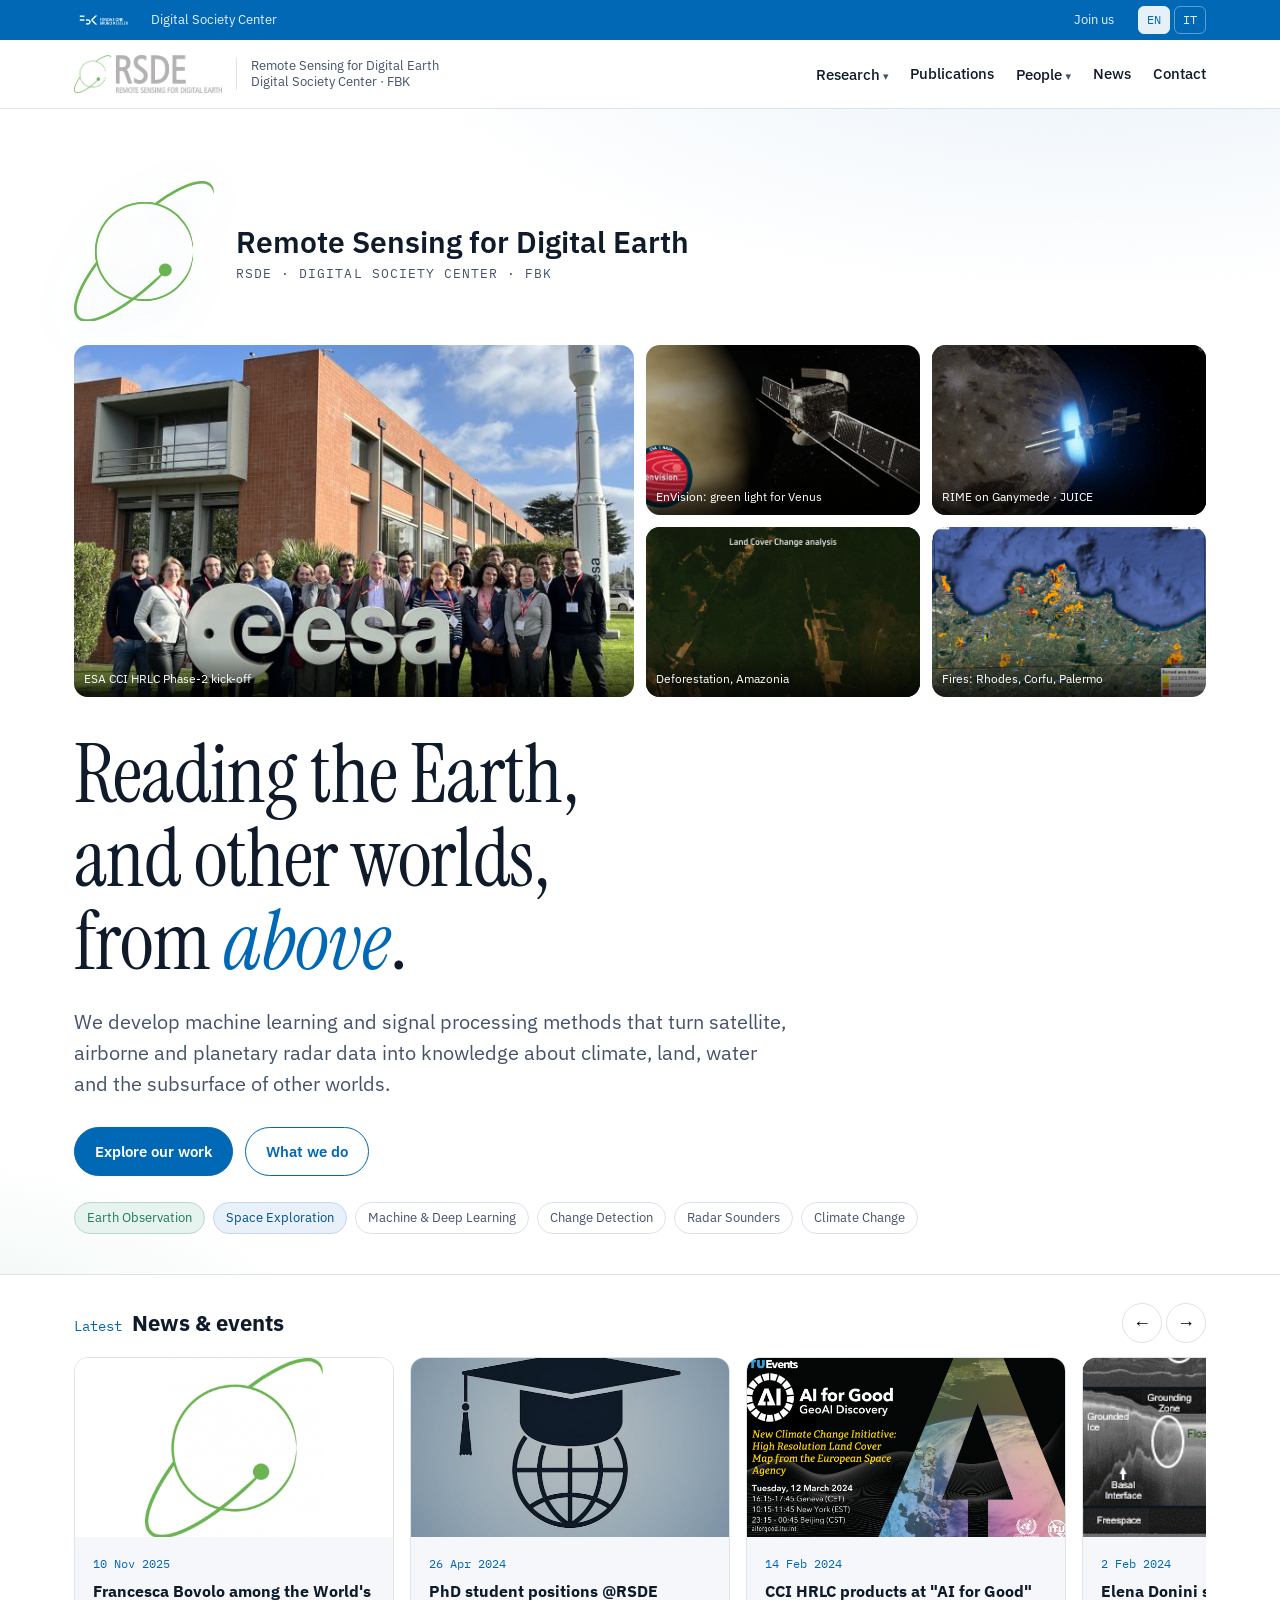
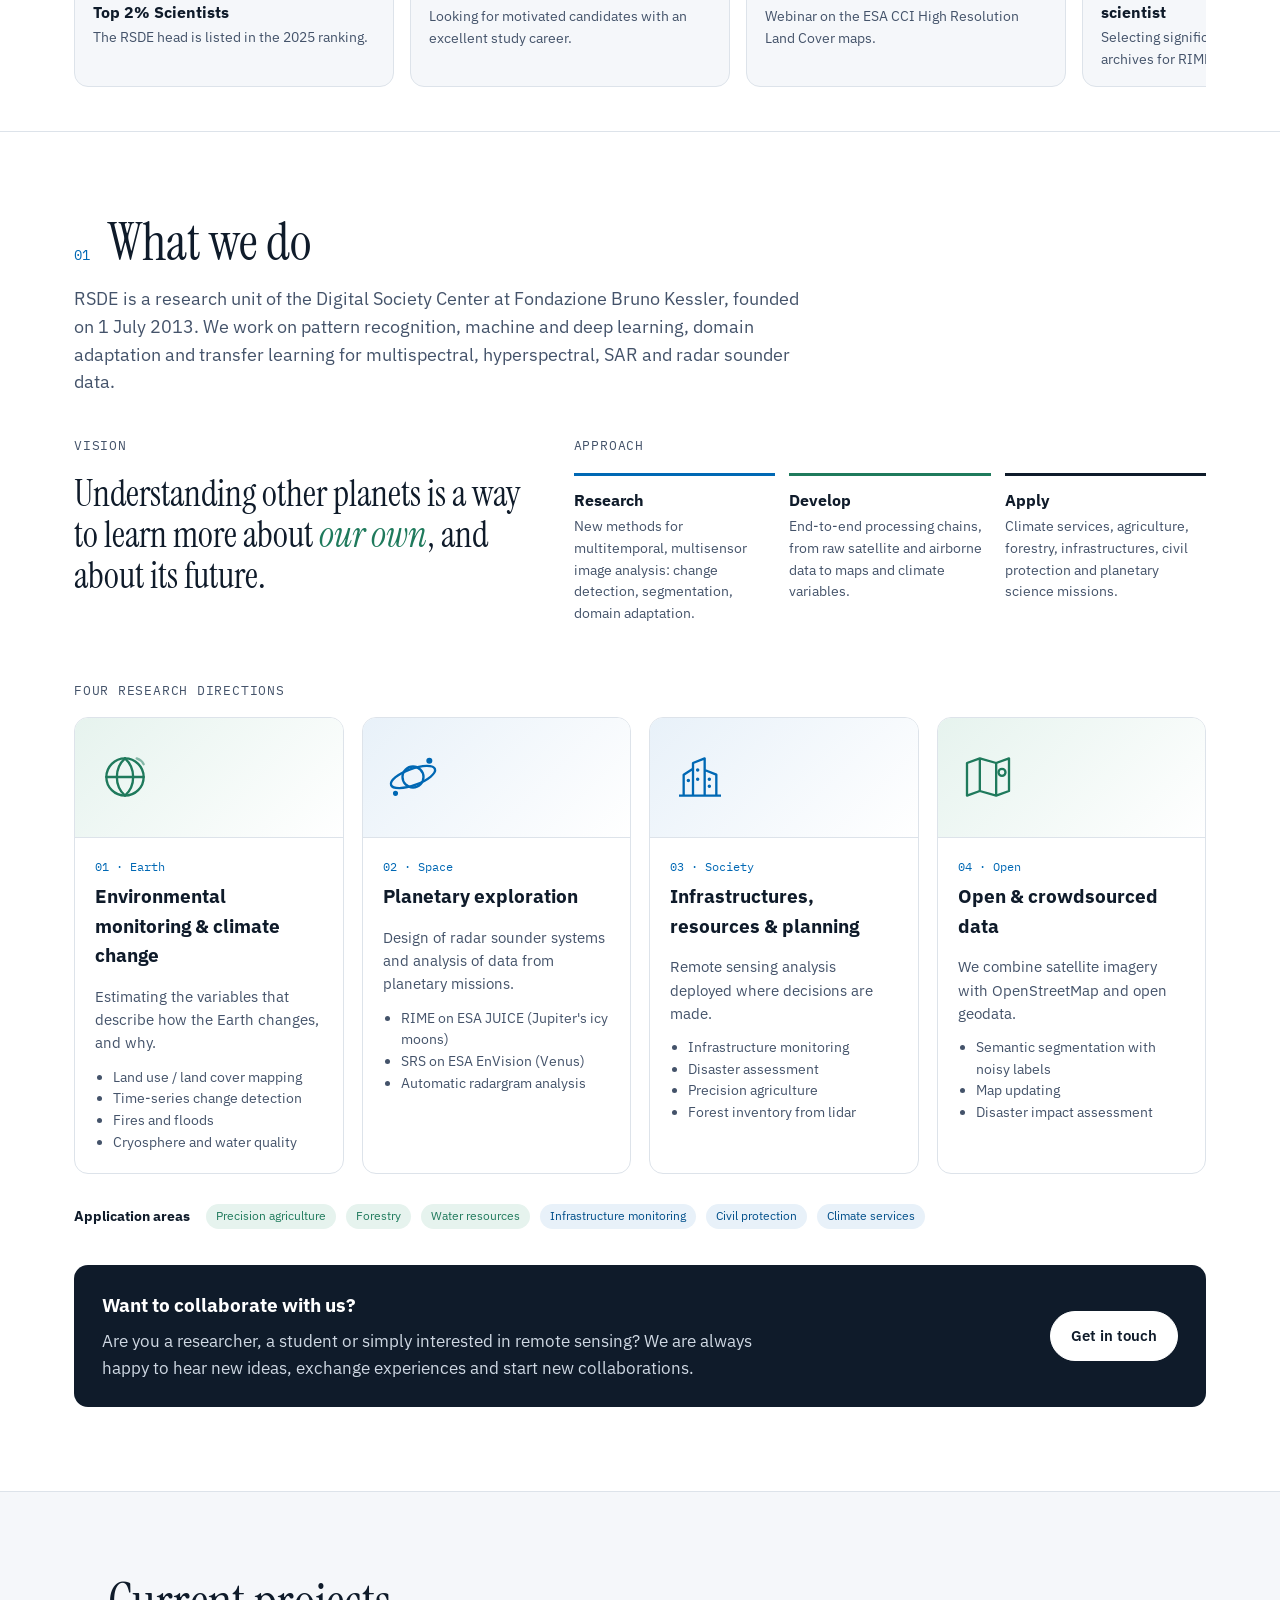
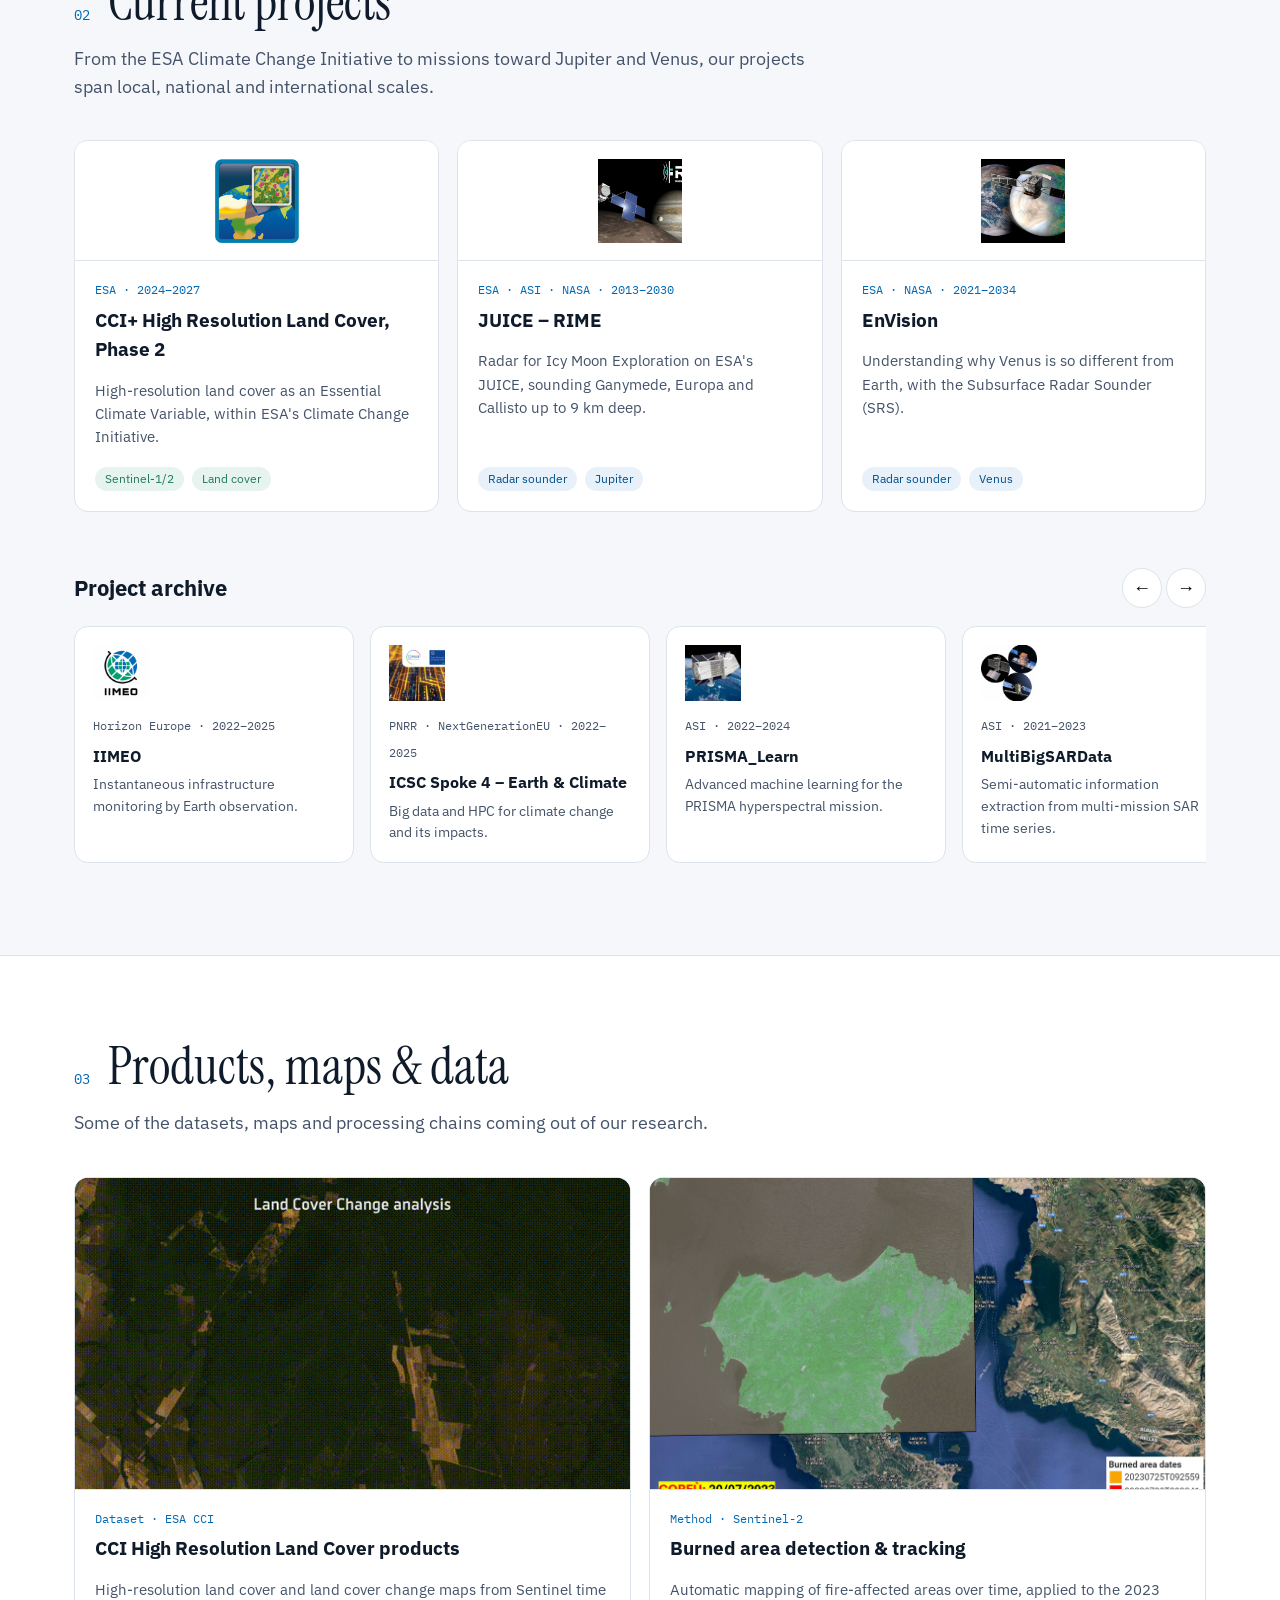
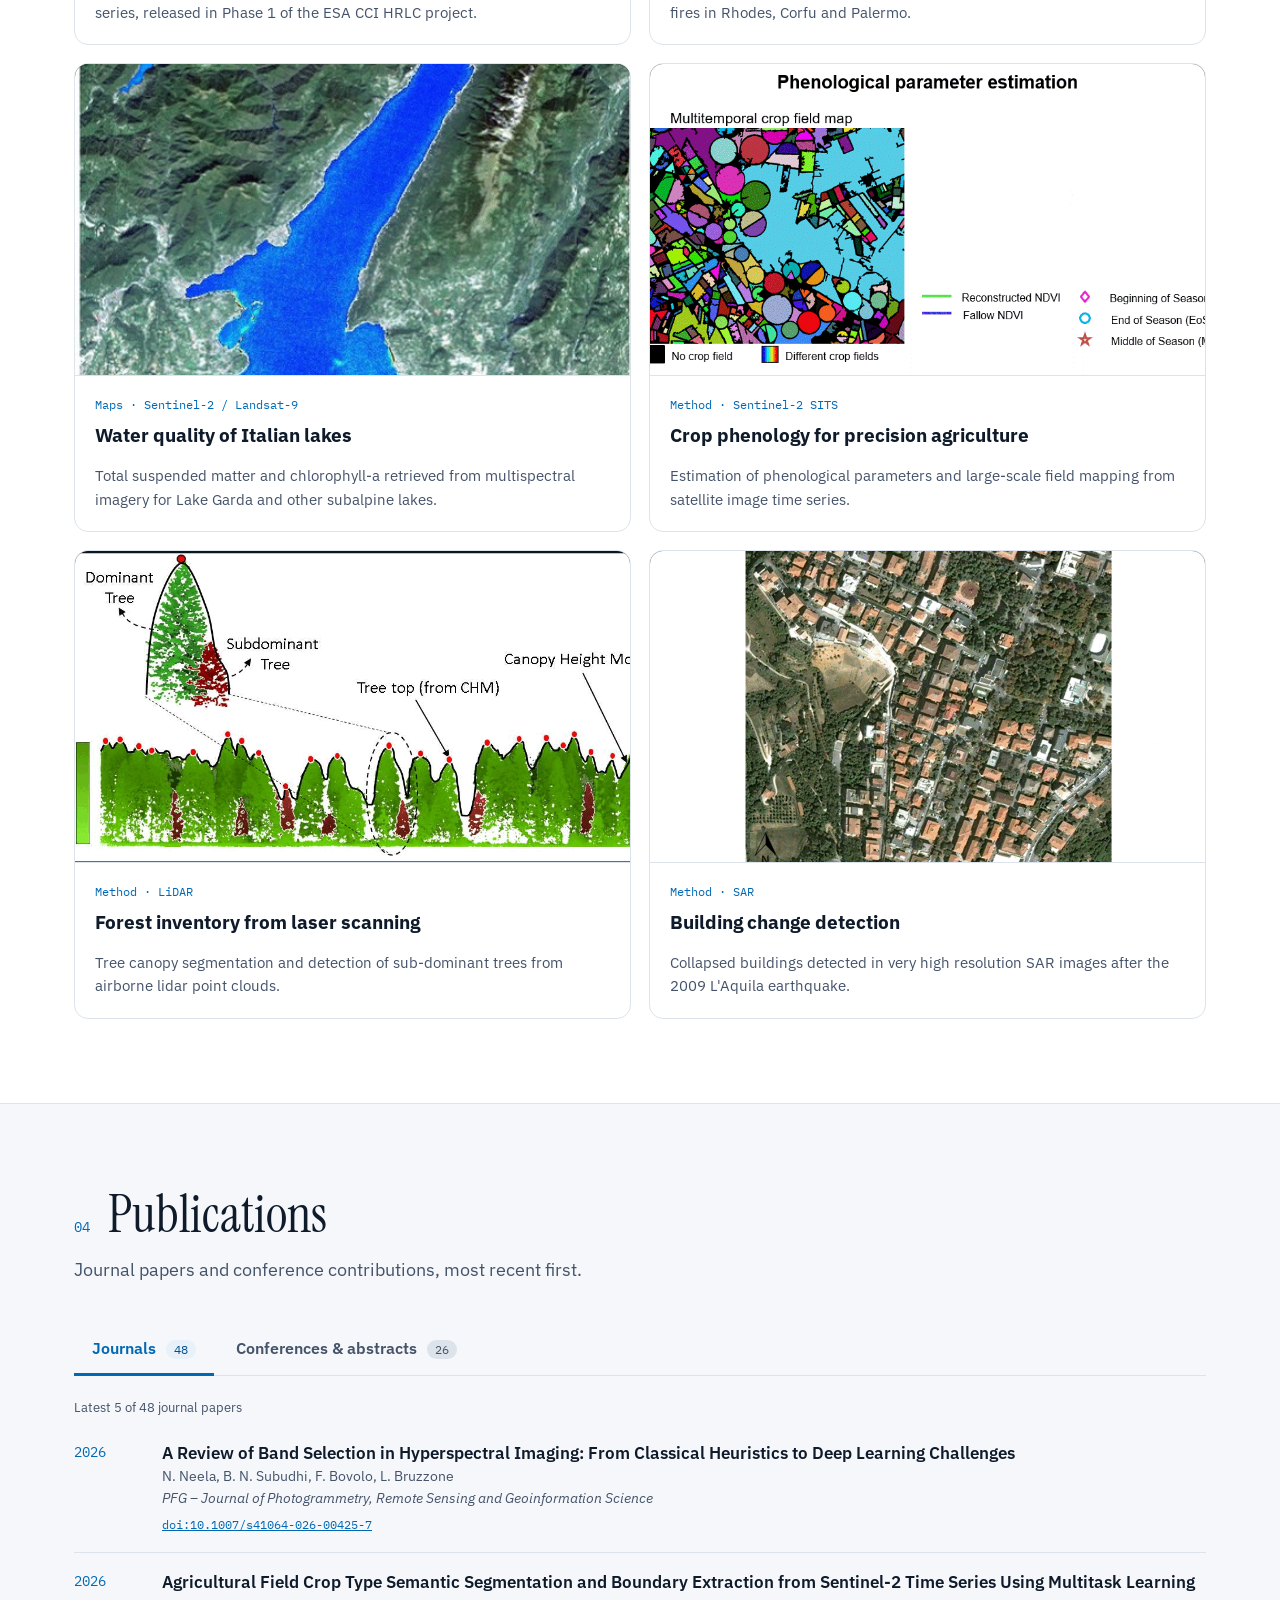
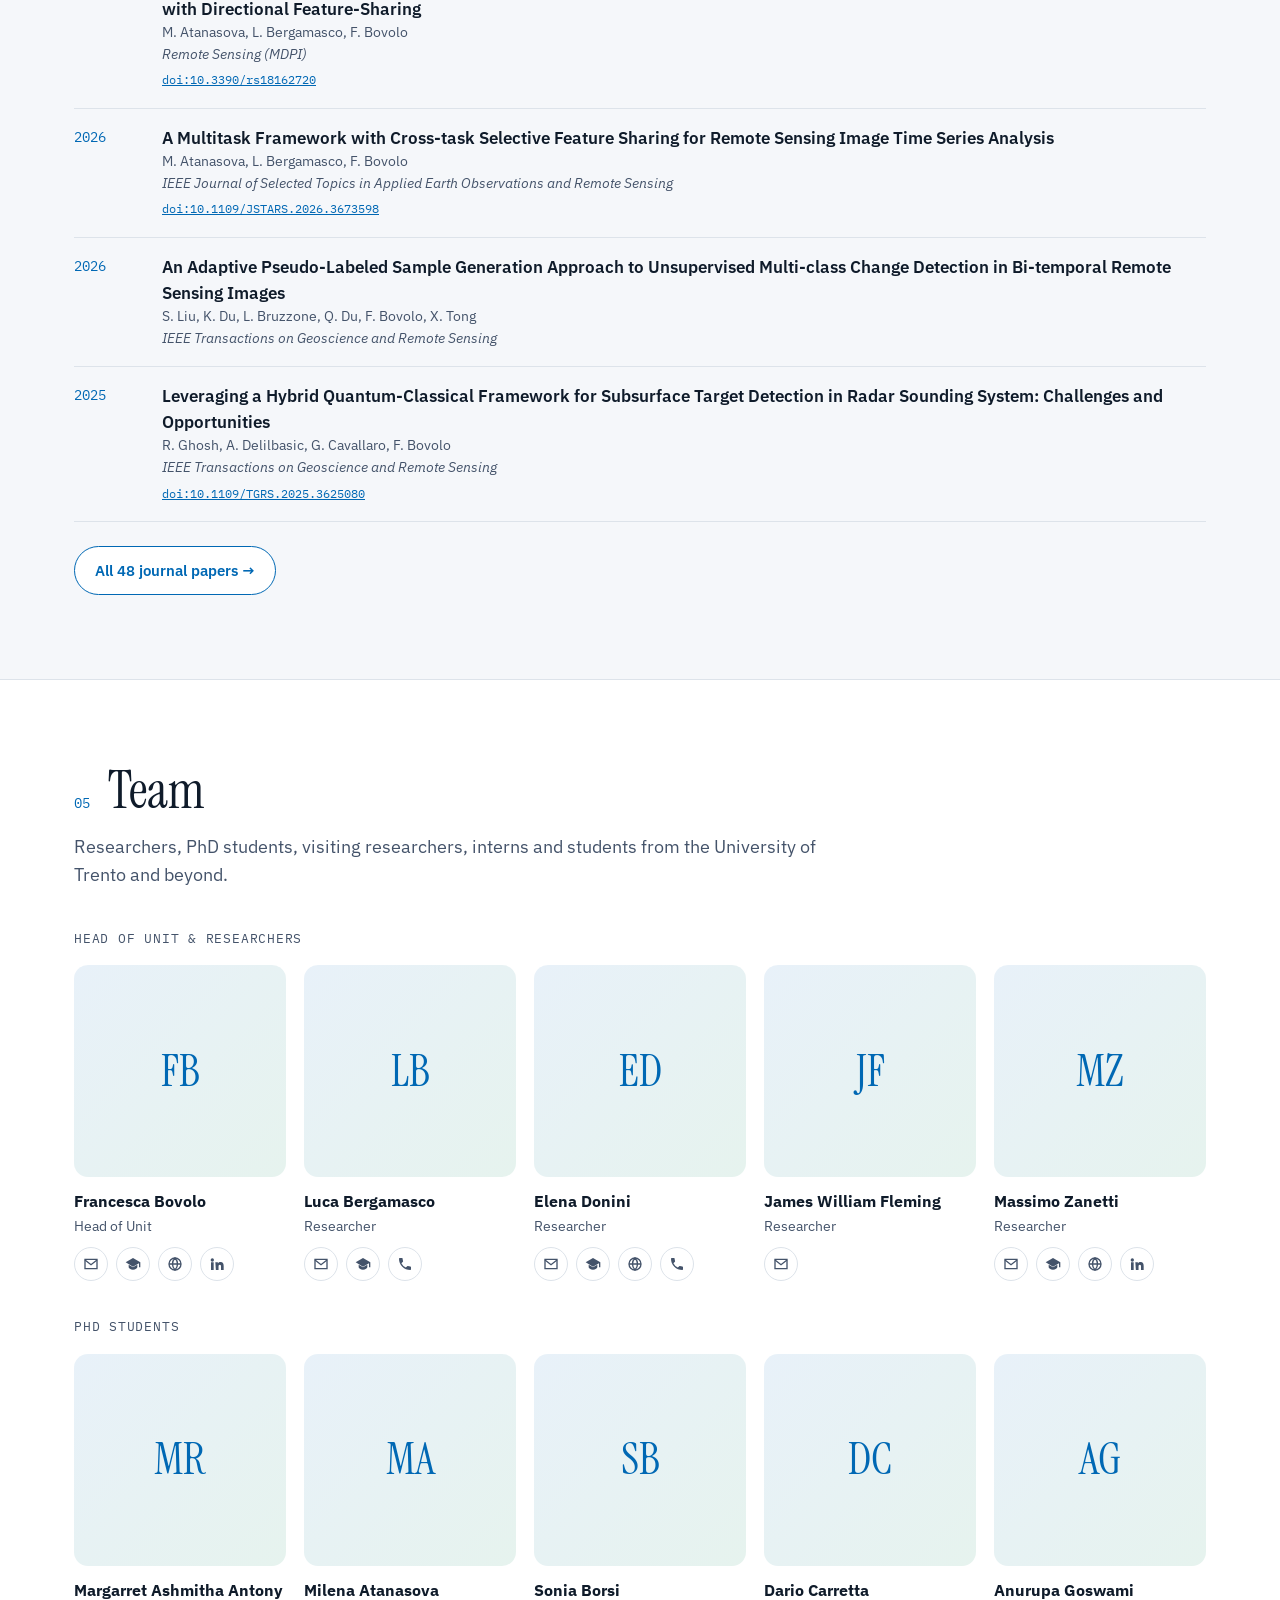
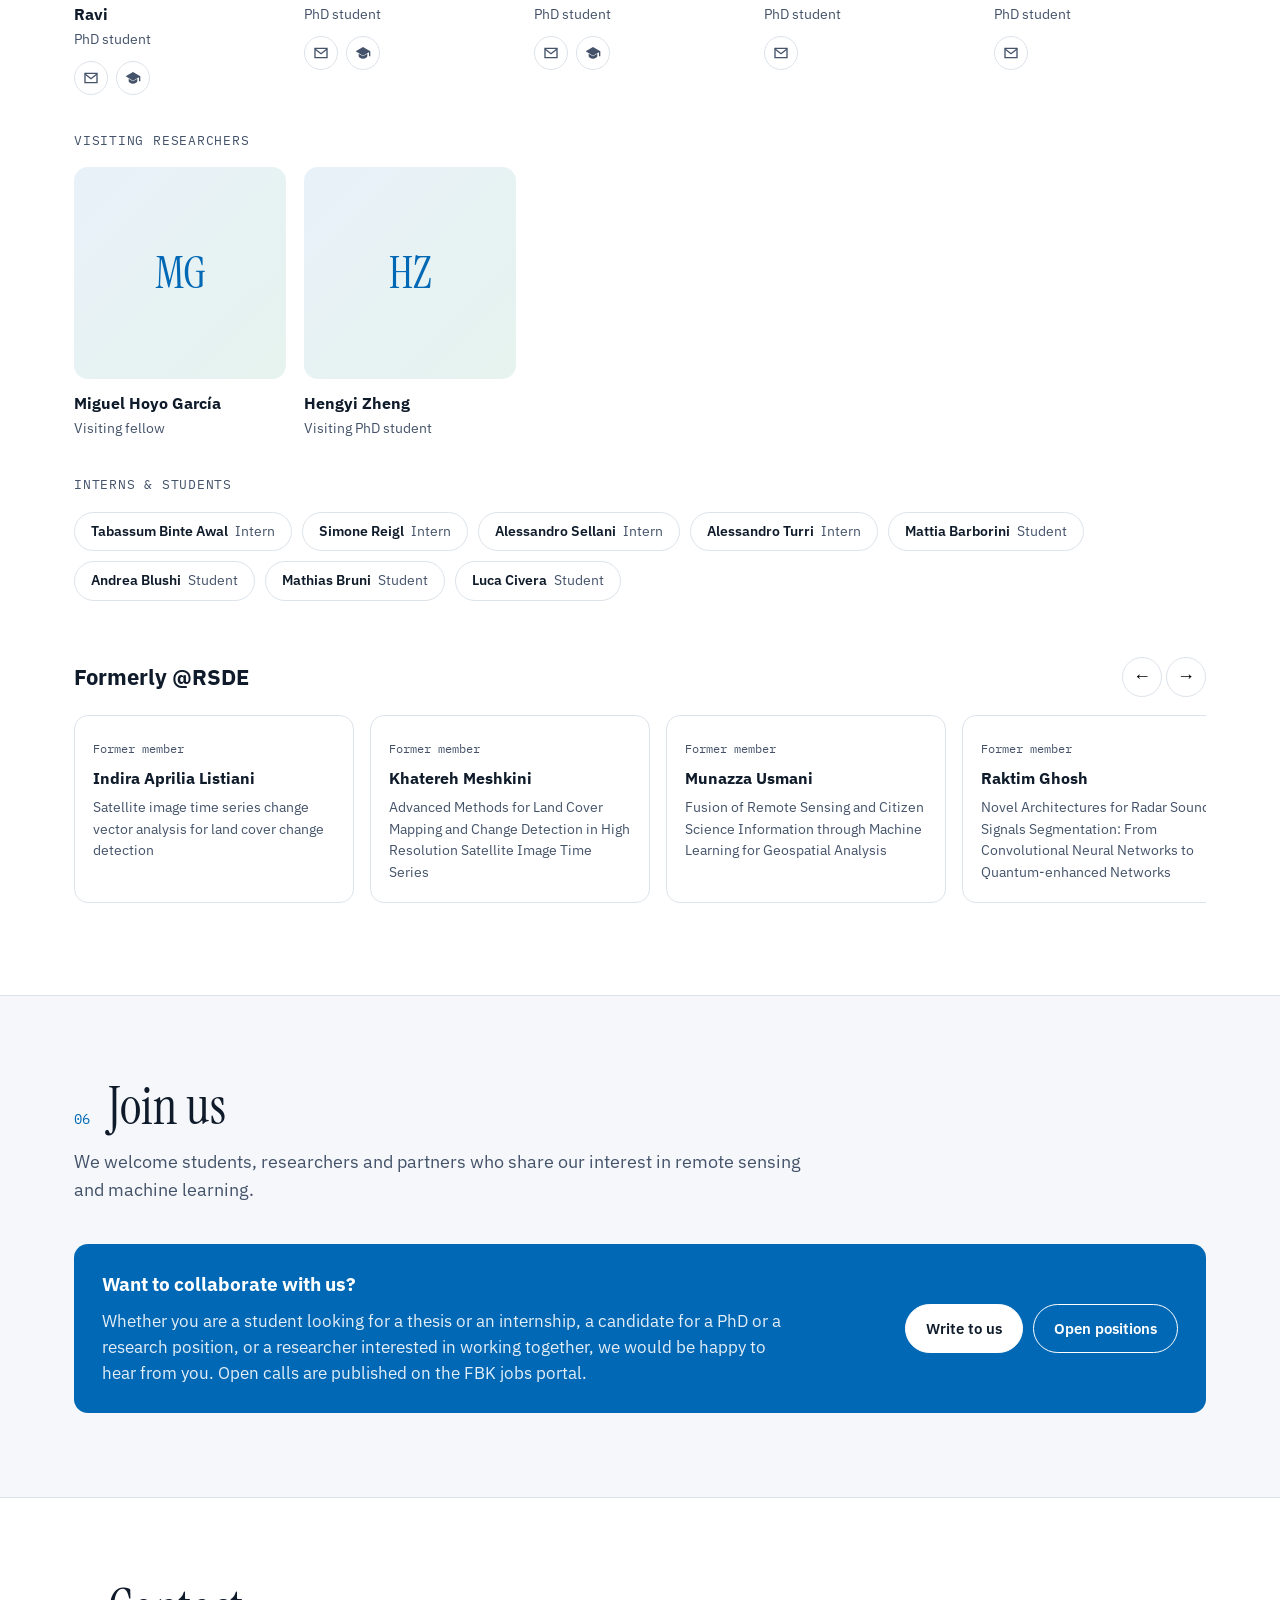
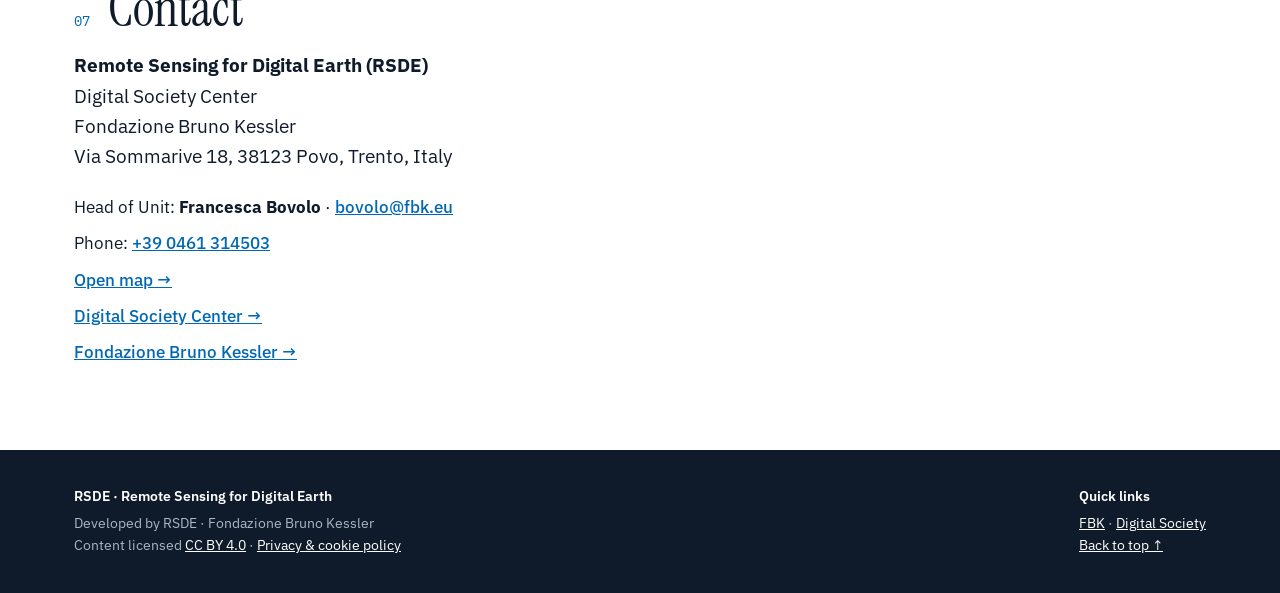
==== index.html @ e1bbc658 "agg" ====
<!DOCTYPE html>
<html lang="en">
<head>
<meta charset="utf-8">
<meta name="viewport" content="width=device-width, initial-scale=1">
<title>RSDE · Remote Sensing for Digital Earth · FBK</title>
<meta name="description" content="Remote Sensing for Digital Earth (RSDE) is a research unit of the Digital Society Center at Fondazione Bruno Kessler. We develop methods to analyse remote sensing data for Earth observation and planetary exploration.">
<meta name="theme-color" content="#0068b4">
<link rel="icon" href="img/cropped-RSDE_Planet_colour_transparent-270x270.png">
<link rel="preconnect" href="https://fonts.googleapis.com">
<link rel="preconnect" href="https://fonts.gstatic.com" crossorigin>
<link href="https://fonts.googleapis.com/css2?family=IBM+Plex+Mono:wght@400;500&family=IBM+Plex+Sans:wght@400;500;600&family=Instrument+Serif:ital@0;1&display=swap" rel="stylesheet">
<script>
/* Images are served from ./img/ ; if a file is missing, fall back to the original URL */
window.addEventListener('error',function(e){var t=e.target;
  if(t&&t.tagName==='IMG'&&t.dataset.fallback&&!t.dataset.tried){t.dataset.tried='1';t.src=t.dataset.fallback;}},true);
</script>
<link rel="stylesheet" href="style.css">
</head>
<body id="top">

<div class="topbar">
  <div class="wrap">
    <a href="https://www.fbk.eu/" title="Fondazione Bruno Kessler"><img src="img/fbk-logo-white.png" data-fallback="https://most.fbk.eu/assets/images/logos/FBK_Logo_Horizontal_white.png" alt="Fondazione Bruno Kessler"></a>
    <a class="hide-s" href="https://digis.fbk.eu/">Digital Society Center</a>
    <div class="right">
      <a class="hide-s" href="#join">Join us</a>
      <div class="lang"><a class="on" href="/">EN</a><a href="/it/">IT</a></div>
    </div>
  </div>
</div>

<header class="site">
  <div class="wrap">
    <a class="brand" href="#top" title="RSDE home">
      <img src="img/RSDE__Digital-Society_colour.png" data-fallback="https://rsde.fbk.eu/wp-content/uploads/2022/10/RSDE__Digital-Society_colour.png" alt="RSDE · Digital Society · FBK">
      <span>Remote Sensing for Digital Earth<br>Digital Society Center · FBK</span>
    </a>
    <button class="burger" aria-label="Menu" onclick="document.querySelector('nav.main').classList.toggle('open')">☰</button>
    <nav class="main" onclick="if(event.target.tagName==='A')this.classList.remove('open')">
      <div class="dd"><a href="#approach">Research</a>
        <div class="menu"><a href="#approach">What we do</a><a href="#projects">Projects</a><a href="#work">Products & data</a></div>
      </div>
      <a href="publications.html">Publications</a>
      <div class="dd"><a href="#team">People</a>
        <div class="menu"><a href="#team">Team</a><a href="#former">Alumni</a><a href="#join">Join us</a></div>
      </div>
      <a href="#latest">News</a>
      <a href="#contact">Contact</a>
    </nav>
  </div>
</header>

<!-- HERO -->
<div class="hero">
  <div class="wrap">
    <div class="hero-id">
      <img src="img/cropped-RSDE_Planet_colour_transparent-270x270.png" data-fallback="https://rsde.fbk.eu/wp-content/uploads/2024/01/cropped-RSDE_Planet_colour_transparent-270x270.png" alt="RSDE logo">
      <div class="nm"><b>Remote Sensing for Digital Earth</b>RSDE · Digital Society Center · FBK</div>
    </div>
    <div class="showcase">
      <figure class="big"><img loading="lazy" src="img/MicrosoftTeams-image-46-627x376.jpg" data-fallback="https://rsde.fbk.eu/wp-content/uploads/2024/01/MicrosoftTeams-image-46-627x376.jpg" alt="CCI HRLC Phase-2 kick-off"><figcaption>ESA CCI HRLC Phase-2 kick-off</figcaption></figure>
      <figure><img loading="lazy" src="img/IMG_4627-627x375.png" data-fallback="https://rsde.fbk.eu/wp-content/uploads/2024/01/IMG_4627-627x375.png" alt="EnVision adoption"><figcaption>EnVision: green light for Venus</figcaption></figure>
      <figure><img loading="lazy" src="img/RIME2023_scene002logounitn_cut.gif" data-fallback="https://rsde.fbk.eu/wp-content/uploads/2024/03/RIME2023_scene002logounitn_cut.gif" alt="RIME on Ganymede"><figcaption>RIME on Ganymede · JUICE</figcaption></figure>
      <figure><img loading="lazy" src="img/scene3_amazon_cd_deforestation_v9_0001-1500-ezgif.com-speed.gif" data-fallback="https://rsde.fbk.eu/wp-content/uploads/2024/03/scene3_amazon_cd_deforestation_v9_0001-1500-ezgif.com-speed.gif" alt="Deforestation in Amazonia"><figcaption>Deforestation, Amazonia</figcaption></figure>
      <figure><img loading="lazy" src="img/palermo_BA-627x376.png" data-fallback="https://rsde.fbk.eu/wp-content/uploads/2023/08/palermo_BA-627x376.png" alt="Burned area Palermo"><figcaption>Fires: Rhodes, Corfu, Palermo</figcaption></figure>
    </div>

    <h1>Reading the Earth, and other worlds, from <em>above</em>.</h1>
    <p class="lead">We develop machine learning and signal processing methods that turn satellite, airborne and planetary radar data into knowledge about climate, land, water and the subsurface of other worlds.</p>
    <div class="btns">
      <a class="btn primary" href="#work">Explore our work</a>
      <a class="btn ghost" href="#approach">What we do</a>
    </div>
    <div class="tags">
      <span class="tag eo">Earth Observation</span>
      <span class="tag se">Space Exploration</span>
      <span class="tag">Machine & Deep Learning</span>
      <span class="tag">Change Detection</span>
      <span class="tag">Radar Sounders</span>
      <span class="tag">Climate Change</span>
    </div>
  </div>
</div>

<!-- LATEST NEWS (carousel, as in most.fbk.eu) -->
<div class="latest" id="latest">
  <div class="wrap">
    <div class="sub">
      <h3><span class="mono" style="color:var(--blue);font-size:14px;font-weight:400">Latest</span>&nbsp; News & events</h3>
      <div class="arrows"><button aria-label="Previous" data-rail="newsrail" data-dir="-1">←</button> <button aria-label="Next" data-rail="newsrail" data-dir="1">→</button></div>
    </div>
    <div class="rail" id="newsrail">
      <a class="news-item" href="https://magazine.fbk.eu/en/news/fbk-in-the-worlds-top-2-scientists-2025/"><div class="nthumb"><img loading="lazy" src="img/cropped-RSDE_Planet_colour_transparent-270x270.png" data-fallback="https://rsde.fbk.eu/wp-content/uploads/2024/01/cropped-RSDE_Planet_colour_transparent-270x270.png" alt="" style="object-fit:contain;background:#fff"></div><span class="date">10 Nov 2025</span><h4>Francesca Bovolo among the World's Top 2% Scientists</h4><p>The RSDE head is listed in the 2025 ranking.</p></a>
      <a class="news-item" href="https://rsde.fbk.eu/phd-student-positions-rsde-2024/"><div class="nthumb"><img loading="lazy" src="img/graduation-cap-and-globe-icon-vector-5293774-627x376.jpg" data-fallback="https://rsde.fbk.eu/wp-content/uploads/2023/05/graduation-cap-and-globe-icon-vector-5293774-627x376.jpg" alt=""></div><span class="date">26 Apr 2024</span><h4>PhD student positions @RSDE</h4><p>Looking for motivated candidates with an excellent study career.</p></a>
      <a class="news-item" href="https://rsde.fbk.eu/esa-cci-hrlc-webinar-aiforgood/"><div class="nthumb"><img loading="lazy" src="img/03-12-GEO-AI-627x376.png" data-fallback="https://rsde.fbk.eu/wp-content/uploads/2024/02/03-12-GEO-AI-627x376.png" alt=""></div><span class="date">14 Feb 2024</span><h4>CCI HRLC products at "AI for Good"</h4><p>Webinar on the ESA CCI High Resolution Land Cover maps.</p></a>
      <a class="news-item" href="https://magazine.fbk.eu/en/news/elena-donini-selected-visiting-scientist-by-esa-archival-research-visitor-programme/"><div class="nthumb"><img loading="lazy" src="img/ice_layers_verticale.gif" data-fallback="https://rsde.fbk.eu/wp-content/uploads/2024/04/ice_layers_verticale.gif" alt=""></div><span class="date">2 Feb 2024</span><h4>Elena Donini selected as ESA visiting scientist</h4><p>Selecting significant radargrams in large archives for RIME and SRS.</p></a>
      <a class="news-item" href="https://rsde.fbk.eu/envision-adoption/"><div class="nthumb"><img loading="lazy" src="img/IMG_4627-627x375.png" data-fallback="https://rsde.fbk.eu/wp-content/uploads/2024/01/IMG_4627-627x375.png" alt=""></div><span class="date">26 Jan 2024</span><h4>Green light for EnVision</h4><p>ESA formally adopts the mission to Venus.</p></a>
      <a class="news-item" href="https://rsde.fbk.eu/cc-hrlc-ph2-ko/"><div class="nthumb"><img loading="lazy" src="img/MicrosoftTeams-image-46-627x376.jpg" data-fallback="https://rsde.fbk.eu/wp-content/uploads/2024/01/MicrosoftTeams-image-46-627x376.jpg" alt=""></div><span class="date">19 Jan 2024</span><h4>CCI HRLC Phase 2 kicks off</h4><p>Second phase of the ESA CCI High Resolution Land Cover project.</p></a>
      <a class="news-item" href="https://rsde.fbk.eu/rhodes-corfu-and-palermos-fires-tracking-burned-area-in-time/"><div class="nthumb"><img loading="lazy" src="img/palermo_BA-627x376.png" data-fallback="https://rsde.fbk.eu/wp-content/uploads/2023/08/palermo_BA-627x376.png" alt=""></div><span class="date">1 Aug 2023</span><h4>Rhodes, Corfu and Palermo fires</h4><p>Tracking burned area over time with Sentinel-2.</p></a>
    </div>
  </div>
</div>

<!-- 01 APPROACH -->
<section id="approach">
  <div class="wrap">
    <div class="sec-head"><span class="sec-num">01</span><h2>What we do</h2></div>
    <p class="sec-intro">RSDE is a research unit of the Digital Society Center at Fondazione Bruno Kessler, founded on 1 July 2013. We work on pattern recognition, machine and deep learning, domain adaptation and transfer learning for multispectral, hyperspectral, SAR and radar sounder data.</p>

    <div class="vision">
      <div>
        <p class="subhead">Vision</p>
        <blockquote>Understanding other planets is a way to learn more about <em>our own</em>, and about its future.</blockquote>
      </div>
      <div>
        <p class="subhead">Approach</p>
        <div class="steps">
          <div class="step"><b>Research</b><p>New methods for multitemporal, multisensor image analysis: change detection, segmentation, domain adaptation.</p></div>
          <div class="step"><b>Develop</b><p>End-to-end processing chains, from raw satellite and airborne data to maps and climate variables.</p></div>
          <div class="step"><b>Apply</b><p>Climate services, agriculture, forestry, infrastructures, civil protection and planetary science missions.</p></div>
        </div>
      </div>
    </div>

    <p class="subhead">Four research directions</p>
    <div class="grid4">
      <article class="card">
        <div class="ithumb g"><svg viewBox="0 0 48 48" fill="none" stroke="currentColor" stroke-width="2" stroke-linecap="round"><circle cx="24" cy="24" r="16"/><path d="M8 24h32M24 8c5 4.5 7 10 7 16s-2 11.5-7 16M24 8c-5 4.5-7 10-7 16s2 11.5 7 16"/><path d="M34 8c3 1 5 3 6 5" opacity=".5"/></svg></div>
        <div class="body">
          <span class="k">01 · Earth</span>
          <h3>Environmental monitoring & climate change</h3>
          <p>Estimating the variables that describe how the Earth changes, and why.</p>
          <ul><li>Land use / land cover mapping</li><li>Time-series change detection</li><li>Fires and floods</li><li>Cryosphere and water quality</li></ul>
        </div>
      </article>
      <article class="card">
        <div class="ithumb"><svg viewBox="0 0 48 48" fill="none" stroke="currentColor" stroke-width="2" stroke-linecap="round"><circle cx="24" cy="24" r="9"/><ellipse cx="24" cy="24" rx="20" ry="7" transform="rotate(-20 24 24)"/><circle cx="38" cy="10" r="1.6" fill="currentColor"/><circle cx="9" cy="38" r="1.2" fill="currentColor"/></svg></div>
        <div class="body">
          <span class="k">02 · Space</span>
          <h3>Planetary exploration</h3>
          <p>Design of radar sounder systems and analysis of data from planetary missions.</p>
          <ul><li>RIME on ESA JUICE (Jupiter's icy moons)</li><li>SRS on ESA EnVision (Venus)</li><li>Automatic radargram analysis</li></ul>
        </div>
      </article>
      <article class="card">
        <div class="ithumb"><svg viewBox="0 0 48 48" fill="none" stroke="currentColor" stroke-width="2" stroke-linejoin="round"><path d="M6 40h36"/><path d="M10 40V22l8-5v23M18 40V12l10-4v32M28 40V18l10 4v18"/><path d="M14 27h0M22 18h0M22 26h0M32 26h0M32 32h0" stroke-width="3" stroke-linecap="round"/></svg></div>
        <div class="body">
          <span class="k">03 · Society</span>
          <h3>Infrastructures, resources & planning</h3>
          <p>Remote sensing analysis deployed where decisions are made.</p>
          <ul><li>Infrastructure monitoring</li><li>Disaster assessment</li><li>Precision agriculture</li><li>Forest inventory from lidar</li></ul>
        </div>
      </article>
      <article class="card">
        <div class="ithumb g"><svg viewBox="0 0 48 48" fill="none" stroke="currentColor" stroke-width="2" stroke-linejoin="round"><path d="M6 12l11-4 14 4 11-4v28l-11 4-14-4-11 4z"/><path d="M17 8v28M31 12v28"/><circle cx="36" cy="20" r="3"/></svg></div>
        <div class="body">
          <span class="k">04 · Open</span>
          <h3>Open & crowdsourced data</h3>
          <p>We combine satellite imagery with OpenStreetMap and open geodata.</p>
          <ul><li>Semantic segmentation with noisy labels</li><li>Map updating</li><li>Disaster impact assessment</li></ul>
        </div>
      </article>
    </div>

    <div class="apps">
      <strong>Application areas</strong>
      <span class="pill g">Precision agriculture</span><span class="pill g">Forestry</span><span class="pill g">Water resources</span>
      <span class="pill">Infrastructure monitoring</span><span class="pill">Civil protection</span><span class="pill">Climate services</span>
    </div>

    <div class="callout">
      <div>
        <h3>Want to collaborate with us?</h3>
        <p>Are you a researcher, a student or simply interested in remote sensing? We are always happy to hear new ideas, exchange experiences and start new collaborations.</p>
      </div>
      <a class="btn" href="#contact">Get in touch</a>
    </div>
  </div>
</section>

<!-- 02 PROJECTS -->
<section id="projects" class="alt">
  <div class="wrap">
    <div class="sec-head"><span class="sec-num">02</span><h2>Current projects</h2></div>
    <p class="sec-intro">From the ESA Climate Change Initiative to missions toward Jupiter and Venus, our projects span local, national and international scales.</p>

    <div class="grid3">
      <a class="card" href="https://rsde.fbk.eu/cci-hrlc-ph-2/" style="text-decoration:none;color:inherit">
        <div class="proj-logo"><img loading="lazy" src="img/cci_HR_land_cover_logo-150x150.png" data-fallback="https://rsde.fbk.eu/wp-content/uploads/2018/11/cci_HR_land_cover_logo-150x150.png" alt="CCI HRLC"></div>
        <div class="body">
          <span class="k">ESA · 2024–2027</span>
          <h3>CCI+ High Resolution Land Cover, Phase 2</h3>
          <p>High-resolution land cover as an Essential Climate Variable, within ESA's Climate Change Initiative.</p>
          <div class="meta"><span class="pill g">Sentinel-1/2</span><span class="pill g">Land cover</span></div>
        </div>
      </a>
      <a class="card" href="https://rsde.fbk.eu/juice-rime/" style="text-decoration:none;color:inherit">
        <div class="proj-logo"><img loading="lazy" src="img/RIME-150x150.png" data-fallback="https://rsde.fbk.eu/wp-content/uploads/2023/03/RIME-150x150.png" alt="RIME"></div>
        <div class="body">
          <span class="k">ESA · ASI · NASA · 2013–2030</span>
          <h3>JUICE – RIME</h3>
          <p>Radar for Icy Moon Exploration on ESA's JUICE, sounding Ganymede, Europa and Callisto up to 9 km deep.</p>
          <div class="meta"><span class="pill">Radar sounder</span><span class="pill">Jupiter</span></div>
        </div>
      </a>
      <a class="card" href="https://rsde.fbk.eu/envision/" style="text-decoration:none;color:inherit">
        <div class="proj-logo"><img loading="lazy" src="img/ENVISION-150x150.png" data-fallback="https://rsde.fbk.eu/wp-content/uploads/2023/03/ENVISION-150x150.png" alt="EnVision"></div>
        <div class="body">
          <span class="k">ESA · NASA · 2021–2034</span>
          <h3>EnVision</h3>
          <p>Understanding why Venus is so different from Earth, with the Subsurface Radar Sounder (SRS).</p>
          <div class="meta"><span class="pill">Radar sounder</span><span class="pill">Venus</span></div>
        </div>
      </a>
    </div>

    <div class="sub">
      <h3>Project archive</h3>
      <div class="arrows"><button aria-label="Previous" data-rail="arch" data-dir="-1">←</button> <button aria-label="Next" data-rail="arch" data-dir="1">→</button></div>
    </div>
    <div class="rail" id="arch">
      <a class="mini" href="https://rsde.fbk.eu/iimeo/" style="text-decoration:none;color:inherit"><div class="mlogo"><img loading="lazy" src="img/IIMEO_Logo_rgb-150x150.png" data-fallback="https://rsde.fbk.eu/wp-content/uploads/2022/12/IIMEO_Logo_rgb-150x150.png" alt=""></div><span class="k">Horizon Europe · 2022–2025</span><h4>IIMEO</h4><p>Instantaneous infrastructure monitoring by Earth observation.</p></a>
      <a class="mini" href="https://rsde.fbk.eu/pnrr-spoke4/" style="text-decoration:none;color:inherit"><div class="mlogo"><img loading="lazy" src="img/pnrr-150x150.png" data-fallback="https://rsde.fbk.eu/wp-content/uploads/2023/01/pnrr-150x150.png" alt=""></div><span class="k">PNRR · NextGenerationEU · 2022–2025</span><h4>ICSC Spoke 4 – Earth & Climate</h4><p>Big data and HPC for climate change and its impacts.</p></a>
      <a class="mini" href="https://rsde.fbk.eu/prisma-learn/" style="text-decoration:none;color:inherit"><div class="mlogo"><img loading="lazy" src="img/prisma_2-300x210-1-150x150.jpg" data-fallback="https://rsde.fbk.eu/wp-content/uploads/2023/01/prisma_2-300x210-1-150x150.jpg" alt=""></div><span class="k">ASI · 2022–2024</span><h4>PRISMA_Learn</h4><p>Advanced machine learning for the PRISMA hyperspectral mission.</p></a>
      <a class="mini" href="https://rsde.fbk.eu/multibigsardata/" style="text-decoration:none;color:inherit"><div class="mlogo"><img loading="lazy" src="img/multibigsardata-150x150.png" data-fallback="https://rsde.fbk.eu/wp-content/uploads/2023/01/multibigsardata-150x150.png" alt=""></div><span class="k">ASI · 2021–2023</span><h4>MultiBigSARData</h4><p>Semi-automatic information extraction from multi-mission SAR time series.</p></a>
      <a class="mini" href="https://rsde.fbk.eu/cci-hrlc-ph-1/" style="text-decoration:none;color:inherit"><div class="mlogo"><img loading="lazy" src="img/cci_HR_land_cover_logo-150x150.png" data-fallback="https://rsde.fbk.eu/wp-content/uploads/2018/11/cci_HR_land_cover_logo-150x150.png" alt=""></div><span class="k">ESA · 2018–2021</span><h4>CCI+ HRLC Phase 1</h4><p>First phase of the High Resolution Land Cover ECV.</p></a>
      <a class="mini" href="https://rsde.fbk.eu/esa-seom-s2-4sci-mta/" style="text-decoration:none;color:inherit"><div class="mlogo"><img loading="lazy" src="img/Sentinel-2_mission_logo_pillars-1024x1024-1-150x150.jpg" data-fallback="https://rsde.fbk.eu/wp-content/uploads/2023/01/Sentinel-2_mission_logo_pillars-1024x1024-1-150x150.jpg" alt=""></div><span class="k">ESA · 2018–2020</span><h4>S2-4Sci Land & Water</h4><p>Multitemporal analysis of land and water with Sentinel-2.</p></a>
      <a class="mini" href="https://rsde.fbk.eu/stratus/" style="text-decoration:none;color:inherit"><div class="mlogo"><img loading="lazy" src="img/stratuslogo-150x118.jpeg" data-fallback="https://rsde.fbk.eu/wp-content/uploads/2023/01/stratuslogo-150x118.jpeg" alt=""></div><span class="k">ASI · 2016–2018</span><h4>STRATUS</h4><p>Satellite radar sounder for Earth sub-surface sensing.</p></a>
      <a class="mini" href="https://rsde.fbk.eu/cryomon-scipro/" style="text-decoration:none;color:inherit"><div class="mlogo"><img loading="lazy" src="img/logo_euregio-150x109.png" data-fallback="https://rsde.fbk.eu/wp-content/uploads/2023/01/logo_euregio-150x109.png" alt=""></div><span class="k">Euregio · 2016–2019</span><h4>CRYOMON-SciPro</h4><p>Interregional network on cryosphere science.</p></a>
      <a class="mini" href="https://rsde.fbk.eu/itpar-ph-3/" style="text-decoration:none;color:inherit"><div class="mlogo"><img loading="lazy" src="img/ita-india-2-150x150.png" data-fallback="https://rsde.fbk.eu/wp-content/uploads/2023/01/ita-india-2-150x150.png" alt=""></div><span class="k">2015–2019</span><h4>ITPAR Phase 3</h4><p>India–Trento Program for Advanced Research: optical and SAR analysis.</p></a>
      <a class="mini" href="https://rsde.fbk.eu/ats4s/" style="text-decoration:none;color:inherit"><div class="mlogo"><img loading="lazy" src="img/25to_ts-150x150.png" data-fallback="https://rsde.fbk.eu/wp-content/uploads/2023/01/25to_ts-150x150.png" alt=""></div><span class="k">ESA · 2013–2015</span><h4>ATS4S</h4><p>Snow properties in the Alps from ASAR time series.</p></a>
    </div>
  </div>
</section>

<!-- 03 WORK -->
<section id="work">
  <div class="wrap">
    <div class="sec-head"><span class="sec-num">03</span><h2>Products, maps & data</h2></div>
    <p class="sec-intro">Some of the datasets, maps and processing chains coming out of our research.</p>
    <div class="grid2">
      <a class="card" href="https://rsde.fbk.eu/cci-hrlc-products-ph1/" style="text-decoration:none;color:inherit">
        <div class="thumb"><img loading="lazy" src="img/scene3_amazon_cd_deforestation_v9_0001-1500-ezgif.com-speed.gif" data-fallback="https://rsde.fbk.eu/wp-content/uploads/2024/03/scene3_amazon_cd_deforestation_v9_0001-1500-ezgif.com-speed.gif" alt=""></div>
        <div class="body"><span class="k">Dataset · ESA CCI</span><h3>CCI High Resolution Land Cover products</h3><p>High-resolution land cover and land cover change maps from Sentinel time series, released in Phase 1 of the ESA CCI HRLC project.</p></div>
      </a>
      <div class="card">
        <div class="thumb"><img loading="lazy" src="img/burned_area_trk.gif" data-fallback="https://rsde.fbk.eu/wp-content/uploads/2024/04/burned_area_trk.gif" alt=""></div>
        <div class="body"><span class="k">Method · Sentinel-2</span><h3>Burned area detection & tracking</h3><p>Automatic mapping of fire-affected areas over time, applied to the 2023 fires in Rhodes, Corfu and Palermo.</p></div>
      </div>
      <div class="card">
        <div class="thumb"><img loading="lazy" src="img/3lakes_TSM_only_maps.gif" data-fallback="https://rsde.fbk.eu/wp-content/uploads/2024/03/3lakes_TSM_only_maps.gif" alt=""></div>
        <div class="body"><span class="k">Maps · Sentinel-2 / Landsat-9</span><h3>Water quality of Italian lakes</h3><p>Total suspended matter and chlorophyll-a retrieved from multispectral imagery for Lake Garda and other subalpine lakes.</p></div>
      </div>
      <div class="card">
        <div class="thumb"><img loading="lazy" src="img/agricolture_crop.gif" data-fallback="https://rsde.fbk.eu/wp-content/uploads/2024/04/agricolture_crop.gif" alt=""></div>
        <div class="body"><span class="k">Method · Sentinel-2 SITS</span><h3>Crop phenology for precision agriculture</h3><p>Estimation of phenological parameters and large-scale field mapping from satellite image time series.</p></div>
      </div>
      <div class="card">
        <div class="thumb"><img loading="lazy" src="img/forestry.gif" data-fallback="https://rsde.fbk.eu/wp-content/uploads/2024/03/forestry.gif" alt=""></div>
        <div class="body"><span class="k">Method · LiDAR</span><h3>Forest inventory from laser scanning</h3><p>Tree canopy segmentation and detection of sub-dominant trees from airborne lidar point clouds.</p></div>
      </div>
      <div class="card">
        <div class="thumb"><img loading="lazy" src="img/building_CD_crop_compressed.gif" data-fallback="https://rsde.fbk.eu/wp-content/uploads/2024/04/building_CD_crop_compressed.gif" alt=""></div>
        <div class="body"><span class="k">Method · SAR</span><h3>Building change detection</h3><p>Collapsed buildings detected in very high resolution SAR images after the 2009 L'Aquila earthquake.</p></div>
      </div>
    </div>
  </div>
</section>

<!-- 04 PUBLICATIONS -->
<section id="publications" class="alt">
  <div class="wrap">
    <div class="sec-head"><span class="sec-num">04</span><h2>Publications</h2></div>
    <p class="sec-intro">Journal papers and conference contributions, most recent first.</p>
    <div class="ptabs" role="tablist">
      <button class="ptab on" role="tab" data-k="j">Journals <span id="nj"></span></button>
      <button class="ptab" role="tab" data-k="c">Conferences &amp; abstracts <span id="nc"></span></button>
    </div>
    <p class="count" id="count"></p>
    <ol class="pubs" id="pubs"></ol>
    <div style="margin-top:24px"><a class="btn ghost" id="pubtoggle" href="publications.html">All publications →</a></div>
  </div>
</section>

<!-- 05 TEAM -->
<section id="team">
  <div class="wrap">
    <div class="sec-head"><span class="sec-num">05</span><h2>Team</h2></div>
    <p class="sec-intro">Researchers, PhD students, visiting researchers, interns and students from the University of Trento and beyond.</p>
    <div id="people"></div>

    <div class="sub">
      <h3>Formerly @RSDE</h3>
      <div class="arrows"><button aria-label="Previous" data-rail="former" data-dir="-1">←</button> <button aria-label="Next" data-rail="former" data-dir="1">→</button></div>
    </div>
    <div class="rail" id="former"></div>
  </div>
</section>

<!-- 06 JOIN US (open positions / internships, as in most.fbk.eu) -->
<section id="join" class="alt">
  <div class="wrap">
    <div class="sec-head"><span class="sec-num">06</span><h2>Join us</h2></div>
    <p class="sec-intro">We welcome students, researchers and partners who share our interest in remote sensing and machine learning.</p>
    <div class="callout" style="background:var(--blue);margin-top:0">
      <div>
        <h3>Want to collaborate with us?</h3>
        <p style="color:#e3eef8">Whether you are a student looking for a thesis or an internship, a candidate for a PhD or a research position, or a researcher interested in working together, we would be happy to hear from you. Open calls are published on the FBK jobs portal.</p>
      </div>
      <div style="display:flex;gap:10px;flex-wrap:wrap">
        <a class="btn" href="mailto:bovolo@fbk.eu">Write to us</a>
        <a class="btn" href="https://jobs.fbk.eu/" style="background:transparent;color:#fff">Open positions</a>
      </div>
    </div>
  </div>
</section>

<!-- 07 CONTACT -->
<section id="contact">
  <div class="wrap">
    <div class="sec-head"><span class="sec-num">07</span><h2>Contact</h2></div>
    <div class="contact">
      <div>
        <address>
          <strong>Remote Sensing for Digital Earth (RSDE)</strong><br>
          Digital Society Center<br>
          Fondazione Bruno Kessler<br>
          Via Sommarive 18, 38123 Povo, Trento, Italy
        </address>
        <div class="links">
          <span>Head of Unit: <strong>Francesca Bovolo</strong> · <a href="mailto:bovolo@fbk.eu">bovolo@fbk.eu</a></span>
          <span>Phone: <a href="tel:+390461314503">+39 0461 314503</a></span>
          <a href="https://www.google.com/maps/d/viewer?mid=1HHlC1KAeOg2_l9m0GppSb4Nsdca0VQw">Open map →</a>
          <a href="https://digis.fbk.eu/">Digital Society Center →</a>
          <a href="https://www.fbk.eu/">Fondazione Bruno Kessler →</a>
        </div>
      </div>
    </div>
  </div>
</section>

<dialog id="profile" aria-label="Team member profile">
  <button class="pclose" aria-label="Close">×</button>
  <div class="pbody"></div>
</dialog>

<footer>
  <div class="wrap">
    <div>
      <div style="color:#fff;font-weight:600;margin-bottom:6px">RSDE · Remote Sensing for Digital Earth</div>
      Developed by RSDE · Fondazione Bruno Kessler<br>
      Content licensed <a href="https://creativecommons.org/licenses/by/4.0/">CC BY 4.0</a> · <a href="https://www.fbk.eu/en/privacy-cookies-policy/">Privacy & cookie policy</a>
    </div>
    <div>
      <div style="color:#fff;font-weight:600;margin-bottom:6px">Quick links</div>
      <a href="https://www.fbk.eu/">FBK</a> · <a href="https://digis.fbk.eu/">Digital Society</a><br>
      <a href="#top">Back to top ↑</a>
    </div>
  </div>
</footer>

<script src="publications-data.js"></script>
<script>
/* ---------- DATA: edit here ---------- */
const PEOPLE = [
  /* For each person:
     g: staff | phd | visiting | interns
     u: FBK username for the photo (optional, otherwise initials)
     bio: short biography (optional)
     links: any of { email, scholar, website, linkedin, orcid, github } (only the ones filled in are shown) */
  {n:"Francesca Bovolo", r:"Head of Unit", g:"staff", u:"bovolo",
   bio:"Francesca Bovolo received the B.S. (2001) and M.S. (summa cum laude, 2003) degrees in telecommunication engineering and the Ph.D. in Communication and Information Technologies (2006) from the University of Trento, where she was a research fellow until June 2013. Since July 2013 she has been the founder and head of the Remote Sensing for Digital Earth unit at Fondazione Bruno Kessler. Her research covers remote sensing image processing, signal processing and pattern recognition, in particular multitemporal image analysis, change detection in multispectral, hyperspectral and SAR images, time series analysis, domain adaptation, LiDAR and radar sounder systems. She is a Co-Investigator and instrument manager of the RIME radar on ESA's JUICE mission and of the Subsurface Radar Sounder on ESA's EnVision mission. She won first place in the Student Prize Paper Competition at IEEE IGARSS 2006, has been associate editor of IEEE JSTARS and of the SPIE Journal of Applied Remote Sensing, guest editor of special issues of IEEE TGRS and MDPI Remote Sensing, publication chair of IGARSS 2015 and technical chair of MultiTemp 2011, and has co-chaired the SPIE conference on Image and Signal Processing for Remote Sensing since 2014. In 2025 she was included in the World's Top 2% Scientists ranking.",
   links:{email:"bovolo@fbk.eu", phone:"+39 0461 314503", scholar:"https://scholar.google.com/citations?user=40YiUvoAAAAJ", website:"https://sites.google.com/view/francesca-bovolo", linkedin:"https://it.linkedin.com/pub/francesca-bovolo/a/928/857", researchgate:"https://www.researchgate.net/profile/Francesca_Bovolo", orcid:"0000-0003-3104-7656"}},
  {n:"Luca Bergamasco", r:"Researcher", g:"staff", u:"lbergamasco",
   bio:"Luca Bergamasco received the B.Sc. in electronics and telecommunication engineering (2016), the M.Sc. in information and communication engineering (2018) and the Ph.D. in information and communication technologies (cum laude, 2022) from the University of Trento. He is a researcher at RSDE, working on machine learning and deep learning for remote sensing: multitemporal image analysis, change detection in multispectral, hyperspectral, SAR and multimodal data, time series analysis and domain adaptation. His Master's and PhD theses were among the three best Italian theses in geoscience and remote sensing (2019 and 2023, Frank Marzano award) according to the IEEE GRSS Italy Chapter.",
   links:{email:"lbergamasco@fbk.eu", phone:"+39 0461 314554", scholar:"https://scholar.google.com/citations?user=wsMsL2YAAAAJ", orcid:"0000-0001-7815-9001"}},
  {n:"Elena Donini", r:"Researcher", g:"staff", u:"edonini",
   bio:"Elena Donini received the B.Sc. degree in Electronics and Telecommunications Engineering, the M.Sc. degree in Telecommunications Engineering (cum laude), and the Ph.D. in Information and Communication Technologies (cum laude) from the University of Trento, Italy, in 2015, 2017, and 2021, respectively. She is the recipient of the prizes for the 2022 Best Italian Ph.D. Thesis and 2018 Best Italian Master Thesis in remote sensing awarded by the Italian Chapter of the IEEE Geoscience and Remote Sensing Society. She is currently a postdoctoral researcher at the Remote Sensing Laboratory of the University of Trento and the Remote Sensing for Digital Earth Unit of the Fondazione Bruno Kessler, Trento, Italy. Her research interests are related to the automatic analysis of radar sounder data for Earth observation and planetary exploration. She is a referee for several journals, including the IEEE Transactions on Geoscience and Remote Sensing and the Astronomy & Astrophysics journals.",
   links:{email:"edonini@fbk.eu", phone:"+39 0461 314554", scholar:"https://scholar.google.com/citations?user=KHVBKA0AAAAJ", website:"https://elenadonini.github.io/", orcid:"0000-0002-6690-0250"}},
  {n:"James William Fleming", r:"Researcher", g:"staff", u:"jfleming", links:{email:"jfleming@fbk.eu"}},
  {n:"Massimo Zanetti", r:"Researcher", g:"staff", u:"mazanetti",
   bio:"Massimo Zanetti received the M.S. in Mathematics (summa cum laude) from the University of Ferrara and the Ph.D. (cum laude) in Communication and Information Technologies from the University of Trento; his thesis was awarded best thesis of the year by GTTI and by the IEEE GRSS Italy Chapter. He is a researcher at RSDE. His research covers image analysis in a wide sense: change detection in multispectral and hyperspectral images, time series analysis, variational methods for segmentation and numerical optimization, with applications such as burned area detection. He has contributed to projects with ESA and the Italian Ministry of Education.",
   links:{email:"mazanetti@fbk.eu", phone:"+39 0461 314392", scholar:"https://scholar.google.com/citations?user=Wlew9qQAAAAJ", website:"http://massimozanetti.altervista.org/", linkedin:"https://www.linkedin.com/in/massimo-zanetti-68a733165/", researchgate:"https://www.researchgate.net/profile/Massimo_Zanetti", orcid:"0000-0002-9476-388X"}},
  {n:"Margarret Ashmitha Antony Ravi", r:"PhD student", g:"phd", u:"mantonyravi",
   bio:"Margarret Ashmitha Antony Ravi received the B.E. in Geoinformatics from the College of Engineering Guindy, Anna University, India (2020), and the M.Sc. in Geoinformation Science and Earth Observation from the University of Twente (ITC), the Netherlands (2022), in a joint programme with the Indian Institute of Remote Sensing (ISRO), Dehradun. Before joining RSDE she was a research fellow at IIT Hyderabad. She is a PhD student with the Remote Sensing Laboratory of the University of Trento and RSDE, working on geospatial artificial intelligence, explainability, self-supervised learning and multispectral, multitemporal remote sensing.",
   links:{email:"mantonyravi@fbk.eu", scholar:"https://scholar.google.com/citations?user=1jmyQ-UAAAAJ"}},
  {n:"Milena Atanasova", r:"PhD student", g:"phd", u:"matanasova",
   bio:"Milena Atanasova received the Bachelor's degree in Business and Economics (cum laude) from the University of Bologna in 2020, with one year at McGill University, and the Master's degree in Data Science (cum laude) from the University of Trento in 2023. She is a PhD student working on artificial intelligence for remote sensing time series, with a focus on deep learning and multitask learning for multitemporal multispectral and hyperspectral data. She received a Best Poster Award at the IEEE GRSS IADF Summer School on Computer Vision for Earth Observation.",
   links:{email:"matanasova@fbk.eu", scholar:"https://scholar.google.com/citations?user=jfM3jKgAAAAJ"}},
  {n:"Sonia Borsi", r:"PhD student", g:"phd", u:"sborsi",
   bio:"Sonia Borsi received the Master's degree in Data Science (cum laude) from the University of Trento, including an exchange period at Virginia Tech, Blacksburg, USA. At RSDE she works on deep learning methods for the analysis of radar sounder data.",
   links:{email:"sborsi@fbk.eu", scholar:"https://scholar.google.com/citations?user=l0q-sR0AAAAJ"}},
  {n:"Dario Carretta", r:"PhD student", g:"phd", u:"dcarretta", links:{email:"dcarretta@fbk.eu"}},
  {n:"Anurupa Goswami", r:"PhD student", g:"phd", u:"agoswami",
   bio:"Anurupa Goswami received the B.Tech. in Electronics and Communication from AKTU, India (2022), and the M.Tech. in Remote Sensing and GIS, with a specialisation in satellite image analysis and photogrammetry (2024). Before joining RSDE she was a researcher at IIT Indore, working with satellite and drone LiDAR and optical data. She is a PhD student at the University of Trento in collaboration with FBK, working on land cover change analysis, semantic segmentation, machine learning and deep learning. She has authored research, review and conference papers and two patents.",
   links:{email:"agoswami@fbk.eu"}},
  {n:"Miguel Hoyo García", r:"Visiting fellow", g:"visiting", u:"mhoyogarcia",
   bio:"Miguel Hoyo García received the Bachelor's degree in Telecommunications Technologies Engineering (2014) and the Master's degree in Telecommunications Engineering (2016) from the University of Granada. He works on the analysis of radar sounder data, including weakly supervised and transfer learning for radargram segmentation and DEM generation from radargrams.",
   links:{}},
  {n:"Hengyi Zheng", r:"Visiting PhD student", g:"visiting", u:"hzheng",
   bio:"Hengyi Zheng is a PhD student in artificial intelligence at the College of Artificial Intelligence and Automation, Hohai University, Nanjing, China, and a visiting student at RSDE. His research interests include collaborative representation, graph neural networks, machine learning, deep learning and hyperspectral image classification.",
   links:{}},
  {n:"Tabassum Binte Awal", r:"Intern", g:"interns", links:{}},
  {n:"Simone Reigl", r:"Intern", g:"interns", links:{}},
  {n:"Alessandro Sellani", r:"Intern", g:"interns", links:{}},
  {n:"Alessandro Turri", r:"Intern", g:"interns", links:{}},
  {n:"Mattia Barborini", r:"Student", g:"interns", links:{}},
  {n:"Andrea Blushi", r:"Student", g:"interns", links:{}},
  {n:"Mathias Bruni", r:"Student", g:"interns", links:{}},
  {n:"Luca Civera", r:"Student", g:"interns", links:{}}
];
const FORMER = [
  {n:"Indira Aprilia Listiani", t:"Satellite image time series change vector analysis for land cover change detection"},
  {n:"Khatereh Meshkini", t:"Advanced Methods for Land Cover Mapping and Change Detection in High Resolution Satellite Image Time Series"},
  {n:"Munazza Usmani", t:"Fusion of Remote Sensing and Citizen Science Information through Machine Learning for Geospatial Analysis"},
  {n:"Raktim Ghosh", t:"Novel Architectures for Radar Sounder Signals Segmentation: From Convolutional Neural Networks to Quantum-enhanced Networks"},
  {n:"Milad Niroumand-Jadidi", t:"Water quality and parameter estimation via remote sensing"},
  {n:"Sudipan Saha, PhD", t:"Deep learning for multitemporal remote sensing image analysis"},
  {n:"Yady Tatiana Solano Correa, PhD", t:"Analysis of multitemporal multispectral satellite images"},
  {n:"Aravind Harikumar, PhD", t:"Tree species classification from LiDAR crown geometry"},
  {n:"Davide Pirrone, PhD", t:"Change detection in multi-polarization VHR SAR time series"},
  {n:"Sajid Pareeth", t:"Radar sounder toolbox"},
  {n:"Youkyung Han", t:"Registration noise and coregistration of VHR multitemporal images"}
];

/* ---------- RENDER ---------- */
const esc = s => String(s).replace(/[&<>"]/g, c => ({'&':'&amp;','<':'&lt;','>':'&gt;','"':'&quot;'}[c]));
const initials = n => { const w = n.replace(/,.*$/,'').trim().split(/\s+/); return (w[0][0] + (w.length>1 ? w[w.length-1][0] : '')).toUpperCase(); };


const ICONS = {
  email:'<svg viewBox="0 0 24 24"><path d="M3 5h18v14H3z" fill="none" stroke="currentColor" stroke-width="2"/><path d="m3 6 9 7 9-7" fill="none" stroke="currentColor" stroke-width="2"/></svg>',
  scholar:'<svg viewBox="0 0 24 24"><path d="M12 3 1 9.5l11 6.5 9-5.3V17h2V9.5z" fill="currentColor"/><path d="M5.5 13.2V17c0 1.7 2.9 3.5 6.5 3.5s6.5-1.8 6.5-3.5v-3.8L12 17z" fill="currentColor"/></svg>',
  website:'<svg viewBox="0 0 24 24"><circle cx="12" cy="12" r="9" fill="none" stroke="currentColor" stroke-width="2"/><path d="M3 12h18M12 3c2.5 2.7 3.8 5.7 3.8 9s-1.3 6.3-3.8 9c-2.5-2.7-3.8-5.7-3.8-9S9.5 5.7 12 3z" fill="none" stroke="currentColor" stroke-width="2"/></svg>',
  linkedin:'<svg viewBox="0 0 24 24"><path fill="currentColor" d="M4.98 3.5a2.5 2.5 0 1 1 0 5 2.5 2.5 0 0 1 0-5zM3 9.5h4V21H3zM9.5 9.5h3.8v1.6h.1c.5-1 1.8-2 3.8-2 4 0 4.8 2.6 4.8 6V21h-4v-5.2c0-1.2 0-2.8-1.7-2.8s-2 1.3-2 2.7V21h-4z"/></svg>',
  orcid:'<svg viewBox="0 0 24 24"><circle cx="12" cy="12" r="10" fill="currentColor"/><path fill="#fff" d="M8.2 7.2a.9.9 0 1 1 0 1.8.9.9 0 0 1 0-1.8zM7.5 10h1.4v7H7.5zM10.6 10h3c2.3 0 3.6 1.6 3.6 3.5S15.9 17 13.6 17h-3zm1.4 1.3v4.4h1.5c1.5 0 2.3-1 2.3-2.2s-.8-2.2-2.3-2.2z"/></svg>',
  researchgate:'<svg viewBox="0 0 24 24"><rect x="2" y="2" width="20" height="20" rx="4" fill="currentColor"/><text x="12" y="16.5" text-anchor="middle" font-family="Arial,sans-serif" font-size="11" font-weight="700" fill="#fff">RG</text></svg>',
  phone:'<svg viewBox="0 0 24 24"><path fill="currentColor" d="M6.6 10.8a15.1 15.1 0 0 0 6.6 6.6l2.2-2.2c.3-.3.7-.4 1-.2 1.1.4 2.3.6 3.6.6.6 0 1 .4 1 1V20c0 .6-.4 1-1 1A17 17 0 0 1 3 4c0-.6.4-1 1-1h3.5c.6 0 1 .4 1 1 0 1.3.2 2.5.6 3.6.1.3 0 .7-.2 1z"/></svg>',
  github:'<svg viewBox="0 0 24 24"><path fill="currentColor" d="M12 2a10 10 0 0 0-3.2 19.5c.5.1.7-.2.7-.5v-1.7c-2.8.6-3.4-1.3-3.4-1.3-.5-1.2-1.1-1.5-1.1-1.5-.9-.6.1-.6.1-.6 1 .1 1.5 1 1.5 1 .9 1.6 2.4 1.1 3 .9.1-.7.4-1.1.6-1.4-2.2-.3-4.6-1.1-4.6-5a3.9 3.9 0 0 1 1-2.7 3.6 3.6 0 0 1 .1-2.7s.8-.3 2.8 1a9.6 9.6 0 0 1 5 0c1.9-1.3 2.8-1 2.8-1 .5 1.4.2 2.4.1 2.7a3.9 3.9 0 0 1 1 2.7c0 3.9-2.4 4.7-4.6 5 .4.3.7.9.7 1.9V21c0 .3.2.6.7.5A10 10 0 0 0 12 2z"/></svg>'
};
const LINKS = [
  ['email','Email', v => 'mailto:'+v, v => v],
  ['phone','Phone', v => 'tel:'+v.replace(/\s/g,''), v => v],
  ['scholar','Google Scholar', v => v],
  ['website','Website', v => v],
  ['linkedin','LinkedIn', v => v],
  ['researchgate','ResearchGate', v => v],
  ['orcid','ORCID', v => 'https://orcid.org/'+v],
  ['github','GitHub', v => v]
];
/* Icons under the photo: at most 4, in this order of priority (ORCID and ResearchGate only in the profile card) */
const CARD_ICONS = ['email','scholar','website','linkedin','phone','github'];
const iconRow = p => { const l = p.links || {};
  const xs = CARD_ICONS.filter(k => l[k]).slice(0, 4).map(k => LINKS.find(x => x[0] === k));
  return xs.length ? `<div class="picons">${xs.map(([k,label,href]) =>
    `<a href="${esc(href(l[k]))}" title="${esc(label)}" aria-label="${esc(label)} – ${esc(p.n)}" ${k!=='email'&&k!=='phone'?'target="_blank" rel="noopener"':''}>${ICONS[k]}</a>`).join('')}</div>` : ''; };

const GROUPS = [["staff","Head of Unit & researchers"],["phd","PhD students"],["visiting","Visiting researchers"],["interns","Interns & students"]];
const slug = n => n.normalize('NFD').replace(/[\u0300-\u036f]/g,'').toLowerCase().replace(/[^a-z0-9]+/g,'-').replace(/^-|-$/g,'');
const photo = (p, w=400) => p.u
  ? `<img loading="lazy" src="https://my.fbk.eu/fbk-api/v2/picture/${p.u}?w=${w}&crop=1" alt="${esc(p.n)}" onerror="this.parentNode.textContent='${initials(p.n)}'">`
  : initials(p.n);
document.getElementById('people').innerHTML = GROUPS.map(([g,label]) => {
  const ps = PEOPLE.filter(p => p.g === g); if (!ps.length) return '';
  if (g === 'interns') return `<p class="subhead">${label}</p>
    <div class="chips-people">${ps.map(p => `<a class="pc" href="#person-${slug(p.n)}"><b>${esc(p.n)}</b> ${esc(p.r)}</a>`).join('')}</div>`;
  return `<p class="subhead">${label}</p>
    <div class="team">${ps.map(p => `
      <div class="person"><a class="pl" href="#person-${slug(p.n)}"><div class="ph">${photo(p)}</div><h4>${esc(p.n)}</h4><p>${esc(p.r)}</p></a>${iconRow(p)}</div>`).join('')}</div>`;
}).join('');

/* ---------- Person profile (opens on #person-<name>) ---------- */

const dlg = document.getElementById('profile');
function openPerson(){
  const m = location.hash.match(/^#person-(.+)$/);
  const p = m && PEOPLE.find(x => slug(x.n) === m[1]);
  if (!p) { if (dlg.open) dlg.close(); return; }
  const l = p.links || {};
  const links = LINKS.filter(([k]) => l[k]).map(([k,label,href,text]) =>
    `<a href="${esc(href(l[k]))}" ${k!=='email'&&k!=='phone'?'target="_blank" rel="noopener"':''}>${ICONS[k]}<span>${esc(text ? text(l[k]) : label)}</span></a>`).join('');
  dlg.querySelector('.pbody').innerHTML = `
    <div class="ptop"><div class="ph">${photo(p,600)}</div>
      <div><span class="k">${esc(GROUPS.find(g=>g[0]===p.g)[1])}</span><h3>${esc(p.n)}</h3><p class="role">${esc(p.r)}</p>
      ${links ? `<div class="plinks">${links}</div>` : ''}</div></div>
    <div class="bio">${p.bio ? esc(p.bio) : '<span class="muted">Biography coming soon.</span>'}</div>`;
  if (!dlg.open) dlg.showModal();
}
function closePerson(){ if (dlg.open) dlg.close(); if (location.hash.startsWith('#person-')) history.replaceState(null,'',location.pathname+location.search+'#team'); }
dlg.addEventListener('click', e => { if (e.target === dlg || e.target.closest('.pclose')) closePerson(); });
dlg.addEventListener('cancel', e => { e.preventDefault(); closePerson(); });
window.addEventListener('hashchange', openPerson);
openPerson();

document.getElementById('former').innerHTML = FORMER.map(p => `
  <div class="mini"><span class="k">Former member</span><h4>${esc(p.n)}</h4><p>${esc(p.t)}</p></div>`).join('');

const LISTS = {j: PUBS, c: CONFS};
let kind = 'j';
const LATEST = 5, tog = document.getElementById('pubtoggle');
document.getElementById('nj').textContent = PUBS.length;
document.getElementById('nc').textContent = CONFS.length;
document.querySelectorAll('.ptab').forEach(t => t.addEventListener('click', () => {
  kind = t.dataset.k; document.querySelectorAll('.ptab').forEach(x => x.classList.toggle('on', x === t)); renderPubs();
}));
function renderPubs(){
  const all = LISTS[kind], list = [...all].sort((a,b)=>b[3]-a[3]).slice(0, LATEST);
  const what = kind === 'j' ? 'journal papers' : 'conference papers';
  document.getElementById('count').textContent = `Latest ${list.length} of ${all.length} ${what}`;
  tog.href = 'publications.html' + (kind === 'c' ? '#conferences' : '#journals');
  tog.textContent = `All ${all.length} ${what} →`;
  document.getElementById('pubs').innerHTML = list.map(p => `
    <li><span class="y">${p[3]}</span><div>
      <div class="t">${esc(p[1])}</div>
      <div class="a">${esc(p[0])}</div>
      <div class="v">${esc(p[2])}</div>
      ${p[4] ? `<a href="https://doi.org/${esc(p[4])}">doi:${esc(p[4])}</a>` : ''}
    </div></li>`).join('');
}
renderPubs();

document.querySelectorAll('.arrows button').forEach(b => b.addEventListener('click', () => {
  const r = document.getElementById(b.dataset.rail);
  r.scrollBy({left: b.dataset.dir * 300, behavior:'smooth'});
}));
</script>
</body>
</html>
---- style.css ----
:root{
    --blue:#0068b4; --blue-d:#004f8a; --blue-l:#e8f1f9;
    --earth:#1f7a5c; --earth-l:#e6f3ee;
    --ink:#0f1b2a; --ink-2:#44536a; --line:#dde3ea; --bg:#ffffff; --bg-2:#f5f7fa;
    --r:14px; --max:1180px;
  }
  *{box-sizing:border-box}
  html{scroll-behavior:smooth}
  body{margin:0;font-family:"IBM Plex Sans",system-ui,sans-serif;color:var(--ink);background:var(--bg);line-height:1.55;font-size:17px}
  a{color:var(--blue)}
  img{max-width:100%;display:block}
  .wrap{max-width:var(--max);margin:0 auto;padding:0 24px}
  .mono{font-family:"IBM Plex Mono",monospace}
  .serif{font-family:"Instrument Serif",Georgia,serif;font-weight:400}

  /* Top bar (dual logo, as in most.fbk.eu) */
  .topbar{background:var(--blue);color:#fff;font-size:13px}
  .topbar .wrap{display:flex;align-items:center;gap:18px;height:40px}
  .topbar img{height:20px;width:auto}
  .topbar a{color:#fff;text-decoration:none;opacity:.9}
  .topbar a:hover{opacity:1;text-decoration:underline}
  .topbar .right{margin-left:auto;display:flex;gap:16px;align-items:center}
  .topbar .lang a{border-color:rgba(255,255,255,.4);color:#fff}
  .topbar .lang a.on{background:#fff;color:var(--blue);border-color:#fff}
  @media(max-width:600px){.topbar .hide-s{display:none}}

  /* Header */
  header.site{position:sticky;top:0;z-index:50;background:rgba(255,255,255,.92);backdrop-filter:blur(8px);border-bottom:1px solid var(--line)}
  header.site .wrap{display:flex;align-items:center;gap:20px;height:68px}
  .brand{display:flex;align-items:center;gap:14px;text-decoration:none;color:var(--ink)}
  .brand img{height:38px;width:auto}
  .brand span{font-size:13px;color:var(--ink-2);line-height:1.25;border-left:1px solid var(--line);padding-left:14px}
  nav.main{margin-left:auto;display:flex;gap:22px;align-items:center}
  nav.main a{color:var(--ink);text-decoration:none;font-size:15px;font-weight:500}
  nav.main a:hover{color:var(--blue)}
  .lang{display:flex;gap:4px;margin-left:8px}
  .lang a{font-family:"IBM Plex Mono",monospace;font-size:12px;padding:4px 8px;border:1px solid var(--line);border-radius:6px;text-decoration:none;color:var(--ink-2)}
  .lang a.on{background:var(--ink);color:#fff;border-color:var(--ink)}
  .burger{display:none;margin-left:auto;background:none;border:1px solid var(--line);border-radius:8px;padding:8px 10px;cursor:pointer}
  /* Dropdowns */
  .dd{position:relative}
  .dd > a::after{content:" ▾";font-size:11px;color:var(--ink-2)}
  .dd .menu{position:absolute;top:100%;left:-14px;min-width:200px;background:#fff;border:1px solid var(--line);border-radius:12px;box-shadow:0 12px 30px rgba(15,27,42,.10);padding:8px;display:none;flex-direction:column}
  .dd .menu a{padding:8px 12px;border-radius:8px;font-weight:400;font-size:14px}
  .dd .menu a:hover{background:var(--blue-l)}
  .dd:hover .menu,.dd:focus-within .menu{display:flex}
  .dd::before{content:"";position:absolute;left:0;right:0;top:100%;height:12px}
  @media(max-width:900px){
    nav.main{display:none;position:absolute;top:68px;left:0;right:0;background:#fff;flex-direction:column;align-items:flex-start;padding:18px 24px;border-bottom:1px solid var(--line);gap:10px}
    nav.main.open{display:flex}
    .burger{display:block}
    .brand span{display:none}
    .dd .menu{display:flex;position:static;border:0;box-shadow:none;padding:4px 0 0 12px;min-width:0}
    .dd > a::after{content:""}
  }

  /* Latest news strip under hero */
  .latest{padding:28px 0 36px;border-top:1px solid var(--line);background:#fff}
  .latest .sub{margin:0 0 14px}
  .latest .rail > *{flex-basis:320px}
  .news-item{display:block;text-decoration:none;color:inherit;background:var(--bg-2);border:1px solid var(--line);border-radius:var(--r);padding:0 0 16px;overflow:hidden}
  .news-item > *:not(.nthumb){margin-left:18px;margin-right:18px}
  .news-item .nthumb{aspect-ratio:16/9;background:#0b1622;margin-bottom:12px;overflow:hidden}
  .news-item .nthumb img{width:100%;height:100%;object-fit:cover}
  .mini .mlogo{height:56px;display:flex;align-items:center;margin-bottom:10px}
  .mini .mlogo img{max-height:56px;max-width:120px;width:auto;object-fit:contain}
  .news-item:hover{border-color:var(--blue)}
  .news-item .date{font-family:"IBM Plex Mono",monospace;font-size:12px;color:var(--blue)}
  .news-item h4{margin:6px 0 4px;font-size:16px;line-height:1.3}
  .news-item p{margin:0;font-size:14px;color:var(--ink-2)}

  /* Vision / approach */
  .vision{display:grid;grid-template-columns:1fr 1.4fr;gap:48px;margin-bottom:56px;align-items:start}
  @media(max-width:860px){.vision{grid-template-columns:1fr}}
  .vision blockquote{margin:0;font-family:"Instrument Serif",Georgia,serif;font-size:clamp(26px,3vw,36px);line-height:1.15}
  .vision blockquote em{color:var(--earth)}
  .steps{display:grid;grid-template-columns:repeat(3,1fr);gap:14px}
  @media(max-width:600px){.steps{grid-template-columns:1fr}}
  .step{border-top:3px solid var(--blue);padding-top:12px}
  .step:nth-child(2){border-color:var(--earth)}
  .step:nth-child(3){border-color:var(--ink)}
  .step b{display:block;font-size:16px;margin-bottom:4px}
  .step p{margin:0;font-size:14px;color:var(--ink-2)}
  .subhead{font-family:"IBM Plex Mono",monospace;font-size:13px;color:var(--ink-2);text-transform:uppercase;letter-spacing:.06em;margin:0 0 16px}

  /* Join us */
  .join{display:grid;grid-template-columns:repeat(3,1fr);gap:18px}
  @media(max-width:900px){.join{grid-template-columns:1fr}}
  .join .card .body{gap:10px}
  .join .card a.more{margin-top:auto;font-weight:600;text-decoration:none}

  /* Hero */
  .hero{padding:72px 0 40px;background:
     radial-gradient(1200px 500px at 85% -10%, var(--blue-l), transparent 60%),
     radial-gradient(800px 400px at -10% 110%, var(--earth-l), transparent 60%)}
  .hero-id{display:flex;align-items:center;gap:22px;margin-bottom:24px}
  .hero-id img{width:clamp(92px,11vw,140px);height:auto;filter:drop-shadow(0 10px 24px rgba(0,104,180,.18))}
  .hero-id .nm{font-family:"IBM Plex Mono",monospace;font-size:13px;letter-spacing:.08em;text-transform:uppercase;color:var(--ink-2);line-height:1.5}
  .hero-id .nm b{display:block;font-family:"IBM Plex Sans",sans-serif;font-size:clamp(22px,2.6vw,30px);letter-spacing:0;text-transform:none;color:var(--ink);font-weight:600}
  .hero h1{font-family:"Instrument Serif",Georgia,serif;font-weight:400;font-size:clamp(42px,6.4vw,84px);line-height:1.02;letter-spacing:-.01em;margin:0 0 22px;max-width:15ch}
  .hero h1 em{color:var(--blue)}
  .hero p.lead{font-size:20px;color:var(--ink-2);max-width:60ch;margin:0 0 28px}
  .btns{display:flex;gap:12px;flex-wrap:wrap;margin-bottom:26px}
  .btn{display:inline-block;padding:12px 20px;border-radius:999px;text-decoration:none;font-weight:600;font-size:15px;border:1.5px solid var(--blue)}
  .btn.primary{background:var(--blue);color:#fff}
  .btn.primary:hover{background:var(--blue-d)}
  .btn.ghost{color:var(--blue);background:#fff}
  .tags{display:flex;gap:8px;flex-wrap:wrap}
  .tag{font-size:13px;padding:5px 12px;border-radius:999px;background:#fff;border:1px solid var(--line);color:var(--ink-2)}
  .tag.eo{border-color:#b9d7c9;background:var(--earth-l);color:var(--earth)}
  .tag.se{border-color:#c4d8ec;background:var(--blue-l);color:var(--blue-d)}
  .showcase{display:grid;grid-template-columns:repeat(4,1fr);grid-auto-rows:170px;gap:12px;margin:0 0 36px}
  .showcase figure{margin:0;position:relative;border-radius:var(--r);overflow:hidden;background:#0b1622}
  .showcase figure.big{grid-column:span 2;grid-row:span 2}
  .showcase img{width:100%;height:100%;object-fit:cover}
  .showcase figcaption{position:absolute;left:0;right:0;bottom:0;padding:22px 10px 8px;font-size:12px;color:#fff;background:linear-gradient(transparent,rgba(0,0,0,.75))}
  @media(max-width:900px){.showcase{grid-template-columns:repeat(2,1fr);grid-auto-rows:140px}}
  @media(max-width:560px){.showcase{grid-auto-rows:110px}}

  /* Sections */
  section{padding:84px 0;border-top:1px solid var(--line)}
  section.alt{background:var(--bg-2)}
  .sec-head{display:flex;align-items:baseline;gap:18px;margin-bottom:14px}
  .sec-num{font-family:"IBM Plex Mono",monospace;font-size:14px;color:var(--blue)}
  .sec-head h2{font-family:"Instrument Serif",Georgia,serif;font-weight:400;font-size:clamp(34px,4.4vw,52px);margin:0;line-height:1.05}
  .sec-intro{color:var(--ink-2);max-width:68ch;margin:0 0 40px;font-size:18px}
  h3{font-size:19px;margin:0 0 8px}

  /* Approach */
  .grid4{display:grid;grid-template-columns:repeat(4,1fr);gap:18px}
  @media(max-width:1000px){.grid4{grid-template-columns:repeat(2,1fr)}}
  @media(max-width:600px){.grid4{grid-template-columns:1fr}}
  .card{background:#fff;border:1px solid var(--line);border-radius:var(--r);overflow:hidden;display:flex;flex-direction:column}
  .card .thumb{aspect-ratio:16/10;background:#0b1622;overflow:hidden}
  .card .thumb img{width:100%;height:100%;object-fit:cover}
  .card .body{padding:20px;display:flex;flex-direction:column;gap:6px;flex:1}
  .card .k{font-family:"IBM Plex Mono",monospace;font-size:12px;color:var(--blue)}
  .card p{margin:0;color:var(--ink-2);font-size:15px}
  .card ul{margin:6px 0 0;padding-left:18px;color:var(--ink-2);font-size:14px}
  .card .meta{margin-top:auto;padding-top:12px;font-size:13px;color:var(--ink-2);display:flex;gap:8px;flex-wrap:wrap}
  .pill{font-size:12px;padding:3px 10px;border-radius:999px;background:var(--blue-l);color:var(--blue-d)}
  .pill.g{background:var(--earth-l);color:var(--earth)}
  .apps{margin-top:30px;display:flex;gap:10px;flex-wrap:wrap;align-items:center}
  .apps strong{font-size:14px;margin-right:6px}
  .callout{margin-top:36px;padding:26px 28px;border-radius:var(--r);background:var(--ink);color:#fff;display:flex;gap:24px;align-items:center;justify-content:space-between;flex-wrap:wrap}
  .callout p{margin:0;max-width:70ch;color:#cfd8e3}
  .callout h3{color:#fff}
  .callout .btn{border-color:#fff;background:#fff;color:var(--ink)}

  /* Projects */
  .grid3{display:grid;grid-template-columns:repeat(3,1fr);gap:18px}
  @media(max-width:1000px){.grid3{grid-template-columns:repeat(2,1fr)}}
  @media(max-width:640px){.grid3{grid-template-columns:1fr}}
  .proj-logo{height:120px;display:flex;align-items:center;justify-content:center;background:#fff;border-bottom:1px solid var(--line);padding:18px}
  .proj-logo img{max-height:84px;width:auto;object-fit:contain}
  .sub{display:flex;justify-content:space-between;align-items:center;margin:56px 0 18px}
  .sub h3{font-size:22px;margin:0}
  .arrows button{width:40px;height:40px;border-radius:50%;border:1px solid var(--line);background:#fff;cursor:pointer;font-size:18px}
  .arrows button:hover{border-color:var(--blue);color:var(--blue)}
  .rail{display:flex;gap:16px;overflow-x:auto;scroll-snap-type:x mandatory;padding-bottom:8px;scrollbar-width:thin}
  .rail > *{flex:0 0 280px;scroll-snap-align:start}
  .mini{background:#fff;border:1px solid var(--line);border-radius:var(--r);padding:18px}
  .mini .k{font-family:"IBM Plex Mono",monospace;font-size:12px;color:var(--ink-2)}
  .mini h4{margin:6px 0;font-size:16px}
  .mini p{margin:0;font-size:14px;color:var(--ink-2)}

  /* Work */
  .grid2{display:grid;grid-template-columns:repeat(2,1fr);gap:18px}
  @media(max-width:760px){.grid2{grid-template-columns:1fr}}

  /* Publications */
  .pub-tools{display:flex;gap:12px;flex-wrap:wrap;margin-bottom:22px}
  .pub-tools input{flex:1;min-width:240px;padding:12px 16px;border:1px solid var(--line);border-radius:10px;font:inherit;font-size:15px}
  .pub-tools input:focus{outline:2px solid var(--blue);border-color:transparent}
  .chips{display:flex;gap:6px;flex-wrap:wrap}
  .chip{font:inherit;font-size:13px;padding:8px 14px;border-radius:999px;border:1px solid var(--line);background:#fff;cursor:pointer}
  .chip.on{background:var(--blue);color:#fff;border-color:var(--blue)}
  ol.pubs{list-style:none;margin:0;padding:0}
  ol.pubs li{display:grid;grid-template-columns:70px 1fr;gap:18px;padding:16px 0;border-bottom:1px solid var(--line)}
  ol.pubs .y{font-family:"IBM Plex Mono",monospace;color:var(--blue);font-size:14px;padding-top:2px}
  ol.pubs .t{font-weight:600}
  ol.pubs .a{color:var(--ink-2);font-size:14px}
  ol.pubs .v{font-style:italic;font-size:14px;color:var(--ink-2)}
  ol.pubs a{font-family:"IBM Plex Mono",monospace;font-size:12px}
  .pub-tools[hidden]{display:none}
  .count{font-size:13px;color:var(--ink-2);margin:0 0 6px}

  /* Team */
  .team{display:grid;grid-template-columns:repeat(5,1fr);gap:18px}
  @media(max-width:1000px){.team{grid-template-columns:repeat(3,1fr)}}
  @media(max-width:560px){.team{grid-template-columns:repeat(2,1fr)}}
  .person{text-align:left}
  .person .ph{aspect-ratio:1;border-radius:var(--r);overflow:hidden;background:linear-gradient(135deg,var(--blue-l),var(--earth-l));display:flex;align-items:center;justify-content:center;font-family:"Instrument Serif",serif;font-size:44px;color:var(--blue)}
  .person .ph img{width:100%;height:100%;object-fit:cover}
  .person h4{margin:12px 0 2px;font-size:16px}
  .person p{margin:0;font-size:14px;color:var(--ink-2)}

  #people .subhead{margin-top:36px}
  #people .subhead:first-child{margin-top:0}
  .chips-people{display:flex;flex-wrap:wrap;gap:10px}
  .pc{background:#fff;border:1px solid var(--line);border-radius:999px;padding:8px 16px;font-size:14px;color:var(--ink-2)}
  .pc b{color:var(--ink);font-weight:600;margin-right:4px}
  /* Person cards & profile */
  a.person{text-decoration:none;color:inherit;display:block}
  a.person .ph{transition:transform .2s, box-shadow .2s}
  a.person:hover .ph{transform:translateY(-3px);box-shadow:0 10px 24px rgba(0,104,180,.15)}
  a.person .more{font-size:13px;color:var(--blue);opacity:0;transition:opacity .2s}
  a.person:hover .more,a.person:focus .more{opacity:1}
  a.pc{text-decoration:none}
  a.pc:hover{border-color:var(--blue)}
  dialog#profile{border:0;border-radius:18px;padding:0;width:min(760px,92vw);max-height:88vh;box-shadow:0 30px 80px rgba(15,27,42,.3)}
  dialog#profile::backdrop{background:rgba(15,27,42,.55);backdrop-filter:blur(3px)}
  .pbody{padding:32px;overflow:auto}
  .pclose{position:absolute;top:12px;right:14px;width:38px;height:38px;border-radius:50%;border:1px solid var(--line);background:#fff;font-size:22px;cursor:pointer;line-height:1}
  .ptop{display:grid;grid-template-columns:180px 1fr;gap:26px;align-items:start;margin-bottom:22px}
  @media(max-width:560px){.ptop{grid-template-columns:1fr}.ptop .ph{max-width:160px}}
  .ptop .ph{aspect-ratio:1;border-radius:var(--r);overflow:hidden;background:linear-gradient(135deg,var(--blue-l),var(--earth-l));display:flex;align-items:center;justify-content:center;font-family:"Instrument Serif",serif;font-size:56px;color:var(--blue)}
  .ptop .ph img{width:100%;height:100%;object-fit:cover}
  .ptop .k{font-family:"IBM Plex Mono",monospace;font-size:12px;color:var(--blue)}
  .ptop h3{font-family:"Instrument Serif",Georgia,serif;font-weight:400;font-size:38px;margin:4px 0 2px;line-height:1.05}
  .ptop .role{margin:0 0 14px;color:var(--ink-2)}
  .plinks{display:flex;flex-wrap:wrap;gap:8px}
  .plinks a{font-size:13px;padding:6px 12px;border-radius:999px;border:1px solid var(--line);text-decoration:none;font-weight:500}
  .plinks a:hover{border-color:var(--blue);background:var(--blue-l)}
  .bio{font-size:16px;line-height:1.65;color:var(--ink)}
  .bio .muted{color:var(--ink-2);font-style:italic}
  /* News */
  .news{display:grid;grid-template-columns:repeat(3,1fr);gap:18px}
  @media(max-width:900px){.news{grid-template-columns:1fr}}
  .news .date{font-family:"IBM Plex Mono",monospace;font-size:12px;color:var(--blue)}
  .news a.card{text-decoration:none;color:inherit}
  .news a.card:hover{border-color:var(--blue)}

  /* Contact */
  .contact{display:grid;grid-template-columns:1fr;gap:40px;align-items:start}
  @media(max-width:800px){.contact{grid-template-columns:1fr}}
  .contact address{font-style:normal;font-size:19px;line-height:1.6}
  .contact .links{display:flex;flex-direction:column;gap:10px;margin-top:22px}
  .contact .links a{font-weight:500}

  footer{background:var(--ink);color:#aab6c4;padding:36px 0;font-size:14px}
  footer .wrap{display:flex;gap:20px;justify-content:space-between;flex-wrap:wrap}
  footer a{color:#fff}

  /* Gallery page */
  .gal-hero{padding:56px 0 24px}
  .gal-hero h1{font-family:"Instrument Serif",Georgia,serif;font-weight:400;font-size:clamp(42px,6vw,72px);margin:0 0 10px;line-height:1}
  .gal-hero p{color:var(--ink-2);max-width:62ch;font-size:18px;margin:0}
  .gfilters{display:flex;gap:6px;flex-wrap:wrap;margin:26px 0 22px}
  .gallery{columns:3 300px;column-gap:16px;padding-bottom:80px}
  .gallery figure{break-inside:avoid;margin:0 0 16px;border-radius:var(--r);overflow:hidden;background:var(--bg-2);border:1px solid var(--line);cursor:zoom-in}
  .gallery img{width:100%;height:auto;transition:transform .3s}
  .gallery figure:hover img{transform:scale(1.03)}
  .gallery figcaption{padding:10px 14px;font-size:14px;color:var(--ink-2)}
  .gallery figcaption b{display:block;color:var(--ink);font-weight:600}
  .gallery figcaption .d{font-family:"IBM Plex Mono",monospace;font-size:12px;color:var(--blue)}
  .gempty{padding:40px;border:1px dashed var(--line);border-radius:var(--r);color:var(--ink-2);text-align:center}
  dialog#lightbox{border:0;padding:0;background:transparent;max-width:94vw;max-height:94vh;overflow:visible}
  dialog#lightbox::backdrop{background:rgba(8,14,22,.9)}
  #lightbox img{max-width:94vw;max-height:82vh;border-radius:10px;display:block;margin:0 auto}
  #lightbox .cap{color:#dfe7f0;text-align:center;margin-top:12px;font-size:15px}
  #lightbox button{position:fixed;top:50%;transform:translateY(-50%);width:48px;height:48px;border-radius:50%;border:0;background:rgba(255,255,255,.15);color:#fff;font-size:22px;cursor:pointer}
  #lightbox button:hover{background:rgba(255,255,255,.3)}
  #lightbox .prev{left:20px} #lightbox .next{right:20px}
  #lightbox .x{top:28px;right:20px;transform:none}

  /* Publication tabs */
  .ptabs{display:flex;gap:4px;border-bottom:1px solid var(--line);margin-bottom:22px;flex-wrap:wrap}
  .ptab{font:inherit;font-size:16px;font-weight:600;background:none;border:0;border-bottom:3px solid transparent;padding:12px 18px;margin-bottom:-1px;cursor:pointer;color:var(--ink-2)}
  .ptab span{font-family:"IBM Plex Mono",monospace;font-size:12px;font-weight:400;background:var(--line);border-radius:999px;padding:2px 8px;margin-left:6px;color:var(--ink-2)}
  .ptab:hover{color:var(--ink)}
  .ptab.on{color:var(--blue);border-bottom-color:var(--blue)}
  .ptab.on span{background:var(--blue-l);color:var(--blue-d)}
  #pubtoggle[hidden]{display:none}

  /* Person link icons */
  .person a.pl{text-decoration:none;color:inherit;display:block}
  .person a.pl .ph{transition:transform .2s, box-shadow .2s}
  .person a.pl:hover .ph{transform:translateY(-3px);box-shadow:0 10px 24px rgba(0,104,180,.15)}
  .person a.pl:hover h4{color:var(--blue)}
  .picons{display:flex;gap:8px;margin-top:10px;flex-wrap:wrap}
  .picons a{width:34px;height:34px;border-radius:50%;border:1px solid var(--line);display:flex;align-items:center;justify-content:center;color:var(--ink-2);background:#fff;transition:all .15s}
  .picons a:hover{color:#fff;background:var(--blue);border-color:var(--blue)}
  .picons svg{width:16px;height:16px}
  .plinks a{display:inline-flex;align-items:center;gap:6px}
  .plinks svg{width:15px;height:15px}

  /* Research directions: icons instead of animated images */
  .ithumb{height:120px;display:flex;align-items:center;padding:0 22px;background:linear-gradient(135deg,var(--blue-l),#fff);color:var(--blue);border-bottom:1px solid var(--line)}
  .ithumb.g{background:linear-gradient(135deg,var(--earth-l),#fff);color:var(--earth)}
  .ithumb svg{width:56px;height:56px}

  /* Products: same frame and proportions for every image */
  #work .card .thumb{aspect-ratio:16/9;background:#0b1622;border-bottom:1px solid var(--line)}
  #work .card .thumb img{width:100%;height:100%;object-fit:cover;object-position:center}
  #work .card{transition:box-shadow .2s, transform .2s}
  #work .card:hover{box-shadow:0 14px 30px rgba(15,27,42,.10);transform:translateY(-2px)}
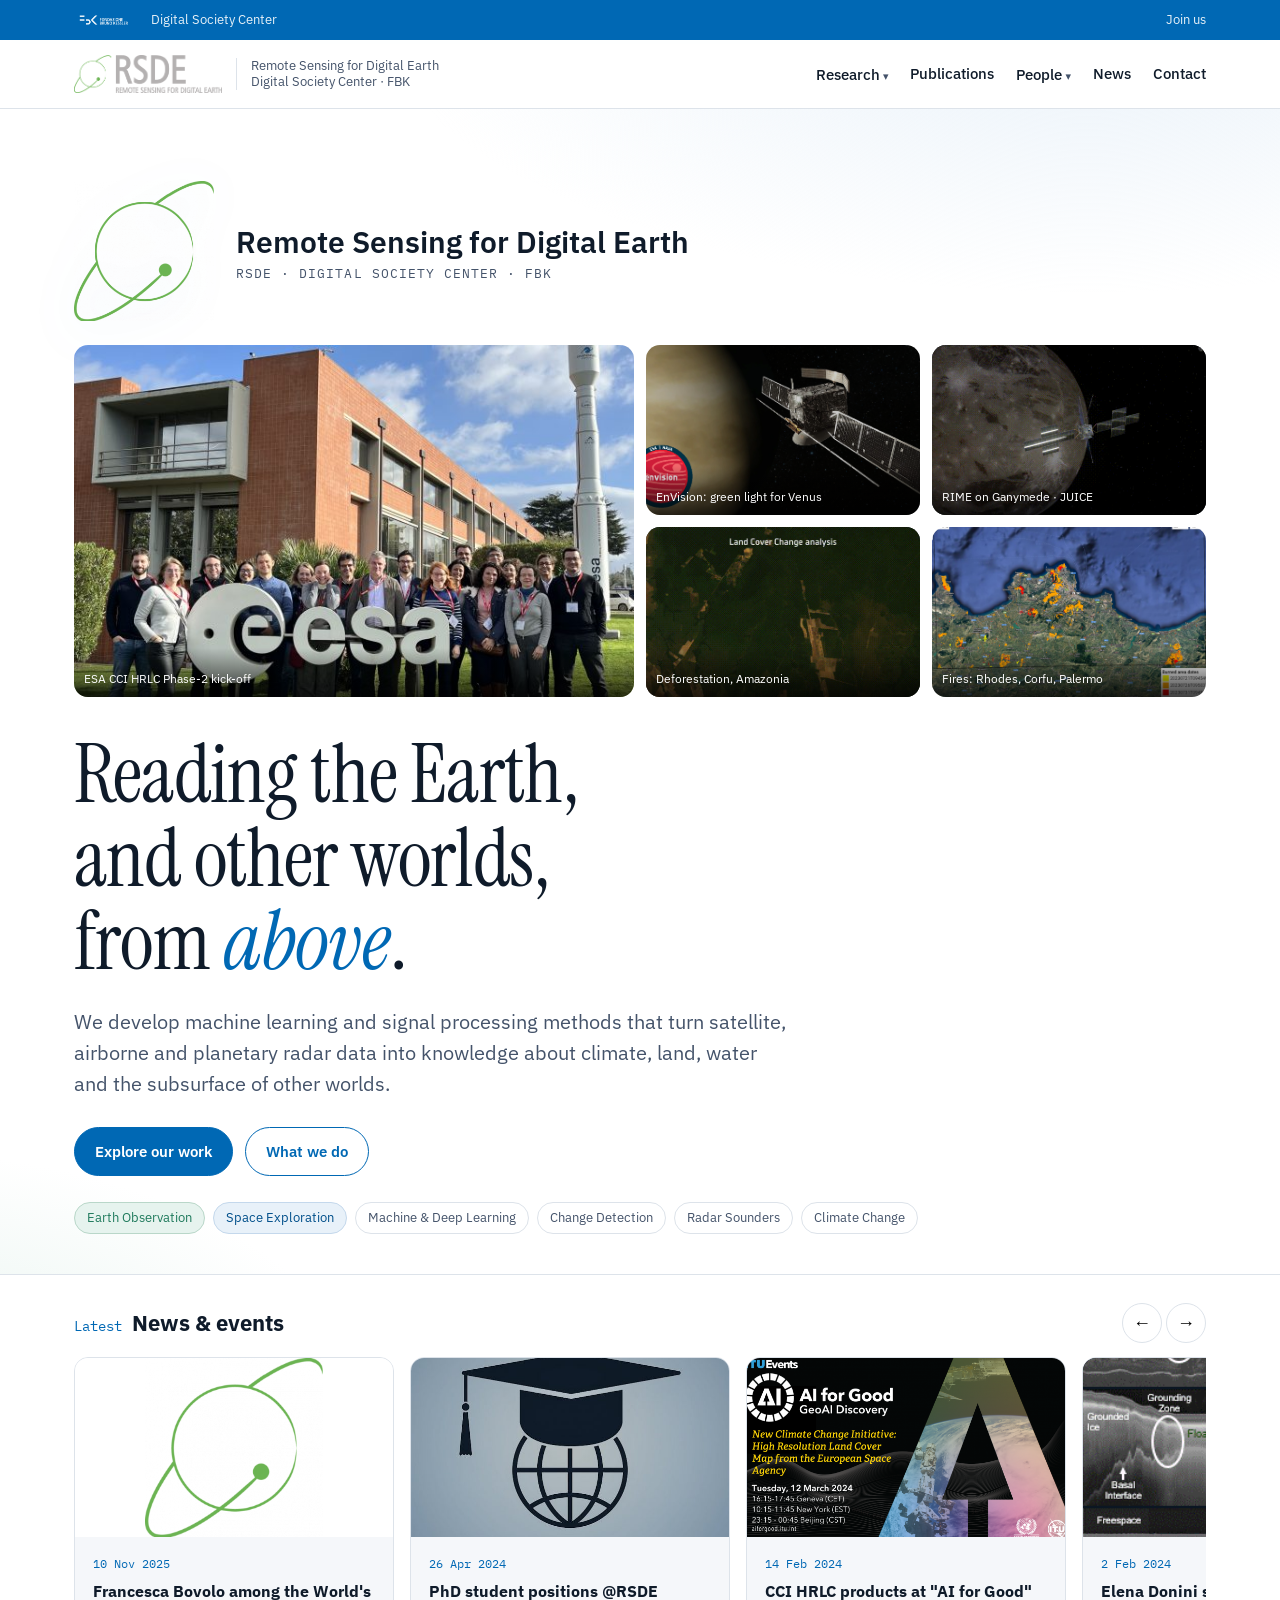
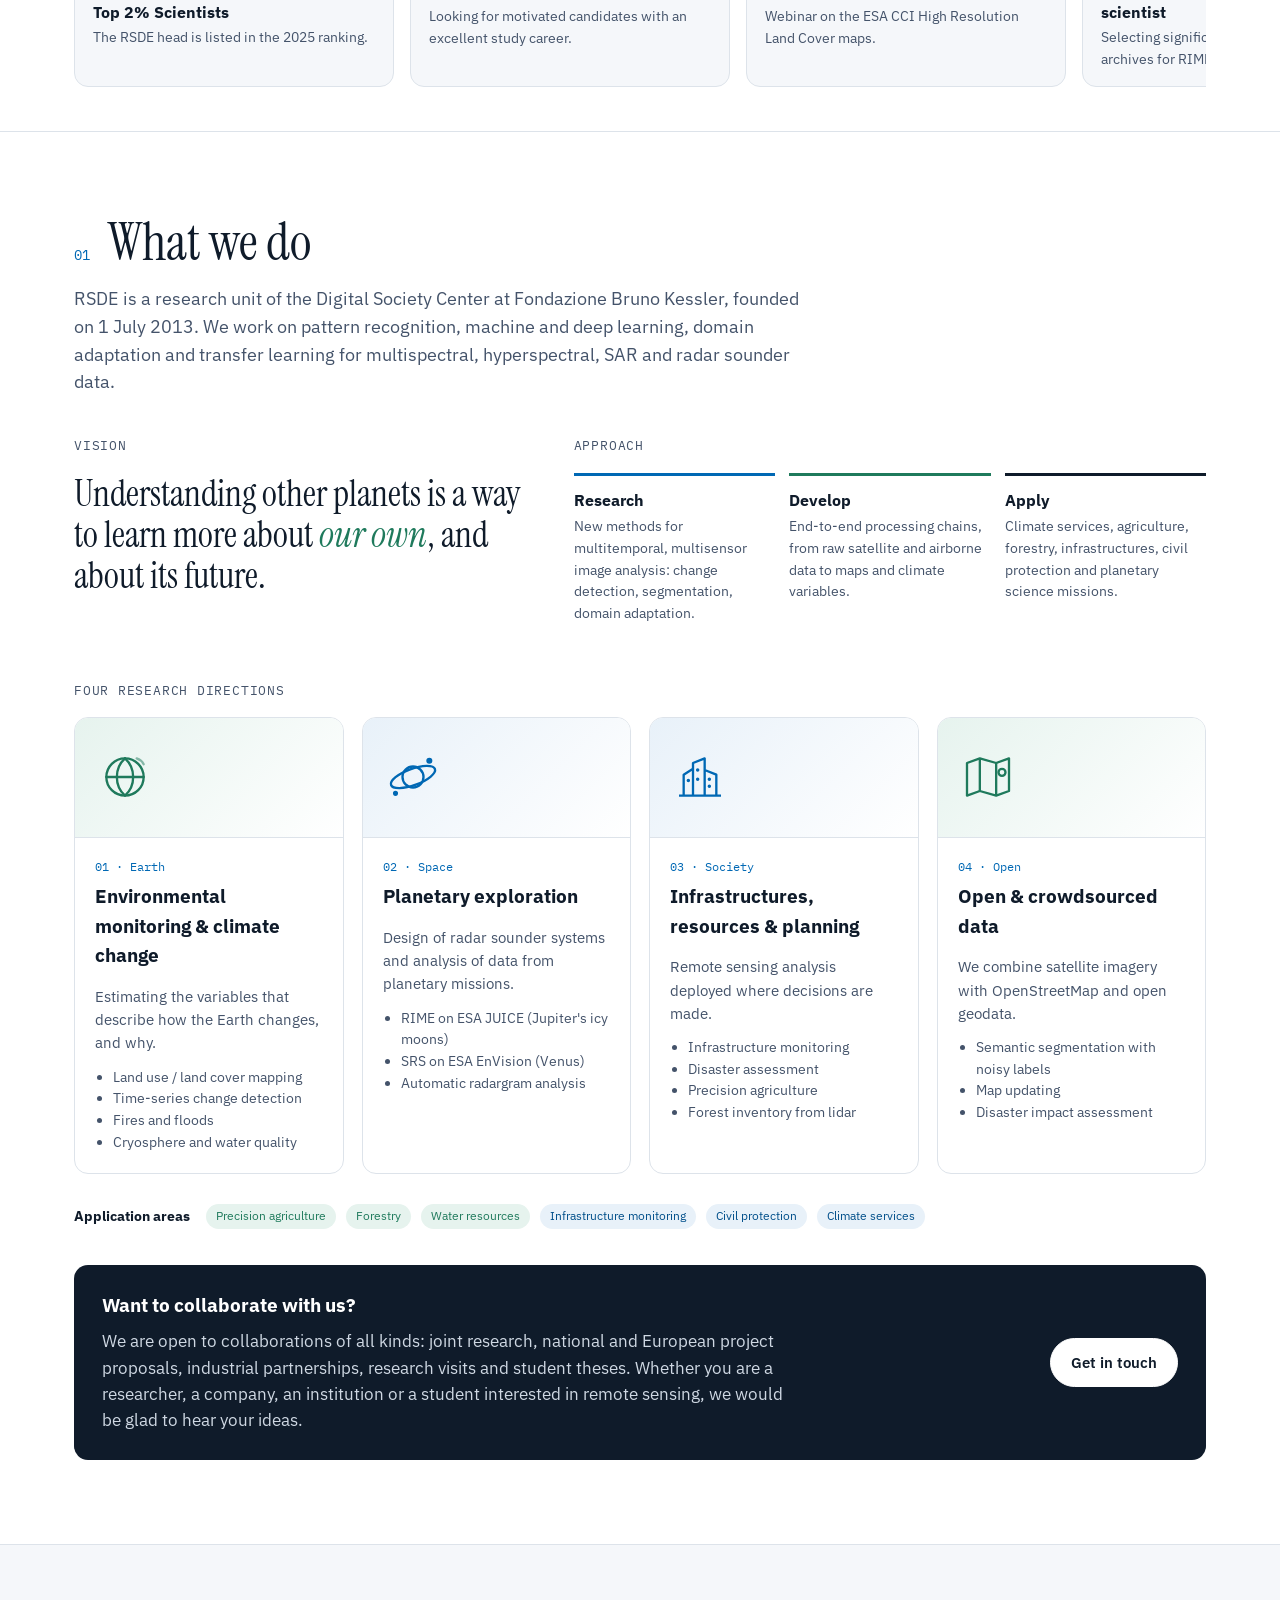
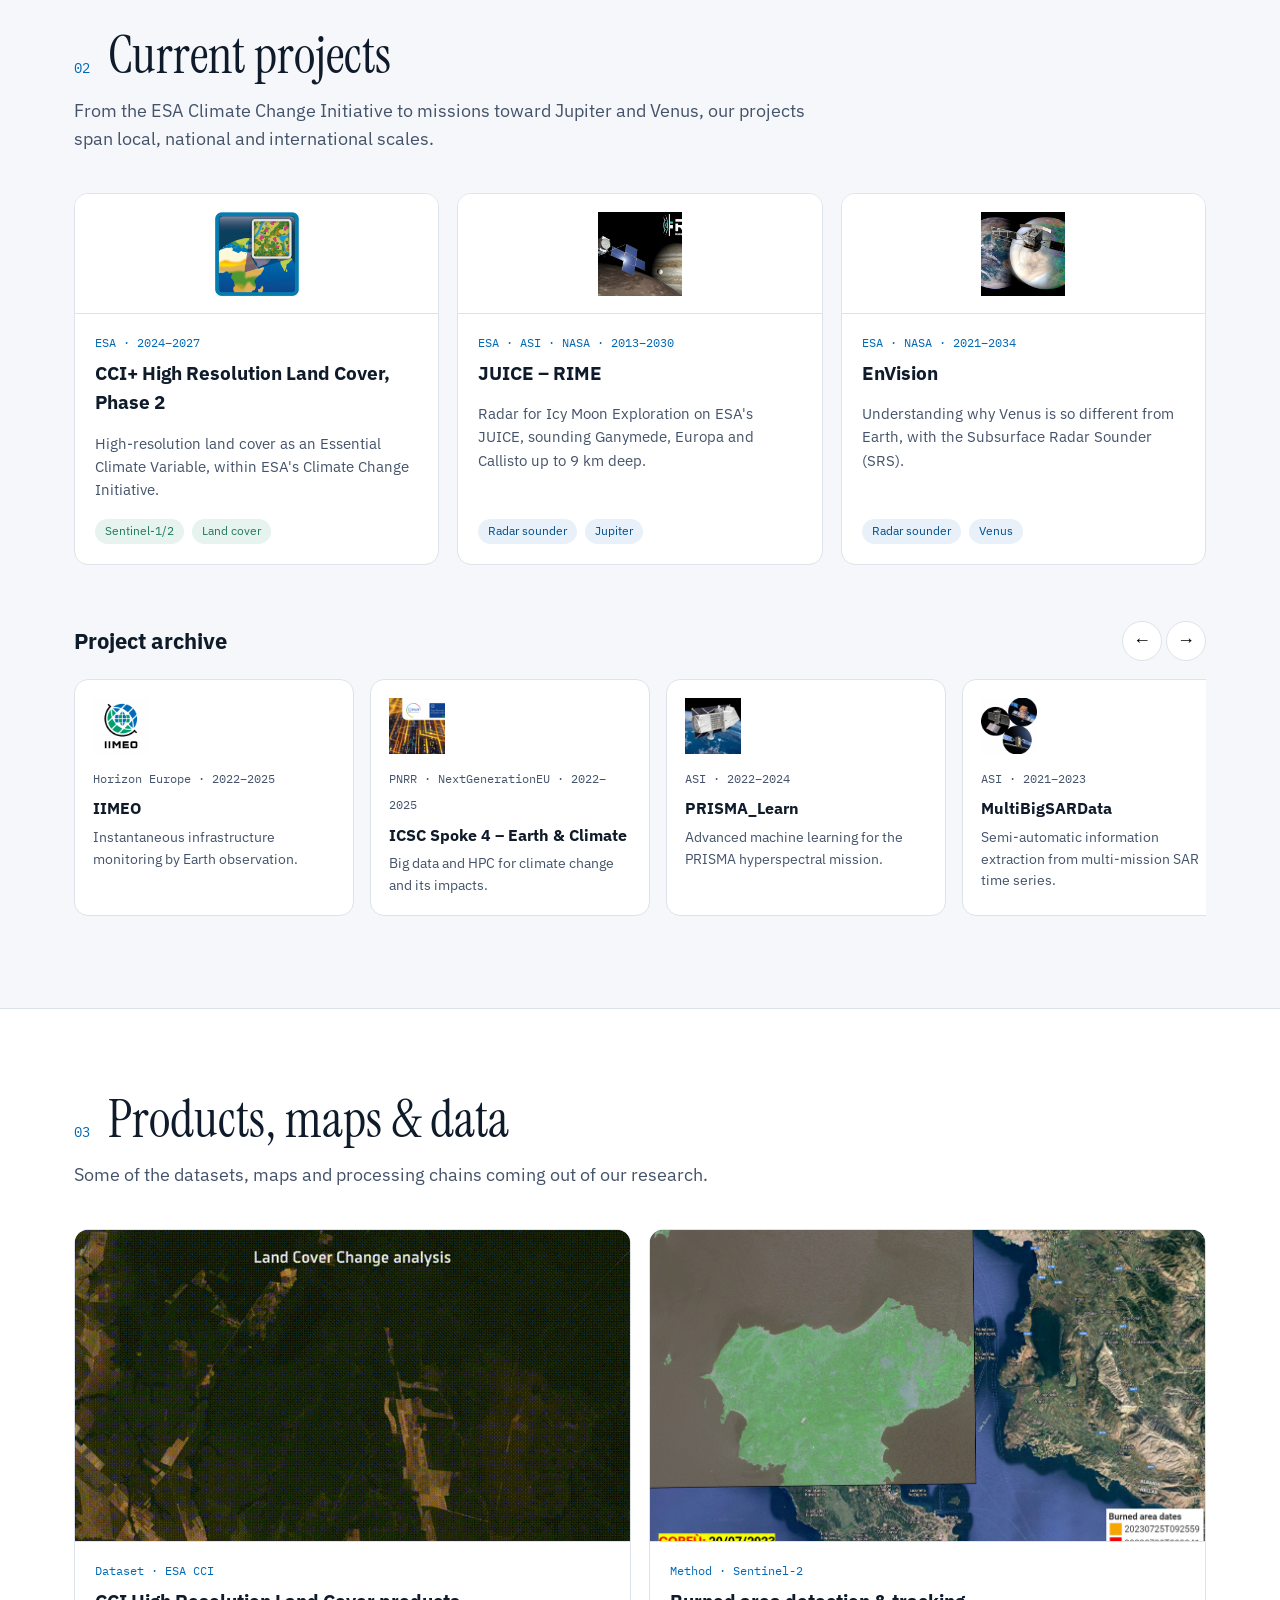
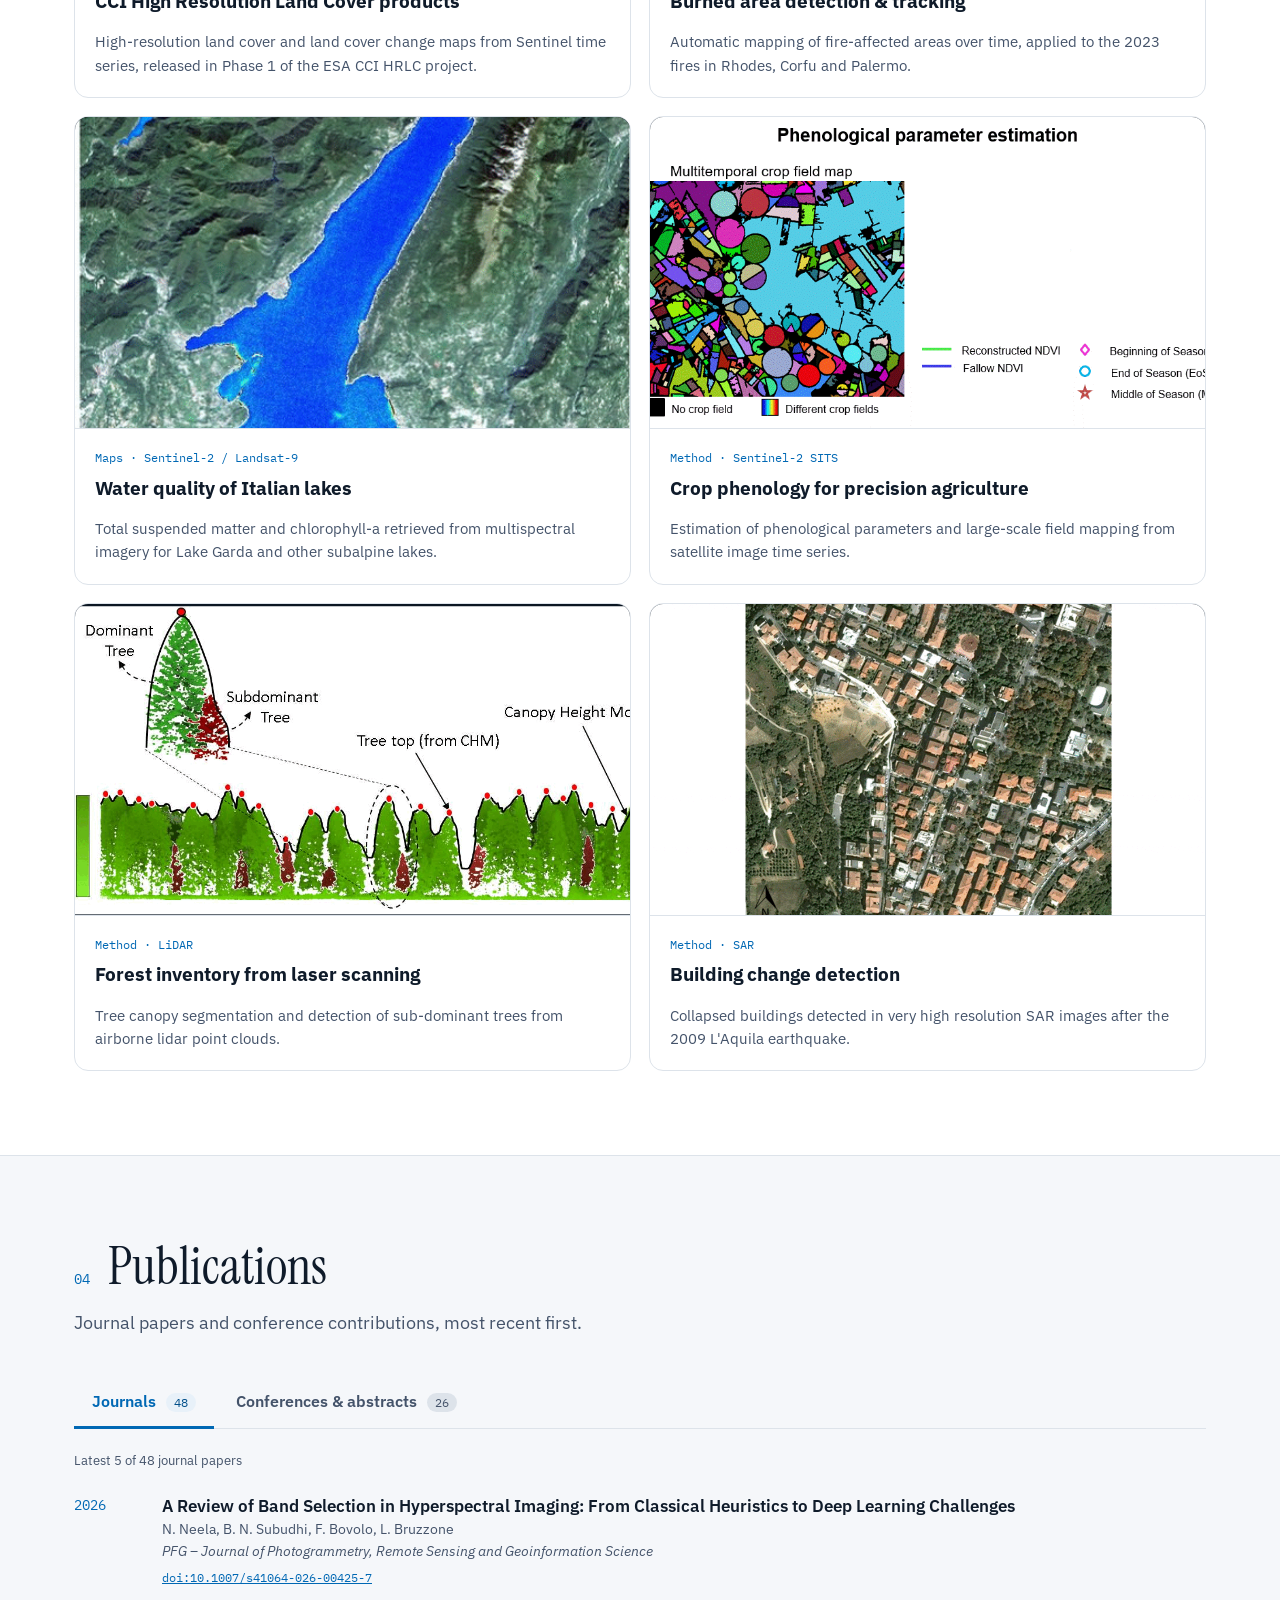
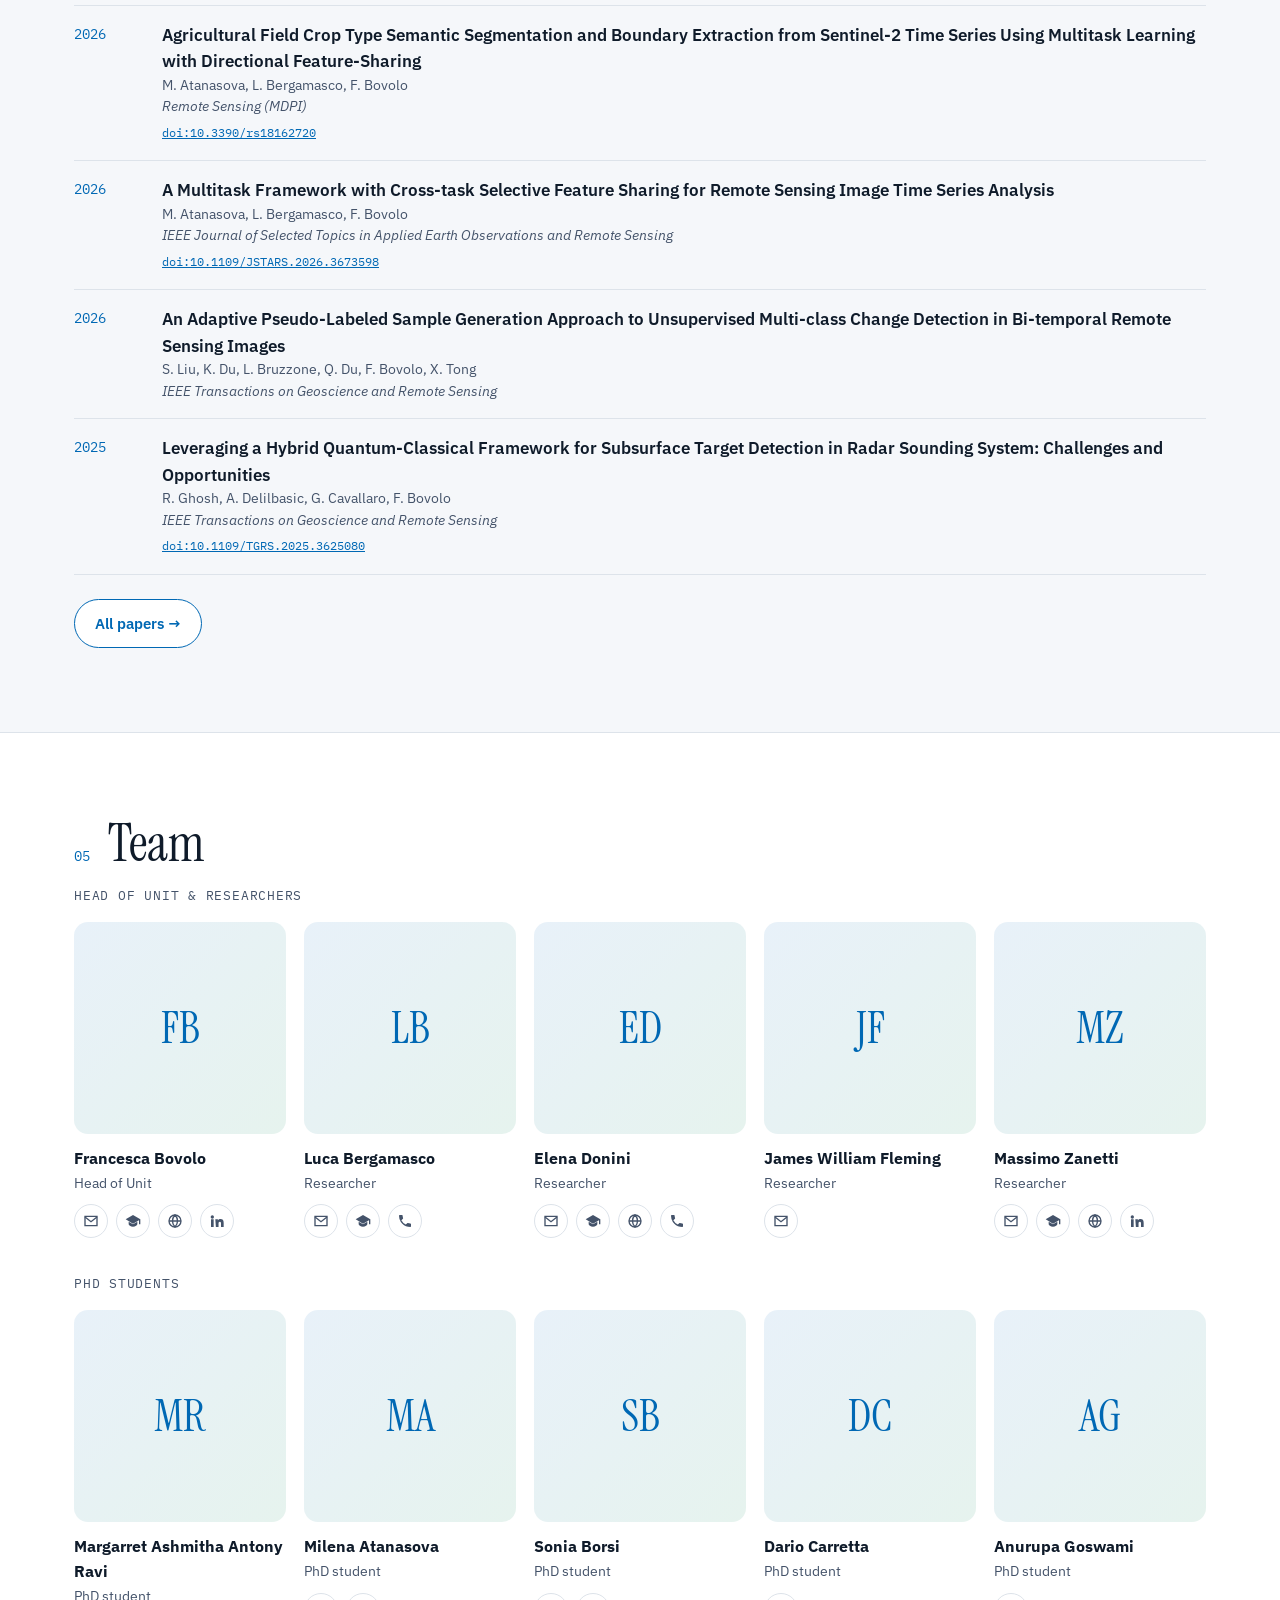
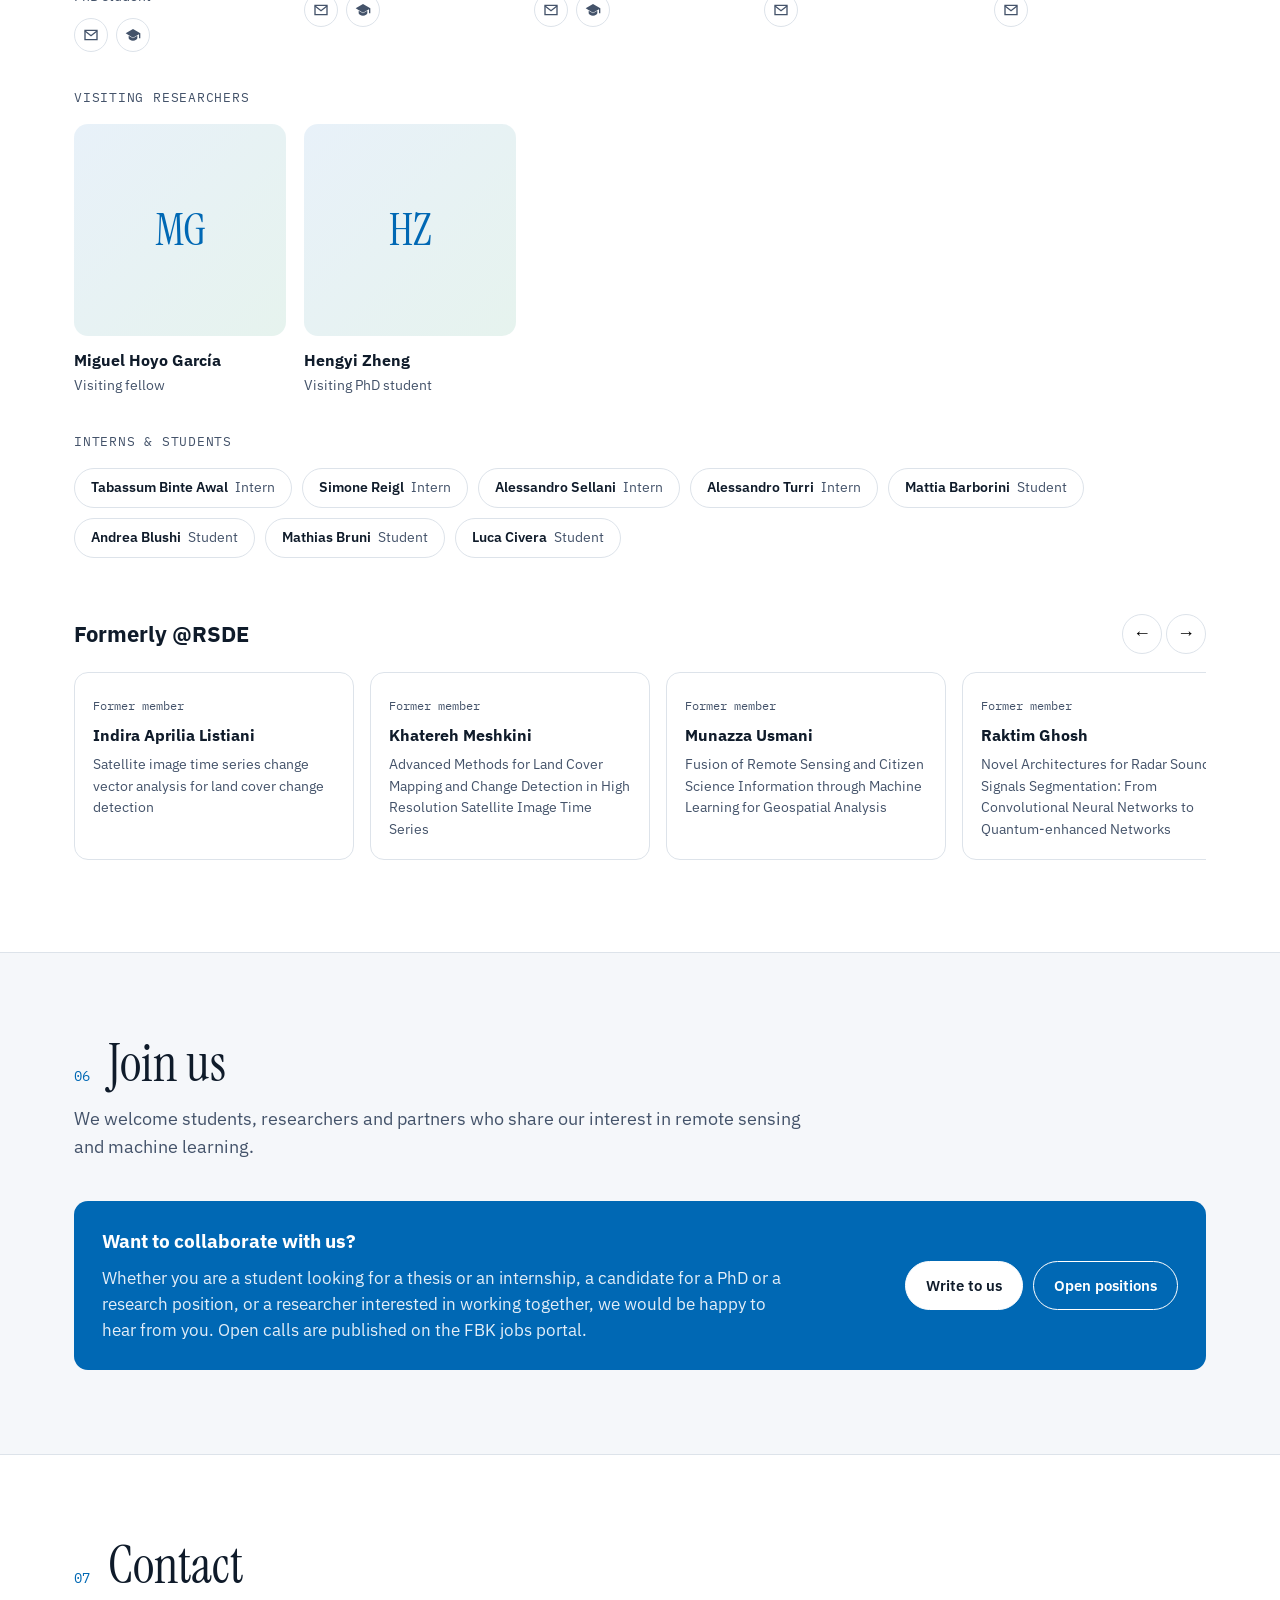
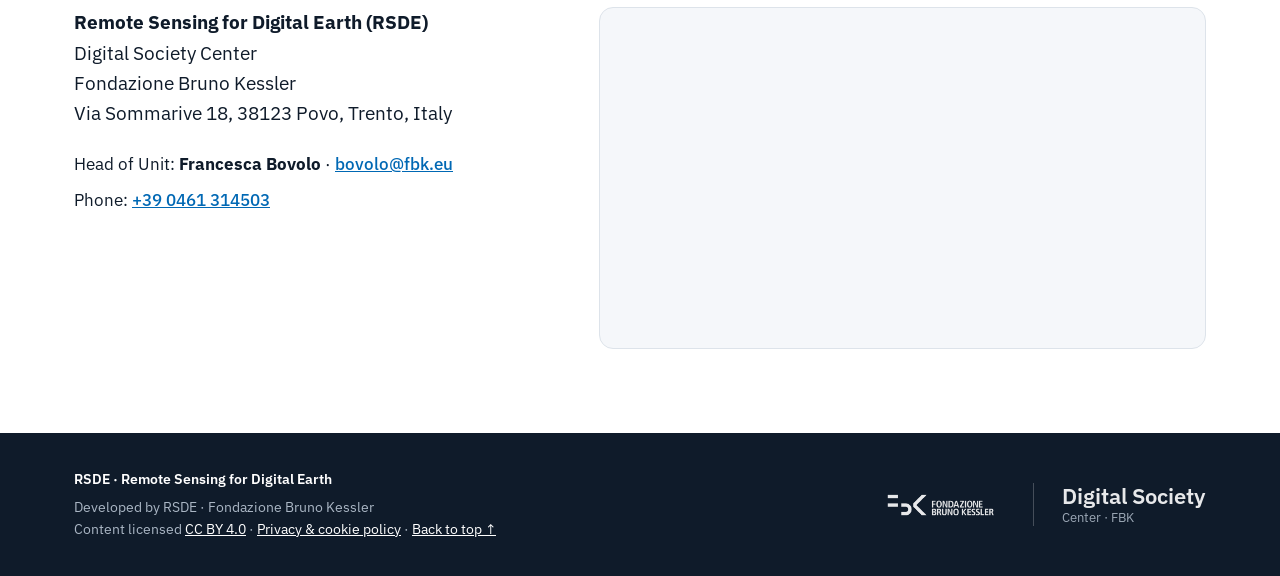
==== commit c0ab147d: "aagg" ====
--- a/index.html
+++ b/index.html
@@ -25,7 +25,6 @@
     <a class="hide-s" href="https://digis.fbk.eu/">Digital Society Center</a>
     <div class="right">
       <a class="hide-s" href="#join">Join us</a>
-      <div class="lang"><a class="on" href="/">EN</a><a href="/it/">IT</a></div>
     </div>
   </div>
 </div>
@@ -172,7 +171,7 @@
     <div class="callout">
       <div>
         <h3>Want to collaborate with us?</h3>
-        <p>Are you a researcher, a student or simply interested in remote sensing? We are always happy to hear new ideas, exchange experiences and start new collaborations.</p>
+        <p>We are open to collaborations of all kinds: joint research, national and European project proposals, industrial partnerships, research visits and student theses. Whether you are a researcher, a company, an institution or a student interested in remote sensing, we would be glad to hear your ideas.</p>
       </div>
       <a class="btn" href="#contact">Get in touch</a>
     </div>
@@ -279,7 +278,7 @@
     </div>
     <p class="count" id="count"></p>
     <ol class="pubs" id="pubs"></ol>
-    <div style="margin-top:24px"><a class="btn ghost" id="pubtoggle" href="publications.html">All publications →</a></div>
+    <div style="margin-top:24px"><a class="btn ghost" id="pubtoggle" href="publications.html">All papers →</a></div>
   </div>
 </section>
 
@@ -287,7 +286,6 @@
 <section id="team">
   <div class="wrap">
     <div class="sec-head"><span class="sec-num">05</span><h2>Team</h2></div>
-    <p class="sec-intro">Researchers, PhD students, visiting researchers, interns and students from the University of Trento and beyond.</p>
     <div id="people"></div>
 
     <div class="sub">
@@ -331,10 +329,11 @@
         <div class="links">
           <span>Head of Unit: <strong>Francesca Bovolo</strong> · <a href="mailto:bovolo@fbk.eu">bovolo@fbk.eu</a></span>
           <span>Phone: <a href="tel:+390461314503">+39 0461 314503</a></span>
-          <a href="https://www.google.com/maps/d/viewer?mid=1HHlC1KAeOg2_l9m0GppSb4Nsdca0VQw">Open map →</a>
-          <a href="https://digis.fbk.eu/">Digital Society Center →</a>
-          <a href="https://www.fbk.eu/">Fondazione Bruno Kessler →</a>
-        </div>
+        </div>
+      </div>
+      <div class="cmap">
+        <iframe title="Map: Fondazione Bruno Kessler, Via Sommarive 18, Povo (Trento)" loading="lazy" referrerpolicy="no-referrer-when-downgrade" allowfullscreen
+          src="https://www.google.com/maps?q=Fondazione+Bruno+Kessler,+Via+Sommarive+18,+38123+Povo+TN,+Italy&amp;z=15&amp;output=embed"></iframe>
       </div>
     </div>
   </div>
@@ -350,12 +349,11 @@
     <div>
       <div style="color:#fff;font-weight:600;margin-bottom:6px">RSDE · Remote Sensing for Digital Earth</div>
       Developed by RSDE · Fondazione Bruno Kessler<br>
-      Content licensed <a href="https://creativecommons.org/licenses/by/4.0/">CC BY 4.0</a> · <a href="https://www.fbk.eu/en/privacy-cookies-policy/">Privacy & cookie policy</a>
-    </div>
-    <div>
-      <div style="color:#fff;font-weight:600;margin-bottom:6px">Quick links</div>
-      <a href="https://www.fbk.eu/">FBK</a> · <a href="https://digis.fbk.eu/">Digital Society</a><br>
-      <a href="#top">Back to top ↑</a>
+      Content licensed <a href="https://creativecommons.org/licenses/by/4.0/">CC BY 4.0</a> · <a href="https://www.fbk.eu/en/privacy-cookies-policy/">Privacy & cookie policy</a> · <a href="#top">Back to top ↑</a>
+    </div>
+    <div class="flinks">
+      <a href="https://www.fbk.eu/" class="fl"><img src="img/fbk-logo-white.png" data-fallback="https://most.fbk.eu/assets/images/logos/FBK_Logo_Horizontal_white.png" alt="Fondazione Bruno Kessler"></a>
+      <a href="https://digis.fbk.eu/" class="fl ft"><span>Digital Society</span><small>Center · FBK</small></a>
     </div>
   </div>
 </footer>
@@ -509,7 +507,7 @@
   const what = kind === 'j' ? 'journal papers' : 'conference papers';
   document.getElementById('count').textContent = `Latest ${list.length} of ${all.length} ${what}`;
   tog.href = 'publications.html' + (kind === 'c' ? '#conferences' : '#journals');
-  tog.textContent = `All ${all.length} ${what} →`;
+  tog.textContent = 'All papers →';
   document.getElementById('pubs').innerHTML = list.map(p => `
     <li><span class="y">${p[3]}</span><div>
       <div class="t">${esc(p[1])}</div>
--- a/style.css
+++ b/style.css
@@ -295,3 +295,19 @@
   #work .card .thumb img{width:100%;height:100%;object-fit:cover;object-position:center}
   #work .card{transition:box-shadow .2s, transform .2s}
   #work .card:hover{box-shadow:0 14px 30px rgba(15,27,42,.10);transform:translateY(-2px)}
+
+  /* Contact with map */
+  .contact{grid-template-columns:1fr 1.25fr!important;gap:40px;align-items:stretch}
+  @media(max-width:800px){.contact{grid-template-columns:1fr!important}}
+  .cmap{border-radius:var(--r);overflow:hidden;border:1px solid var(--line);min-height:340px;background:var(--bg-2)}
+  .cmap iframe{width:100%;height:100%;min-height:340px;border:0;display:block}
+
+  /* Footer: bigger institutional links */
+  footer .wrap{align-items:center}
+  .flinks{display:flex;align-items:center;gap:28px;flex-wrap:wrap}
+  .flinks .fl{display:flex;align-items:center;text-decoration:none;opacity:.9;transition:opacity .15s}
+  .flinks .fl:hover{opacity:1}
+  .flinks img{height:44px;width:auto}
+  .flinks .ft{flex-direction:column;align-items:flex-start;border-left:1px solid rgba(255,255,255,.25);padding-left:28px;line-height:1.15}
+  .flinks .ft span{color:#fff;font-size:22px;font-weight:600}
+  .flinks .ft small{color:#aab6c4;font-size:13px;margin-top:3px}
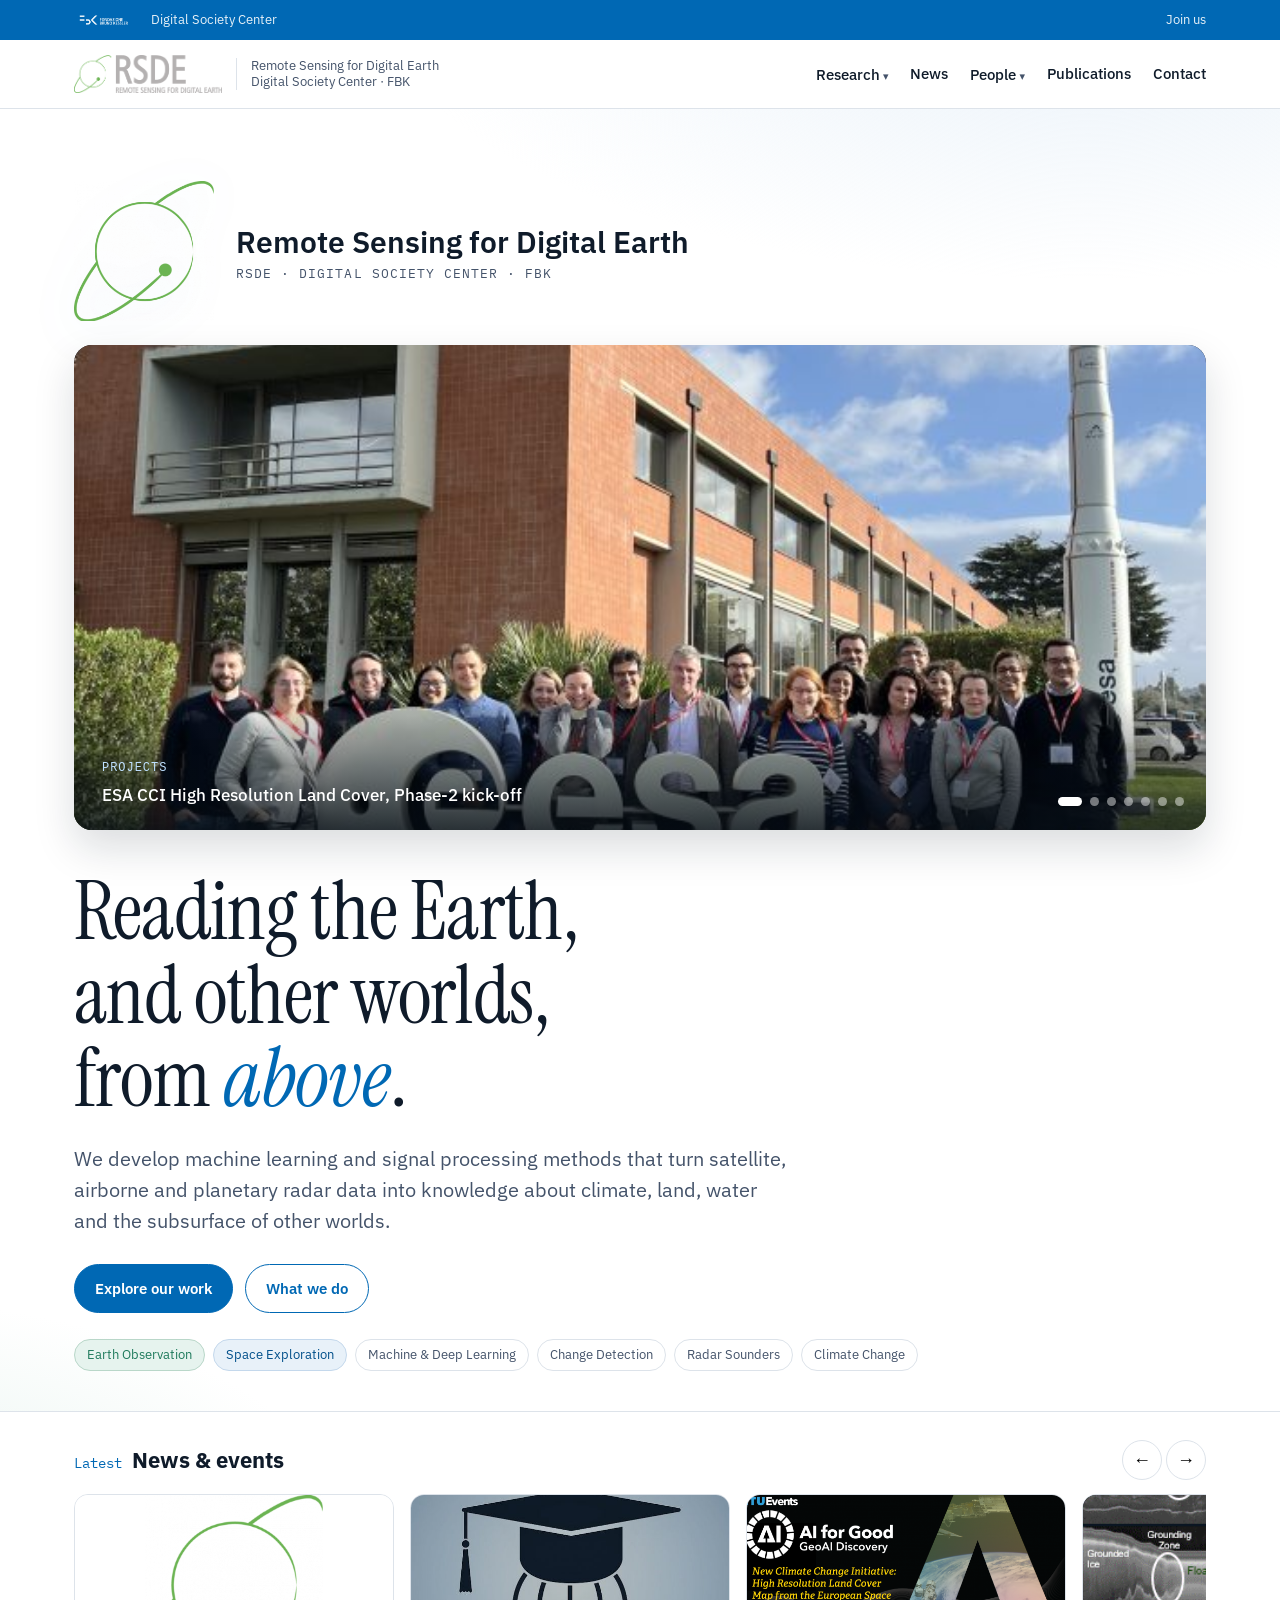
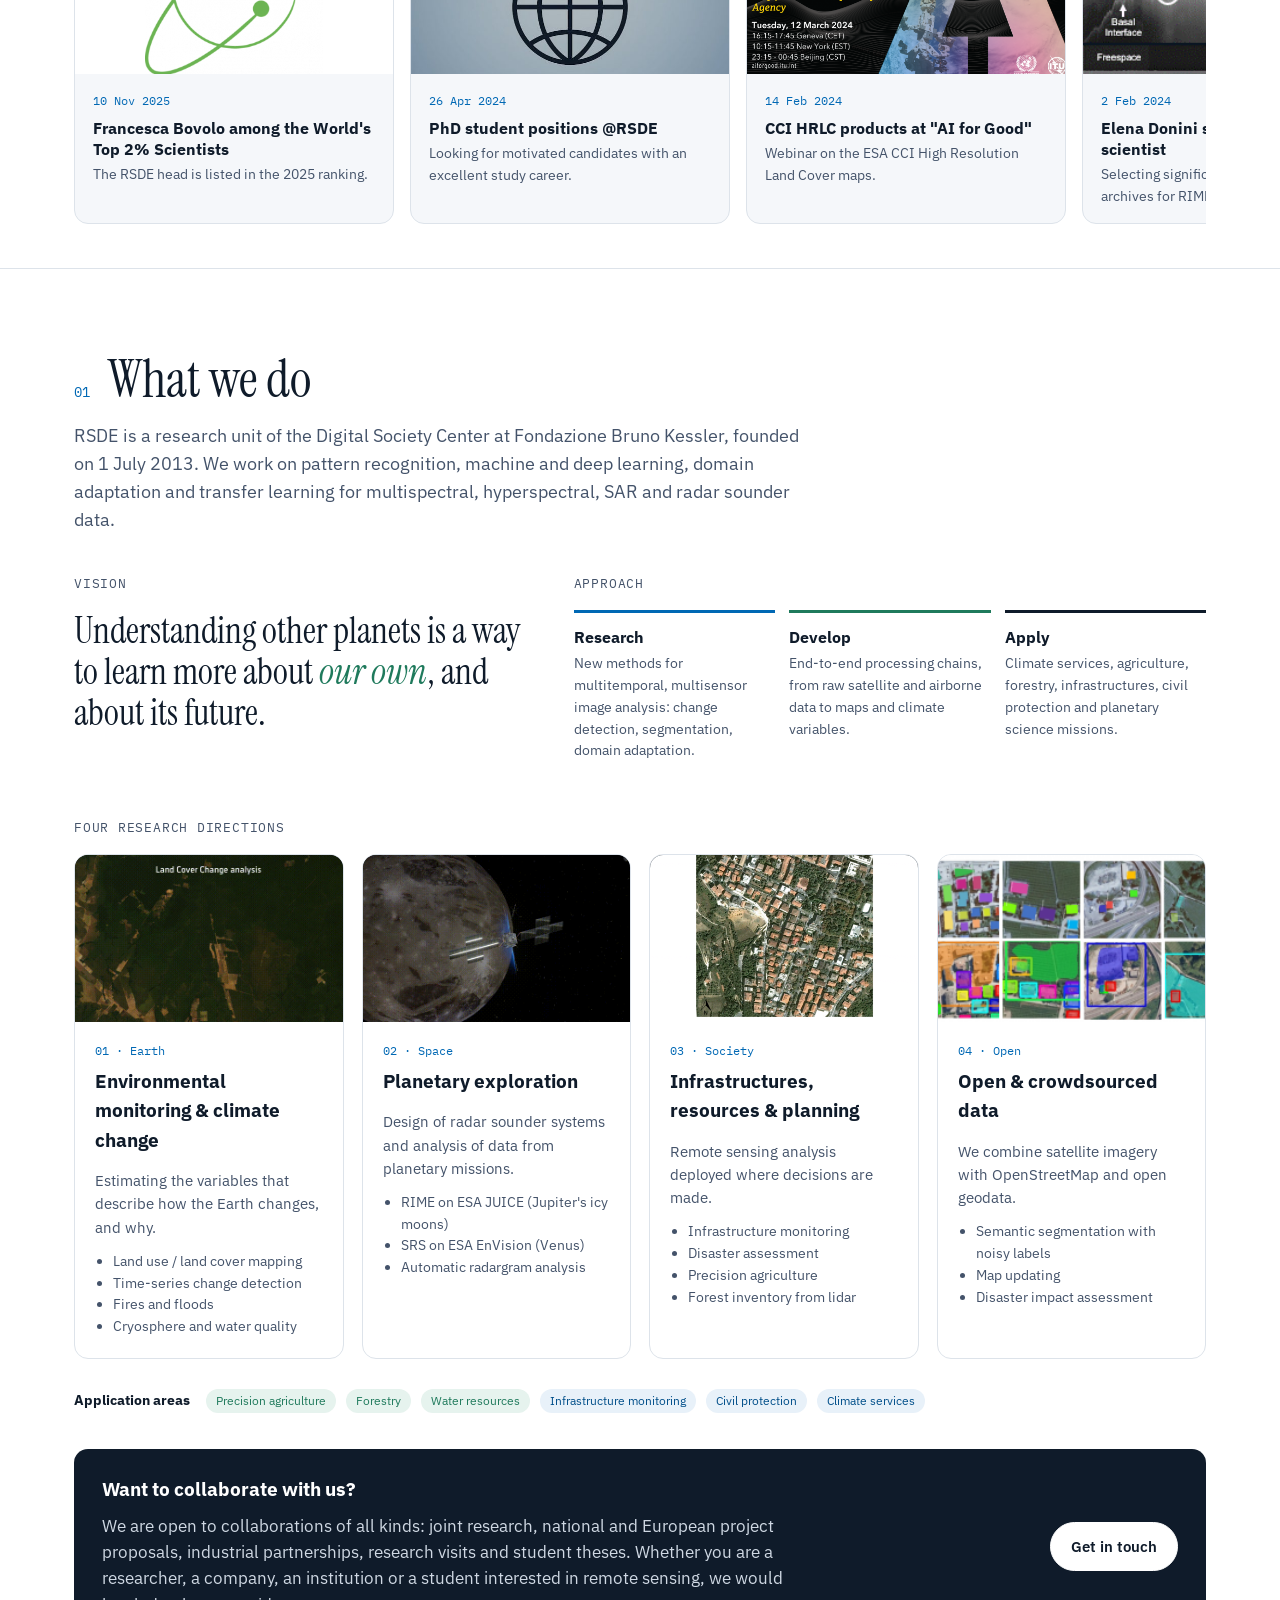
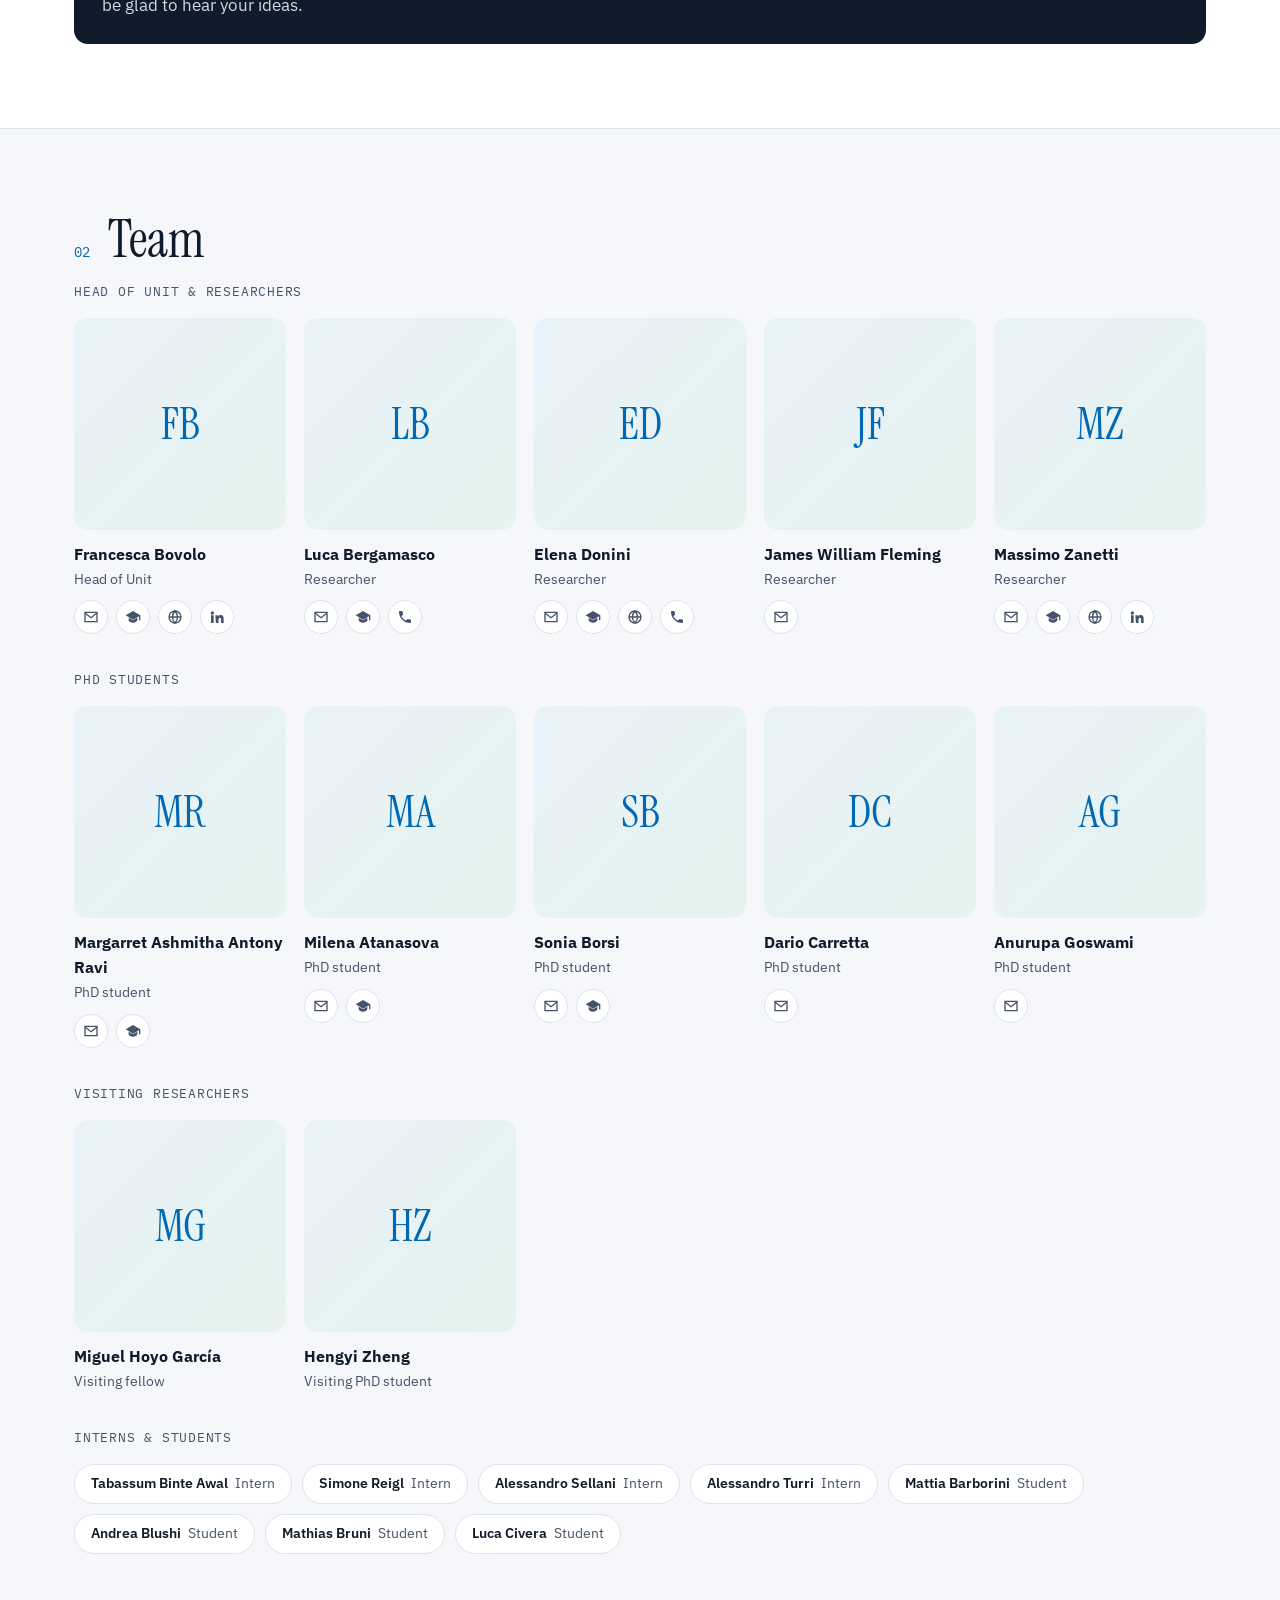
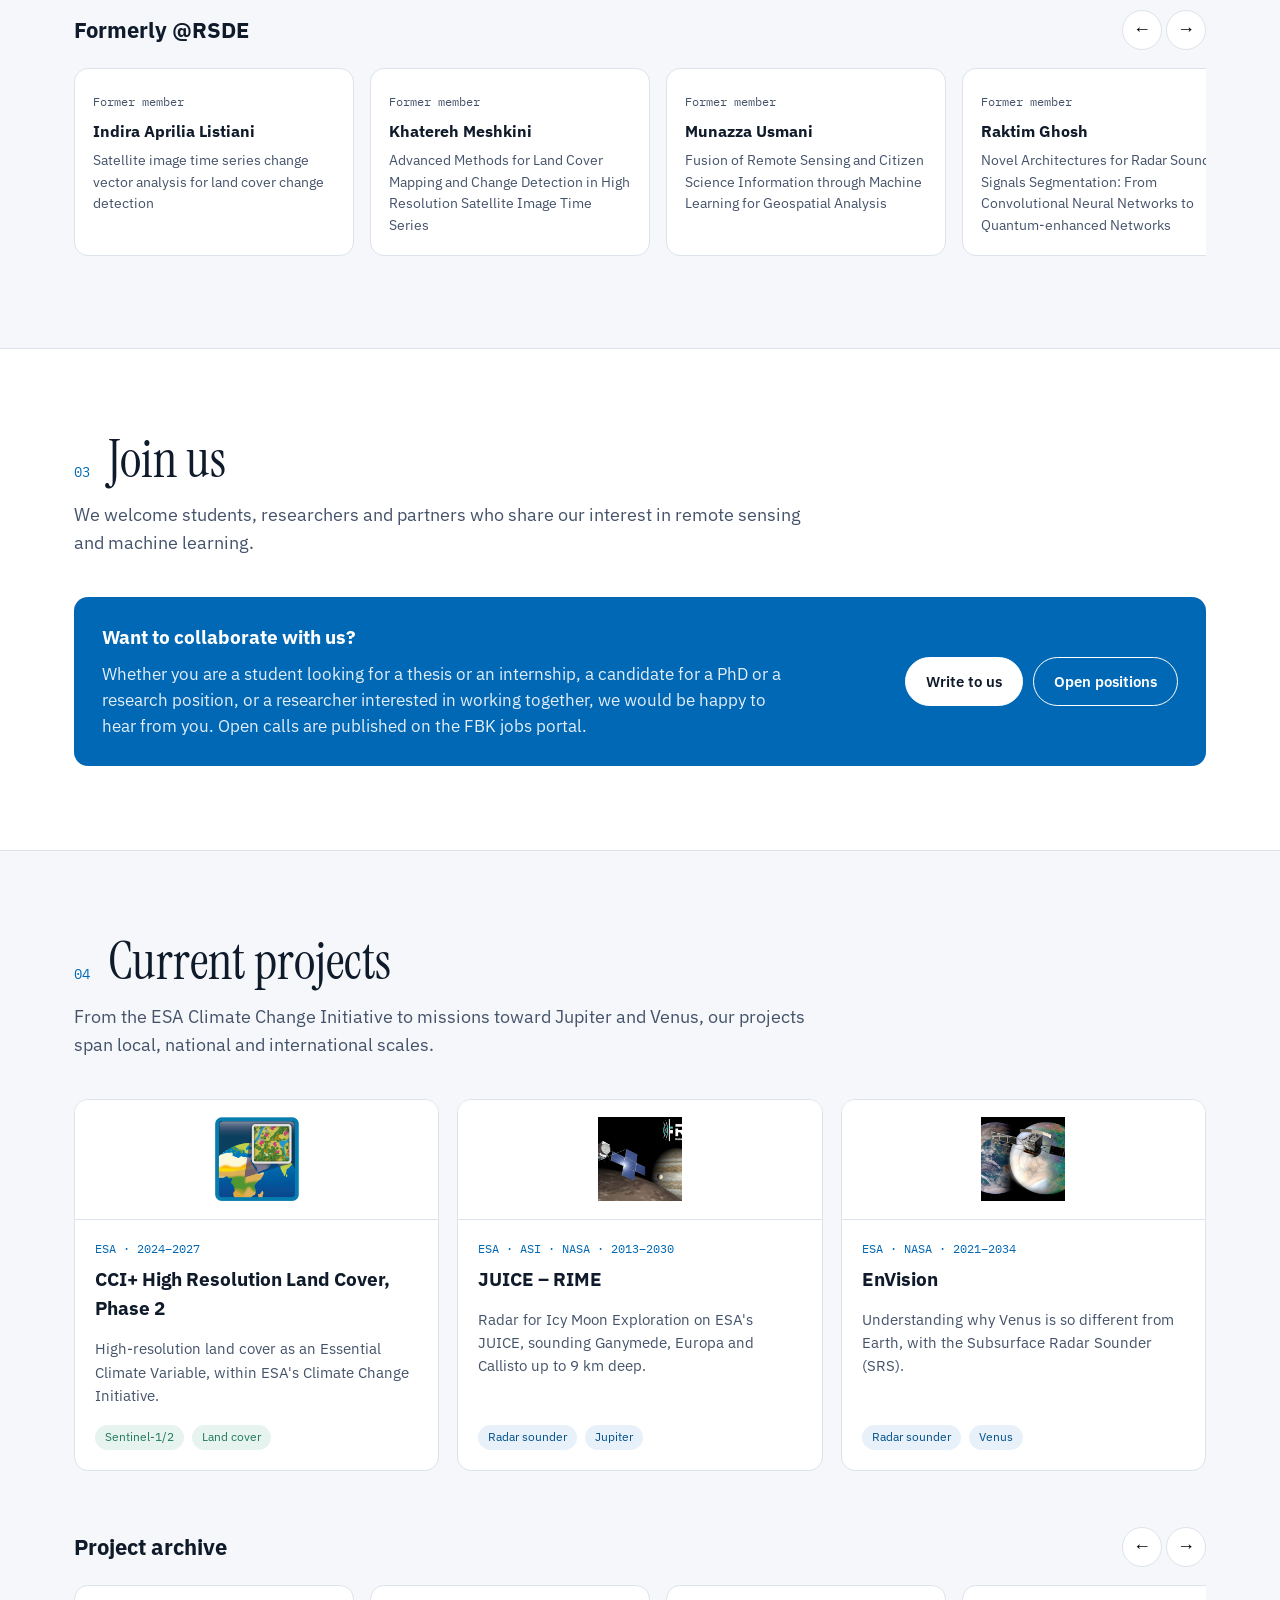
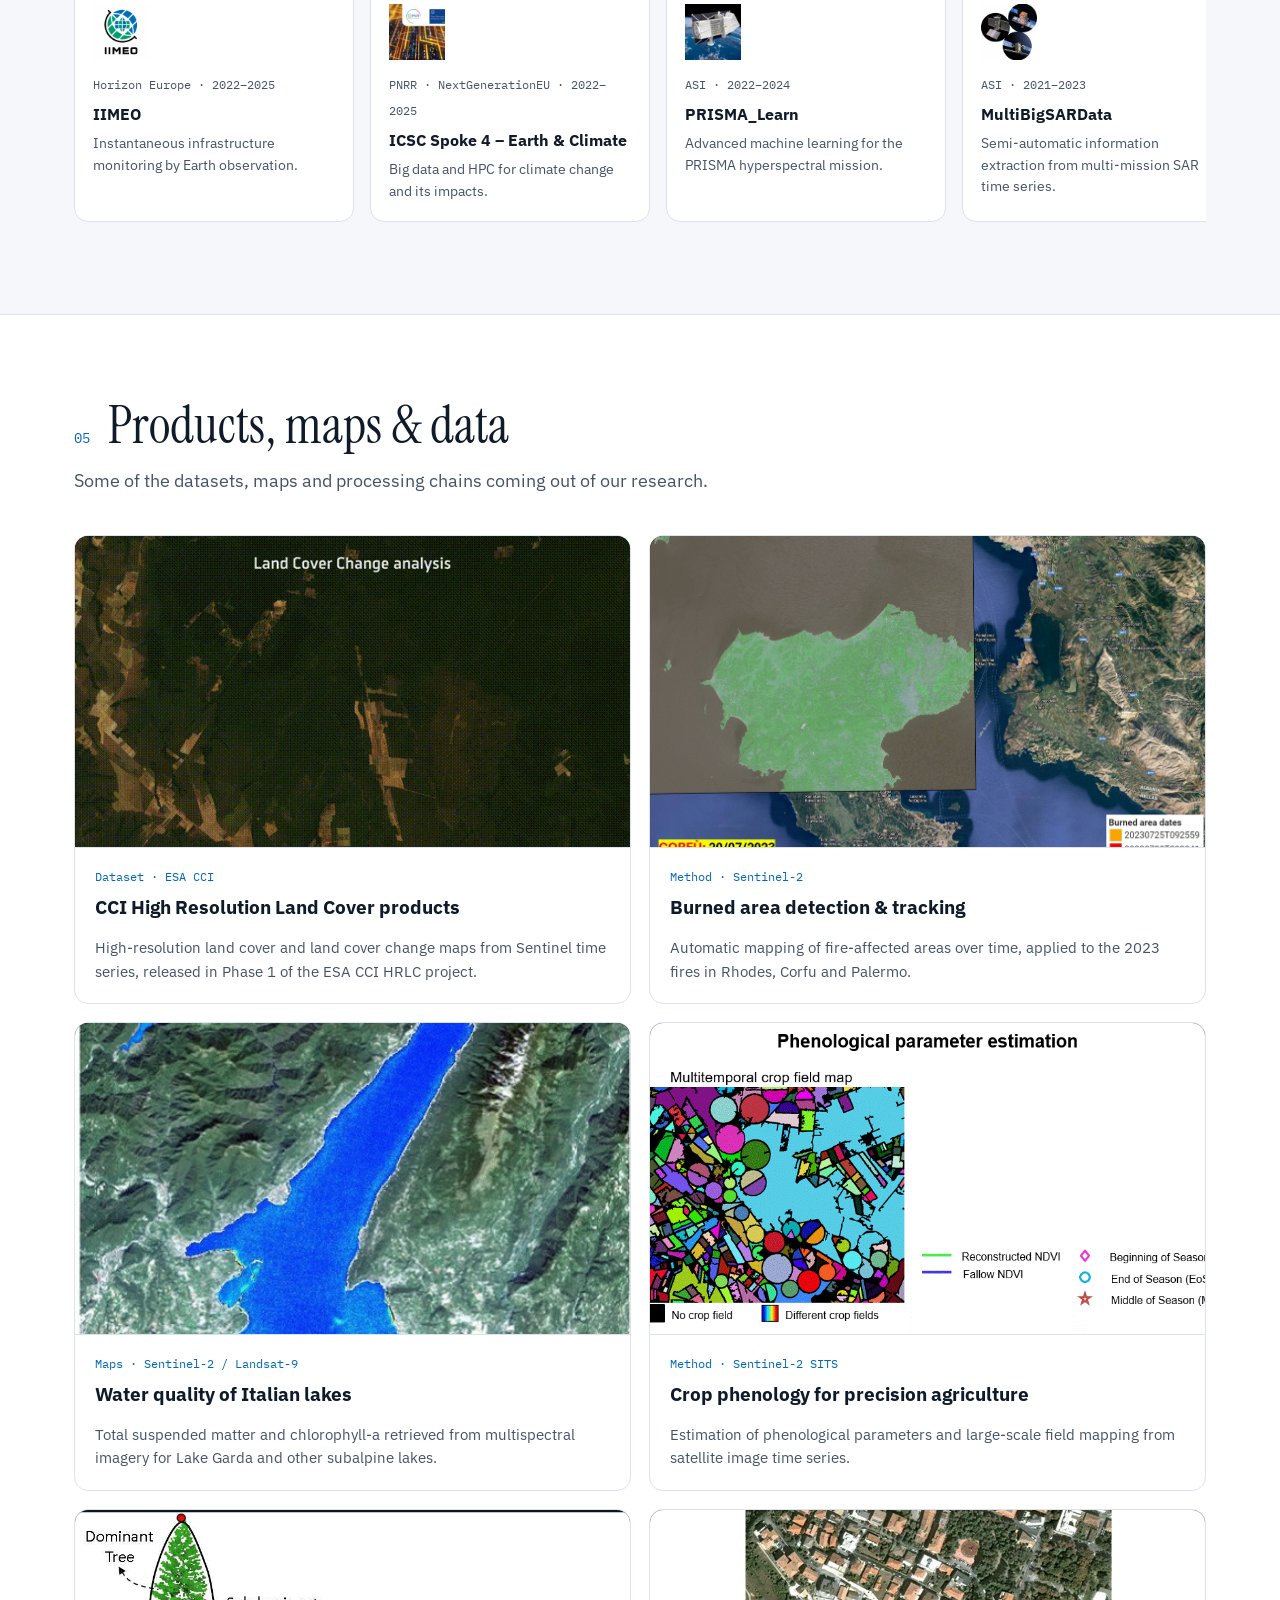
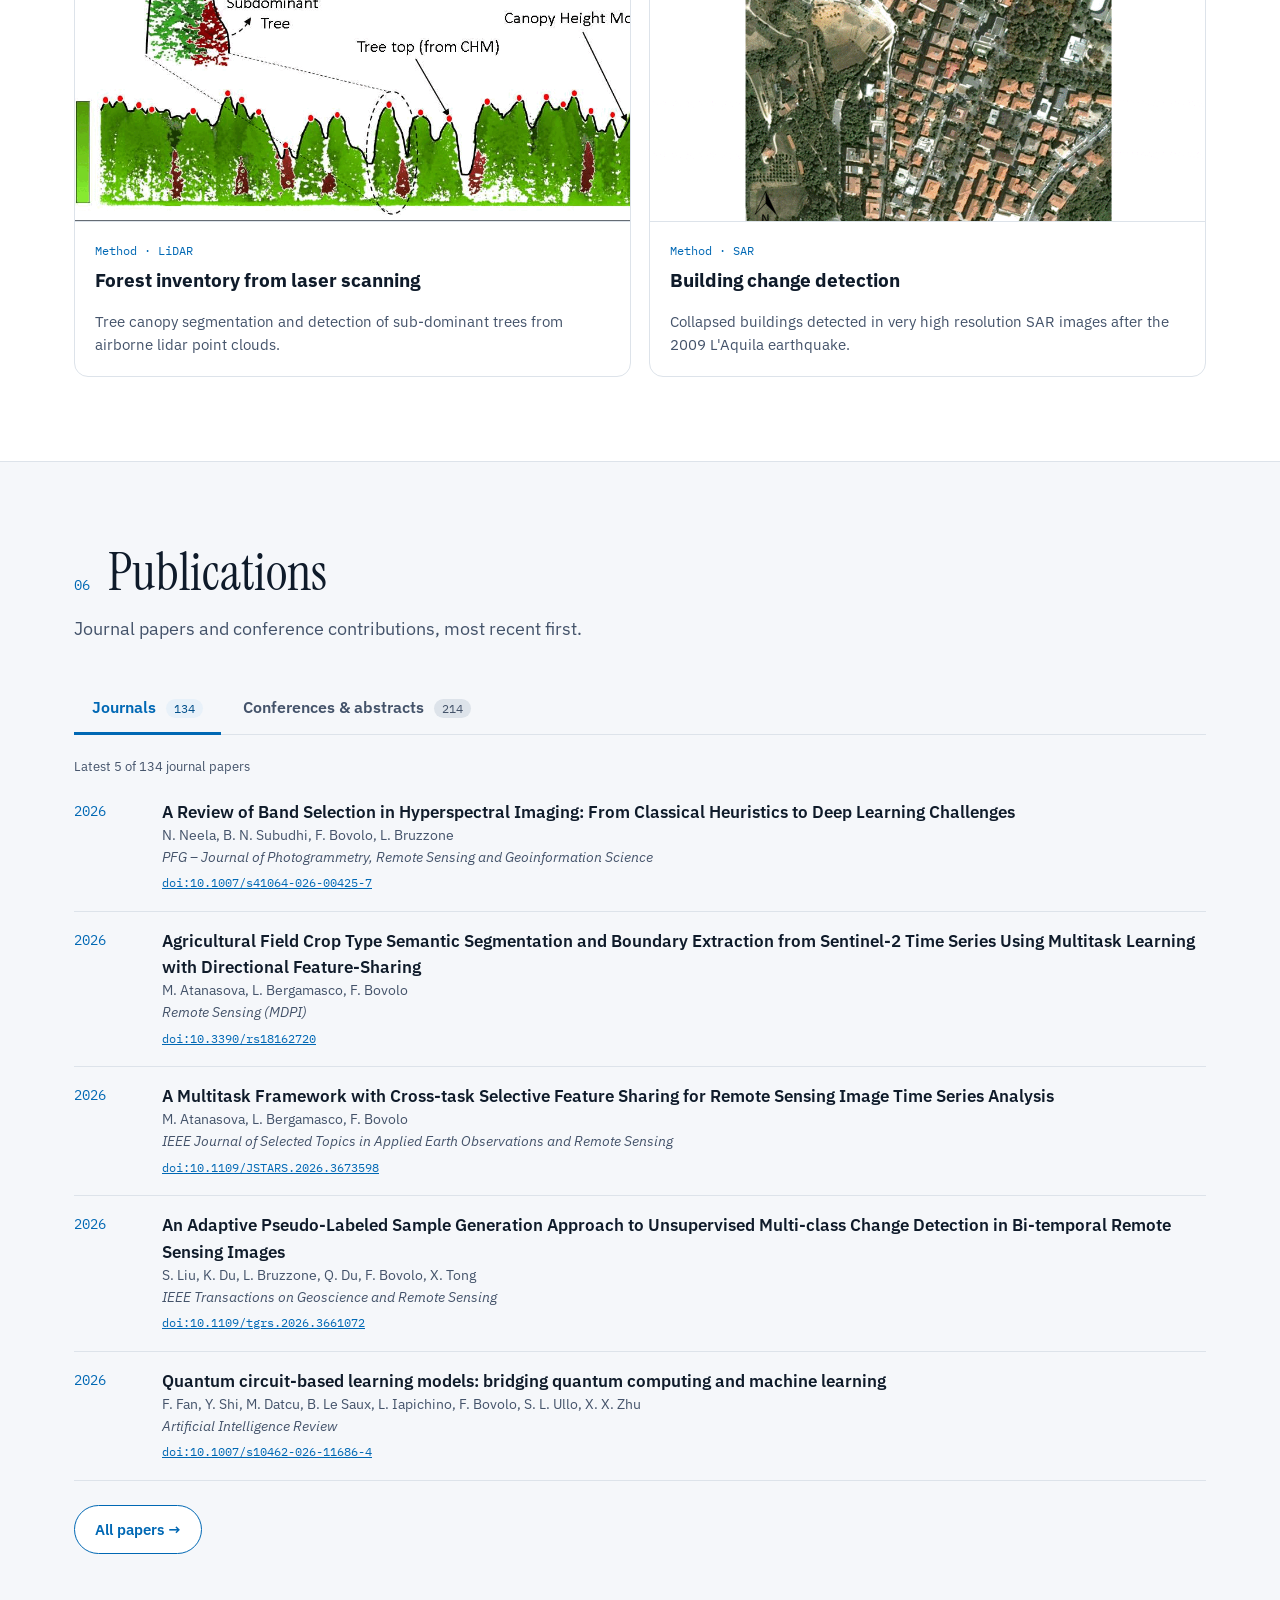
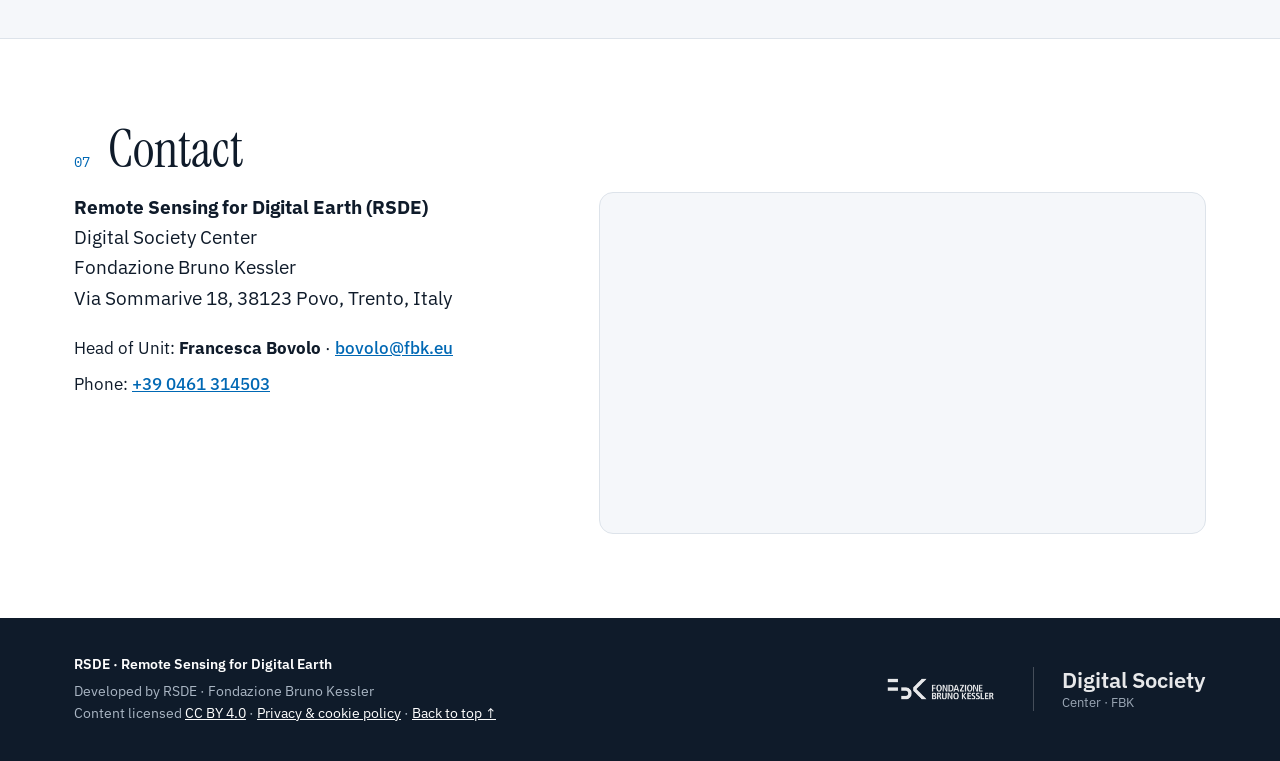
==== commit b9af689d: "agg" ====
--- a/index.html
+++ b/index.html
@@ -40,11 +40,11 @@
       <div class="dd"><a href="#approach">Research</a>
         <div class="menu"><a href="#approach">What we do</a><a href="#projects">Projects</a><a href="#work">Products & data</a></div>
       </div>
-      <a href="publications.html">Publications</a>
+      <a href="#latest">News</a>
       <div class="dd"><a href="#team">People</a>
         <div class="menu"><a href="#team">Team</a><a href="#former">Alumni</a><a href="#join">Join us</a></div>
       </div>
-      <a href="#latest">News</a>
+      <a href="publications.html">Publications</a>
       <a href="#contact">Contact</a>
     </nav>
   </div>
@@ -57,12 +57,15 @@
       <img src="img/cropped-RSDE_Planet_colour_transparent-270x270.png" data-fallback="https://rsde.fbk.eu/wp-content/uploads/2024/01/cropped-RSDE_Planet_colour_transparent-270x270.png" alt="RSDE logo">
       <div class="nm"><b>Remote Sensing for Digital Earth</b>RSDE · Digital Society Center · FBK</div>
     </div>
-    <div class="showcase">
-      <figure class="big"><img loading="lazy" src="img/MicrosoftTeams-image-46-627x376.jpg" data-fallback="https://rsde.fbk.eu/wp-content/uploads/2024/01/MicrosoftTeams-image-46-627x376.jpg" alt="CCI HRLC Phase-2 kick-off"><figcaption>ESA CCI HRLC Phase-2 kick-off</figcaption></figure>
-      <figure><img loading="lazy" src="img/IMG_4627-627x375.png" data-fallback="https://rsde.fbk.eu/wp-content/uploads/2024/01/IMG_4627-627x375.png" alt="EnVision adoption"><figcaption>EnVision: green light for Venus</figcaption></figure>
-      <figure><img loading="lazy" src="img/RIME2023_scene002logounitn_cut.gif" data-fallback="https://rsde.fbk.eu/wp-content/uploads/2024/03/RIME2023_scene002logounitn_cut.gif" alt="RIME on Ganymede"><figcaption>RIME on Ganymede · JUICE</figcaption></figure>
-      <figure><img loading="lazy" src="img/scene3_amazon_cd_deforestation_v9_0001-1500-ezgif.com-speed.gif" data-fallback="https://rsde.fbk.eu/wp-content/uploads/2024/03/scene3_amazon_cd_deforestation_v9_0001-1500-ezgif.com-speed.gif" alt="Deforestation in Amazonia"><figcaption>Deforestation, Amazonia</figcaption></figure>
-      <figure><img loading="lazy" src="img/palermo_BA-627x376.png" data-fallback="https://rsde.fbk.eu/wp-content/uploads/2023/08/palermo_BA-627x376.png" alt="Burned area Palermo"><figcaption>Fires: Rhodes, Corfu, Palermo</figcaption></figure>
+    <div class="slider" id="slider">
+      <figure class="slide on"><img src="img/MicrosoftTeams-image-46-627x376.jpg" data-fallback="https://rsde.fbk.eu/wp-content/uploads/2024/01/MicrosoftTeams-image-46-627x376.jpg" alt="ESA CCI High Resolution Land Cover, Phase-2 kick-off"><figcaption><span>Projects</span>ESA CCI High Resolution Land Cover, Phase-2 kick-off</figcaption></figure>
+      <figure class="slide"><img loading="lazy" src="img/RIME2023_scene002logounitn_cut.gif" data-fallback="https://rsde.fbk.eu/wp-content/uploads/2024/03/RIME2023_scene002logounitn_cut.gif" alt="RIME radar sounder scanning Ganymede · ESA JUICE"><figcaption><span>Space exploration</span>RIME radar sounder scanning Ganymede · ESA JUICE</figcaption></figure>
+      <figure class="slide"><img loading="lazy" src="img/scene3_amazon_cd_deforestation_v9_0001-1500-ezgif.com-speed.gif" data-fallback="https://rsde.fbk.eu/wp-content/uploads/2024/03/scene3_amazon_cd_deforestation_v9_0001-1500-ezgif.com-speed.gif" alt="Land cover change: deforestation in Amazonia · ESA CCI HRLC"><figcaption><span>Earth observation</span>Land cover change: deforestation in Amazonia · ESA CCI HRLC</figcaption></figure>
+      <figure class="slide"><img loading="lazy" src="img/IMG_4627-627x375.png" data-fallback="https://rsde.fbk.eu/wp-content/uploads/2024/01/IMG_4627-627x375.png" alt="ESA adopts the EnVision mission to Venus"><figcaption><span>Space exploration</span>ESA adopts the EnVision mission to Venus</figcaption></figure>
+      <figure class="slide"><img loading="lazy" src="img/3lakes_TSM_only_maps.gif" data-fallback="https://rsde.fbk.eu/wp-content/uploads/2024/03/3lakes_TSM_only_maps.gif" alt="Water quality: total suspended matter in Lake Garda · Sentinel-2"><figcaption><span>Earth observation</span>Water quality: total suspended matter in Lake Garda · Sentinel-2</figcaption></figure>
+      <figure class="slide"><img loading="lazy" src="img/burned_area_trk.gif" data-fallback="https://rsde.fbk.eu/wp-content/uploads/2024/04/burned_area_trk.gif" alt="Burned area tracking: 2023 wildfires in Rhodes and Corfu"><figcaption><span>Earth observation</span>Burned area tracking: 2023 wildfires in Rhodes and Corfu</figcaption></figure>
+      <figure class="slide"><img loading="lazy" src="img/ice_layers_verticale.gif" data-fallback="https://rsde.fbk.eu/wp-content/uploads/2024/04/ice_layers_verticale.gif" alt="Ice subsurface layers from radar sounder data · Antarctica"><figcaption><span>Cryosphere</span>Ice subsurface layers from radar sounder data · Antarctica</figcaption></figure>
+      <div class="sdots"><button aria-label="Slide 1" class="on"></button><button aria-label="Slide 2"></button><button aria-label="Slide 3"></button><button aria-label="Slide 4"></button><button aria-label="Slide 5"></button><button aria-label="Slide 6"></button><button aria-label="Slide 7"></button></div>
     </div>
 
     <h1>Reading the Earth, and other worlds, from <em>above</em>.</h1>
@@ -125,7 +128,7 @@
     <p class="subhead">Four research directions</p>
     <div class="grid4">
       <article class="card">
-        <div class="ithumb g"><svg viewBox="0 0 48 48" fill="none" stroke="currentColor" stroke-width="2" stroke-linecap="round"><circle cx="24" cy="24" r="16"/><path d="M8 24h32M24 8c5 4.5 7 10 7 16s-2 11.5-7 16M24 8c-5 4.5-7 10-7 16s2 11.5 7 16"/><path d="M34 8c3 1 5 3 6 5" opacity=".5"/></svg></div>
+        <div class="thumb"><img loading="lazy" src="img/scene3_amazon_cd_deforestation_v9_0001-1500-ezgif.com-speed.gif" data-fallback="https://rsde.fbk.eu/wp-content/uploads/2024/03/scene3_amazon_cd_deforestation_v9_0001-1500-ezgif.com-speed.gif" alt=""></div>
         <div class="body">
           <span class="k">01 · Earth</span>
           <h3>Environmental monitoring & climate change</h3>
@@ -134,7 +137,7 @@
         </div>
       </article>
       <article class="card">
-        <div class="ithumb"><svg viewBox="0 0 48 48" fill="none" stroke="currentColor" stroke-width="2" stroke-linecap="round"><circle cx="24" cy="24" r="9"/><ellipse cx="24" cy="24" rx="20" ry="7" transform="rotate(-20 24 24)"/><circle cx="38" cy="10" r="1.6" fill="currentColor"/><circle cx="9" cy="38" r="1.2" fill="currentColor"/></svg></div>
+        <div class="thumb"><img loading="lazy" src="img/RIME2023_scene002logounitn_cut.gif" data-fallback="https://rsde.fbk.eu/wp-content/uploads/2024/03/RIME2023_scene002logounitn_cut.gif" alt=""></div>
         <div class="body">
           <span class="k">02 · Space</span>
           <h3>Planetary exploration</h3>
@@ -143,7 +146,7 @@
         </div>
       </article>
       <article class="card">
-        <div class="ithumb"><svg viewBox="0 0 48 48" fill="none" stroke="currentColor" stroke-width="2" stroke-linejoin="round"><path d="M6 40h36"/><path d="M10 40V22l8-5v23M18 40V12l10-4v32M28 40V18l10 4v18"/><path d="M14 27h0M22 18h0M22 26h0M32 26h0M32 32h0" stroke-width="3" stroke-linecap="round"/></svg></div>
+        <div class="thumb"><img loading="lazy" src="img/building_CD_crop_compressed.gif" data-fallback="https://rsde.fbk.eu/wp-content/uploads/2024/04/building_CD_crop_compressed.gif" alt=""></div>
         <div class="body">
           <span class="k">03 · Society</span>
           <h3>Infrastructures, resources & planning</h3>
@@ -152,7 +155,7 @@
         </div>
       </article>
       <article class="card">
-        <div class="ithumb g"><svg viewBox="0 0 48 48" fill="none" stroke="currentColor" stroke-width="2" stroke-linejoin="round"><path d="M6 12l11-4 14 4 11-4v28l-11 4-14-4-11 4z"/><path d="M17 8v28M31 12v28"/><circle cx="36" cy="20" r="3"/></svg></div>
+        <div class="thumb"><img loading="lazy" src="img/Building-Segmentaion-300x144.png" data-fallback="https://rsde.fbk.eu/wp-content/uploads/2024/03/Building-Segmentaion-300x144.png" alt=""></div>
         <div class="body">
           <span class="k">04 · Open</span>
           <h3>Open & crowdsourced data</h3>
@@ -178,10 +181,42 @@
   </div>
 </section>
 
-<!-- 02 PROJECTS -->
+<!-- 02 TEAM -->
+<section id="team" class="alt">
+  <div class="wrap">
+    <div class="sec-head"><span class="sec-num">02</span><h2>Team</h2></div>
+    <div id="people"></div>
+
+    <div class="sub">
+      <h3>Formerly @RSDE</h3>
+      <div class="arrows"><button aria-label="Previous" data-rail="former" data-dir="-1">←</button> <button aria-label="Next" data-rail="former" data-dir="1">→</button></div>
+    </div>
+    <div class="rail" id="former"></div>
+  </div>
+</section>
+
+<!-- 03 JOIN US (open positions / internships, as in most.fbk.eu) -->
+<section id="join">
+  <div class="wrap">
+    <div class="sec-head"><span class="sec-num">03</span><h2>Join us</h2></div>
+    <p class="sec-intro">We welcome students, researchers and partners who share our interest in remote sensing and machine learning.</p>
+    <div class="callout" style="background:var(--blue);margin-top:0">
+      <div>
+        <h3>Want to collaborate with us?</h3>
+        <p style="color:#e3eef8">Whether you are a student looking for a thesis or an internship, a candidate for a PhD or a research position, or a researcher interested in working together, we would be happy to hear from you. Open calls are published on the FBK jobs portal.</p>
+      </div>
+      <div style="display:flex;gap:10px;flex-wrap:wrap">
+        <a class="btn" href="mailto:bovolo@fbk.eu">Write to us</a>
+        <a class="btn" href="https://jobs.fbk.eu/" style="background:transparent;color:#fff">Open positions</a>
+      </div>
+    </div>
+  </div>
+</section>
+
+<!-- 04 PROJECTS -->
 <section id="projects" class="alt">
   <div class="wrap">
-    <div class="sec-head"><span class="sec-num">02</span><h2>Current projects</h2></div>
+    <div class="sec-head"><span class="sec-num">04</span><h2>Current projects</h2></div>
     <p class="sec-intro">From the ESA Climate Change Initiative to missions toward Jupiter and Venus, our projects span local, national and international scales.</p>
 
     <div class="grid3">
@@ -233,10 +268,10 @@
   </div>
 </section>
 
-<!-- 03 WORK -->
+<!-- 05 WORK -->
 <section id="work">
   <div class="wrap">
-    <div class="sec-head"><span class="sec-num">03</span><h2>Products, maps & data</h2></div>
+    <div class="sec-head"><span class="sec-num">05</span><h2>Products, maps & data</h2></div>
     <p class="sec-intro">Some of the datasets, maps and processing chains coming out of our research.</p>
     <div class="grid2">
       <a class="card" href="https://rsde.fbk.eu/cci-hrlc-products-ph1/" style="text-decoration:none;color:inherit">
@@ -267,10 +302,10 @@
   </div>
 </section>
 
-<!-- 04 PUBLICATIONS -->
+<!-- 06 PUBLICATIONS -->
 <section id="publications" class="alt">
   <div class="wrap">
-    <div class="sec-head"><span class="sec-num">04</span><h2>Publications</h2></div>
+    <div class="sec-head"><span class="sec-num">06</span><h2>Publications</h2></div>
     <p class="sec-intro">Journal papers and conference contributions, most recent first.</p>
     <div class="ptabs" role="tablist">
       <button class="ptab on" role="tab" data-k="j">Journals <span id="nj"></span></button>
@@ -279,38 +314,6 @@
     <p class="count" id="count"></p>
     <ol class="pubs" id="pubs"></ol>
     <div style="margin-top:24px"><a class="btn ghost" id="pubtoggle" href="publications.html">All papers →</a></div>
-  </div>
-</section>
-
-<!-- 05 TEAM -->
-<section id="team">
-  <div class="wrap">
-    <div class="sec-head"><span class="sec-num">05</span><h2>Team</h2></div>
-    <div id="people"></div>
-
-    <div class="sub">
-      <h3>Formerly @RSDE</h3>
-      <div class="arrows"><button aria-label="Previous" data-rail="former" data-dir="-1">←</button> <button aria-label="Next" data-rail="former" data-dir="1">→</button></div>
-    </div>
-    <div class="rail" id="former"></div>
-  </div>
-</section>
-
-<!-- 06 JOIN US (open positions / internships, as in most.fbk.eu) -->
-<section id="join" class="alt">
-  <div class="wrap">
-    <div class="sec-head"><span class="sec-num">06</span><h2>Join us</h2></div>
-    <p class="sec-intro">We welcome students, researchers and partners who share our interest in remote sensing and machine learning.</p>
-    <div class="callout" style="background:var(--blue);margin-top:0">
-      <div>
-        <h3>Want to collaborate with us?</h3>
-        <p style="color:#e3eef8">Whether you are a student looking for a thesis or an internship, a candidate for a PhD or a research position, or a researcher interested in working together, we would be happy to hear from you. Open calls are published on the FBK jobs portal.</p>
-      </div>
-      <div style="display:flex;gap:10px;flex-wrap:wrap">
-        <a class="btn" href="mailto:bovolo@fbk.eu">Write to us</a>
-        <a class="btn" href="https://jobs.fbk.eu/" style="background:transparent;color:#fff">Open positions</a>
-      </div>
-    </div>
   </div>
 </section>
 
@@ -422,6 +425,19 @@
   {n:"Youkyung Han", t:"Registration noise and coregistration of VHR multitemporal images"}
 ];
 
+
+/* Hero slider: one image at a time, changes every 5 s, pauses on hover */
+(() => {
+  const sl = document.getElementById('slider'); if (!sl) return;
+  const ss = [...sl.querySelectorAll('.slide')], ds = [...sl.querySelectorAll('.sdots button')];
+  let i = 0, t;
+  const go = n => { ss[i].classList.remove('on'); ds[i].classList.remove('on'); i = (n + ss.length) % ss.length; ss[i].classList.add('on'); ds[i].classList.add('on'); };
+  const play = () => { clearInterval(t); t = setInterval(() => go(i + 1), 5000); };
+  ds.forEach((d, n) => d.addEventListener('click', () => { go(n); play(); }));
+  sl.addEventListener('mouseenter', () => clearInterval(t)); sl.addEventListener('mouseleave', play);
+  if (!matchMedia('(prefers-reduced-motion: reduce)').matches) play();
+})();
+
 /* ---------- RENDER ---------- */
 const esc = s => String(s).replace(/[&<>"]/g, c => ({'&':'&amp;','<':'&lt;','>':'&gt;','"':'&quot;'}[c]));
 const initials = n => { const w = n.replace(/,.*$/,'').trim().split(/\s+/); return (w[0][0] + (w.length>1 ? w[w.length-1][0] : '')).toUpperCase(); };
--- a/style.css
+++ b/style.css
@@ -311,3 +311,15 @@
   .flinks .ft{flex-direction:column;align-items:flex-start;border-left:1px solid rgba(255,255,255,.25);padding-left:28px;line-height:1.15}
   .flinks .ft span{color:#fff;font-size:22px;font-weight:600}
   .flinks .ft small{color:#aab6c4;font-size:13px;margin-top:3px}
+
+  /* Hero slider (replaces the mosaic) */
+  .slider{position:relative;aspect-ratio:21/9;border-radius:18px;overflow:hidden;background:#0b1622;margin:0 0 40px;box-shadow:0 18px 40px rgba(15,27,42,.15)}
+  @media(max-width:700px){.slider{aspect-ratio:4/3}}
+  .slide{position:absolute;inset:0;margin:0;opacity:0;transition:opacity 1s ease}
+  .slide.on{opacity:1}
+  .slide img{width:100%;height:100%;object-fit:cover}
+  .slide figcaption{position:absolute;left:0;right:0;bottom:0;padding:60px 28px 22px;color:#fff;font-size:17px;font-weight:500;background:linear-gradient(transparent,rgba(5,12,20,.8))}
+  .slide figcaption span{display:block;font-family:"IBM Plex Mono",monospace;font-size:12px;letter-spacing:.08em;text-transform:uppercase;color:#bfe0ff;margin-bottom:4px}
+  .sdots{position:absolute;right:22px;bottom:24px;display:flex;gap:8px;z-index:2}
+  .sdots button{width:9px;height:9px;border-radius:50%;border:0;padding:0;background:rgba(255,255,255,.45);cursor:pointer;transition:all .2s}
+  .sdots button.on{background:#fff;width:24px;border-radius:5px}
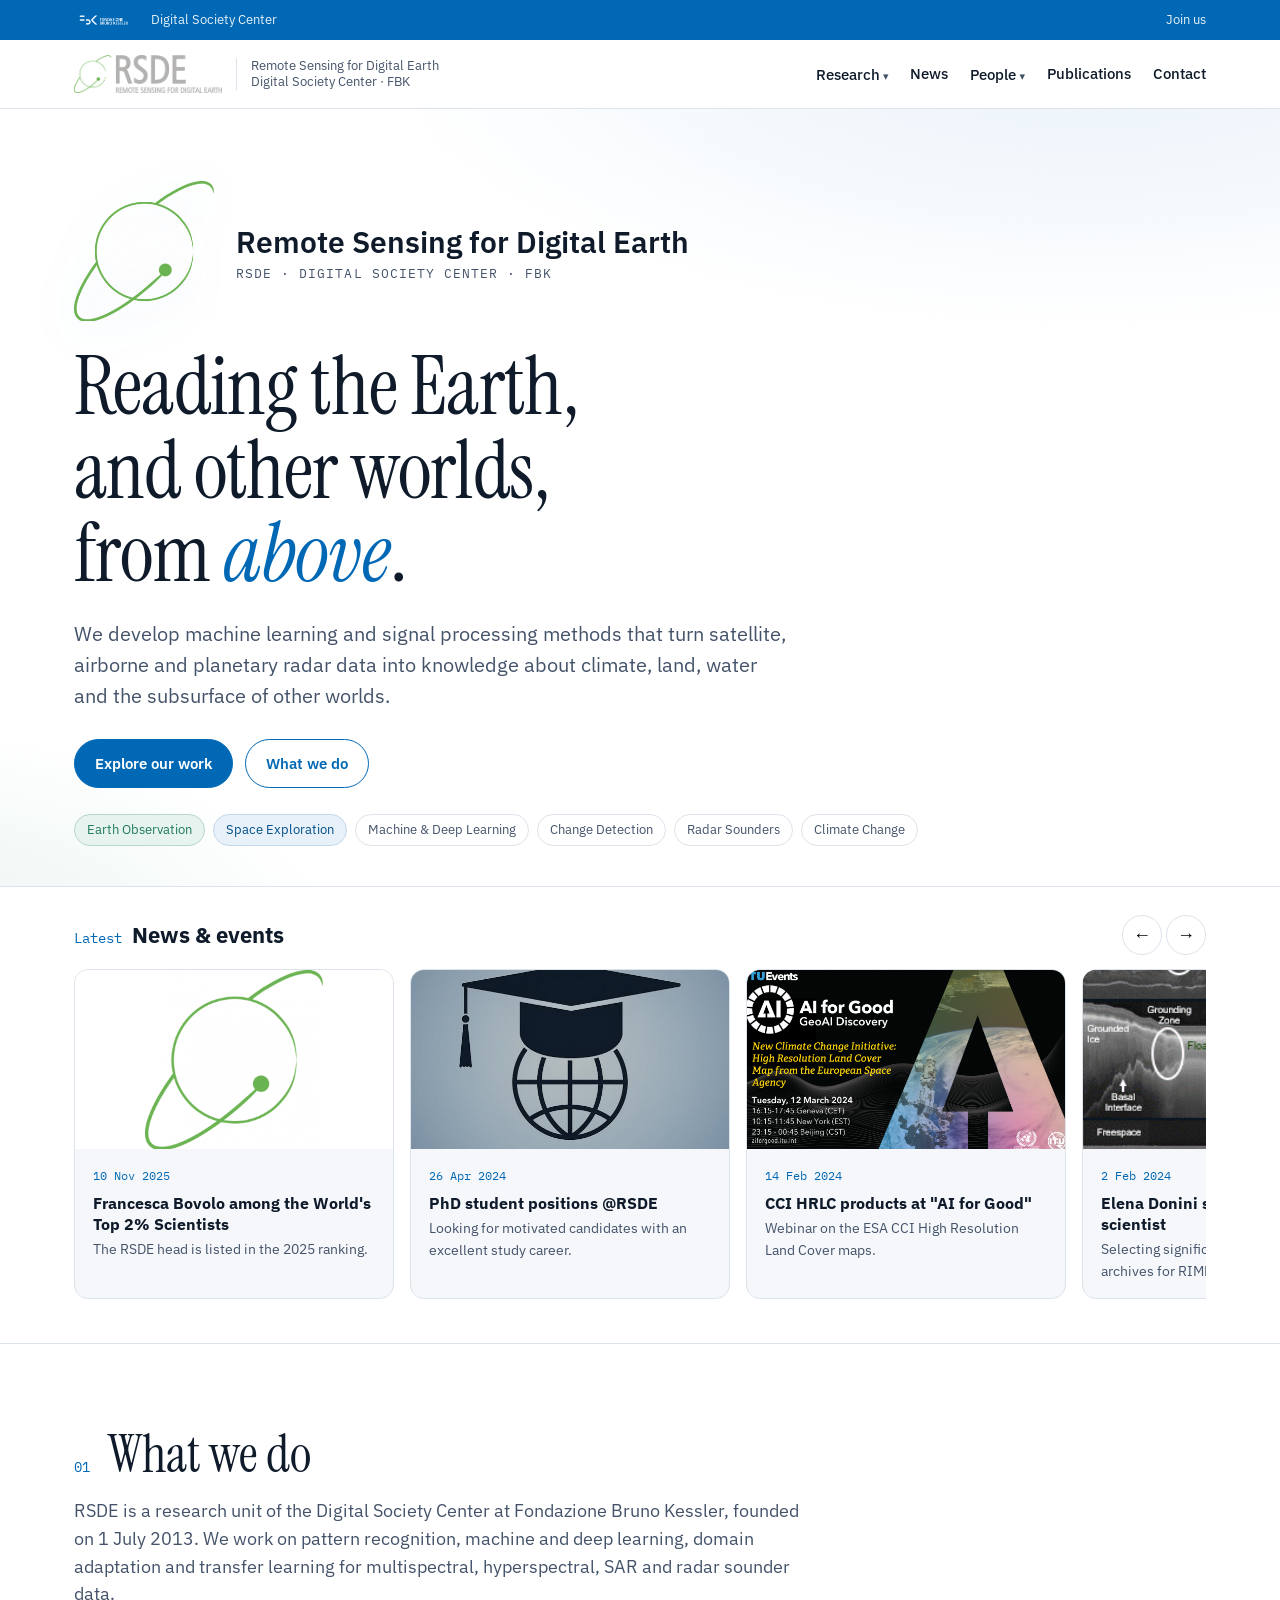
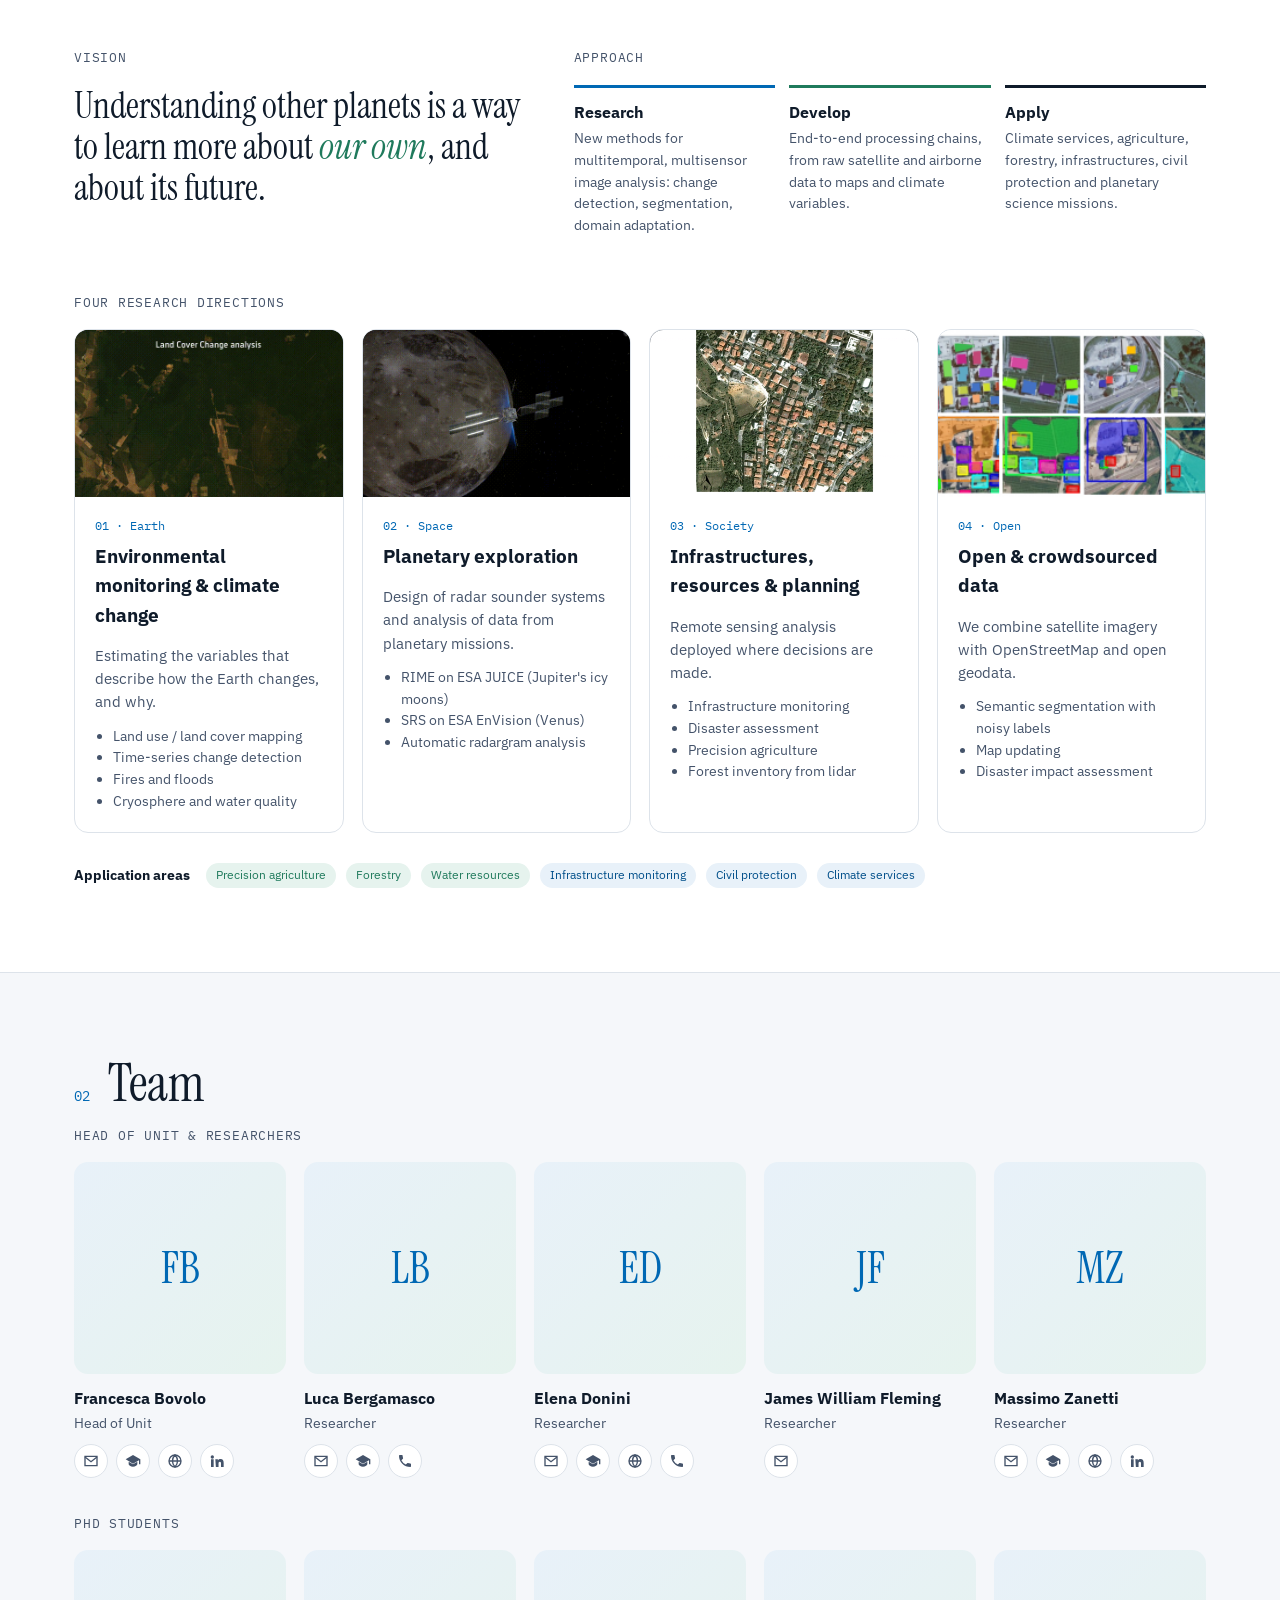
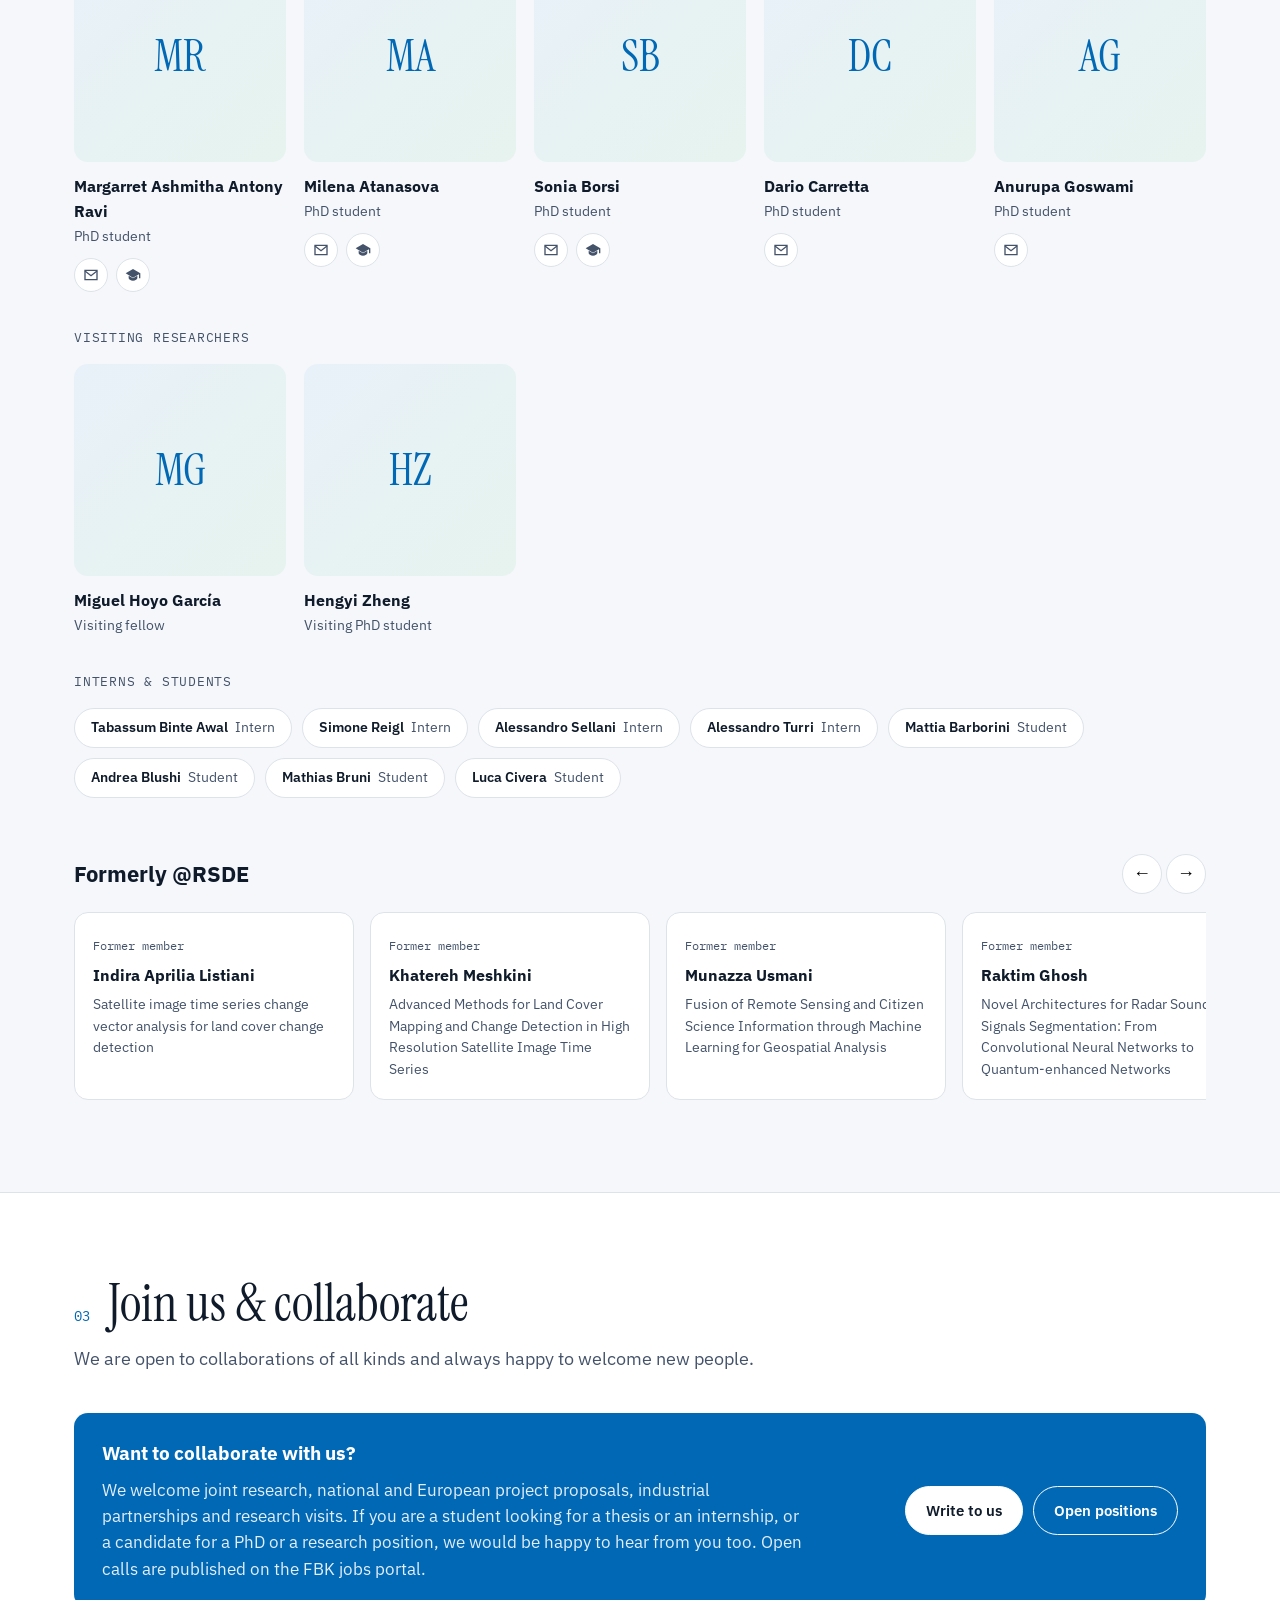
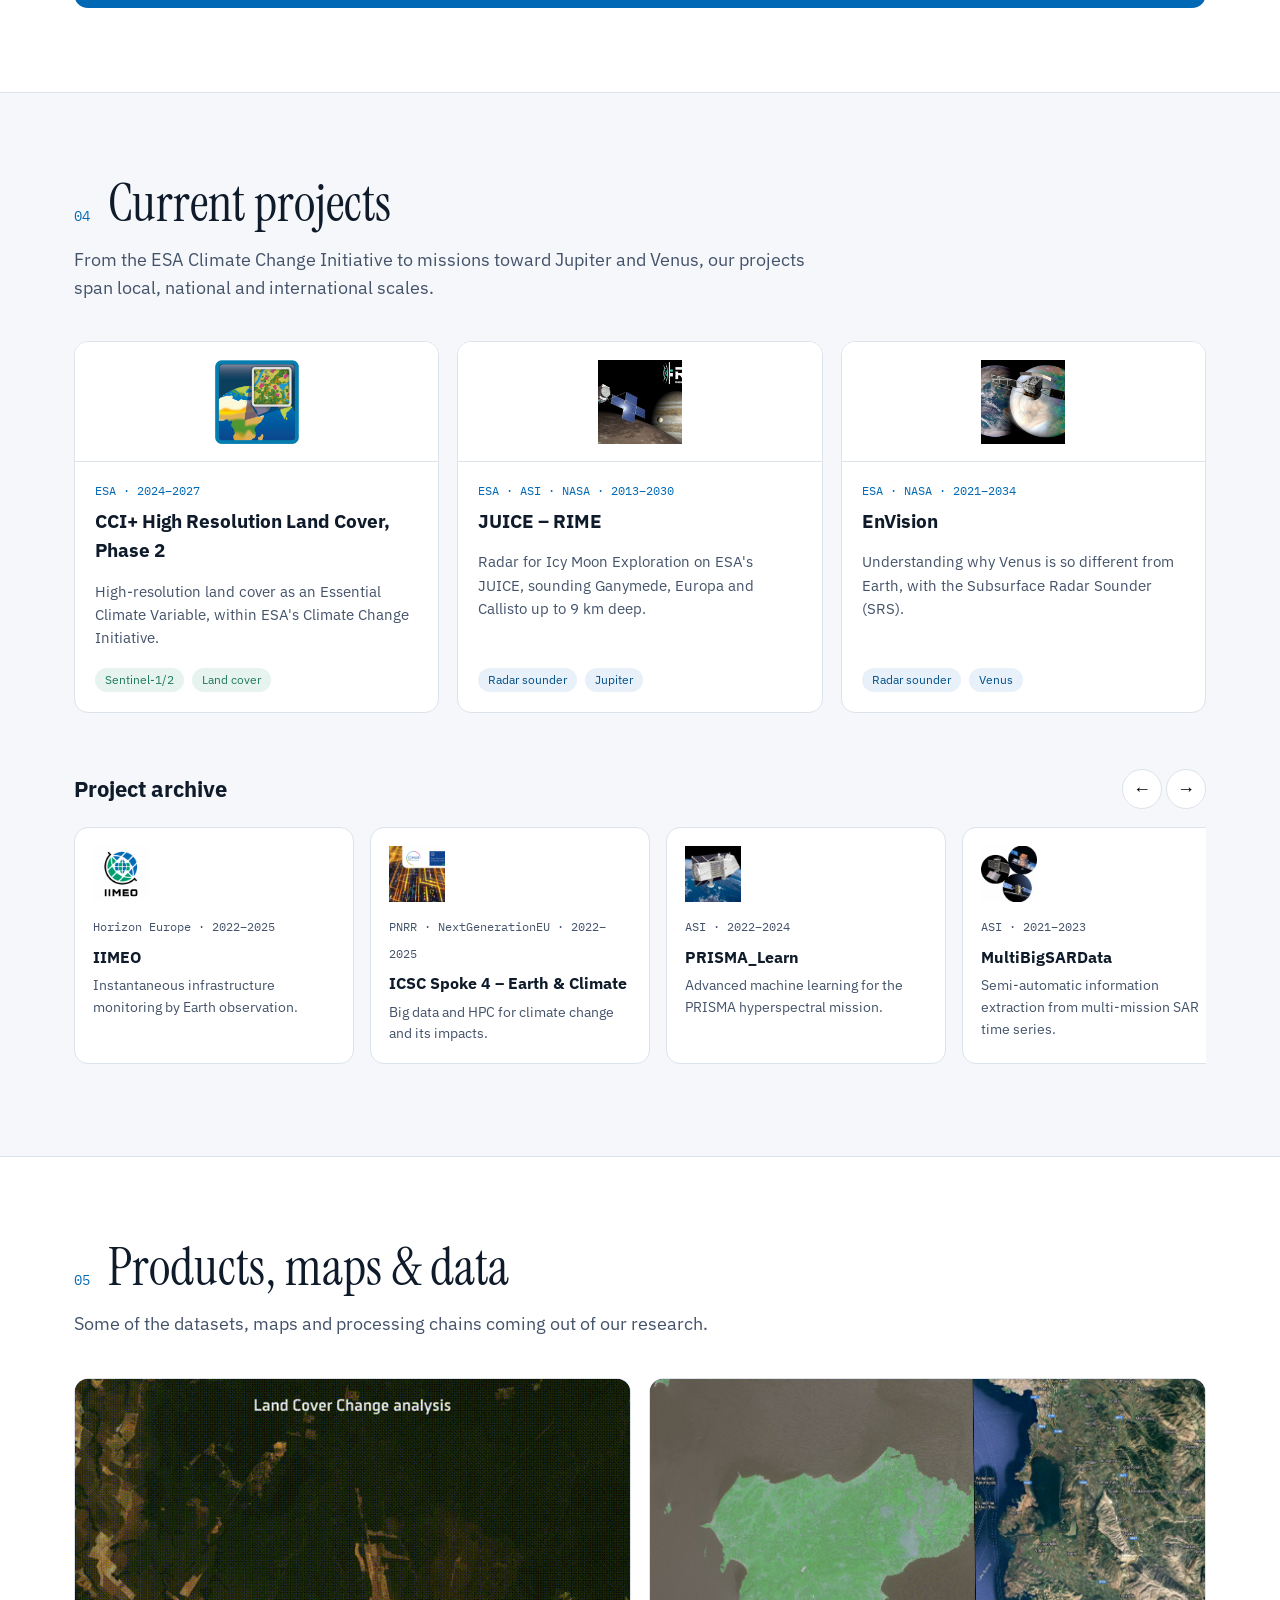
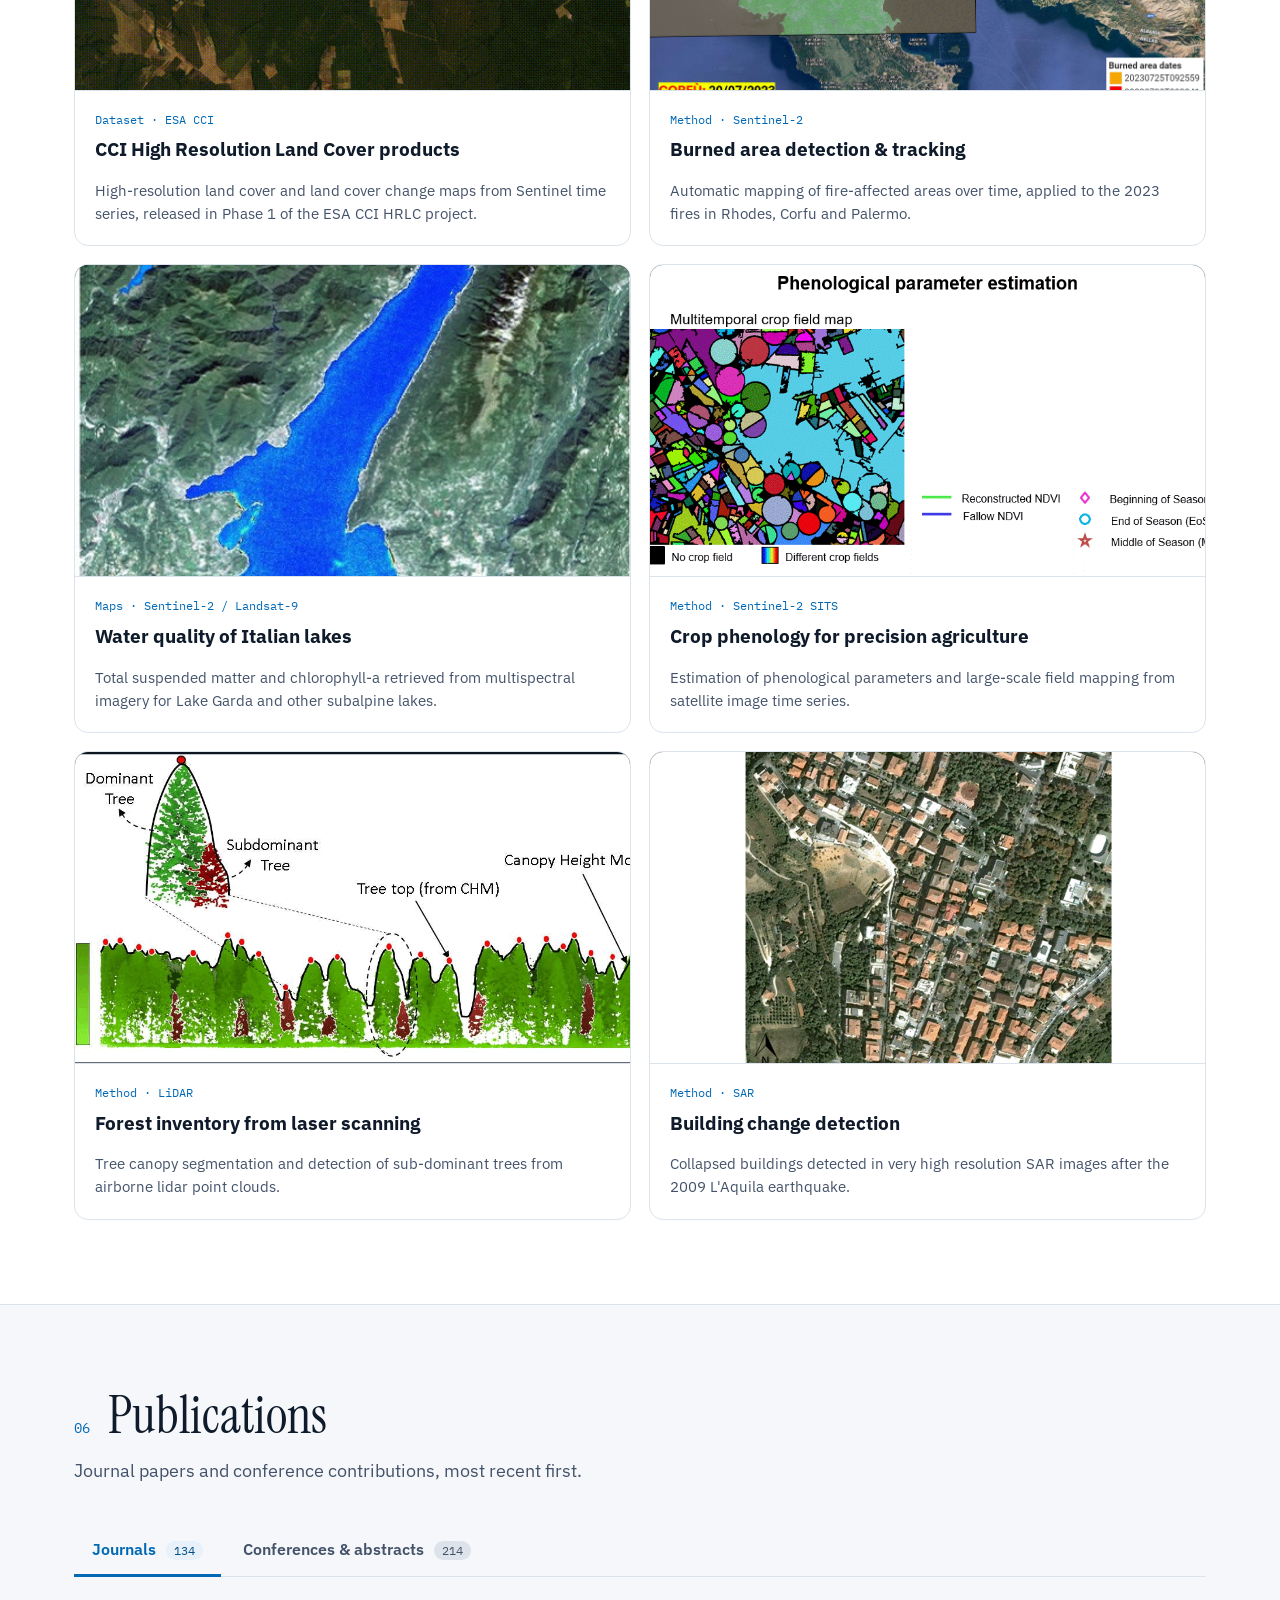
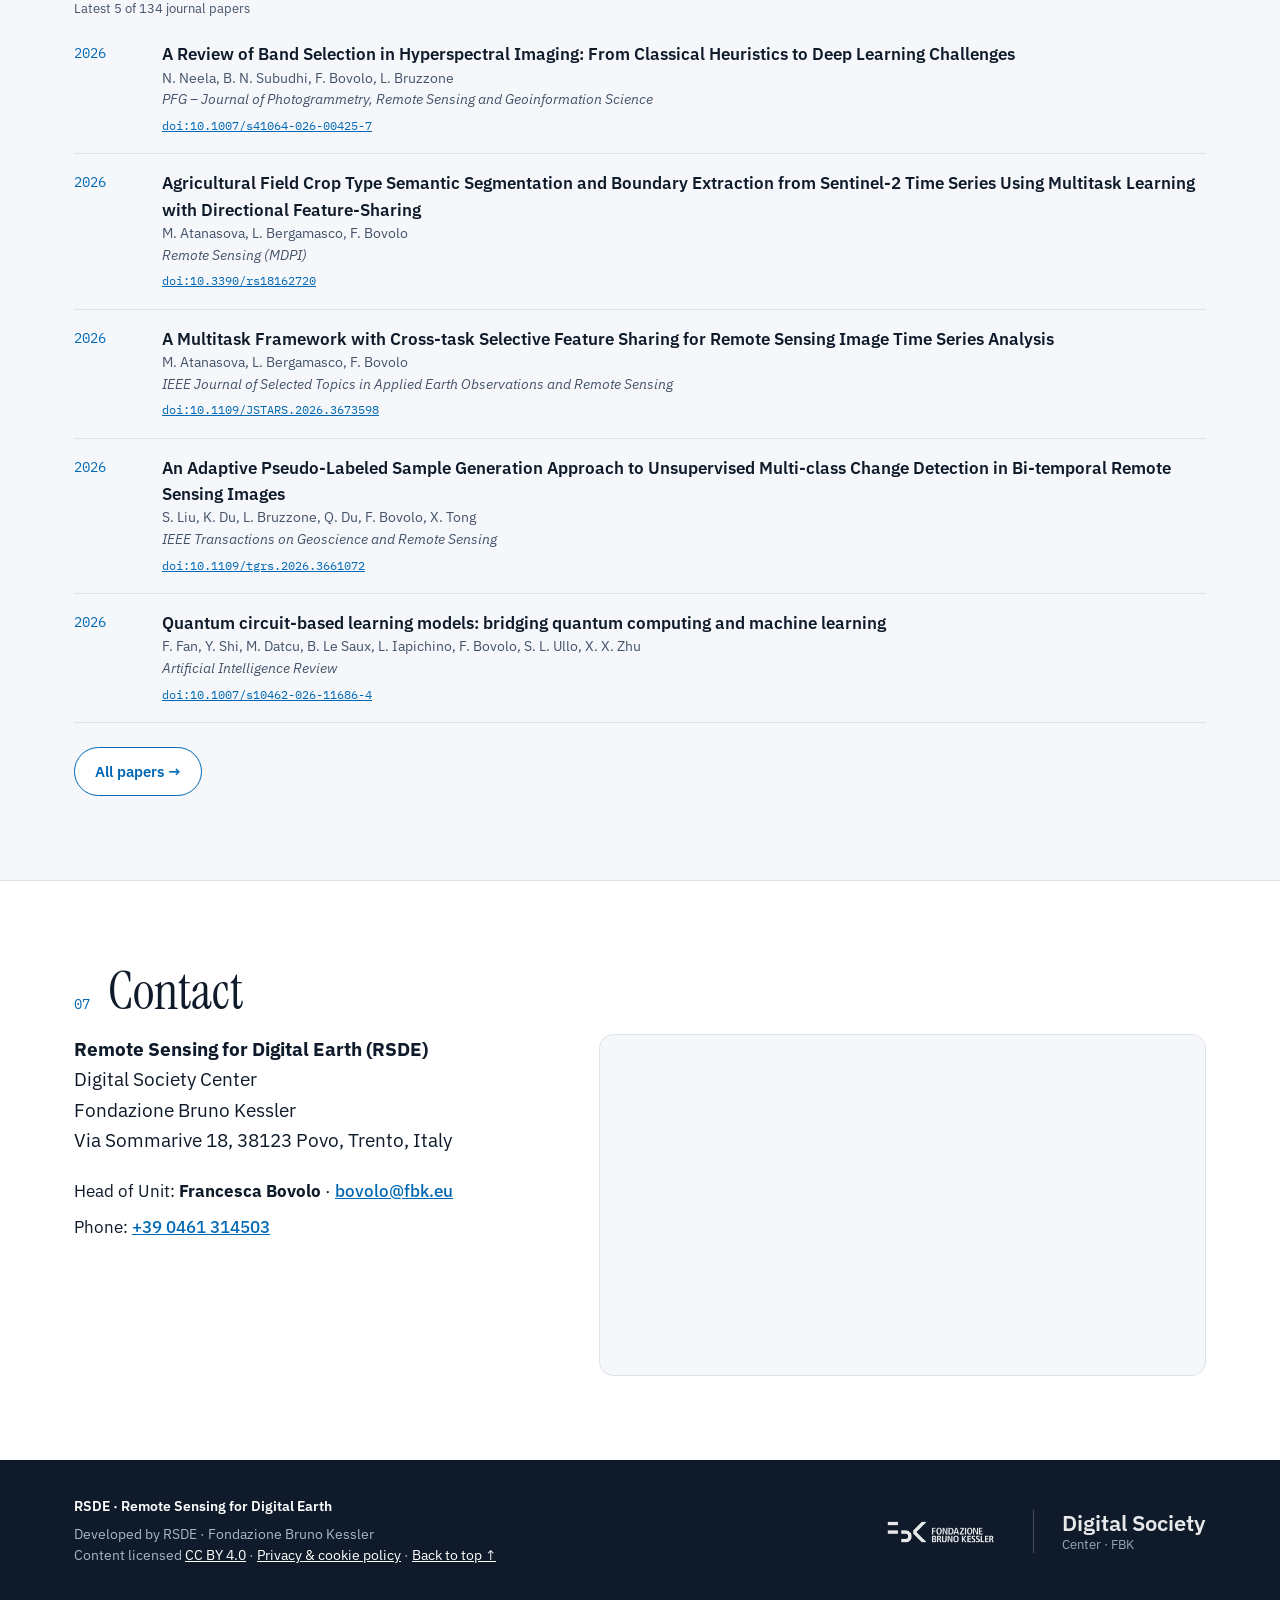
==== commit 829ce228: "agg" ====
--- a/index.html
+++ b/index.html
@@ -42,7 +42,7 @@
       </div>
       <a href="#latest">News</a>
       <div class="dd"><a href="#team">People</a>
-        <div class="menu"><a href="#team">Team</a><a href="#former">Alumni</a><a href="#join">Join us</a></div>
+        <div class="menu"><a href="#team">Team</a><a href="#former">Alumni</a><a href="#join">Join us &amp; collaborate</a></div>
       </div>
       <a href="publications.html">Publications</a>
       <a href="#contact">Contact</a>
@@ -57,17 +57,6 @@
       <img src="img/cropped-RSDE_Planet_colour_transparent-270x270.png" data-fallback="https://rsde.fbk.eu/wp-content/uploads/2024/01/cropped-RSDE_Planet_colour_transparent-270x270.png" alt="RSDE logo">
       <div class="nm"><b>Remote Sensing for Digital Earth</b>RSDE · Digital Society Center · FBK</div>
     </div>
-    <div class="slider" id="slider">
-      <figure class="slide on"><img src="img/MicrosoftTeams-image-46-627x376.jpg" data-fallback="https://rsde.fbk.eu/wp-content/uploads/2024/01/MicrosoftTeams-image-46-627x376.jpg" alt="ESA CCI High Resolution Land Cover, Phase-2 kick-off"><figcaption><span>Projects</span>ESA CCI High Resolution Land Cover, Phase-2 kick-off</figcaption></figure>
-      <figure class="slide"><img loading="lazy" src="img/RIME2023_scene002logounitn_cut.gif" data-fallback="https://rsde.fbk.eu/wp-content/uploads/2024/03/RIME2023_scene002logounitn_cut.gif" alt="RIME radar sounder scanning Ganymede · ESA JUICE"><figcaption><span>Space exploration</span>RIME radar sounder scanning Ganymede · ESA JUICE</figcaption></figure>
-      <figure class="slide"><img loading="lazy" src="img/scene3_amazon_cd_deforestation_v9_0001-1500-ezgif.com-speed.gif" data-fallback="https://rsde.fbk.eu/wp-content/uploads/2024/03/scene3_amazon_cd_deforestation_v9_0001-1500-ezgif.com-speed.gif" alt="Land cover change: deforestation in Amazonia · ESA CCI HRLC"><figcaption><span>Earth observation</span>Land cover change: deforestation in Amazonia · ESA CCI HRLC</figcaption></figure>
-      <figure class="slide"><img loading="lazy" src="img/IMG_4627-627x375.png" data-fallback="https://rsde.fbk.eu/wp-content/uploads/2024/01/IMG_4627-627x375.png" alt="ESA adopts the EnVision mission to Venus"><figcaption><span>Space exploration</span>ESA adopts the EnVision mission to Venus</figcaption></figure>
-      <figure class="slide"><img loading="lazy" src="img/3lakes_TSM_only_maps.gif" data-fallback="https://rsde.fbk.eu/wp-content/uploads/2024/03/3lakes_TSM_only_maps.gif" alt="Water quality: total suspended matter in Lake Garda · Sentinel-2"><figcaption><span>Earth observation</span>Water quality: total suspended matter in Lake Garda · Sentinel-2</figcaption></figure>
-      <figure class="slide"><img loading="lazy" src="img/burned_area_trk.gif" data-fallback="https://rsde.fbk.eu/wp-content/uploads/2024/04/burned_area_trk.gif" alt="Burned area tracking: 2023 wildfires in Rhodes and Corfu"><figcaption><span>Earth observation</span>Burned area tracking: 2023 wildfires in Rhodes and Corfu</figcaption></figure>
-      <figure class="slide"><img loading="lazy" src="img/ice_layers_verticale.gif" data-fallback="https://rsde.fbk.eu/wp-content/uploads/2024/04/ice_layers_verticale.gif" alt="Ice subsurface layers from radar sounder data · Antarctica"><figcaption><span>Cryosphere</span>Ice subsurface layers from radar sounder data · Antarctica</figcaption></figure>
-      <div class="sdots"><button aria-label="Slide 1" class="on"></button><button aria-label="Slide 2"></button><button aria-label="Slide 3"></button><button aria-label="Slide 4"></button><button aria-label="Slide 5"></button><button aria-label="Slide 6"></button><button aria-label="Slide 7"></button></div>
-    </div>
-
     <h1>Reading the Earth, and other worlds, from <em>above</em>.</h1>
     <p class="lead">We develop machine learning and signal processing methods that turn satellite, airborne and planetary radar data into knowledge about climate, land, water and the subsurface of other worlds.</p>
     <div class="btns">
@@ -170,14 +159,6 @@
       <span class="pill g">Precision agriculture</span><span class="pill g">Forestry</span><span class="pill g">Water resources</span>
       <span class="pill">Infrastructure monitoring</span><span class="pill">Civil protection</span><span class="pill">Climate services</span>
     </div>
-
-    <div class="callout">
-      <div>
-        <h3>Want to collaborate with us?</h3>
-        <p>We are open to collaborations of all kinds: joint research, national and European project proposals, industrial partnerships, research visits and student theses. Whether you are a researcher, a company, an institution or a student interested in remote sensing, we would be glad to hear your ideas.</p>
-      </div>
-      <a class="btn" href="#contact">Get in touch</a>
-    </div>
   </div>
 </section>
 
@@ -198,12 +179,12 @@
 <!-- 03 JOIN US (open positions / internships, as in most.fbk.eu) -->
 <section id="join">
   <div class="wrap">
-    <div class="sec-head"><span class="sec-num">03</span><h2>Join us</h2></div>
-    <p class="sec-intro">We welcome students, researchers and partners who share our interest in remote sensing and machine learning.</p>
+    <div class="sec-head"><span class="sec-num">03</span><h2>Join us &amp; collaborate</h2></div>
+    <p class="sec-intro">We are open to collaborations of all kinds and always happy to welcome new people.</p>
     <div class="callout" style="background:var(--blue);margin-top:0">
       <div>
         <h3>Want to collaborate with us?</h3>
-        <p style="color:#e3eef8">Whether you are a student looking for a thesis or an internship, a candidate for a PhD or a research position, or a researcher interested in working together, we would be happy to hear from you. Open calls are published on the FBK jobs portal.</p>
+        <p style="color:#e3eef8">We welcome joint research, national and European project proposals, industrial partnerships and research visits. If you are a student looking for a thesis or an internship, or a candidate for a PhD or a research position, we would be happy to hear from you too. Open calls are published on the FBK jobs portal.</p>
       </div>
       <div style="display:flex;gap:10px;flex-wrap:wrap">
         <a class="btn" href="mailto:bovolo@fbk.eu">Write to us</a>
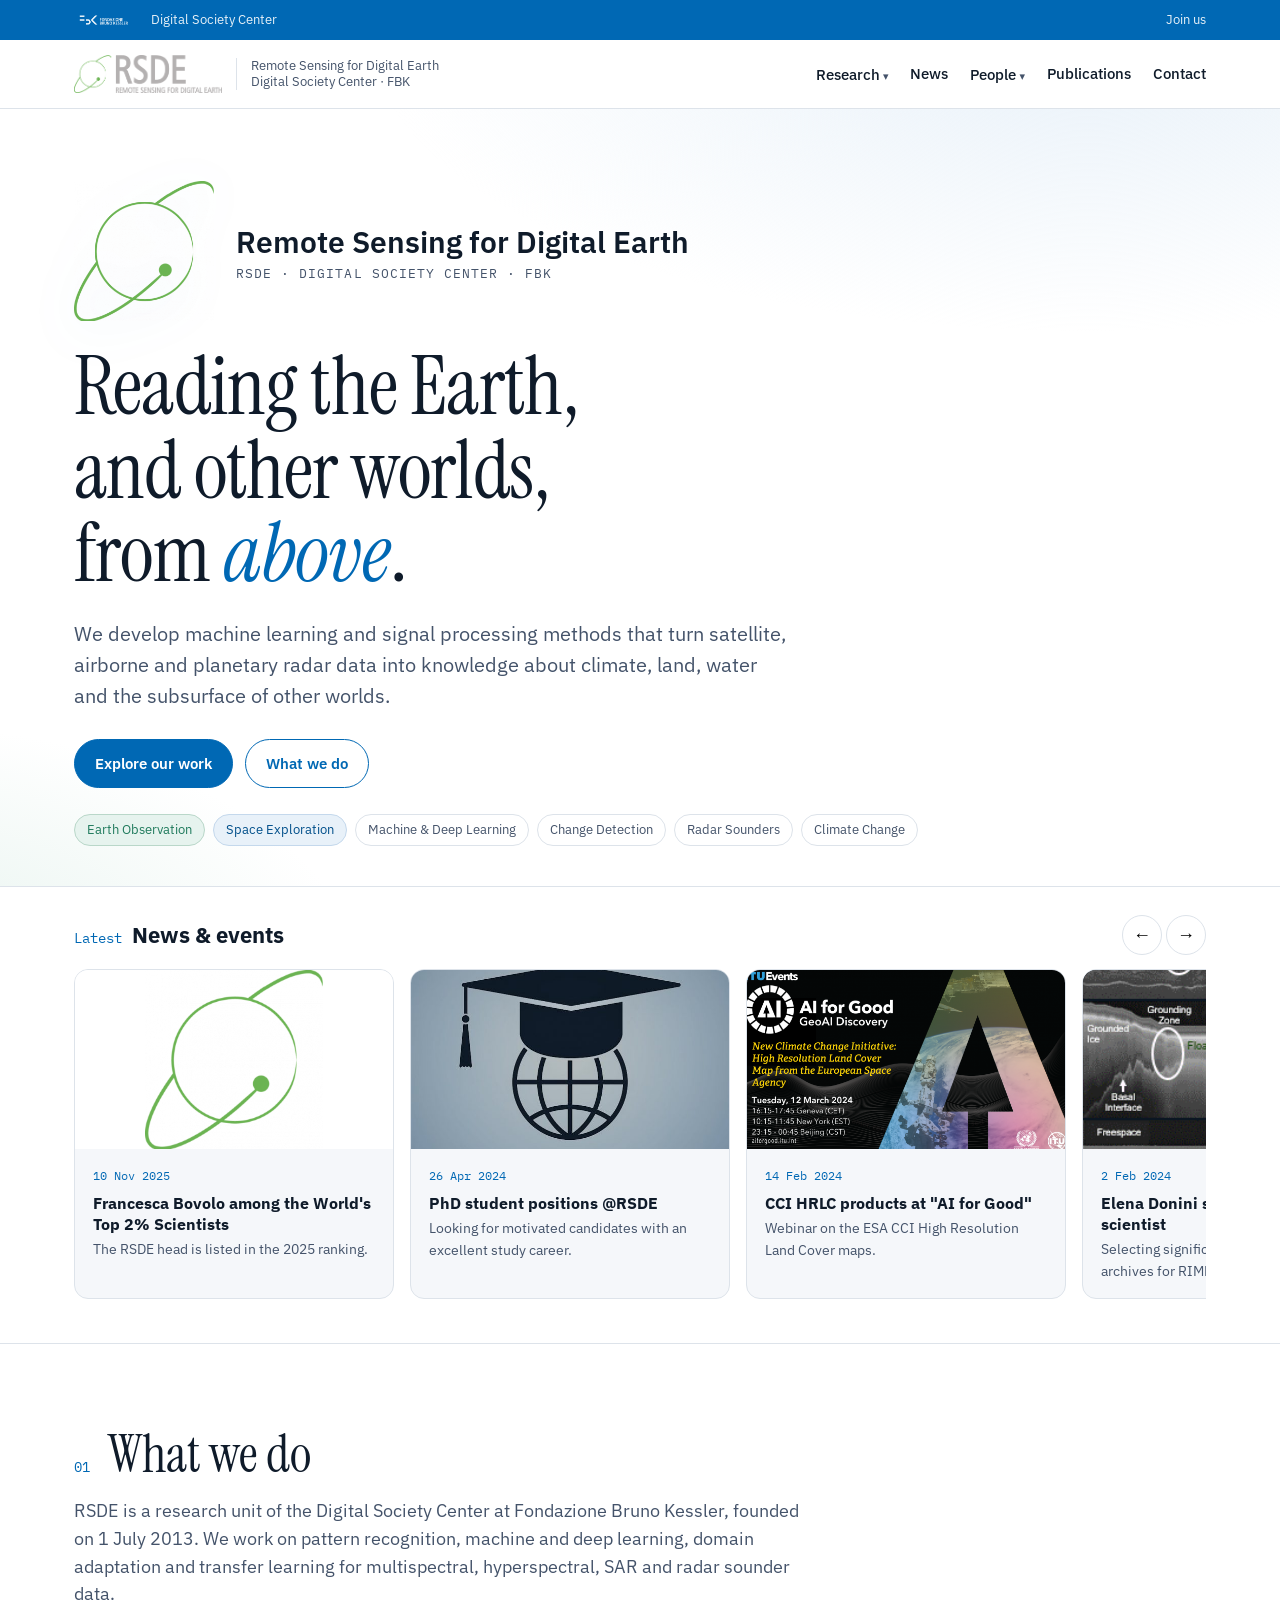
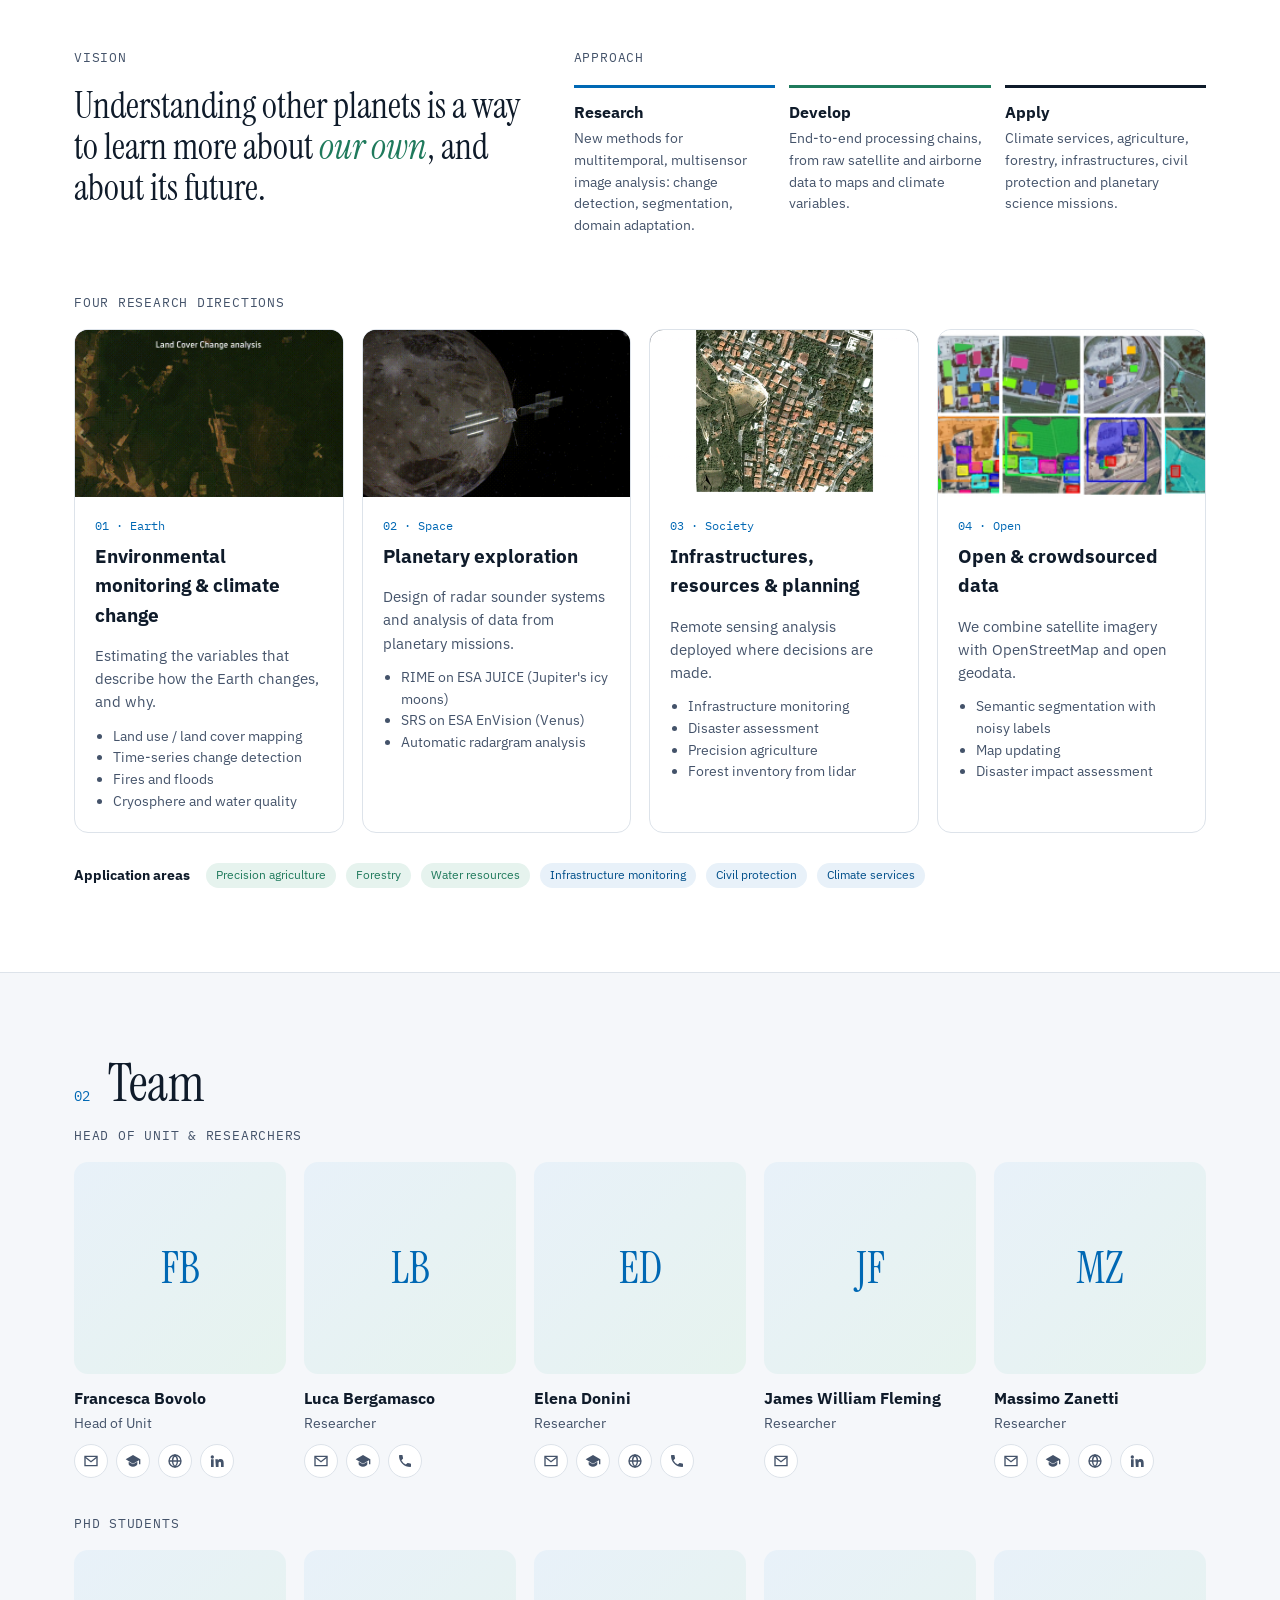
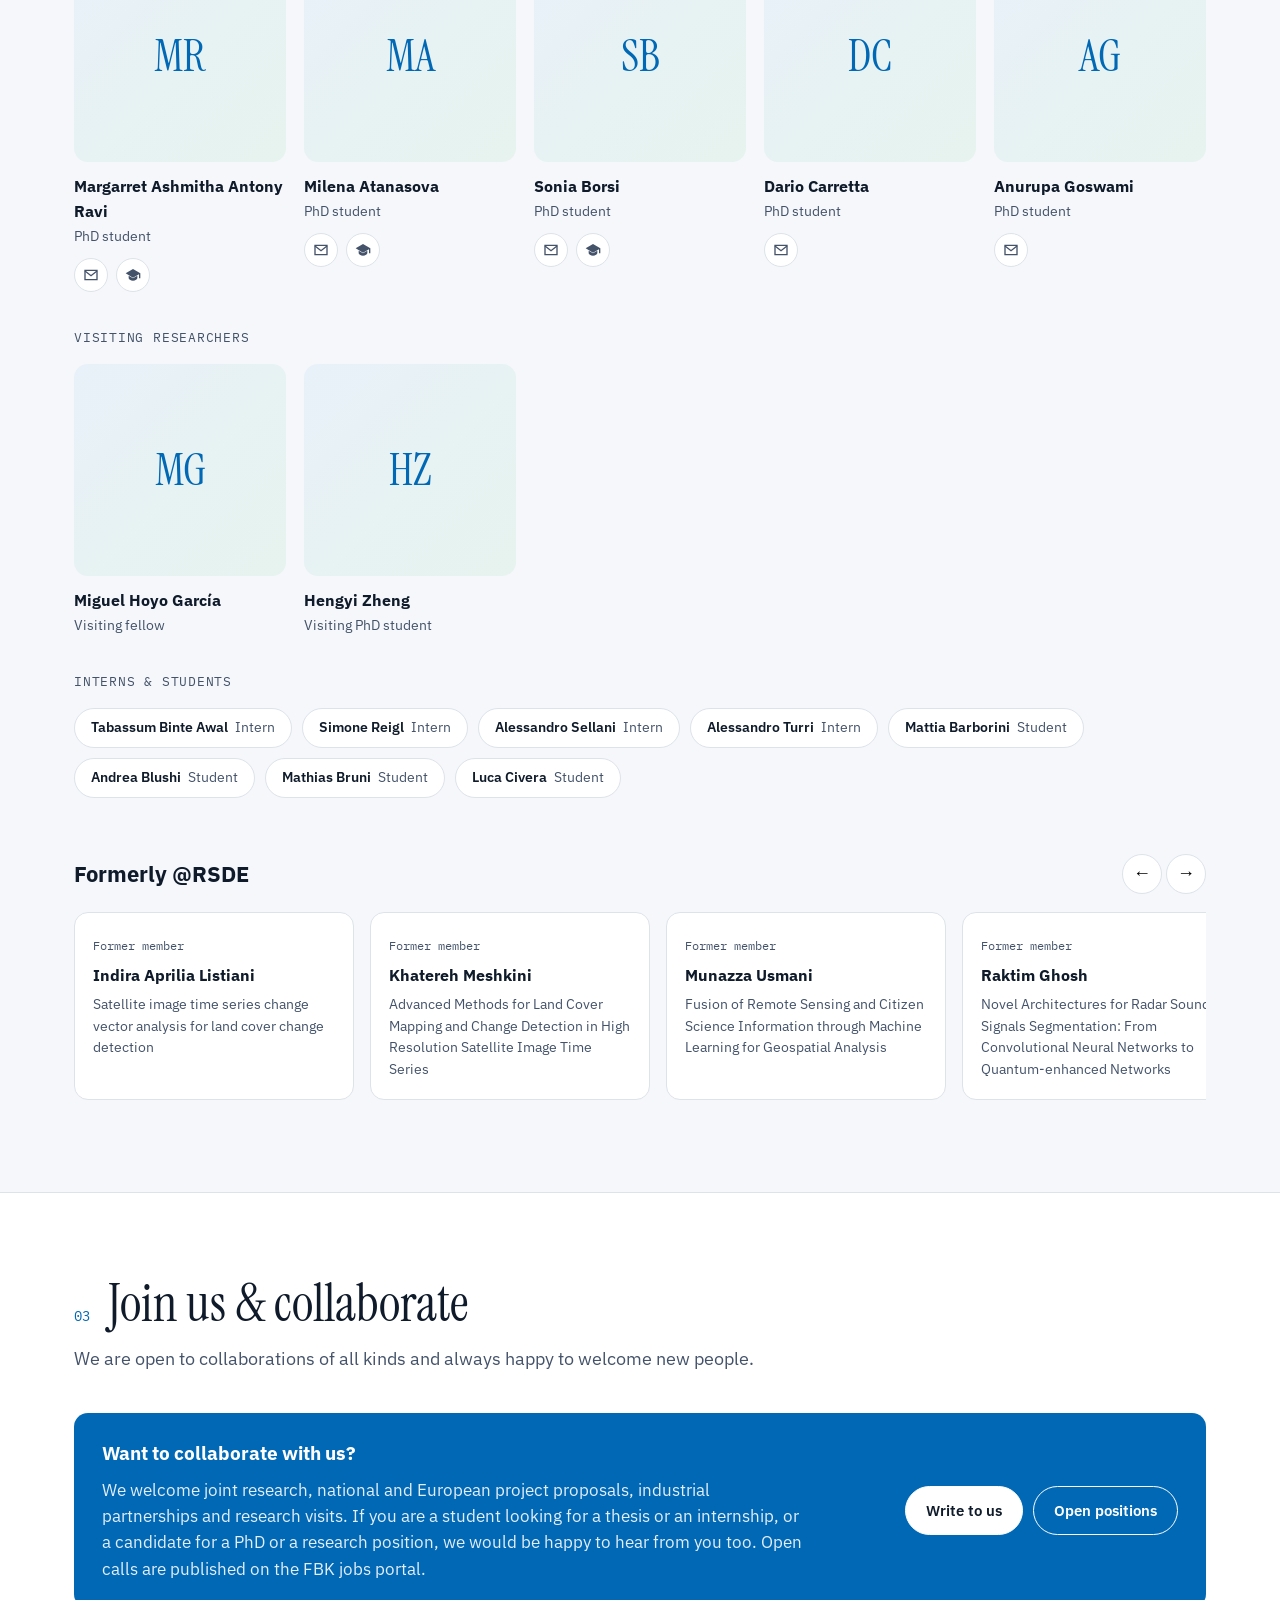
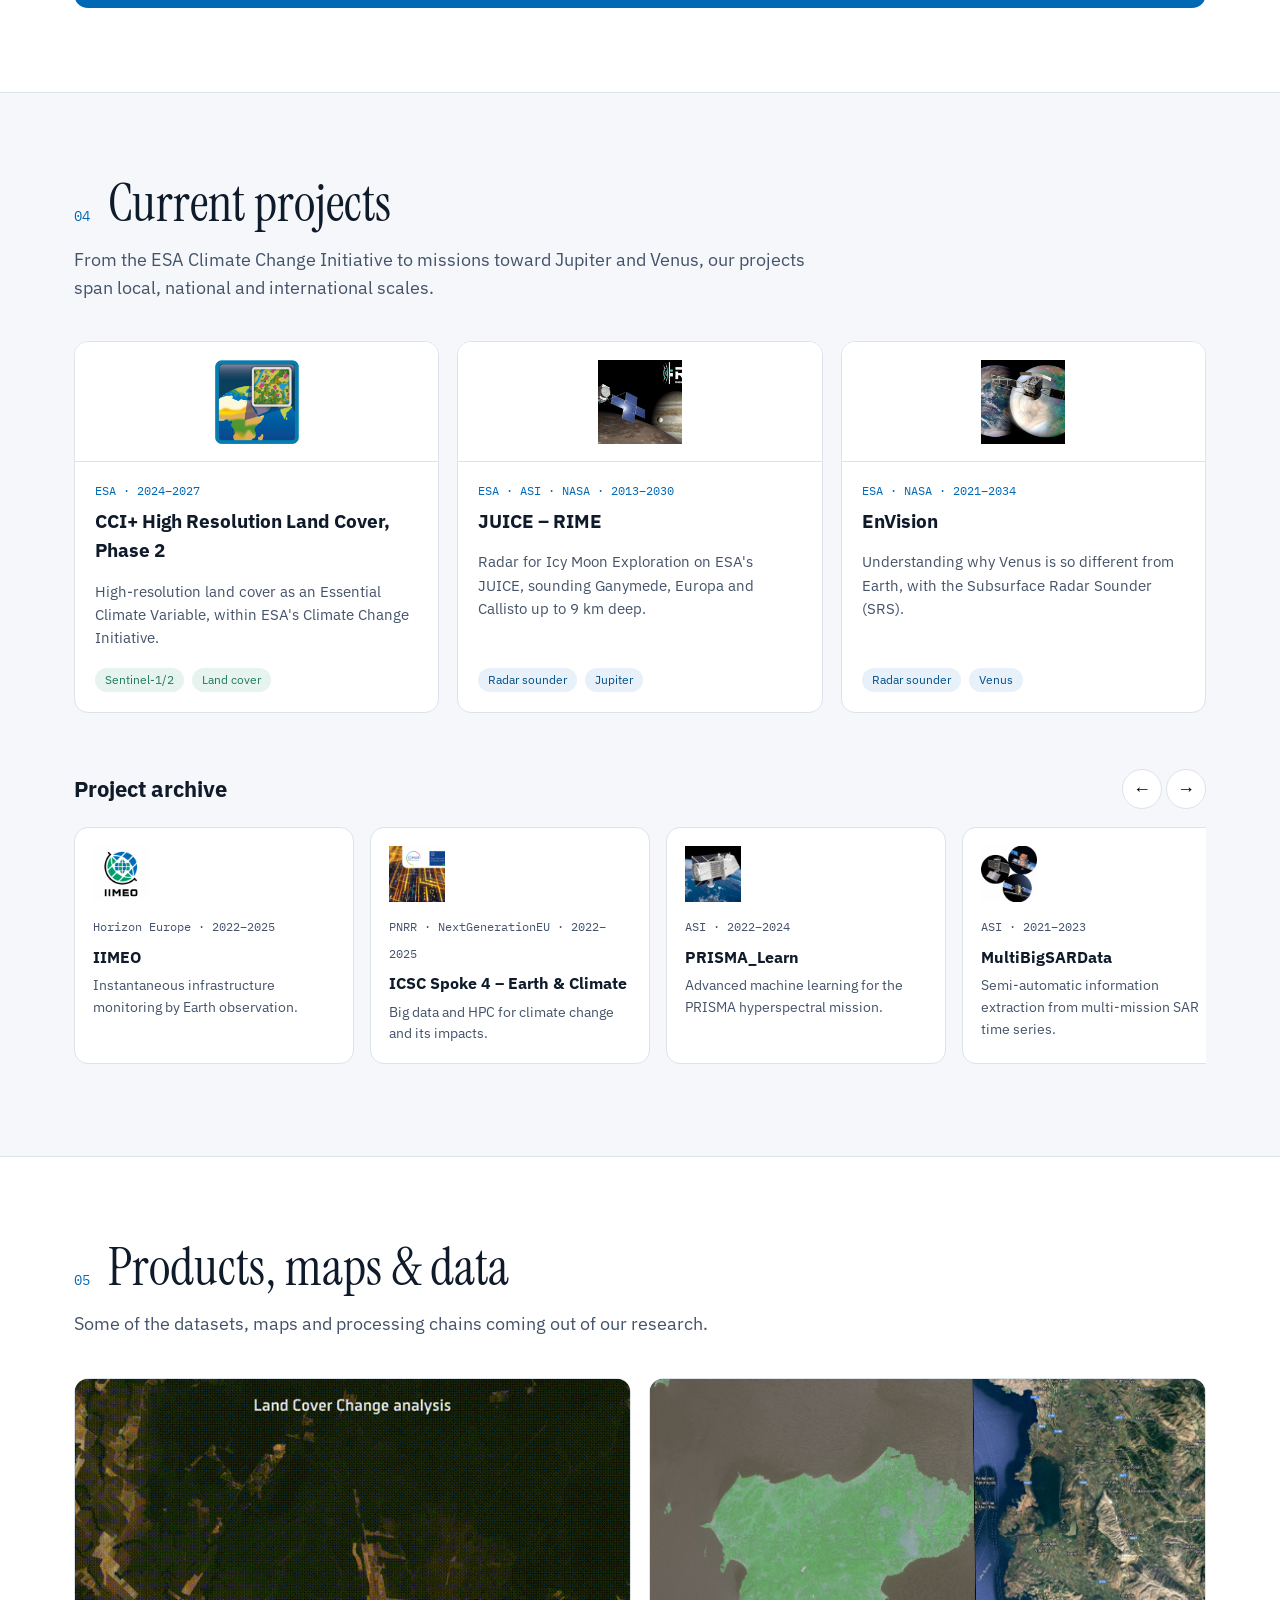
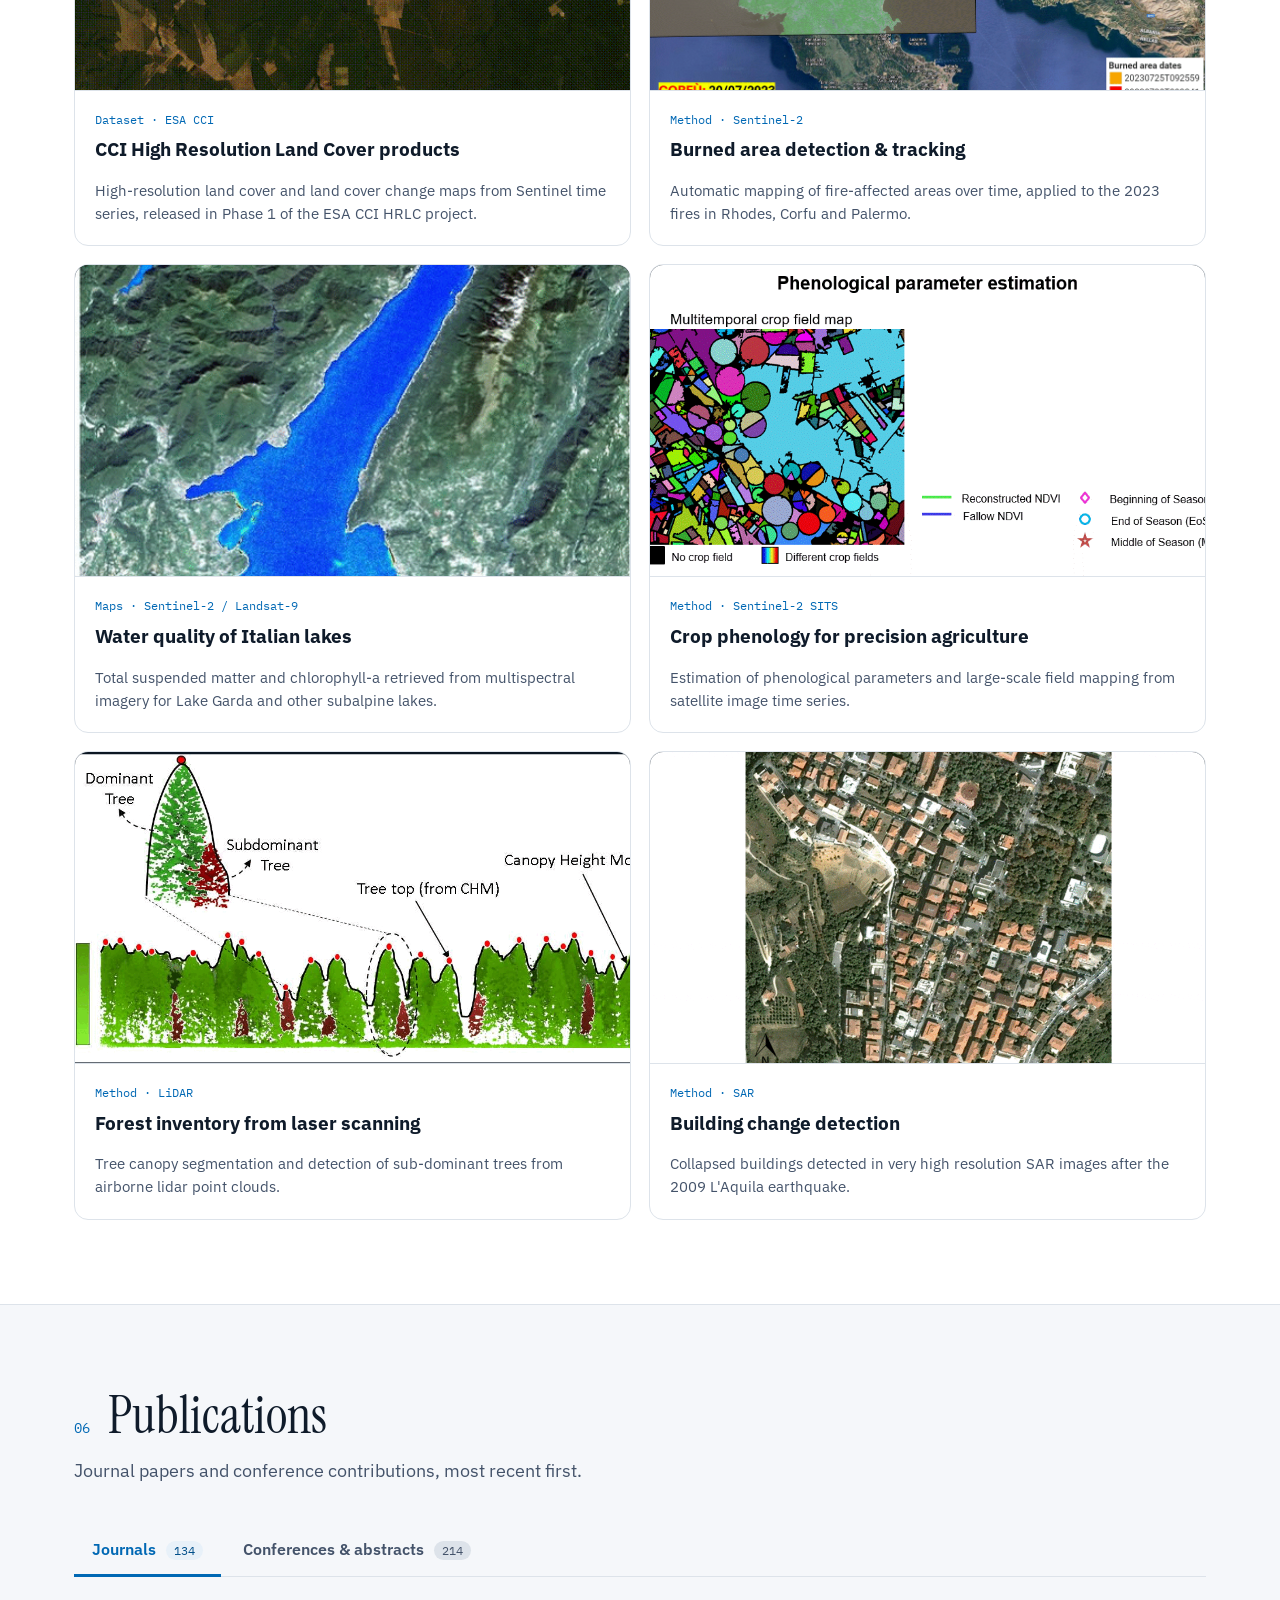
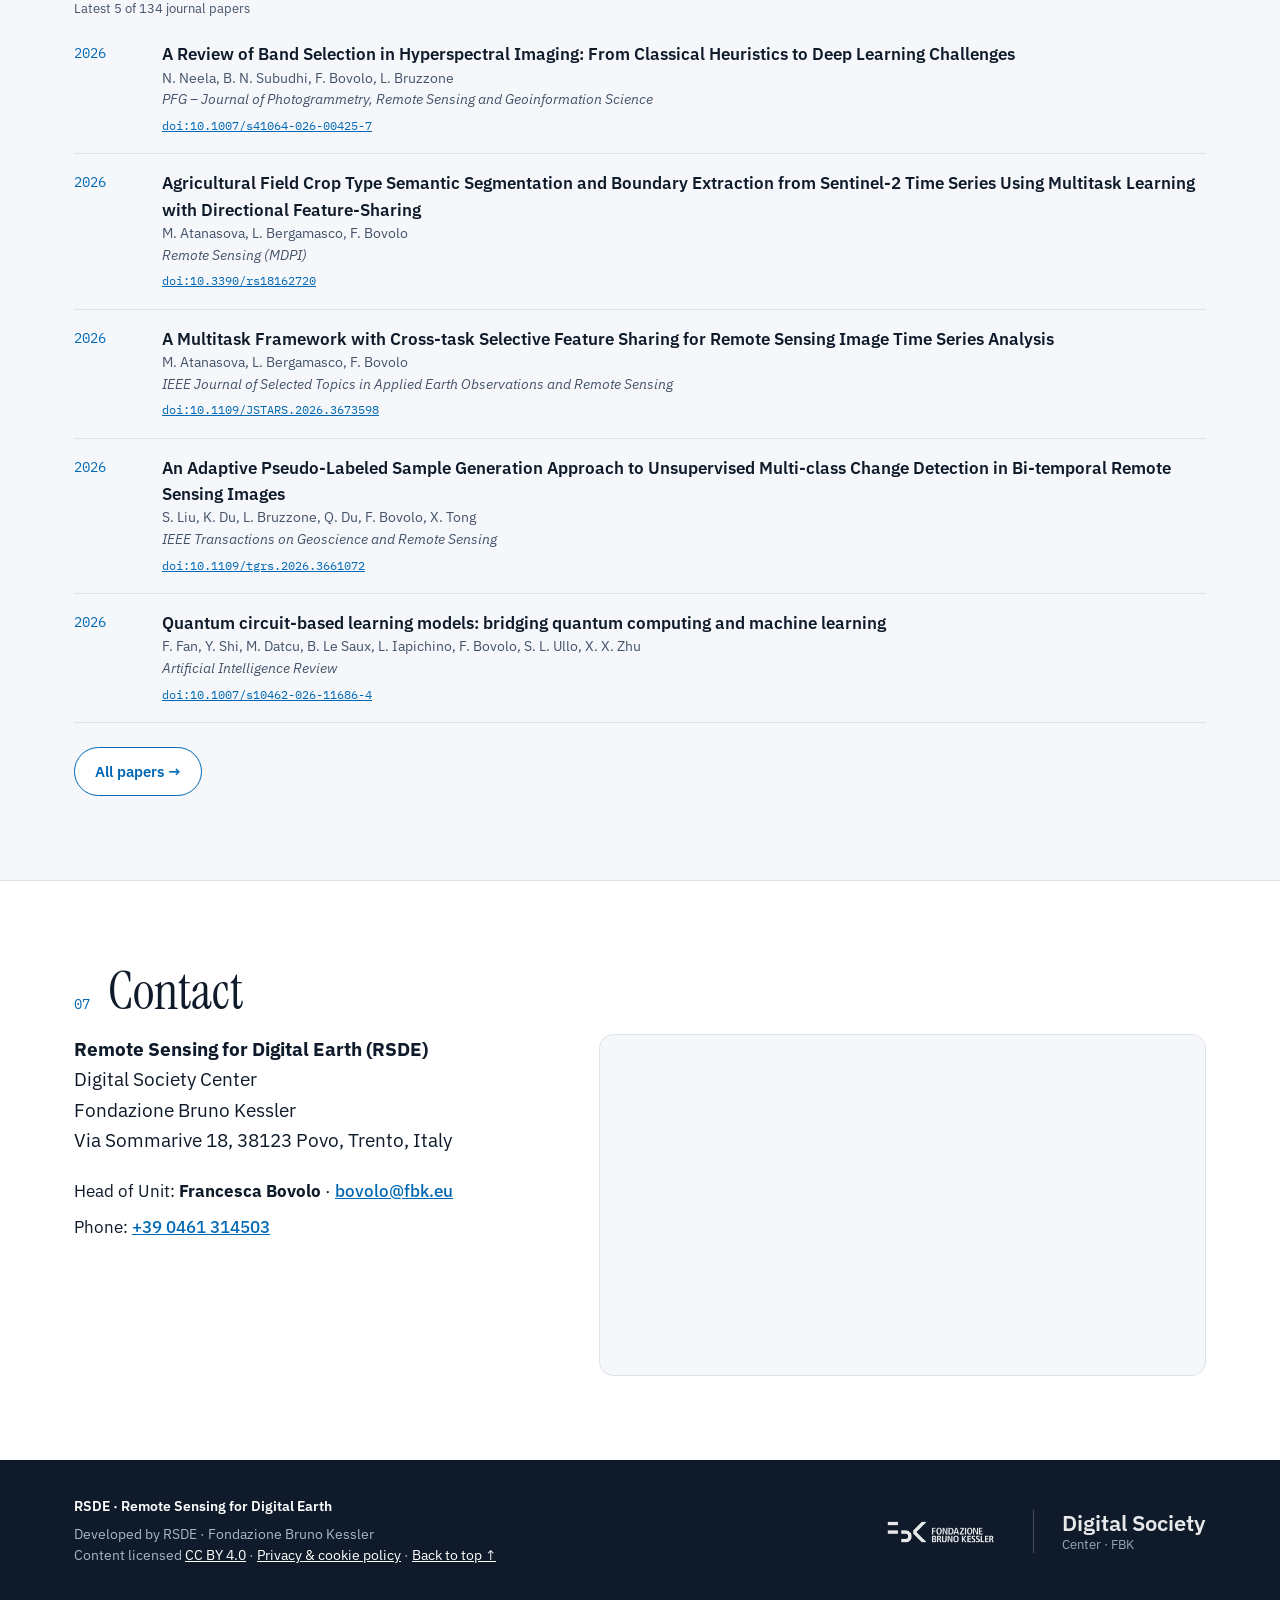
==== commit 1ac47f61: "agg" ====
--- a/index.html
+++ b/index.html
@@ -81,15 +81,7 @@
       <h3><span class="mono" style="color:var(--blue);font-size:14px;font-weight:400">Latest</span>&nbsp; News & events</h3>
       <div class="arrows"><button aria-label="Previous" data-rail="newsrail" data-dir="-1">←</button> <button aria-label="Next" data-rail="newsrail" data-dir="1">→</button></div>
     </div>
-    <div class="rail" id="newsrail">
-      <a class="news-item" href="https://magazine.fbk.eu/en/news/fbk-in-the-worlds-top-2-scientists-2025/"><div class="nthumb"><img loading="lazy" src="img/cropped-RSDE_Planet_colour_transparent-270x270.png" data-fallback="https://rsde.fbk.eu/wp-content/uploads/2024/01/cropped-RSDE_Planet_colour_transparent-270x270.png" alt="" style="object-fit:contain;background:#fff"></div><span class="date">10 Nov 2025</span><h4>Francesca Bovolo among the World's Top 2% Scientists</h4><p>The RSDE head is listed in the 2025 ranking.</p></a>
-      <a class="news-item" href="https://rsde.fbk.eu/phd-student-positions-rsde-2024/"><div class="nthumb"><img loading="lazy" src="img/graduation-cap-and-globe-icon-vector-5293774-627x376.jpg" data-fallback="https://rsde.fbk.eu/wp-content/uploads/2023/05/graduation-cap-and-globe-icon-vector-5293774-627x376.jpg" alt=""></div><span class="date">26 Apr 2024</span><h4>PhD student positions @RSDE</h4><p>Looking for motivated candidates with an excellent study career.</p></a>
-      <a class="news-item" href="https://rsde.fbk.eu/esa-cci-hrlc-webinar-aiforgood/"><div class="nthumb"><img loading="lazy" src="img/03-12-GEO-AI-627x376.png" data-fallback="https://rsde.fbk.eu/wp-content/uploads/2024/02/03-12-GEO-AI-627x376.png" alt=""></div><span class="date">14 Feb 2024</span><h4>CCI HRLC products at "AI for Good"</h4><p>Webinar on the ESA CCI High Resolution Land Cover maps.</p></a>
-      <a class="news-item" href="https://magazine.fbk.eu/en/news/elena-donini-selected-visiting-scientist-by-esa-archival-research-visitor-programme/"><div class="nthumb"><img loading="lazy" src="img/ice_layers_verticale.gif" data-fallback="https://rsde.fbk.eu/wp-content/uploads/2024/04/ice_layers_verticale.gif" alt=""></div><span class="date">2 Feb 2024</span><h4>Elena Donini selected as ESA visiting scientist</h4><p>Selecting significant radargrams in large archives for RIME and SRS.</p></a>
-      <a class="news-item" href="https://rsde.fbk.eu/envision-adoption/"><div class="nthumb"><img loading="lazy" src="img/IMG_4627-627x375.png" data-fallback="https://rsde.fbk.eu/wp-content/uploads/2024/01/IMG_4627-627x375.png" alt=""></div><span class="date">26 Jan 2024</span><h4>Green light for EnVision</h4><p>ESA formally adopts the mission to Venus.</p></a>
-      <a class="news-item" href="https://rsde.fbk.eu/cc-hrlc-ph2-ko/"><div class="nthumb"><img loading="lazy" src="img/MicrosoftTeams-image-46-627x376.jpg" data-fallback="https://rsde.fbk.eu/wp-content/uploads/2024/01/MicrosoftTeams-image-46-627x376.jpg" alt=""></div><span class="date">19 Jan 2024</span><h4>CCI HRLC Phase 2 kicks off</h4><p>Second phase of the ESA CCI High Resolution Land Cover project.</p></a>
-      <a class="news-item" href="https://rsde.fbk.eu/rhodes-corfu-and-palermos-fires-tracking-burned-area-in-time/"><div class="nthumb"><img loading="lazy" src="img/palermo_BA-627x376.png" data-fallback="https://rsde.fbk.eu/wp-content/uploads/2023/08/palermo_BA-627x376.png" alt=""></div><span class="date">1 Aug 2023</span><h4>Rhodes, Corfu and Palermo fires</h4><p>Tracking burned area over time with Sentinel-2.</p></a>
-    </div>
+    <div class="rail" id="newsrail"></div>
   </div>
 </div>
 
@@ -322,6 +314,11 @@
     </div>
   </div>
 </section>
+
+<dialog id="newsdlg" class="ndlg" aria-label="News">
+  <button class="pclose" aria-label="Close">×</button>
+  <div class="nbody"></div>
+</dialog>
 
 <dialog id="profile" aria-label="Team member profile">
   <button class="pclose" aria-label="Close">×</button>
@@ -420,8 +417,131 @@
 })();
 
 /* ---------- RENDER ---------- */
+
 const esc = s => String(s).replace(/[&<>"]/g, c => ({'&':'&amp;','<':'&lt;','>':'&gt;','"':'&quot;'}[c]));
 const initials = n => { const w = n.replace(/,.*$/,'').trim().split(/\s+/); return (w[0][0] + (w.length>1 ? w[w.length-1][0] : '')).toUpperCase(); };
+
+/* ---------- NEWS: add new items at the top ----------
+   img: file in img/  ·  text: one string per paragraph  ·  link: original article */
+const NEWS = [
+ {
+  "id": "top2-2025",
+  "date": "10 Nov 2025",
+  "title": "Francesca Bovolo among the World's Top 2% Scientists",
+  "img": "cropped-RSDE_Planet_colour_transparent-270x270.png",
+  "fb": "https://rsde.fbk.eu/wp-content/uploads/2024/01/cropped-RSDE_Planet_colour_transparent-270x270.png",
+  "contain": true,
+  "short": "The RSDE head is listed in the 2025 ranking.",
+  "text": [
+   "Francesca Bovolo, founder and head of RSDE, is included in the 2025 edition of the World's Top 2% Scientists ranking, compiled by Stanford University and published by Elsevier on the basis of Scopus citation data.",
+   "In an interview with FBK Magazine she looks back at the experiences that shaped her research, from the ESA Climate Change Initiative to the unit's role in two ESA missions: JUICE, to Jupiter and its icy moons, and EnVision, to Venus."
+  ],
+  "link": "https://magazine.fbk.eu/en/news/fbk-in-the-worlds-top-2-scientists-2025/",
+  "src": "FBK Magazine"
+ },
+ {
+  "id": "phd-2024",
+  "date": "26 Apr 2024",
+  "title": "PhD student positions @RSDE",
+  "img": "graduation-cap-and-globe-icon-vector-5293774-627x376.jpg",
+  "fb": "https://rsde.fbk.eu/wp-content/uploads/2023/05/graduation-cap-and-globe-icon-vector-5293774-627x376.jpg",
+  "short": "Looking for motivated candidates with an excellent study career.",
+  "text": [
+   "RSDE is looking for strongly motivated PhD candidates with an excellent study career, interested in remote sensing, machine learning and the analysis of satellite and planetary radar data.",
+   "PhD grants are offered together with the University of Trento. Open calls are published on the FBK PhD portal."
+  ],
+  "link": "https://rsde.fbk.eu/phd-student-positions-rsde-2024/",
+  "src": "rsde.fbk.eu"
+ },
+ {
+  "id": "aiforgood-2024",
+  "date": "14 Feb 2024",
+  "title": "CCI HRLC products at \"AI for Good\"",
+  "img": "03-12-GEO-AI-627x376.png",
+  "fb": "https://rsde.fbk.eu/wp-content/uploads/2024/02/03-12-GEO-AI-627x376.png",
+  "short": "Webinar on the ESA CCI High Resolution Land Cover maps.",
+  "text": [
+   "The high resolution land cover maps produced in the ESA Climate Change Initiative HRLC project were presented in a webinar of the ITU \"AI for Good\" series on 12 March 2024.",
+   "The products describe land cover and its changes at high resolution as an Essential Climate Variable, a field in which RSDE contributes methods for Sentinel time series analysis."
+  ],
+  "link": "https://rsde.fbk.eu/esa-cci-hrlc-webinar-aiforgood/",
+  "src": "rsde.fbk.eu"
+ },
+ {
+  "id": "donini-esa-2024",
+  "date": "2 Feb 2024",
+  "title": "Elena Donini selected as ESA visiting scientist",
+  "img": "ice_layers_verticale.gif",
+  "fb": "https://rsde.fbk.eu/wp-content/uploads/2024/04/ice_layers_verticale.gif",
+  "short": "Selecting significant radargrams in large archives for RIME and SRS.",
+  "text": [
+   "Elena Donini has been selected by an independent committee for ESA's Archival Research Visitor Programme and will spend three months at ESTEC in Noordwijk in spring 2024.",
+   "She will work on Fast CARS (Fast Content-based Radar soundEr Data Retrieval), a method to efficiently retrieve significant radargrams from large archives such as MARSIS on Mars Express. The approach is meant to support future missions RSDE is involved in, RIME on JUICE and SRS on EnVision."
+  ],
+  "link": "https://magazine.fbk.eu/en/news/elena-donini-selected-visiting-scientist-by-esa-archival-research-visitor-programme/",
+  "src": "FBK Magazine"
+ },
+ {
+  "id": "envision-2024",
+  "date": "26 Jan 2024",
+  "title": "Green light for EnVision",
+  "img": "IMG_4627-627x375.png",
+  "fb": "https://rsde.fbk.eu/wp-content/uploads/2024/01/IMG_4627-627x375.png",
+  "short": "ESA formally adopts the mission to Venus.",
+  "text": [
+   "ESA has formally adopted EnVision, the mission that will study Venus from its core to its upper atmosphere to understand why it evolved so differently from Earth.",
+   "RSDE contributes to the Subsurface Radar Sounder (SRS), working on the design of the instrument and on the analysis of its data."
+  ],
+  "link": "https://rsde.fbk.eu/envision-adoption/",
+  "src": "rsde.fbk.eu"
+ },
+ {
+  "id": "hrlc-ph2-2024",
+  "date": "19 Jan 2024",
+  "title": "CCI HRLC Phase 2 kicks off",
+  "img": "MicrosoftTeams-image-46-627x376.jpg",
+  "fb": "https://rsde.fbk.eu/wp-content/uploads/2024/01/MicrosoftTeams-image-46-627x376.jpg",
+  "short": "Second phase of the ESA CCI High Resolution Land Cover project.",
+  "text": [
+   "The second phase of the ESA Climate Change Initiative High Resolution Land Cover project has started, running from 2024 to 2027.",
+   "Building on the products of Phase 1, the project continues to develop high resolution land cover and land cover change maps as an Essential Climate Variable."
+  ],
+  "link": "https://rsde.fbk.eu/cc-hrlc-ph2-ko/",
+  "src": "rsde.fbk.eu"
+ },
+ {
+  "id": "fires-2023",
+  "date": "1 Aug 2023",
+  "title": "Rhodes, Corfu and Palermo fires",
+  "img": "palermo_BA-627x376.png",
+  "fb": "https://rsde.fbk.eu/wp-content/uploads/2023/08/palermo_BA-627x376.png",
+  "short": "Tracking burned area over time with Sentinel-2.",
+  "text": [
+   "In summer 2023 large wildfires hit Rhodes, Corfu and the area of Palermo.",
+   "Using Sentinel-2 imagery, RSDE mapped the burned areas and tracked how they evolved over time, applying its automatic burned area detection methods."
+  ],
+  "link": "https://rsde.fbk.eu/rhodes-corfu-and-palermos-fires-tracking-burned-area-in-time/",
+  "src": "rsde.fbk.eu"
+ }
+];
+(() => {
+  const rail = document.getElementById('newsrail'), dlg = document.getElementById('newsdlg');
+  const im = n => `<img loading="lazy" src="img/${n.img}" ${n.fb?`data-fallback="${n.fb}"`:''} alt=""${n.contain?' style="object-fit:contain;background:#fff"':''}>`;
+  rail.innerHTML = NEWS.map(n => `<a class="news-item" href="#news-${n.id}"><div class="nthumb">${im(n)}</div>
+    <span class="date">${esc(n.date)}</span><h4>${esc(n.title)}</h4><p>${esc(n.short)}</p></a>`).join('');
+  function open(){
+    const m = location.hash.match(/^#news-(.+)$/), n = m && NEWS.find(x => x.id === m[1]);
+    if (!n) { if (dlg.open) dlg.close(); return; }
+    dlg.querySelector('.nbody').innerHTML = `<div class="nimg">${im(n)}</div><div class="ntext">
+      <span class="date">${esc(n.date)}</span><h3>${esc(n.title)}</h3>${n.text.map(t=>`<p>${esc(t)}</p>`).join('')}
+      ${n.link?`<a class="btn ghost" href="${esc(n.link)}" target="_blank" rel="noopener">Read more on ${esc(n.src||'the original page')} →</a>`:''}</div>`;
+    if (!dlg.open) dlg.showModal();
+  }
+  function close(){ if (dlg.open) dlg.close(); if (location.hash.startsWith('#news-')) history.replaceState(null,'',location.pathname+location.search+'#latest'); }
+  dlg.addEventListener('click', e => { if (e.target === dlg || e.target.closest('.pclose')) close(); });
+  dlg.addEventListener('cancel', e => { e.preventDefault(); close(); });
+  window.addEventListener('hashchange', open); open();
+})();
 
 
 const ICONS = {
--- a/style.css
+++ b/style.css
@@ -323,3 +323,15 @@
   .sdots{position:absolute;right:22px;bottom:24px;display:flex;gap:8px;z-index:2}
   .sdots button{width:9px;height:9px;border-radius:50%;border:0;padding:0;background:rgba(255,255,255,.45);cursor:pointer;transition:all .2s}
   .sdots button.on{background:#fff;width:24px;border-radius:5px}
+
+  /* News card dialog */
+  dialog.ndlg{border:0;border-radius:18px;padding:0;width:min(820px,94vw);max-height:90vh;box-shadow:0 30px 80px rgba(15,27,42,.3);overflow:auto}
+  dialog.ndlg::backdrop{background:rgba(15,27,42,.55);backdrop-filter:blur(3px)}
+  .ndlg .nimg{aspect-ratio:16/8;background:#0b1622;overflow:hidden}
+  .ndlg .nimg img{width:100%;height:100%;object-fit:cover}
+  .ndlg .ntext{padding:26px 32px 32px}
+  .ndlg .date{font-family:"IBM Plex Mono",monospace;font-size:12px;color:var(--blue)}
+  .ndlg h3{font-family:"Instrument Serif",Georgia,serif;font-weight:400;font-size:34px;line-height:1.1;margin:6px 0 14px}
+  .ndlg p{color:var(--ink-2);font-size:16px;line-height:1.65;margin:0 0 12px}
+  .ndlg .btn{margin-top:10px}
+  .ndlg .pclose{z-index:2;background:rgba(255,255,255,.9)}
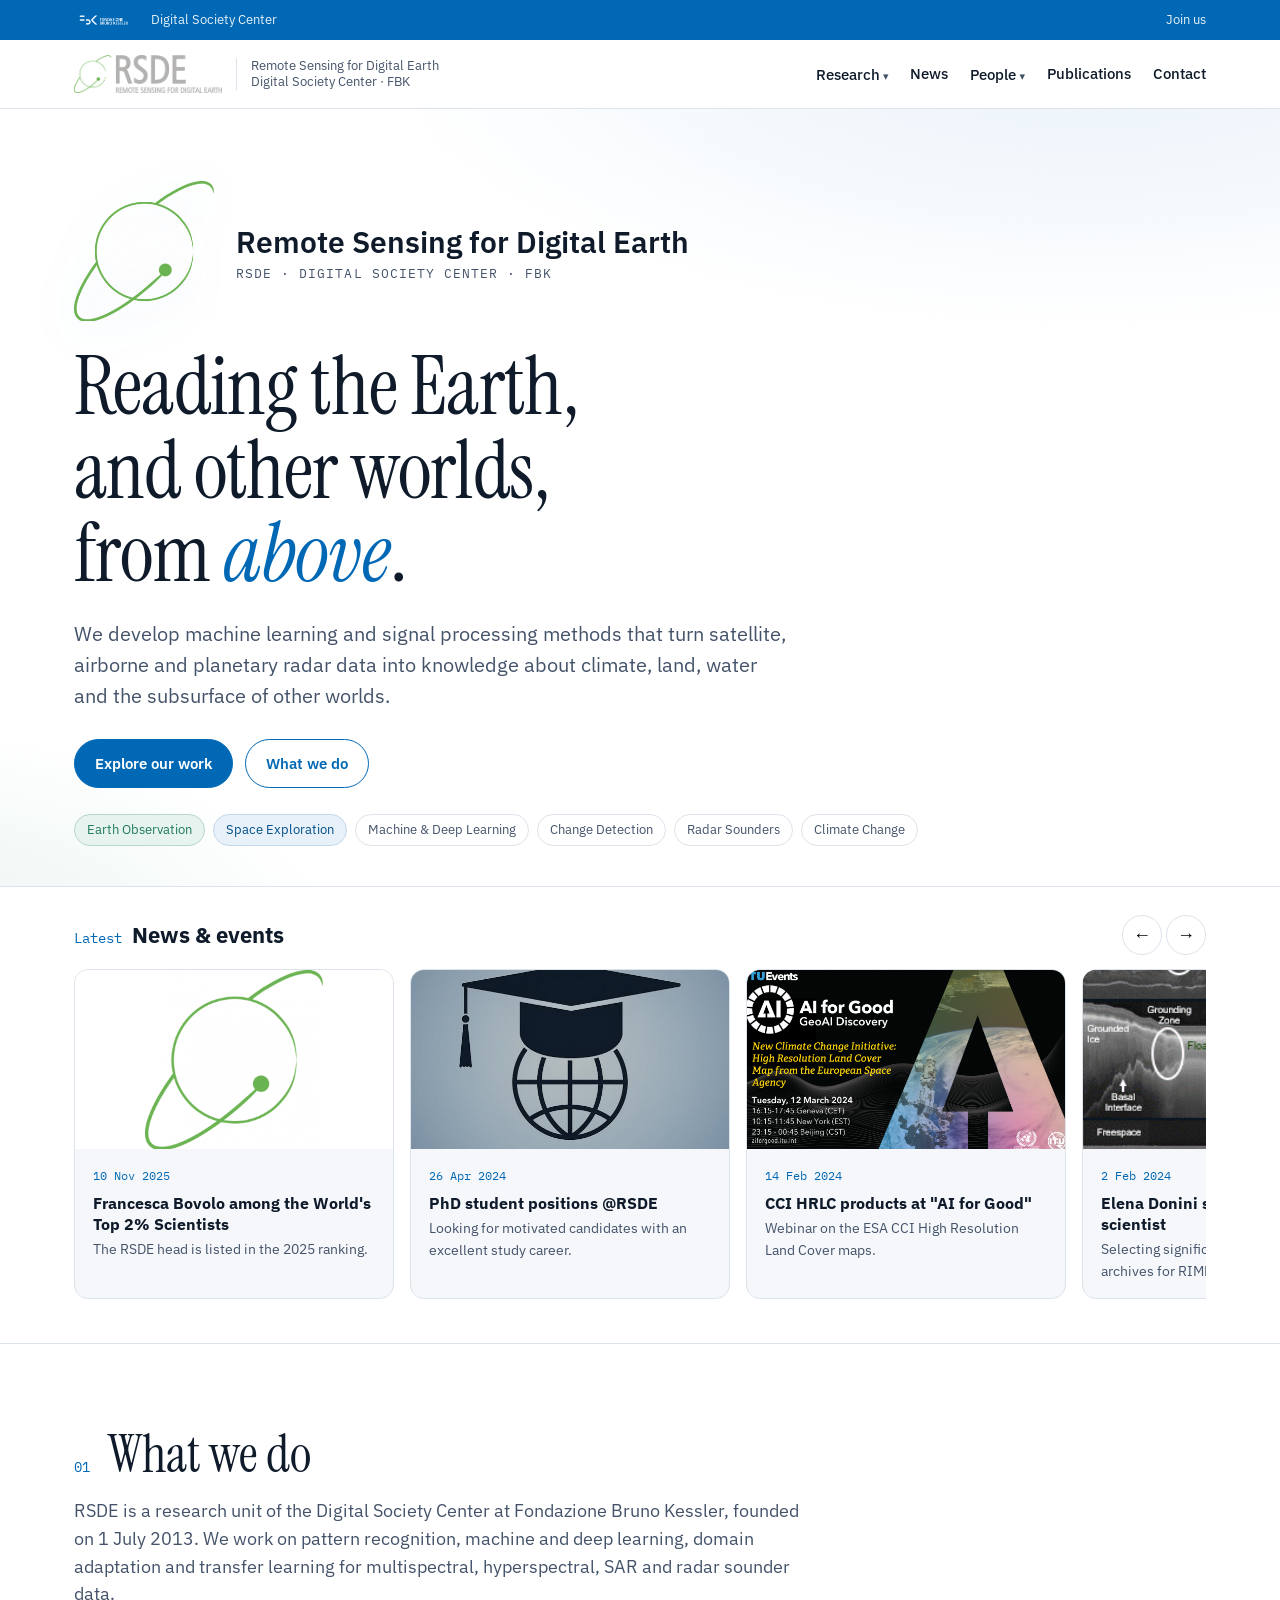
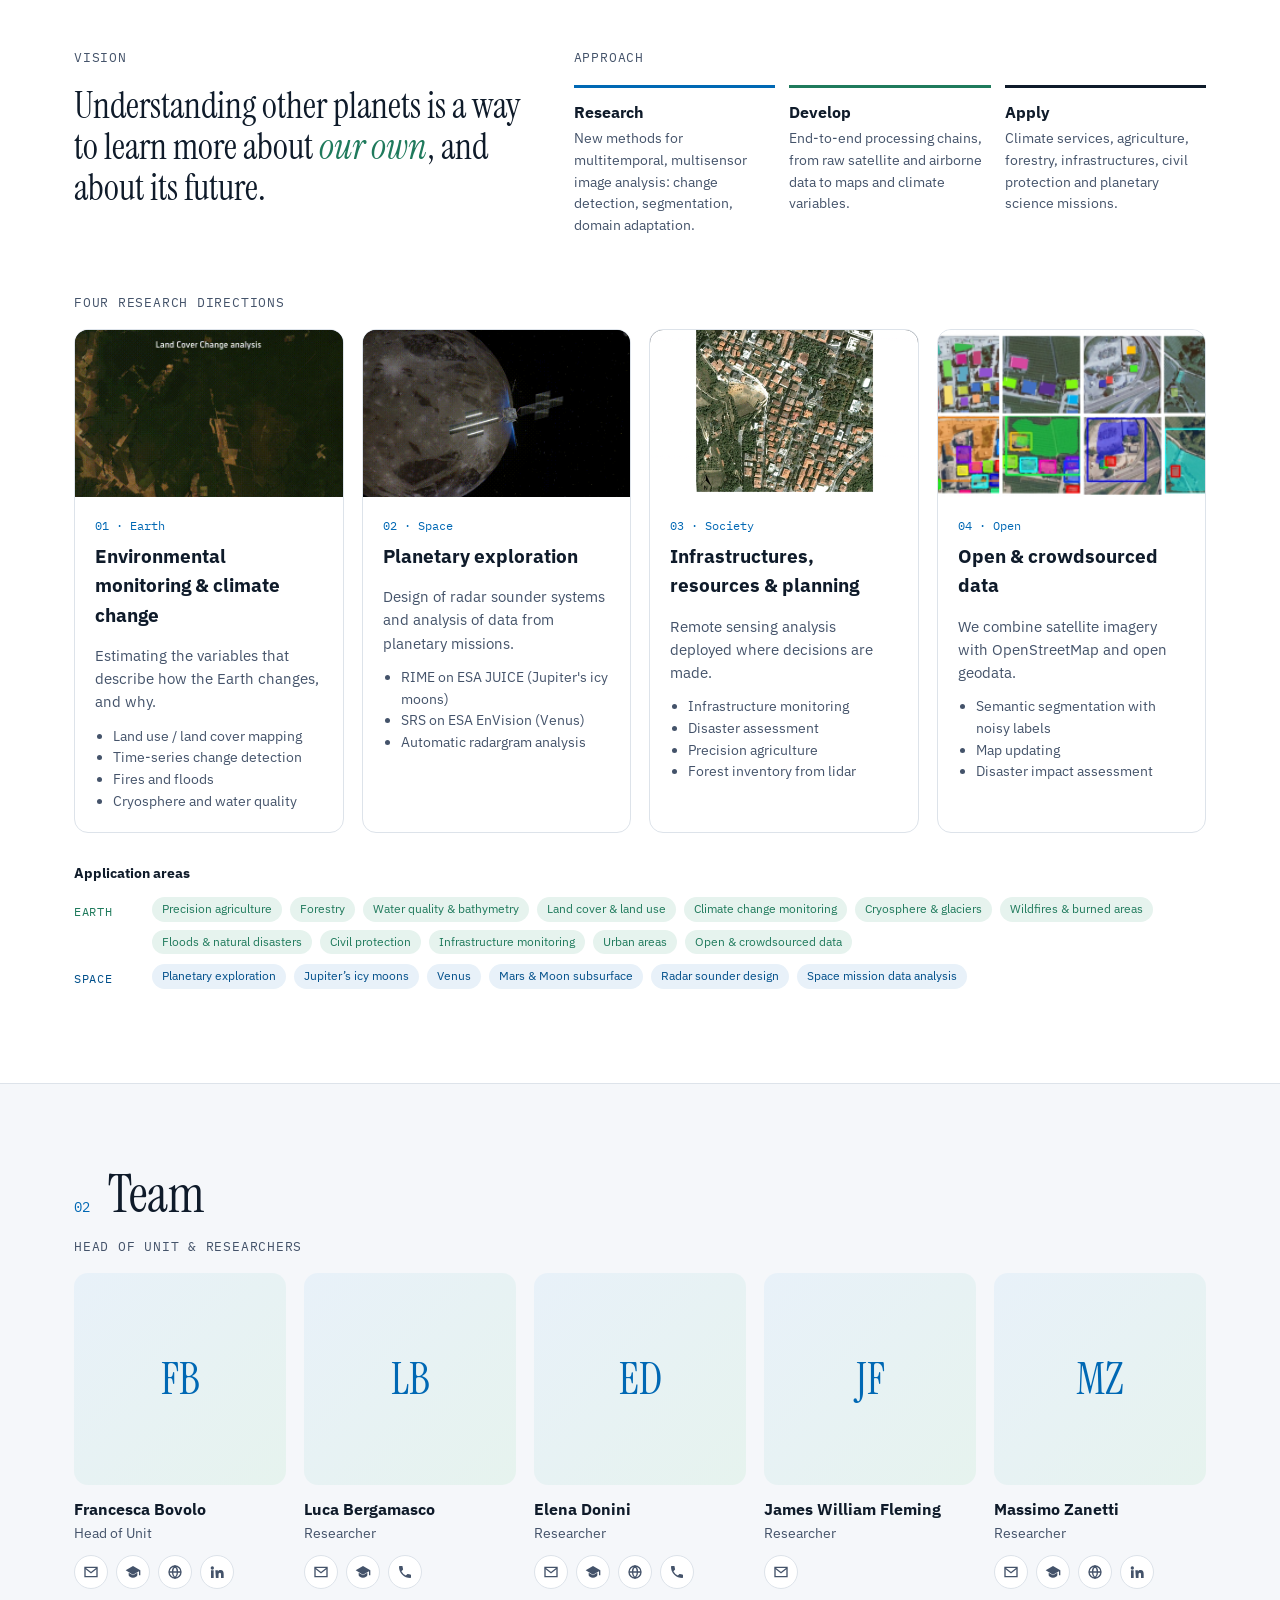
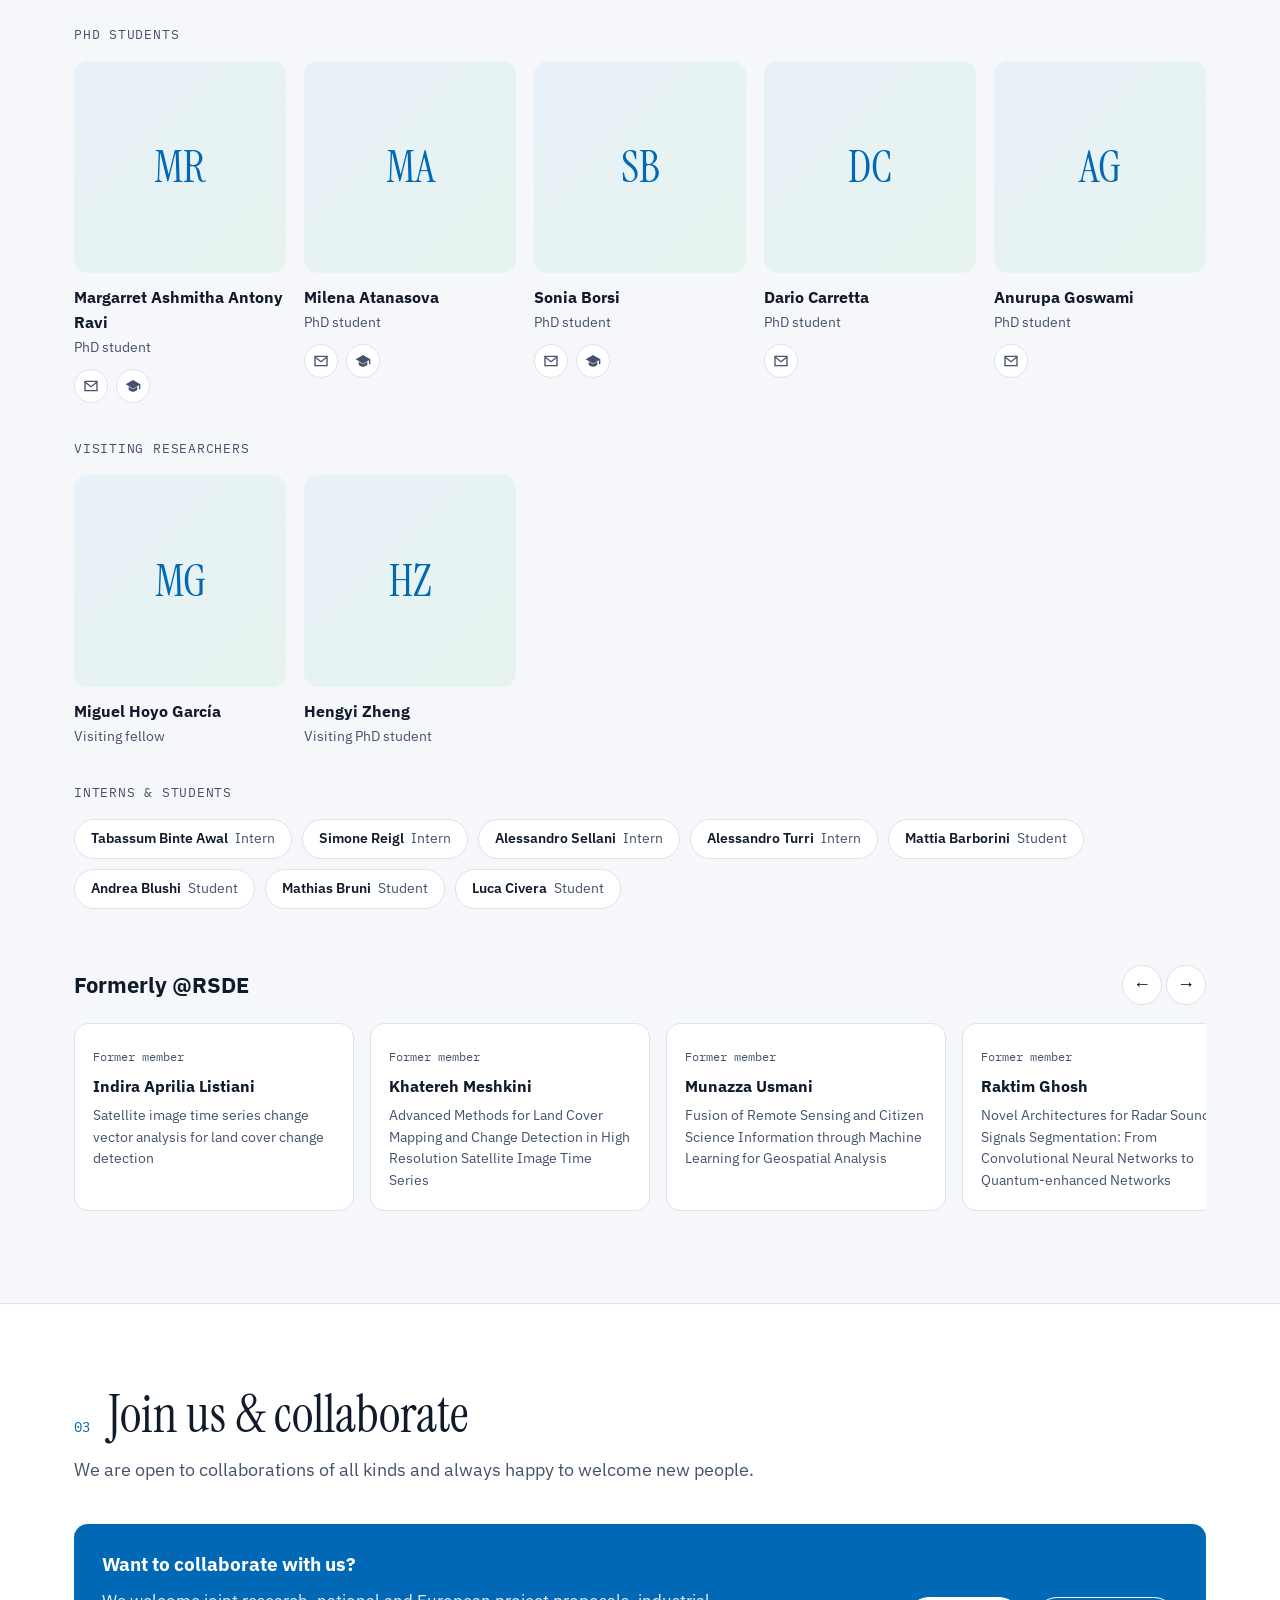
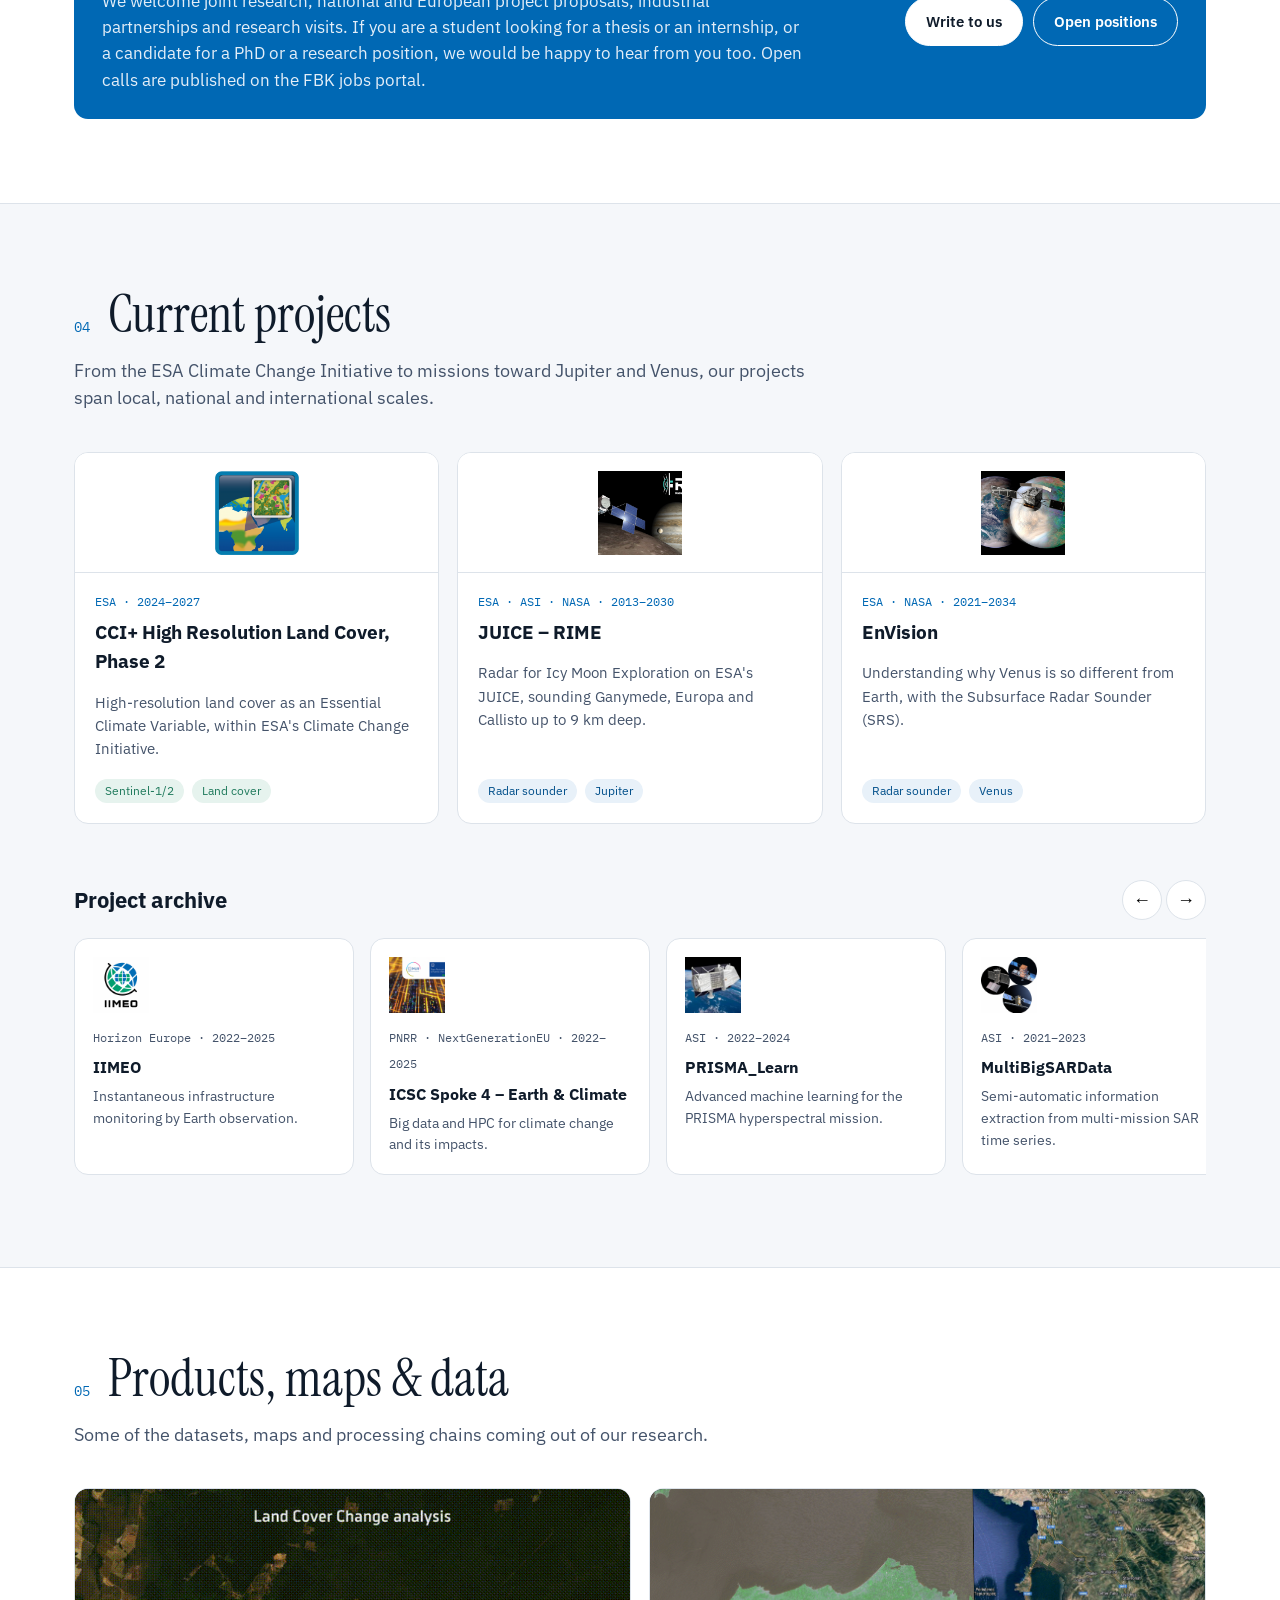
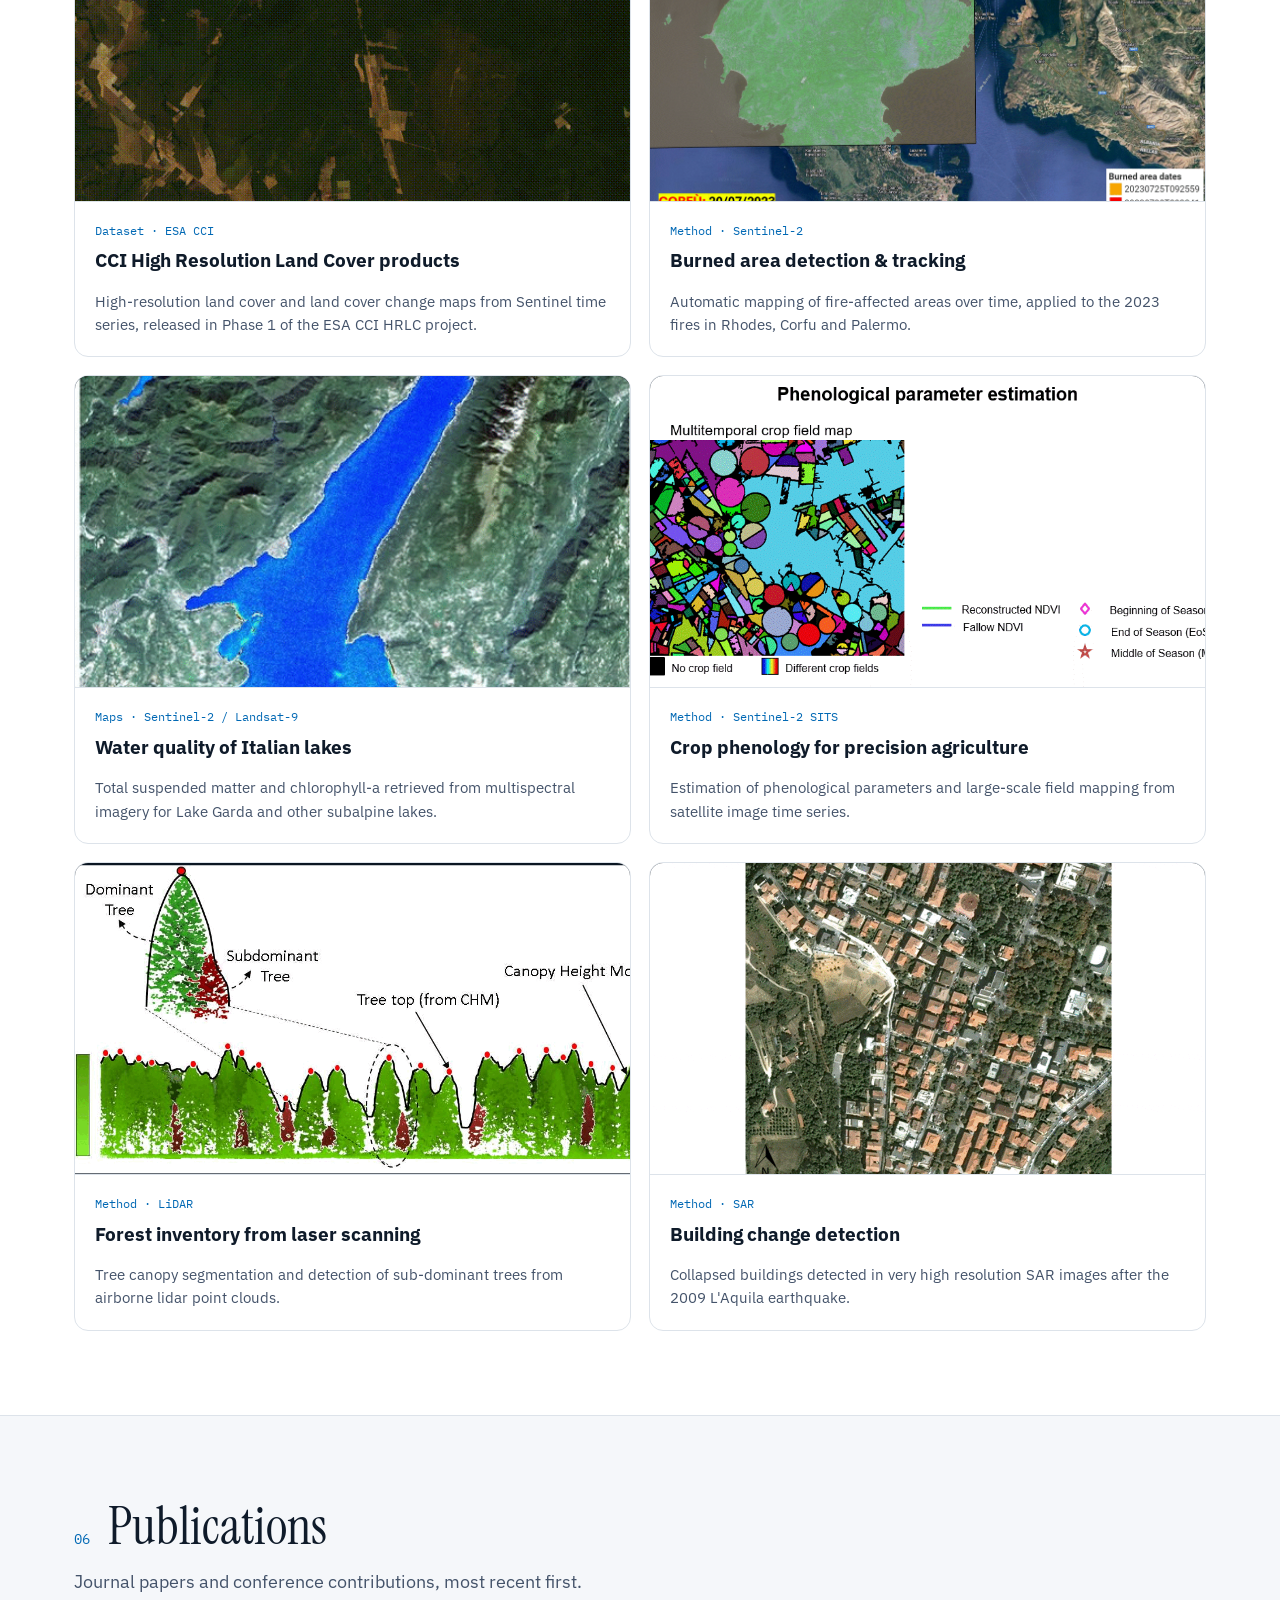
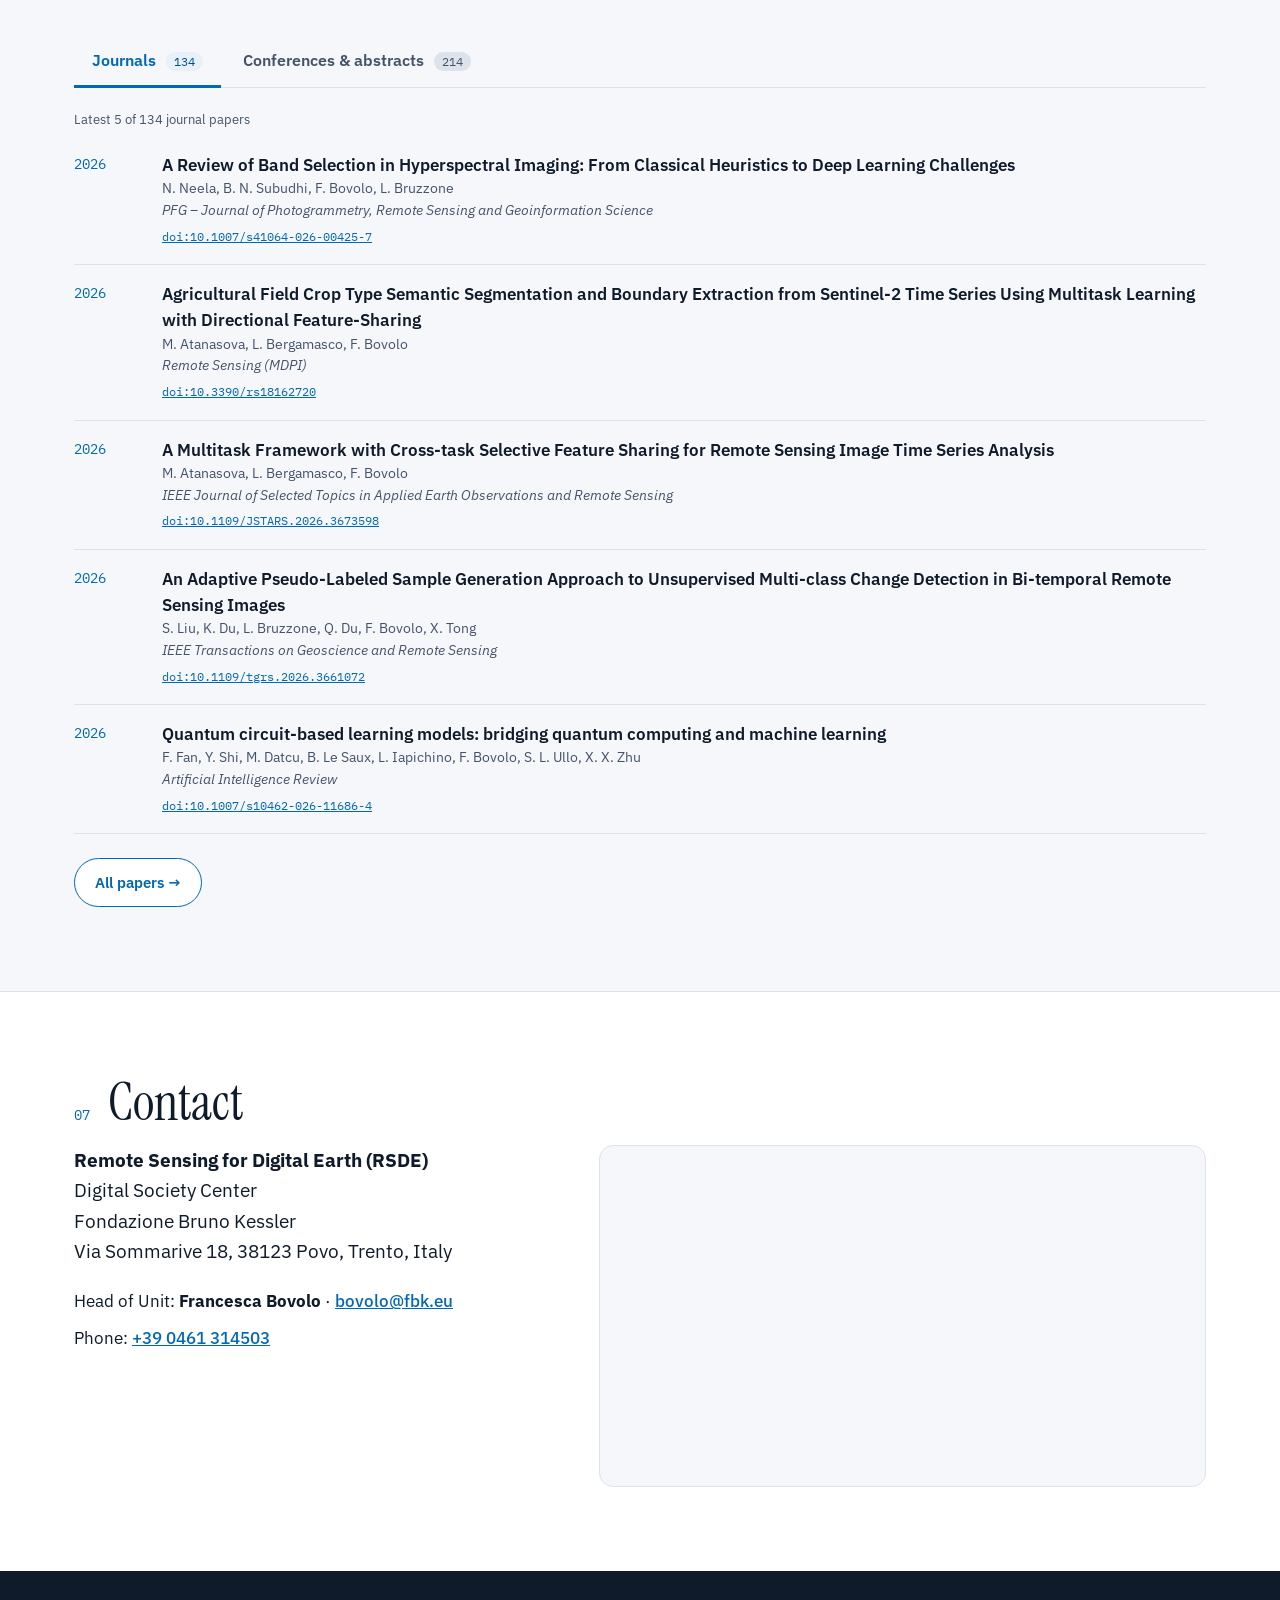
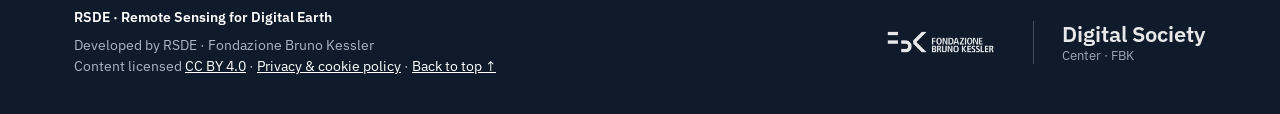
==== commit e9d8824a: "GG" ====
--- a/index.html
+++ b/index.html
@@ -148,8 +148,8 @@
 
     <div class="apps">
       <strong>Application areas</strong>
-      <span class="pill g">Precision agriculture</span><span class="pill g">Forestry</span><span class="pill g">Water resources</span>
-      <span class="pill">Infrastructure monitoring</span><span class="pill">Civil protection</span><span class="pill">Climate services</span>
+      <div class="approw"><span class="appk g">Earth</span><div class="apppills"><span class="pill g">Precision agriculture</span><span class="pill g">Forestry</span><span class="pill g">Water quality &amp; bathymetry</span><span class="pill g">Land cover &amp; land use</span><span class="pill g">Climate change monitoring</span><span class="pill g">Cryosphere &amp; glaciers</span><span class="pill g">Wildfires &amp; burned areas</span><span class="pill g">Floods &amp; natural disasters</span><span class="pill g">Civil protection</span><span class="pill g">Infrastructure monitoring</span><span class="pill g">Urban areas</span><span class="pill g">Open &amp; crowdsourced data</span></div></div>
+      <div class="approw"><span class="appk">Space</span><div class="apppills"><span class="pill">Planetary exploration</span><span class="pill">Jupiter’s icy moons</span><span class="pill">Venus</span><span class="pill">Mars &amp; Moon subsurface</span><span class="pill">Radar sounder design</span><span class="pill">Space mission data analysis</span></div></div>
     </div>
   </div>
 </section>
@@ -193,7 +193,7 @@
     <p class="sec-intro">From the ESA Climate Change Initiative to missions toward Jupiter and Venus, our projects span local, national and international scales.</p>
 
     <div class="grid3">
-      <a class="card" href="https://rsde.fbk.eu/cci-hrlc-ph-2/" style="text-decoration:none;color:inherit">
+      <div class="card">
         <div class="proj-logo"><img loading="lazy" src="img/cci_HR_land_cover_logo-150x150.png" data-fallback="https://rsde.fbk.eu/wp-content/uploads/2018/11/cci_HR_land_cover_logo-150x150.png" alt="CCI HRLC"></div>
         <div class="body">
           <span class="k">ESA · 2024–2027</span>
@@ -201,8 +201,8 @@
           <p>High-resolution land cover as an Essential Climate Variable, within ESA's Climate Change Initiative.</p>
           <div class="meta"><span class="pill g">Sentinel-1/2</span><span class="pill g">Land cover</span></div>
         </div>
-      </a>
-      <a class="card" href="https://rsde.fbk.eu/juice-rime/" style="text-decoration:none;color:inherit">
+      </div>
+      <div class="card">
         <div class="proj-logo"><img loading="lazy" src="img/RIME-150x150.png" data-fallback="https://rsde.fbk.eu/wp-content/uploads/2023/03/RIME-150x150.png" alt="RIME"></div>
         <div class="body">
           <span class="k">ESA · ASI · NASA · 2013–2030</span>
@@ -210,8 +210,8 @@
           <p>Radar for Icy Moon Exploration on ESA's JUICE, sounding Ganymede, Europa and Callisto up to 9 km deep.</p>
           <div class="meta"><span class="pill">Radar sounder</span><span class="pill">Jupiter</span></div>
         </div>
-      </a>
-      <a class="card" href="https://rsde.fbk.eu/envision/" style="text-decoration:none;color:inherit">
+      </div>
+      <div class="card">
         <div class="proj-logo"><img loading="lazy" src="img/ENVISION-150x150.png" data-fallback="https://rsde.fbk.eu/wp-content/uploads/2023/03/ENVISION-150x150.png" alt="EnVision"></div>
         <div class="body">
           <span class="k">ESA · NASA · 2021–2034</span>
@@ -219,7 +219,7 @@
           <p>Understanding why Venus is so different from Earth, with the Subsurface Radar Sounder (SRS).</p>
           <div class="meta"><span class="pill">Radar sounder</span><span class="pill">Venus</span></div>
         </div>
-      </a>
+      </div>
     </div>
 
     <div class="sub">
@@ -227,16 +227,16 @@
       <div class="arrows"><button aria-label="Previous" data-rail="arch" data-dir="-1">←</button> <button aria-label="Next" data-rail="arch" data-dir="1">→</button></div>
     </div>
     <div class="rail" id="arch">
-      <a class="mini" href="https://rsde.fbk.eu/iimeo/" style="text-decoration:none;color:inherit"><div class="mlogo"><img loading="lazy" src="img/IIMEO_Logo_rgb-150x150.png" data-fallback="https://rsde.fbk.eu/wp-content/uploads/2022/12/IIMEO_Logo_rgb-150x150.png" alt=""></div><span class="k">Horizon Europe · 2022–2025</span><h4>IIMEO</h4><p>Instantaneous infrastructure monitoring by Earth observation.</p></a>
-      <a class="mini" href="https://rsde.fbk.eu/pnrr-spoke4/" style="text-decoration:none;color:inherit"><div class="mlogo"><img loading="lazy" src="img/pnrr-150x150.png" data-fallback="https://rsde.fbk.eu/wp-content/uploads/2023/01/pnrr-150x150.png" alt=""></div><span class="k">PNRR · NextGenerationEU · 2022–2025</span><h4>ICSC Spoke 4 – Earth & Climate</h4><p>Big data and HPC for climate change and its impacts.</p></a>
-      <a class="mini" href="https://rsde.fbk.eu/prisma-learn/" style="text-decoration:none;color:inherit"><div class="mlogo"><img loading="lazy" src="img/prisma_2-300x210-1-150x150.jpg" data-fallback="https://rsde.fbk.eu/wp-content/uploads/2023/01/prisma_2-300x210-1-150x150.jpg" alt=""></div><span class="k">ASI · 2022–2024</span><h4>PRISMA_Learn</h4><p>Advanced machine learning for the PRISMA hyperspectral mission.</p></a>
-      <a class="mini" href="https://rsde.fbk.eu/multibigsardata/" style="text-decoration:none;color:inherit"><div class="mlogo"><img loading="lazy" src="img/multibigsardata-150x150.png" data-fallback="https://rsde.fbk.eu/wp-content/uploads/2023/01/multibigsardata-150x150.png" alt=""></div><span class="k">ASI · 2021–2023</span><h4>MultiBigSARData</h4><p>Semi-automatic information extraction from multi-mission SAR time series.</p></a>
-      <a class="mini" href="https://rsde.fbk.eu/cci-hrlc-ph-1/" style="text-decoration:none;color:inherit"><div class="mlogo"><img loading="lazy" src="img/cci_HR_land_cover_logo-150x150.png" data-fallback="https://rsde.fbk.eu/wp-content/uploads/2018/11/cci_HR_land_cover_logo-150x150.png" alt=""></div><span class="k">ESA · 2018–2021</span><h4>CCI+ HRLC Phase 1</h4><p>First phase of the High Resolution Land Cover ECV.</p></a>
-      <a class="mini" href="https://rsde.fbk.eu/esa-seom-s2-4sci-mta/" style="text-decoration:none;color:inherit"><div class="mlogo"><img loading="lazy" src="img/Sentinel-2_mission_logo_pillars-1024x1024-1-150x150.jpg" data-fallback="https://rsde.fbk.eu/wp-content/uploads/2023/01/Sentinel-2_mission_logo_pillars-1024x1024-1-150x150.jpg" alt=""></div><span class="k">ESA · 2018–2020</span><h4>S2-4Sci Land & Water</h4><p>Multitemporal analysis of land and water with Sentinel-2.</p></a>
-      <a class="mini" href="https://rsde.fbk.eu/stratus/" style="text-decoration:none;color:inherit"><div class="mlogo"><img loading="lazy" src="img/stratuslogo-150x118.jpeg" data-fallback="https://rsde.fbk.eu/wp-content/uploads/2023/01/stratuslogo-150x118.jpeg" alt=""></div><span class="k">ASI · 2016–2018</span><h4>STRATUS</h4><p>Satellite radar sounder for Earth sub-surface sensing.</p></a>
-      <a class="mini" href="https://rsde.fbk.eu/cryomon-scipro/" style="text-decoration:none;color:inherit"><div class="mlogo"><img loading="lazy" src="img/logo_euregio-150x109.png" data-fallback="https://rsde.fbk.eu/wp-content/uploads/2023/01/logo_euregio-150x109.png" alt=""></div><span class="k">Euregio · 2016–2019</span><h4>CRYOMON-SciPro</h4><p>Interregional network on cryosphere science.</p></a>
-      <a class="mini" href="https://rsde.fbk.eu/itpar-ph-3/" style="text-decoration:none;color:inherit"><div class="mlogo"><img loading="lazy" src="img/ita-india-2-150x150.png" data-fallback="https://rsde.fbk.eu/wp-content/uploads/2023/01/ita-india-2-150x150.png" alt=""></div><span class="k">2015–2019</span><h4>ITPAR Phase 3</h4><p>India–Trento Program for Advanced Research: optical and SAR analysis.</p></a>
-      <a class="mini" href="https://rsde.fbk.eu/ats4s/" style="text-decoration:none;color:inherit"><div class="mlogo"><img loading="lazy" src="img/25to_ts-150x150.png" data-fallback="https://rsde.fbk.eu/wp-content/uploads/2023/01/25to_ts-150x150.png" alt=""></div><span class="k">ESA · 2013–2015</span><h4>ATS4S</h4><p>Snow properties in the Alps from ASAR time series.</p></a>
+      <div class="mini"><div class="mlogo"><img loading="lazy" src="img/IIMEO_Logo_rgb-150x150.png" data-fallback="https://rsde.fbk.eu/wp-content/uploads/2022/12/IIMEO_Logo_rgb-150x150.png" alt=""></div><span class="k">Horizon Europe · 2022–2025</span><h4>IIMEO</h4><p>Instantaneous infrastructure monitoring by Earth observation.</p></div>
+      <div class="mini"><div class="mlogo"><img loading="lazy" src="img/pnrr-150x150.png" data-fallback="https://rsde.fbk.eu/wp-content/uploads/2023/01/pnrr-150x150.png" alt=""></div><span class="k">PNRR · NextGenerationEU · 2022–2025</span><h4>ICSC Spoke 4 – Earth & Climate</h4><p>Big data and HPC for climate change and its impacts.</p></div>
+      <div class="mini"><div class="mlogo"><img loading="lazy" src="img/prisma_2-300x210-1-150x150.jpg" data-fallback="https://rsde.fbk.eu/wp-content/uploads/2023/01/prisma_2-300x210-1-150x150.jpg" alt=""></div><span class="k">ASI · 2022–2024</span><h4>PRISMA_Learn</h4><p>Advanced machine learning for the PRISMA hyperspectral mission.</p></div>
+      <div class="mini"><div class="mlogo"><img loading="lazy" src="img/multibigsardata-150x150.png" data-fallback="https://rsde.fbk.eu/wp-content/uploads/2023/01/multibigsardata-150x150.png" alt=""></div><span class="k">ASI · 2021–2023</span><h4>MultiBigSARData</h4><p>Semi-automatic information extraction from multi-mission SAR time series.</p></div>
+      <div class="mini"><div class="mlogo"><img loading="lazy" src="img/cci_HR_land_cover_logo-150x150.png" data-fallback="https://rsde.fbk.eu/wp-content/uploads/2018/11/cci_HR_land_cover_logo-150x150.png" alt=""></div><span class="k">ESA · 2018–2021</span><h4>CCI+ HRLC Phase 1</h4><p>First phase of the High Resolution Land Cover ECV.</p></div>
+      <div class="mini"><div class="mlogo"><img loading="lazy" src="img/Sentinel-2_mission_logo_pillars-1024x1024-1-150x150.jpg" data-fallback="https://rsde.fbk.eu/wp-content/uploads/2023/01/Sentinel-2_mission_logo_pillars-1024x1024-1-150x150.jpg" alt=""></div><span class="k">ESA · 2018–2020</span><h4>S2-4Sci Land & Water</h4><p>Multitemporal analysis of land and water with Sentinel-2.</p></div>
+      <div class="mini"><div class="mlogo"><img loading="lazy" src="img/stratuslogo-150x118.jpeg" data-fallback="https://rsde.fbk.eu/wp-content/uploads/2023/01/stratuslogo-150x118.jpeg" alt=""></div><span class="k">ASI · 2016–2018</span><h4>STRATUS</h4><p>Satellite radar sounder for Earth sub-surface sensing.</p></div>
+      <div class="mini"><div class="mlogo"><img loading="lazy" src="img/logo_euregio-150x109.png" data-fallback="https://rsde.fbk.eu/wp-content/uploads/2023/01/logo_euregio-150x109.png" alt=""></div><span class="k">Euregio · 2016–2019</span><h4>CRYOMON-SciPro</h4><p>Interregional network on cryosphere science.</p></div>
+      <div class="mini"><div class="mlogo"><img loading="lazy" src="img/ita-india-2-150x150.png" data-fallback="https://rsde.fbk.eu/wp-content/uploads/2023/01/ita-india-2-150x150.png" alt=""></div><span class="k">2015–2019</span><h4>ITPAR Phase 3</h4><p>India–Trento Program for Advanced Research: optical and SAR analysis.</p></div>
+      <div class="mini"><div class="mlogo"><img loading="lazy" src="img/25to_ts-150x150.png" data-fallback="https://rsde.fbk.eu/wp-content/uploads/2023/01/25to_ts-150x150.png" alt=""></div><span class="k">ESA · 2013–2015</span><h4>ATS4S</h4><p>Snow properties in the Alps from ASAR time series.</p></div>
     </div>
   </div>
 </section>
@@ -247,10 +247,10 @@
     <div class="sec-head"><span class="sec-num">05</span><h2>Products, maps & data</h2></div>
     <p class="sec-intro">Some of the datasets, maps and processing chains coming out of our research.</p>
     <div class="grid2">
-      <a class="card" href="https://rsde.fbk.eu/cci-hrlc-products-ph1/" style="text-decoration:none;color:inherit">
+      <div class="card">
         <div class="thumb"><img loading="lazy" src="img/scene3_amazon_cd_deforestation_v9_0001-1500-ezgif.com-speed.gif" data-fallback="https://rsde.fbk.eu/wp-content/uploads/2024/03/scene3_amazon_cd_deforestation_v9_0001-1500-ezgif.com-speed.gif" alt=""></div>
         <div class="body"><span class="k">Dataset · ESA CCI</span><h3>CCI High Resolution Land Cover products</h3><p>High-resolution land cover and land cover change maps from Sentinel time series, released in Phase 1 of the ESA CCI HRLC project.</p></div>
-      </a>
+      </div>
       <div class="card">
         <div class="thumb"><img loading="lazy" src="img/burned_area_trk.gif" data-fallback="https://rsde.fbk.eu/wp-content/uploads/2024/04/burned_area_trk.gif" alt=""></div>
         <div class="body"><span class="k">Method · Sentinel-2</span><h3>Burned area detection & tracking</h3><p>Automatic mapping of fire-affected areas over time, applied to the 2023 fires in Rhodes, Corfu and Palermo.</p></div>
@@ -447,11 +447,12 @@
   "fb": "https://rsde.fbk.eu/wp-content/uploads/2023/05/graduation-cap-and-globe-icon-vector-5293774-627x376.jpg",
   "short": "Looking for motivated candidates with an excellent study career.",
   "text": [
-   "RSDE is looking for strongly motivated PhD candidates with an excellent study career, interested in remote sensing, machine learning and the analysis of satellite and planetary radar data.",
-   "PhD grants are offered together with the University of Trento. Open calls are published on the FBK PhD portal."
+   "RSDE is looking for strongly motivated PhD candidates with an excellent study career, interested in artificial intelligence, machine learning, radar and remote sensing for Earth observation and/or planetary exploration.",
+   "Two topics are open in the PhD School in Information Engineering and Computer Science (IECS) of the University of Trento: D6, advanced methods for the analysis of remote sensing time series; and D7, advanced radar sounder data processing and information extraction.",
+   "Applications must be submitted through the IECS call by 7 May 2024, 4:00 PM (CEST)."
   ],
-  "link": "https://rsde.fbk.eu/phd-student-positions-rsde-2024/",
-  "src": "rsde.fbk.eu"
+  "link": "https://phd.fbk.eu/",
+  "src": "FBK PhD portal"
  },
  {
   "id": "aiforgood-2024",
@@ -461,11 +462,12 @@
   "fb": "https://rsde.fbk.eu/wp-content/uploads/2024/02/03-12-GEO-AI-627x376.png",
   "short": "Webinar on the ESA CCI High Resolution Land Cover maps.",
   "text": [
-   "The high resolution land cover maps produced in the ESA Climate Change Initiative HRLC project were presented in a webinar of the ITU \"AI for Good\" series on 12 March 2024.",
-   "The products describe land cover and its changes at high resolution as an Essential Climate Variable, a field in which RSDE contributes methods for Sentinel time series analysis."
+   "The webinar \"Introduction to the High Resolution Land Cover Map\" will take place on 12 March 2024 at 16:15 CET, hosted by AI for Good.",
+   "It will present the design and use of AI-based processing chains for Earth observation data that produce the high resolution land cover products of ESA's Climate Change Initiative: maps at 10 m and 30 m describing land cover and its changes from 1990 to 2019, at subcontinental and regional scale.",
+   "Products for Amazonia, the Africa Sahel and Siberia will be shown, together with a demonstration of how to download them. Don't miss it!"
   ],
-  "link": "https://rsde.fbk.eu/esa-cci-hrlc-webinar-aiforgood/",
-  "src": "rsde.fbk.eu"
+  "link": "https://aiforgood.itu.int/event/new-climate-change-initiative-high-resolution-land-cover-map-from-the-european-space-agency/",
+  "src": "AI for Good"
  },
  {
   "id": "donini-esa-2024",
@@ -489,11 +491,12 @@
   "fb": "https://rsde.fbk.eu/wp-content/uploads/2024/01/IMG_4627-627x375.png",
   "short": "ESA formally adopts the mission to Venus.",
   "text": [
-   "ESA has formally adopted EnVision, the mission that will study Venus from its core to its upper atmosphere to understand why it evolved so differently from Earth.",
-   "RSDE contributes to the Subsurface Radar Sounder (SRS), working on the design of the instrument and on the analysis of its data."
+   "ESA has officially adopted EnVision: the study phase is complete and the mission moves to the next stage of development, with launch planned in 2031. EnVision was selected by ESA's Science Programme Committee on 10 June 2021 as the fifth medium-class mission of the Cosmic Vision programme.",
+   "RSDE is part of the team developing the Subsurface Radar Sounder (SRS), led by Prof. Lorenzo Bruzzone of the RSLab, University of Trento. SRS will probe the first hundreds of metres below the surface of Venus and is the first radar sounder ever flown to the planet.",
+   "It will help explain features such as pancake domes and tesserae, and study stratigraphy, volcanic structures and buried craters. SRS can also detect possible lightning in the Venus atmosphere, which could reveal volcanic eruptions."
   ],
-  "link": "https://rsde.fbk.eu/envision-adoption/",
-  "src": "rsde.fbk.eu"
+  "link": "",
+  "src": "ESA"
  },
  {
   "id": "hrlc-ph2-2024",
@@ -503,11 +506,12 @@
   "fb": "https://rsde.fbk.eu/wp-content/uploads/2024/01/MicrosoftTeams-image-46-627x376.jpg",
   "short": "Second phase of the ESA CCI High Resolution Land Cover project.",
   "text": [
-   "The second phase of the ESA Climate Change Initiative High Resolution Land Cover project has started, running from 2024 to 2027.",
-   "Building on the products of Phase 1, the project continues to develop high resolution land cover and land cover change maps as an Essential Climate Variable."
+   "The High Resolution Land Cover (HRLC) Essential Climate Variable project of ESA's Climate Change Initiative started its Phase-2 activities with a kick-off meeting at ESA ESRIN in Frascati, Italy.",
+   "Phase-1 produced land cover maps at 10 m resolution for 2019 and time series of land cover maps at 30 m every 5 years from 1990 to 2019 over the Amazon, the Africa Sahel and Siberia, together with yearly maps. These products will be presented in the coming weeks: stay tuned!",
+   "The project studies in detail the role of spatial resolution in mapping land cover and its changes, to support climate modelling. Land cover and its changes are both causes and consequences of climate change, human-induced or natural. Moving from the 300 m global maps of the previous CCI phase to 10–30 m requires new data analysis and processing methods, both theoretically and operationally."
   ],
-  "link": "https://rsde.fbk.eu/cc-hrlc-ph2-ko/",
-  "src": "rsde.fbk.eu"
+  "link": "https://climate.esa.int/en/projects/high-resolution-land-cover/",
+  "src": "ESA Climate Office"
  },
  {
   "id": "fires-2023",
@@ -517,11 +521,12 @@
   "fb": "https://rsde.fbk.eu/wp-content/uploads/2023/08/palermo_BA-627x376.png",
   "short": "Tracking burned area over time with Sentinel-2.",
   "text": [
-   "In summer 2023 large wildfires hit Rhodes, Corfu and the area of Palermo.",
-   "Using Sentinel-2 imagery, RSDE mapped the burned areas and tracked how they evolved over time, applying its automatic burned area detection methods."
+   "Fire events are frequent in the Mediterranean area and are a growing concern, both because of the threat to people and because of climate change.",
+   "Using multispectral images from ESA's Sentinel-2 constellation, with a revisit time of 5 days, we tracked how the summer 2023 fires spread in three hot spots: Rhodes and Corfu in Greece, and Palermo in Italy. The maps show the burned area over time up to 28 July (Rhodes), 30 July (Corfu) and 31 July 2023 (Palermo), and speak for themselves about how dramatic this year's fires have been.",
+   "The method is described in M. Zanetti and F. Bovolo, IEEE Transactions on Geoscience and Remote Sensing, 2023."
   ],
-  "link": "https://rsde.fbk.eu/rhodes-corfu-and-palermos-fires-tracking-burned-area-in-time/",
-  "src": "rsde.fbk.eu"
+  "link": "https://doi.org/10.1109/TGRS.2023.3301056",
+  "src": "IEEE Xplore (the paper)"
  }
 ];
 (() => {
--- a/style.css
+++ b/style.css
@@ -335,3 +335,19 @@
   .ndlg p{color:var(--ink-2);font-size:16px;line-height:1.65;margin:0 0 12px}
   .ndlg .btn{margin-top:10px}
   .ndlg .pclose{z-index:2;background:rgba(255,255,255,.9)}
+
+  /* News card: same look as the people card (padding, rounded image) */
+  .ndlg .nbody{padding:32px}
+  .ndlg .nimg{aspect-ratio:16/8;border-radius:var(--r);overflow:hidden;border:1px solid var(--line)}
+  .ndlg .ntext{padding:22px 0 0}
+  .ndlg .pclose{top:12px;right:14px}
+
+  /* Application areas: Earth (green) / Space (blue) */
+  .apps{display:block}
+  .apps > strong{display:block;margin-bottom:12px;font-size:14px}
+  .approw{display:flex;flex-wrap:wrap;gap:8px;align-items:center;margin-bottom:10px}
+  .appk{font-family:"IBM Plex Mono",monospace;font-size:12px;text-transform:uppercase;letter-spacing:.06em;color:var(--blue-d);width:62px}
+  .appk.g{color:var(--earth)}
+  .approw{display:grid;grid-template-columns:70px 1fr;gap:8px;align-items:start}
+  .approw .appk{padding-top:6px}
+  .apppills{display:flex;flex-wrap:wrap;gap:8px}
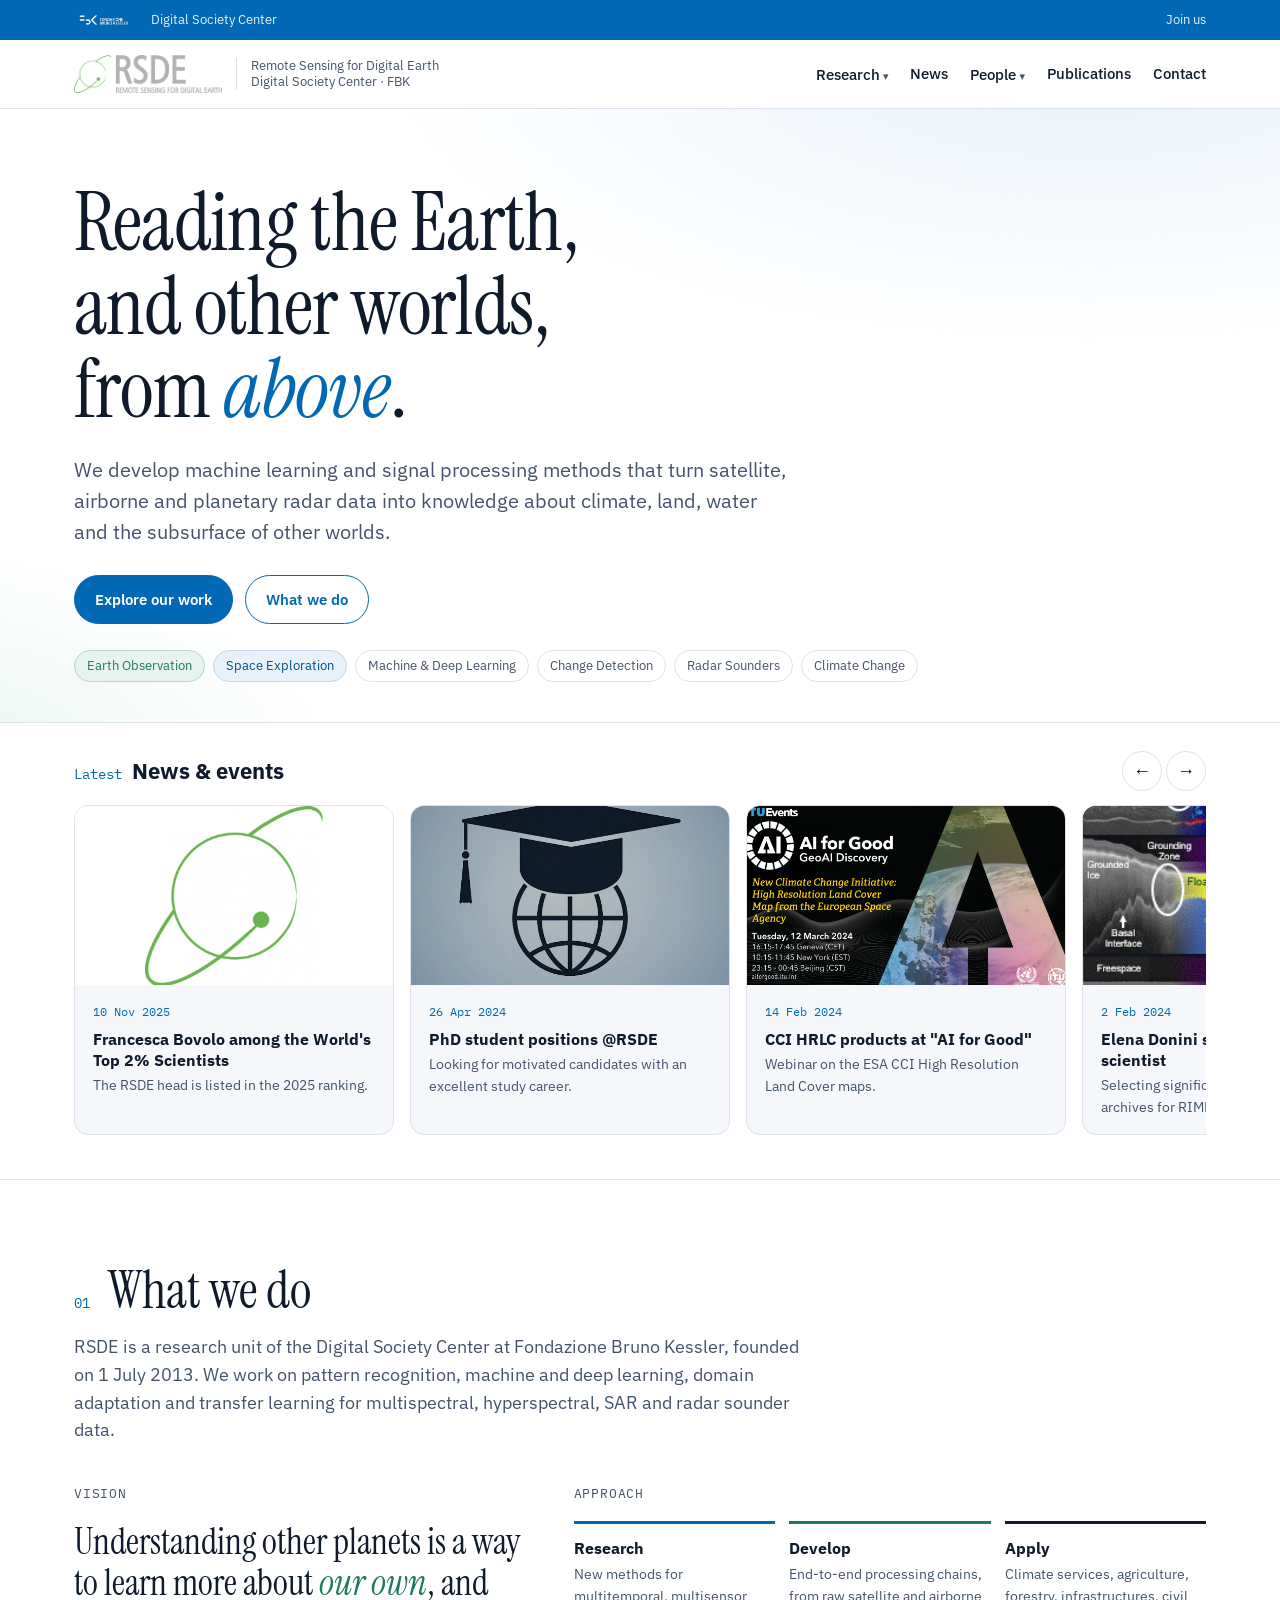
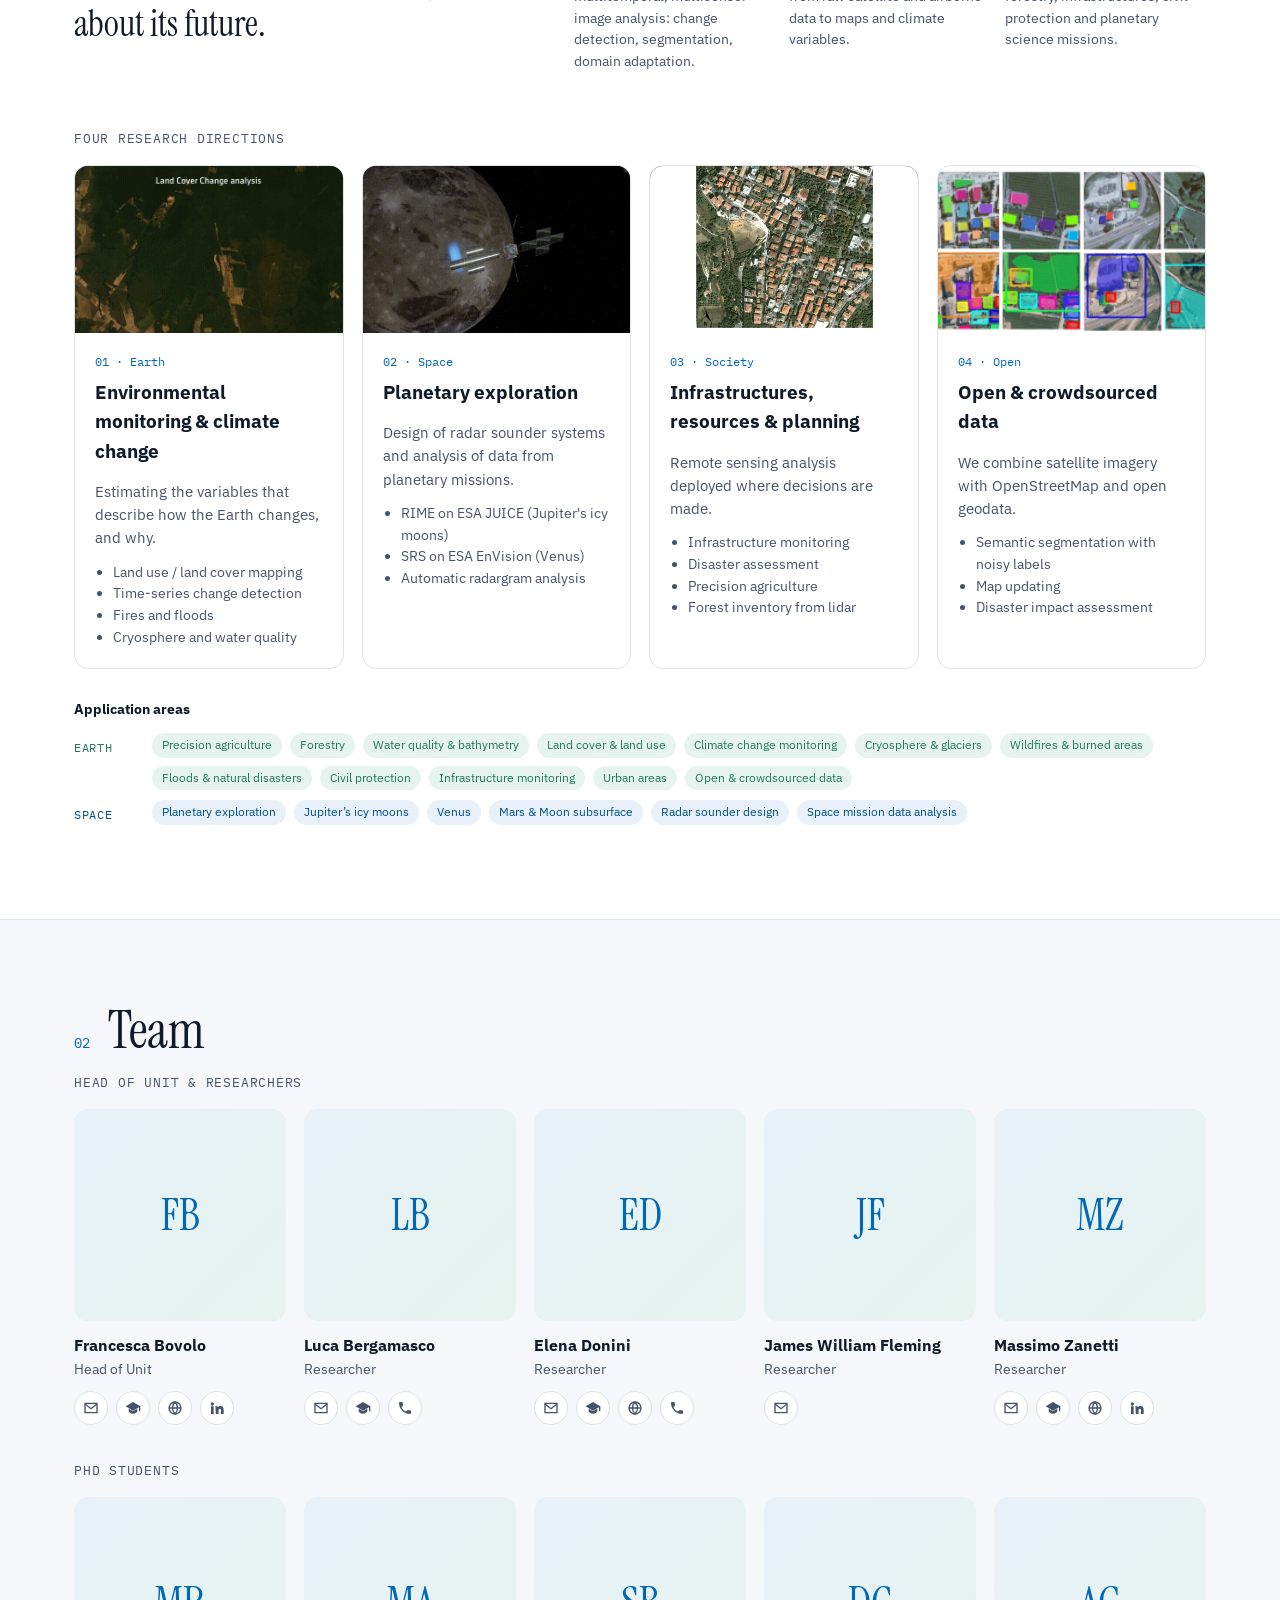
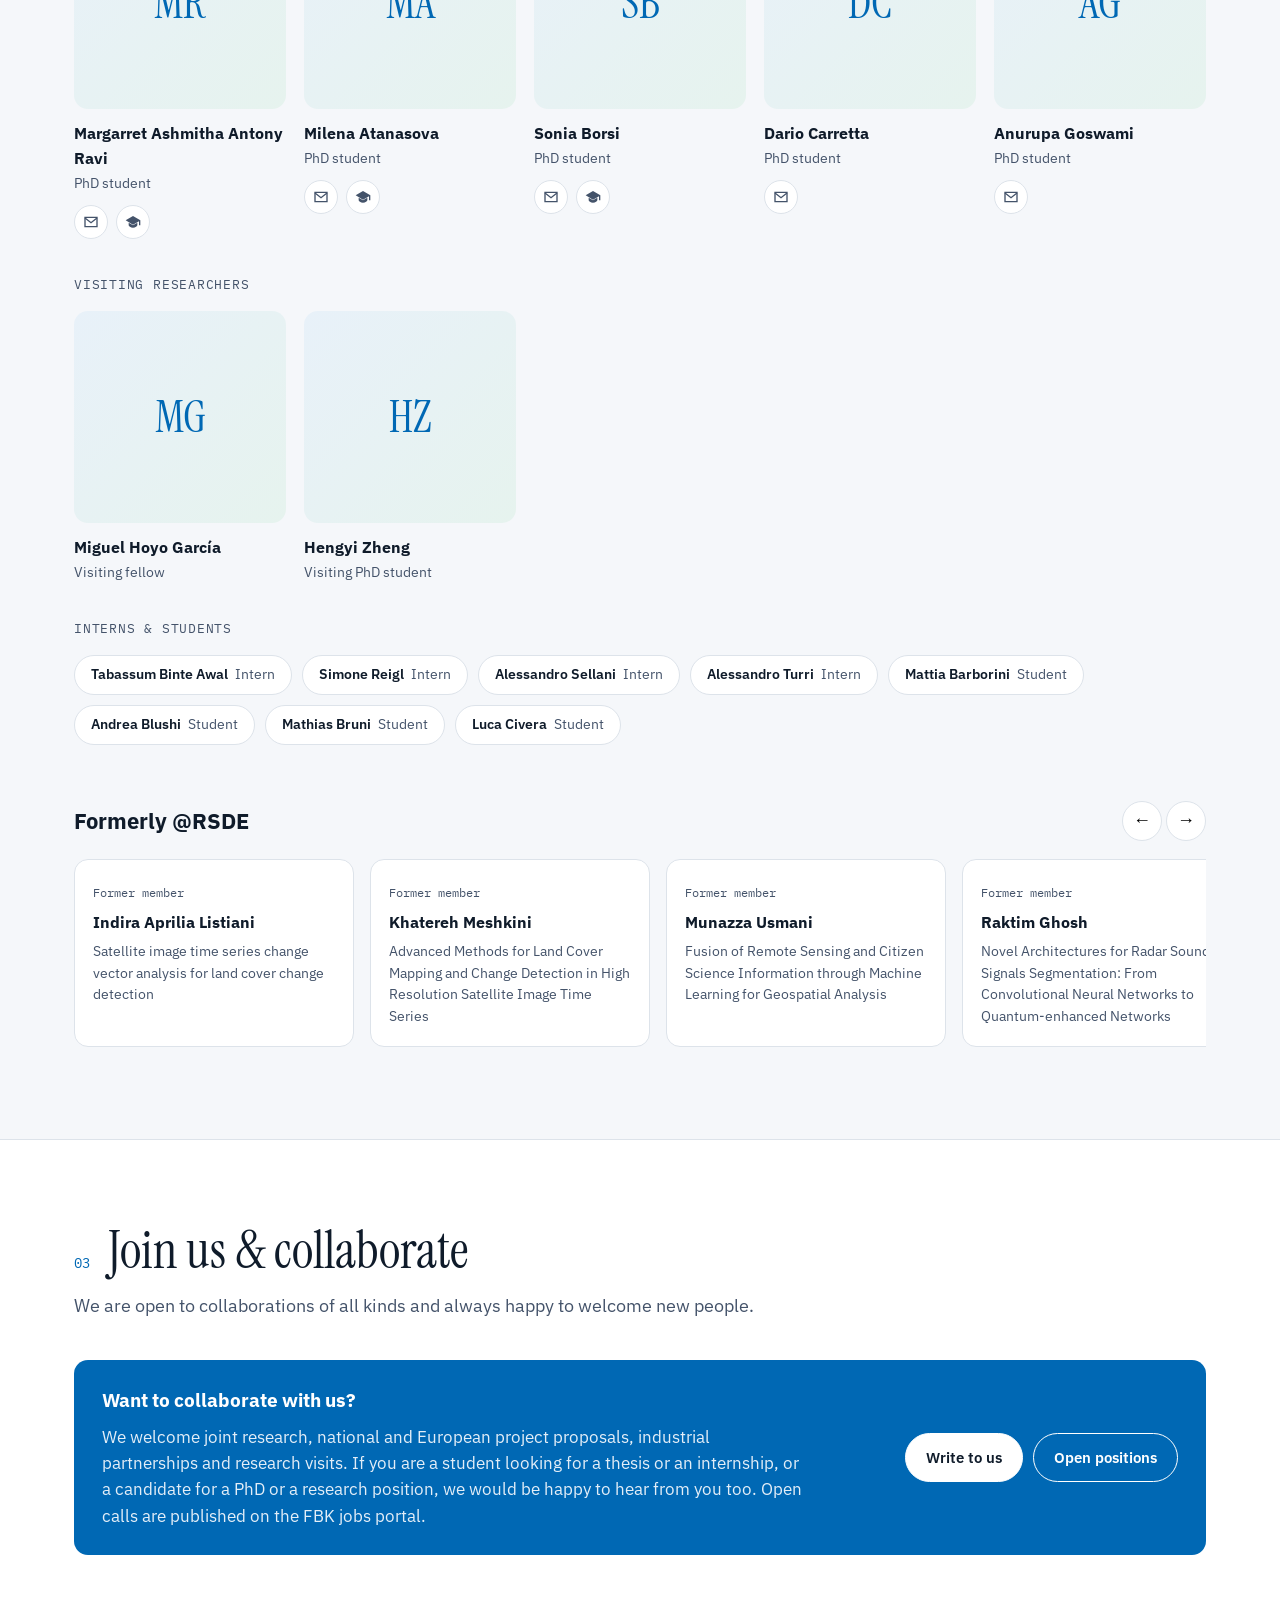
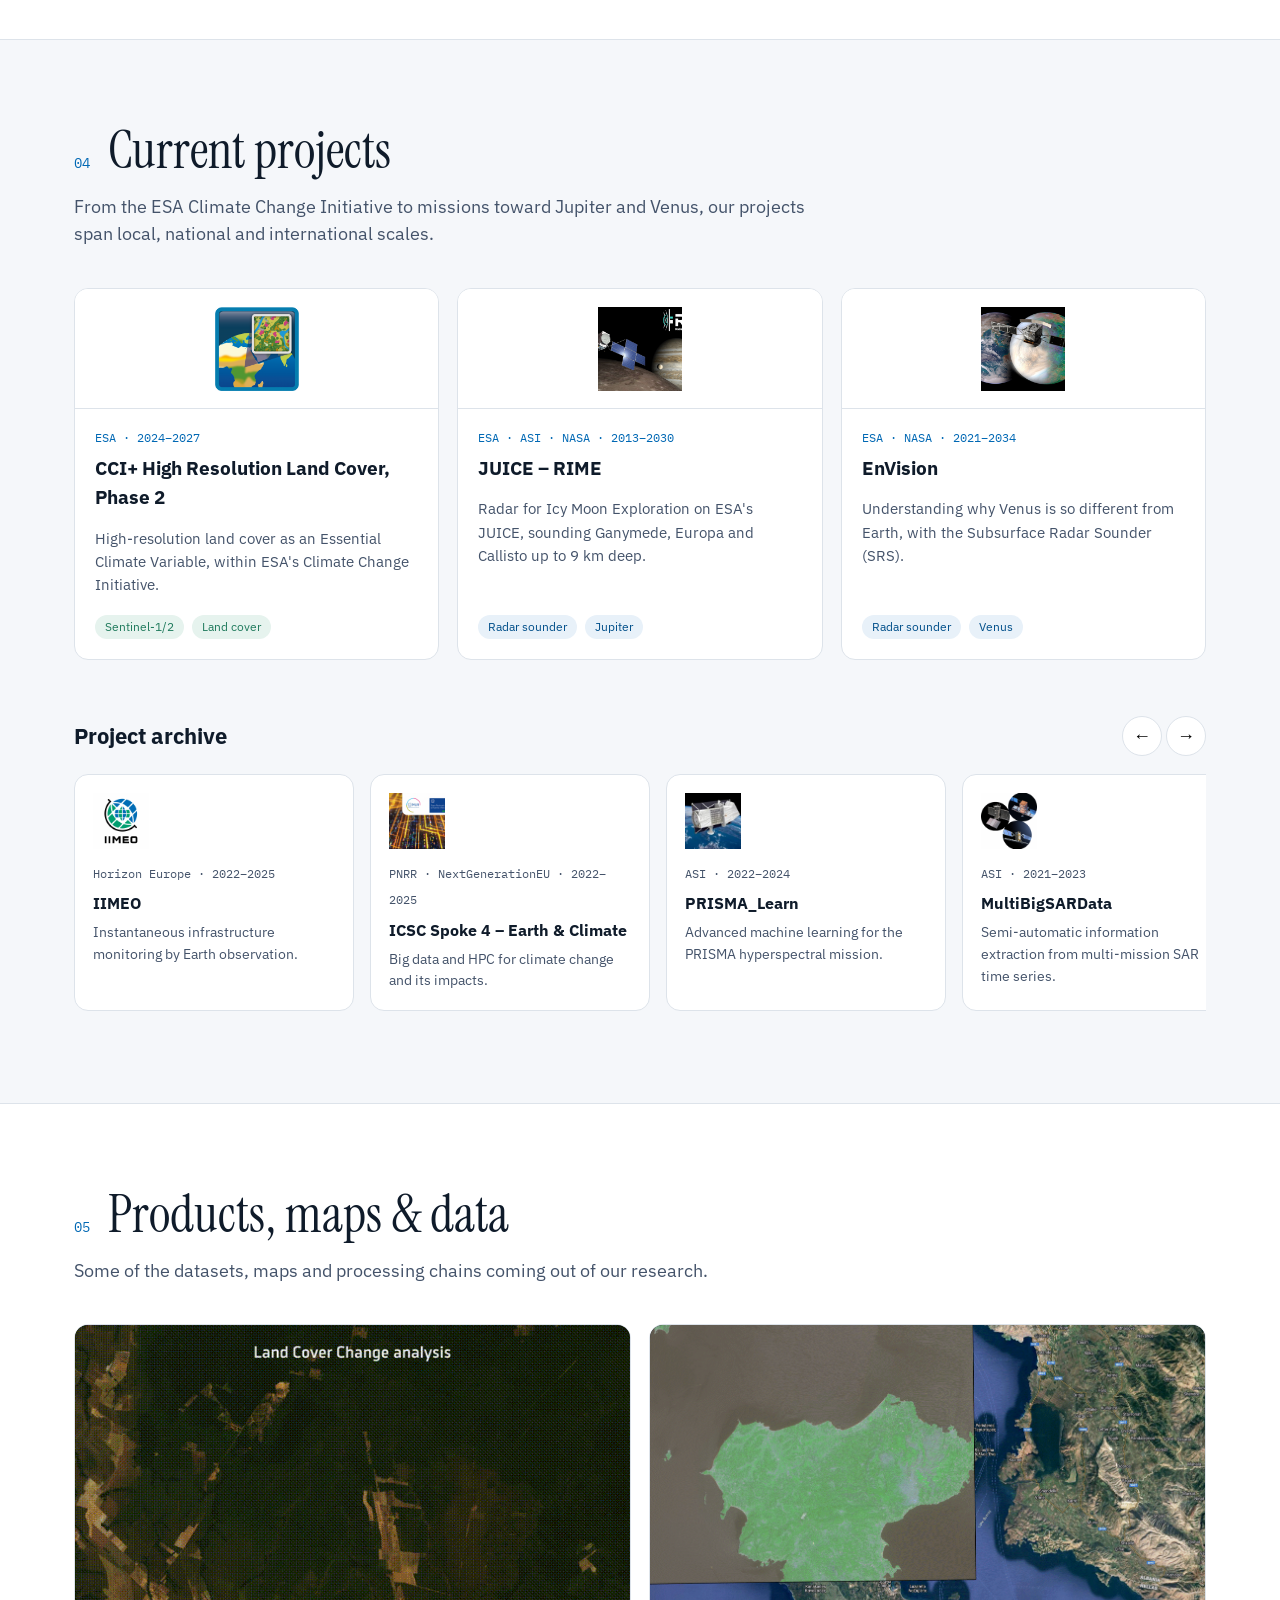
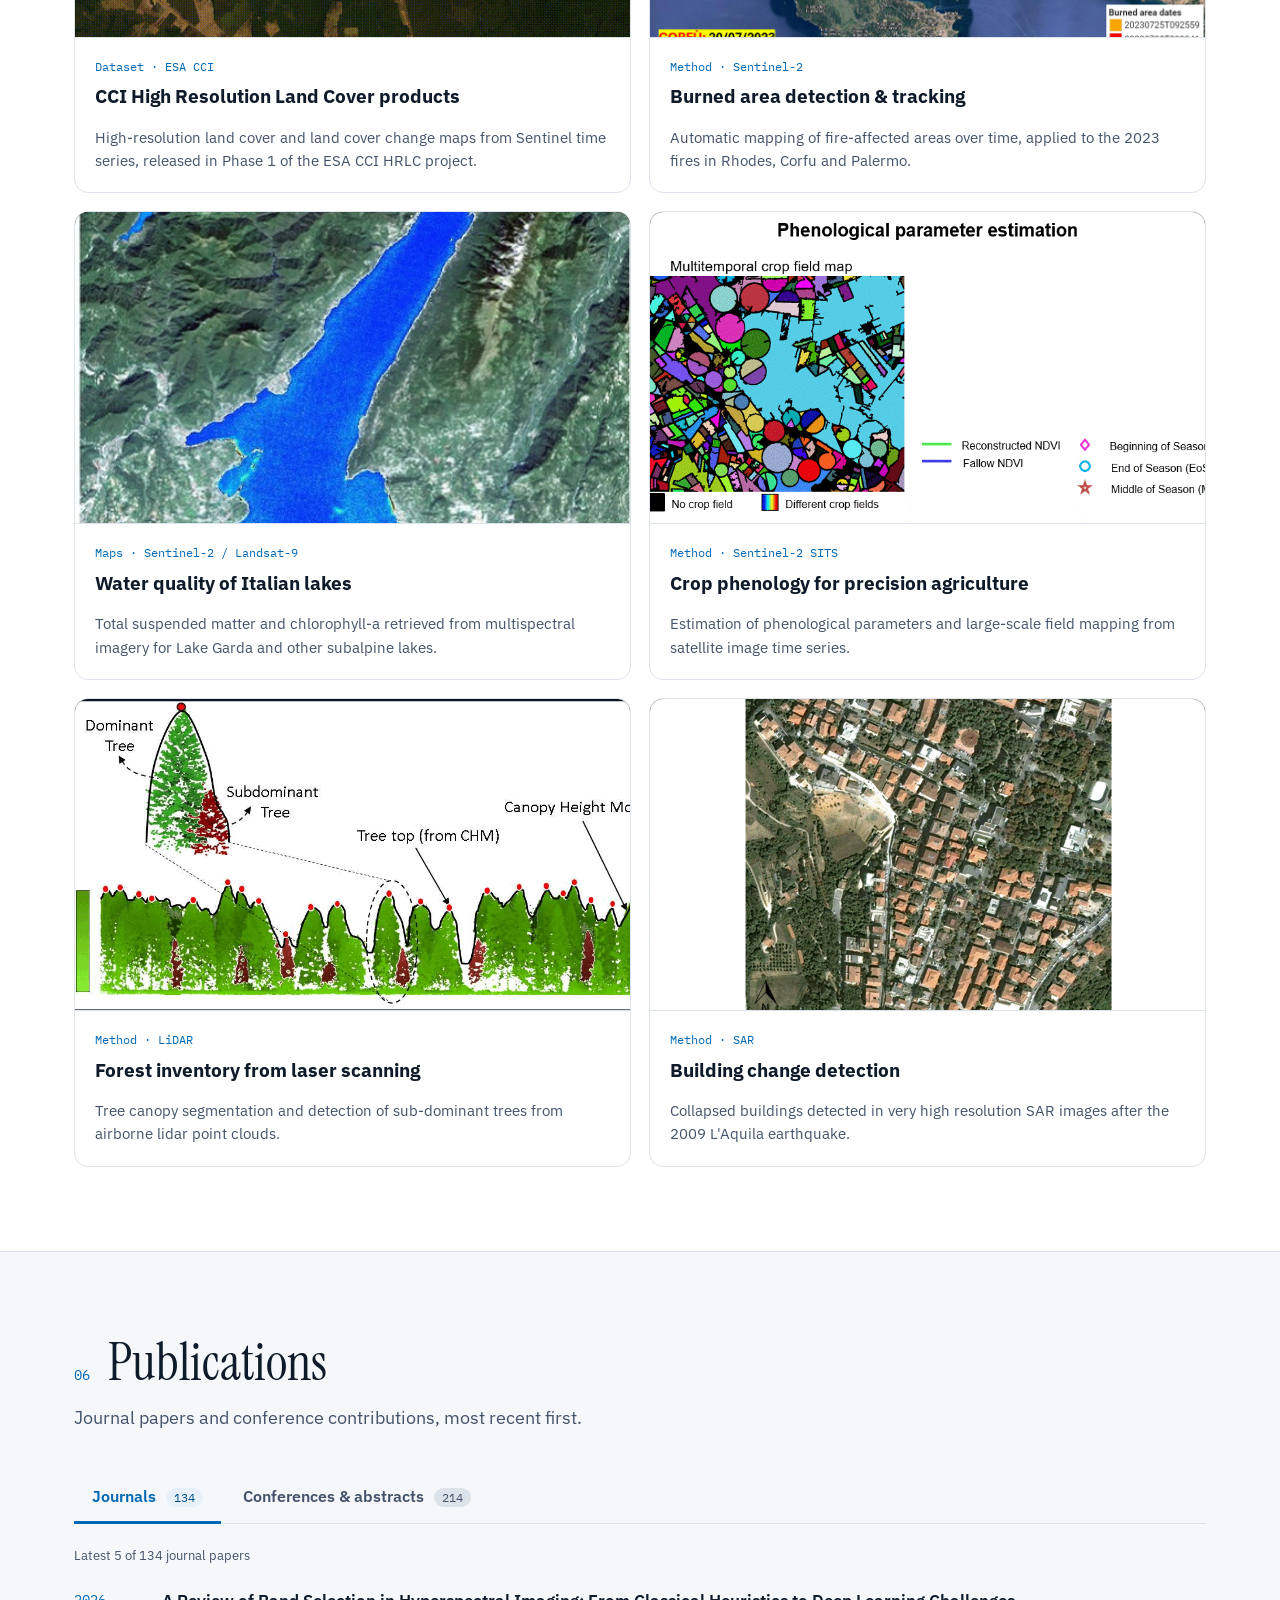
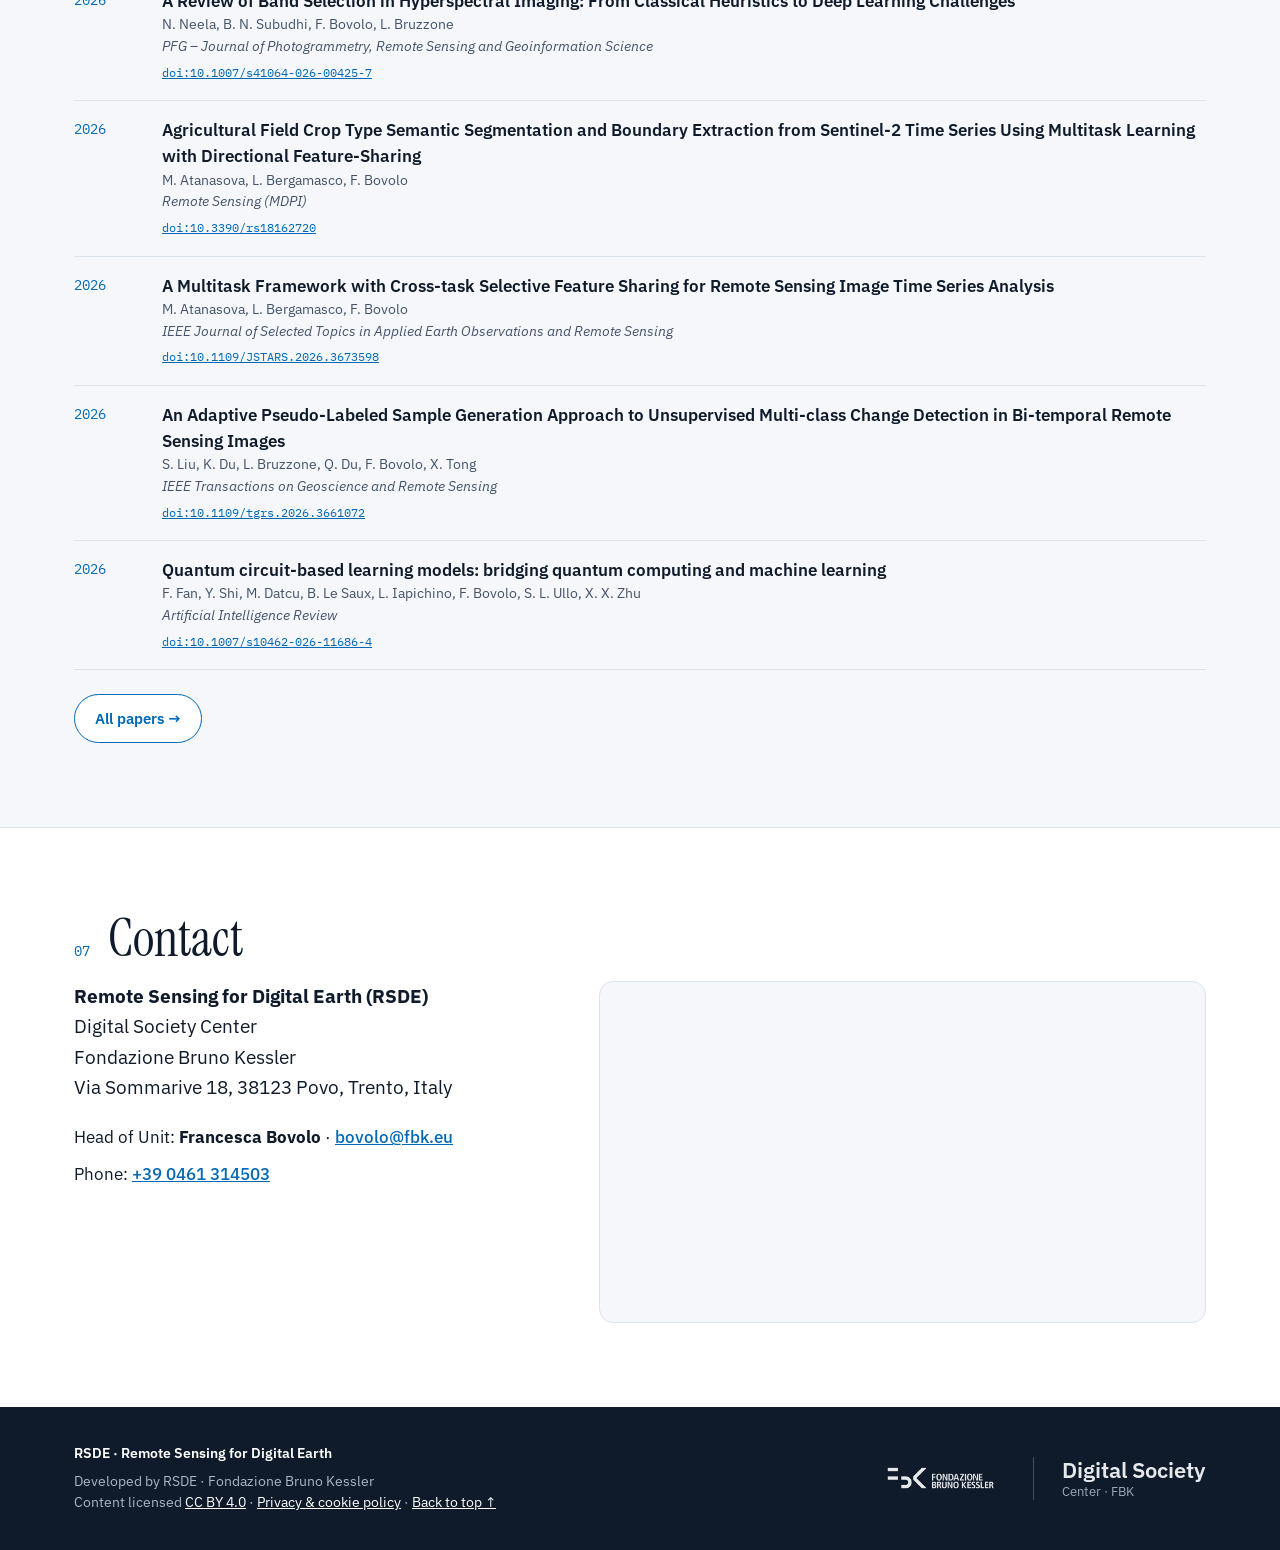
==== commit dd7c1c7d: "update" ====
--- a/index.html
+++ b/index.html
@@ -53,10 +53,6 @@
 <!-- HERO -->
 <div class="hero">
   <div class="wrap">
-    <div class="hero-id">
-      <img src="img/cropped-RSDE_Planet_colour_transparent-270x270.png" data-fallback="https://rsde.fbk.eu/wp-content/uploads/2024/01/cropped-RSDE_Planet_colour_transparent-270x270.png" alt="RSDE logo">
-      <div class="nm"><b>Remote Sensing for Digital Earth</b>RSDE · Digital Society Center · FBK</div>
-    </div>
     <h1>Reading the Earth, and other worlds, from <em>above</em>.</h1>
     <p class="lead">We develop machine learning and signal processing methods that turn satellite, airborne and planetary radar data into knowledge about climate, land, water and the subsurface of other worlds.</p>
     <div class="btns">
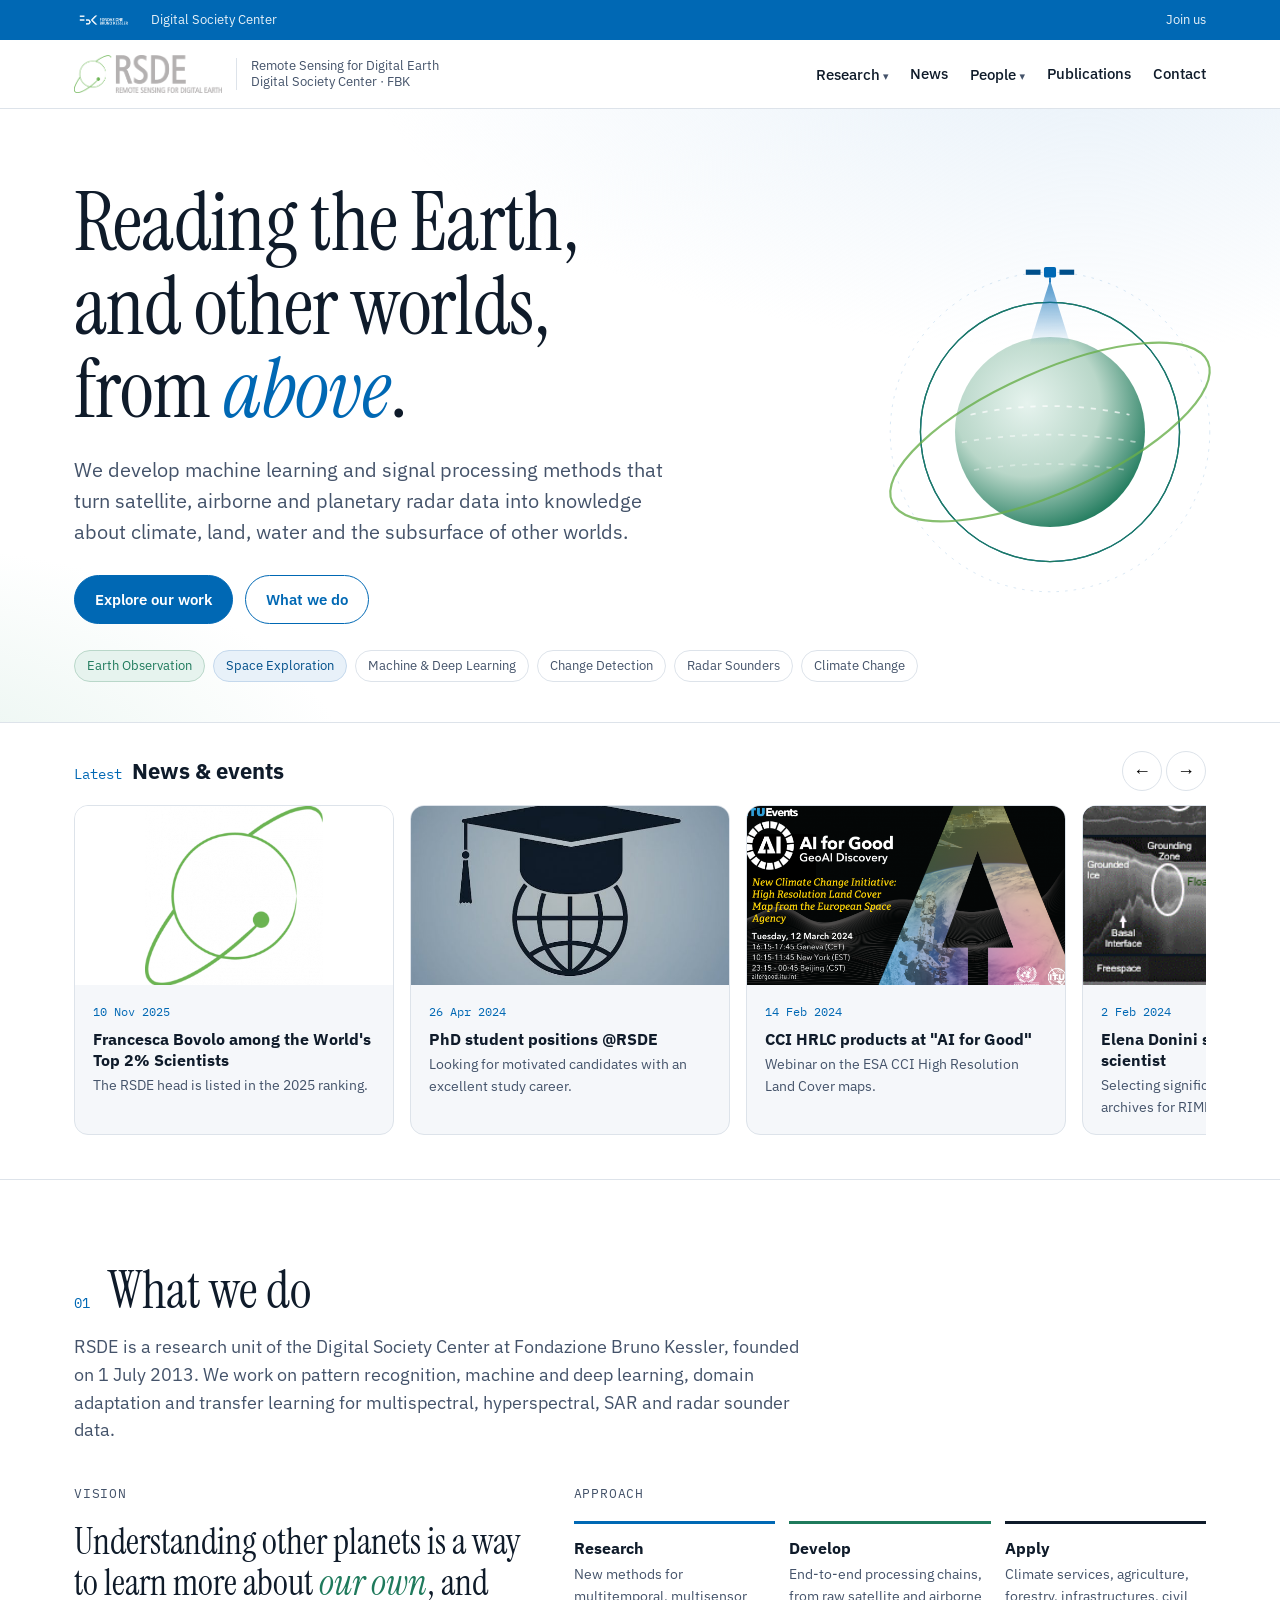
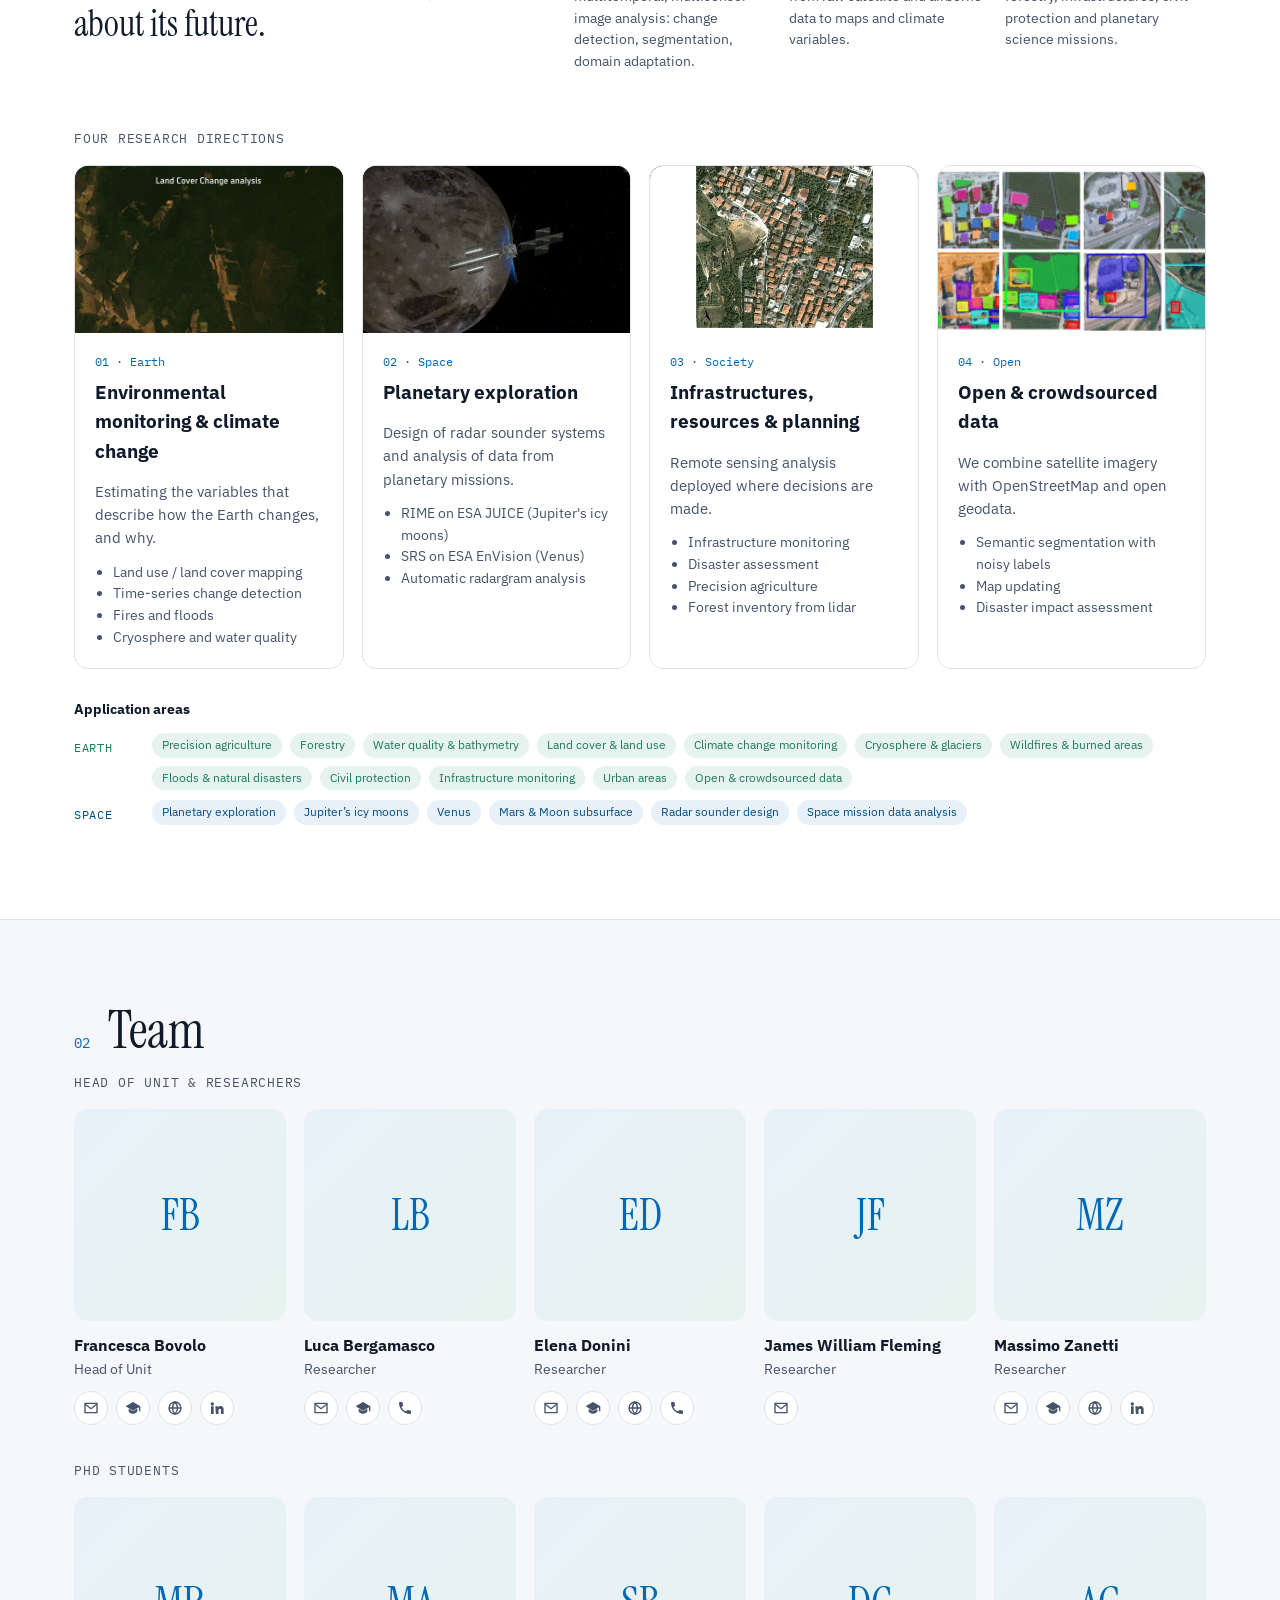
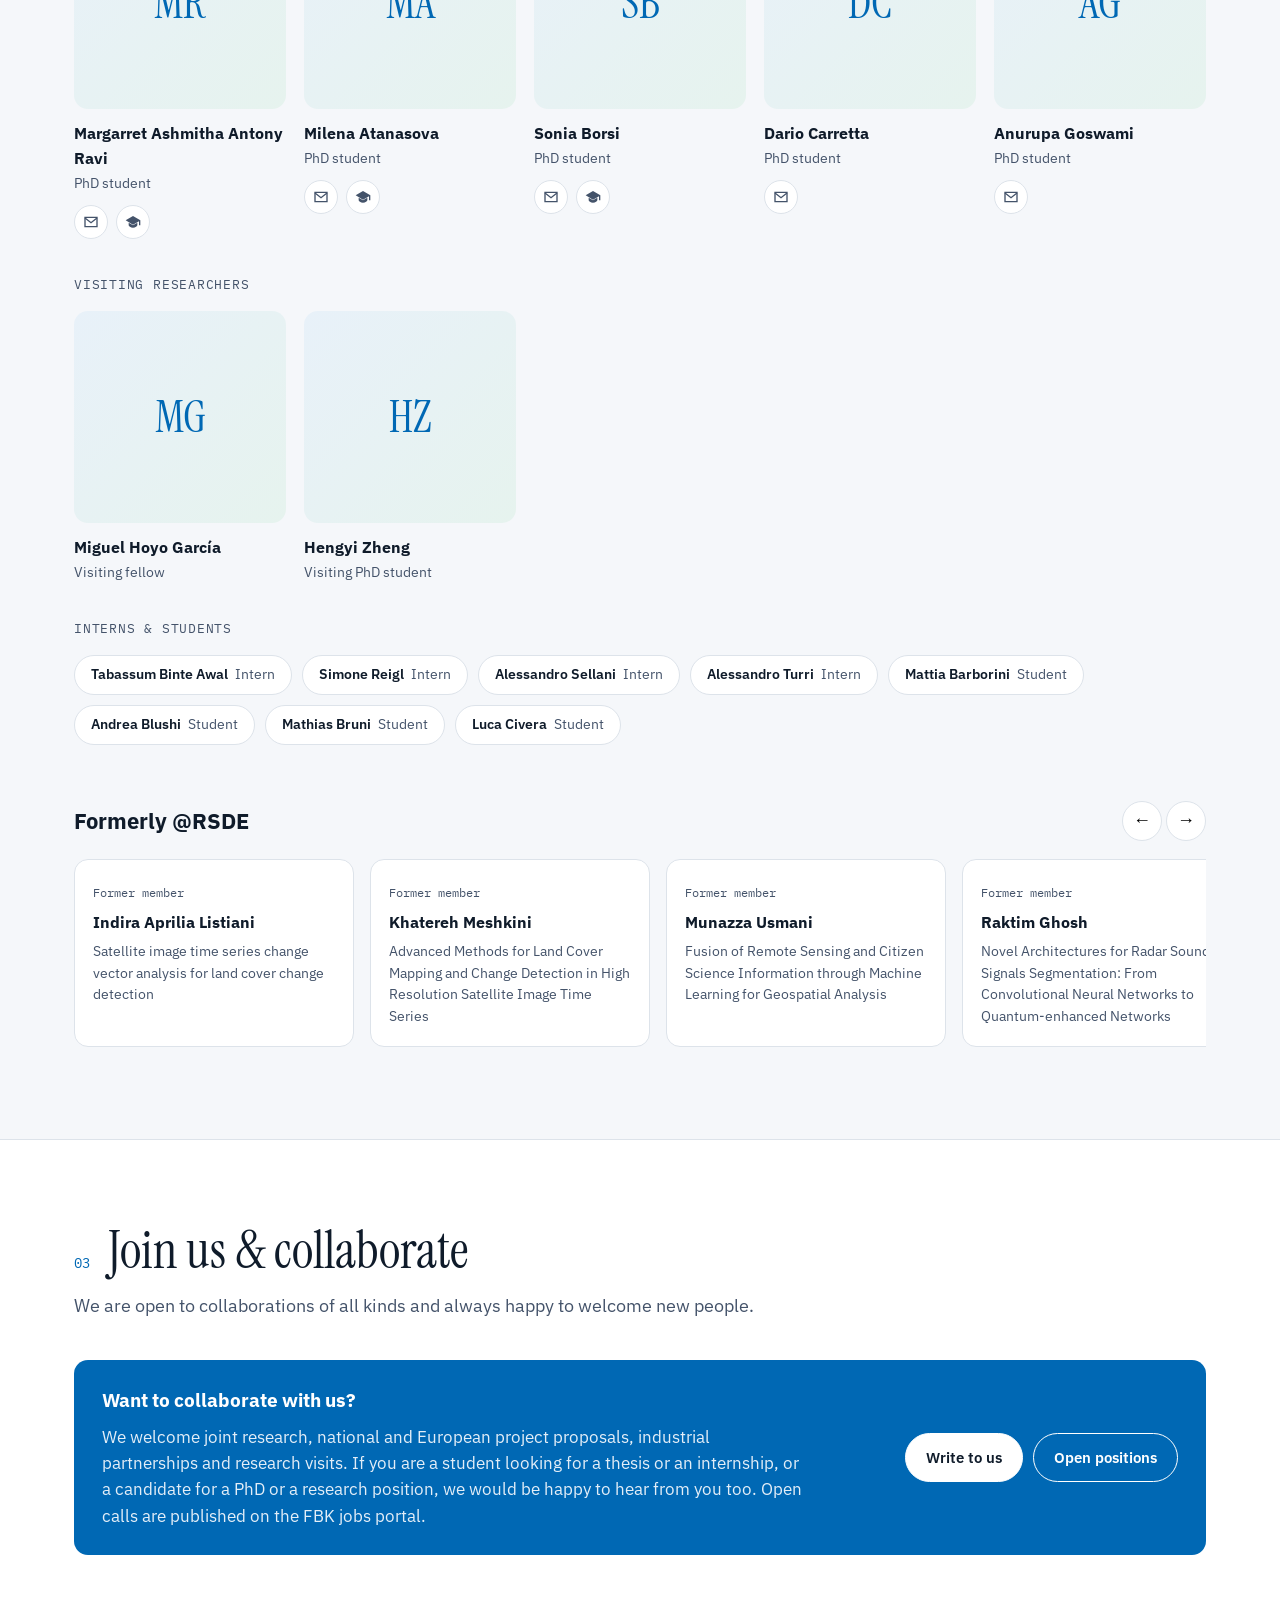
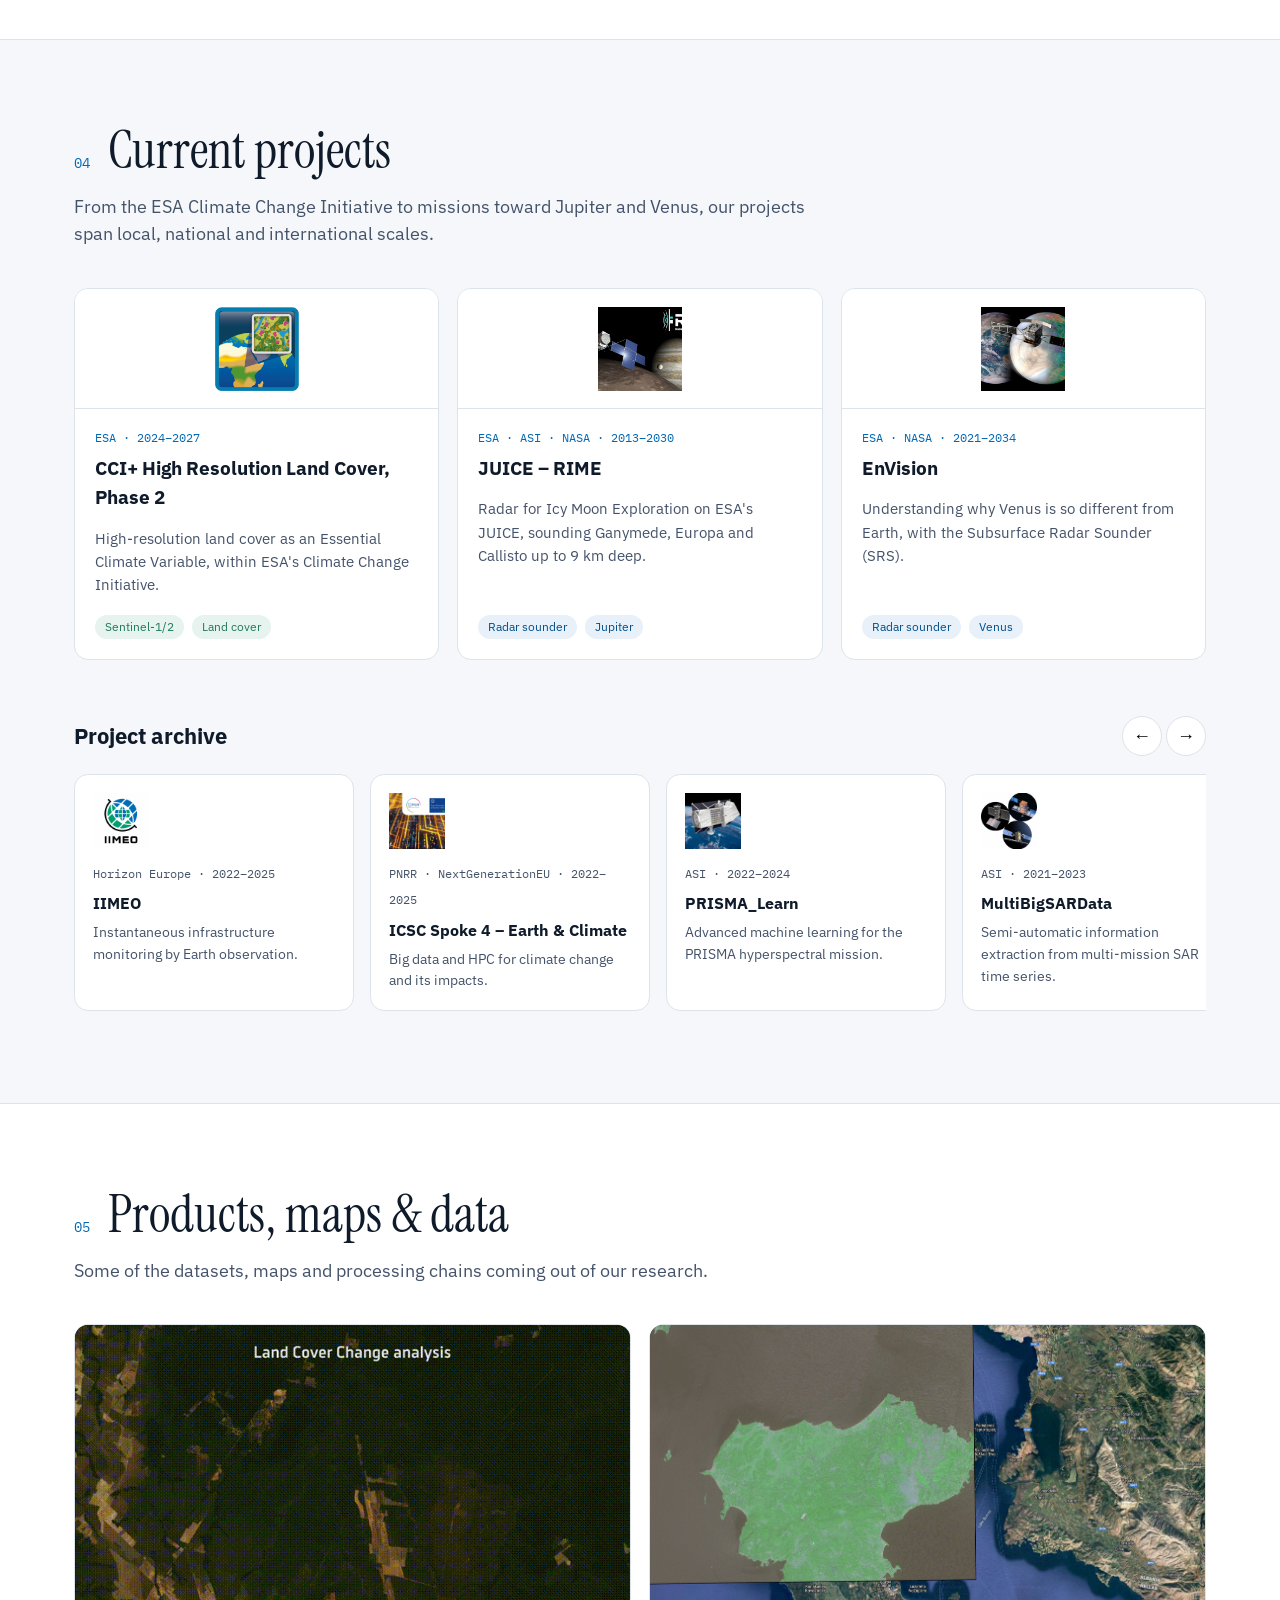
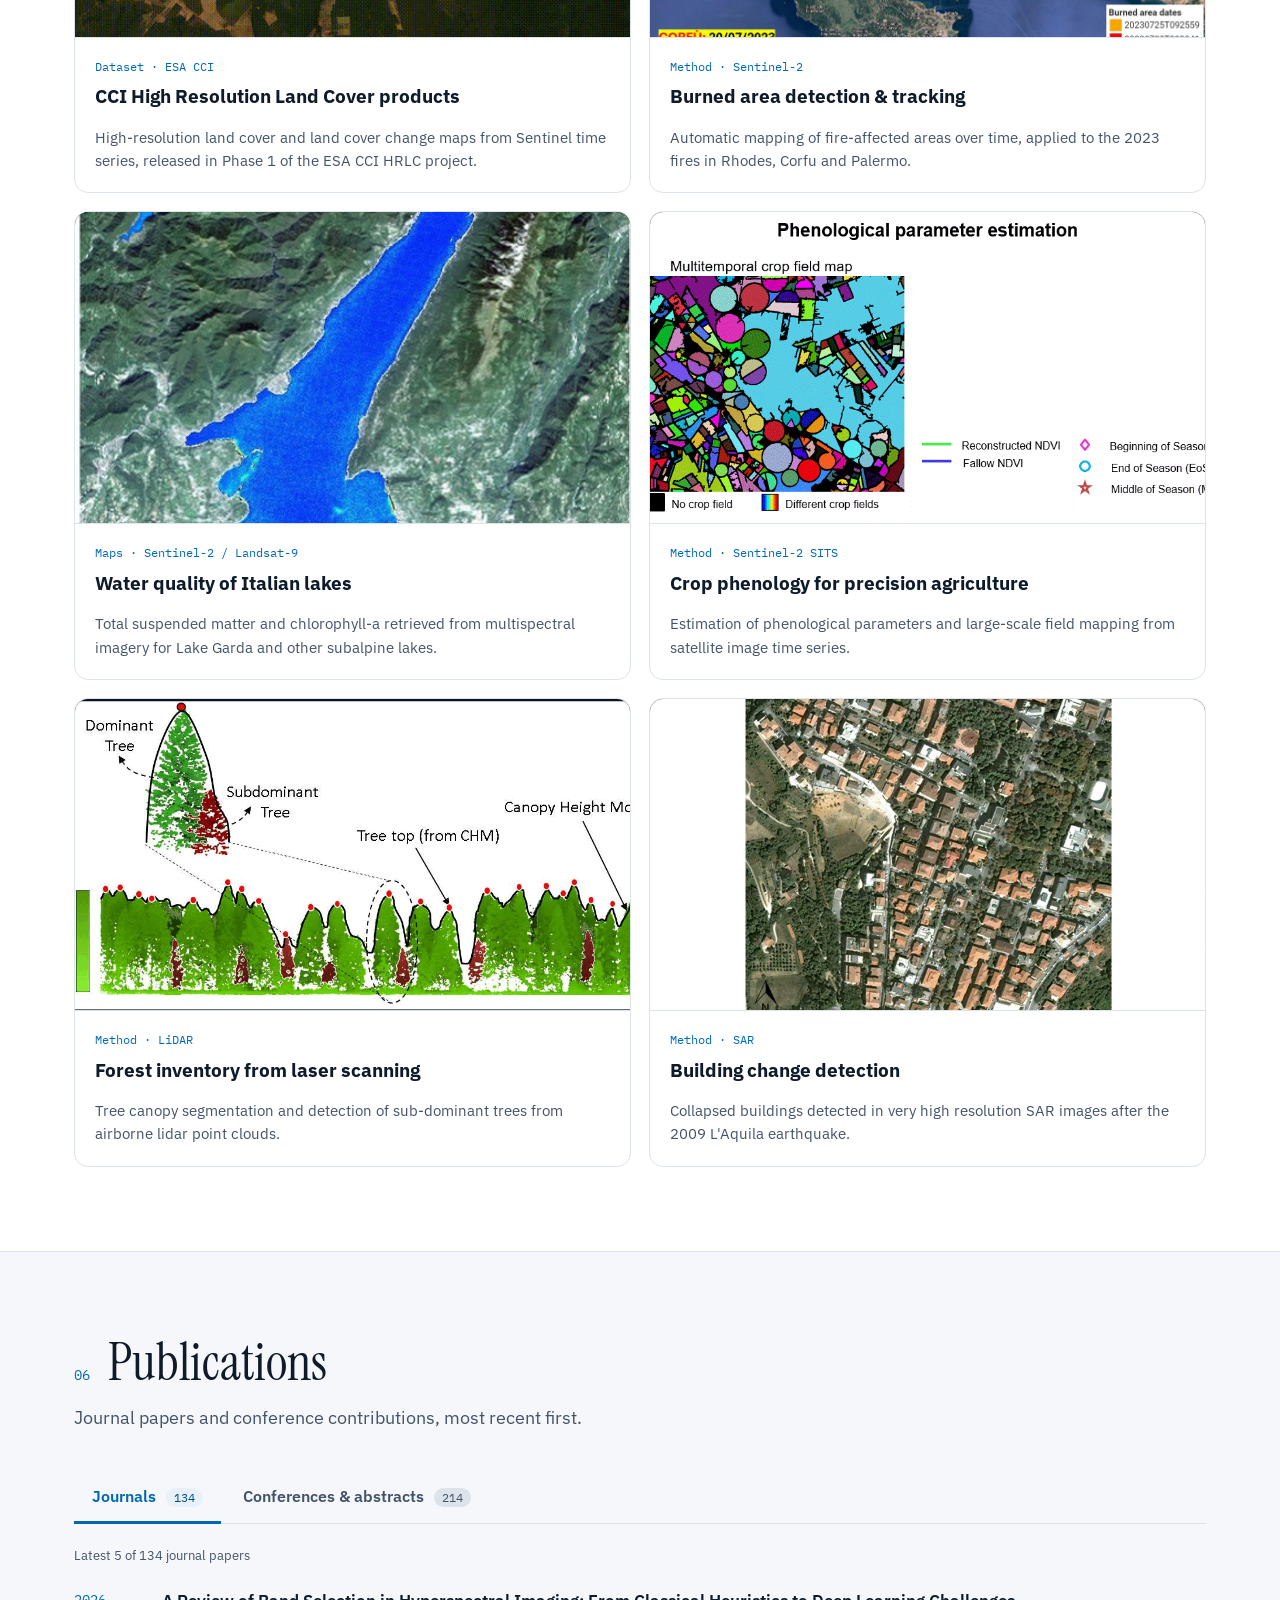
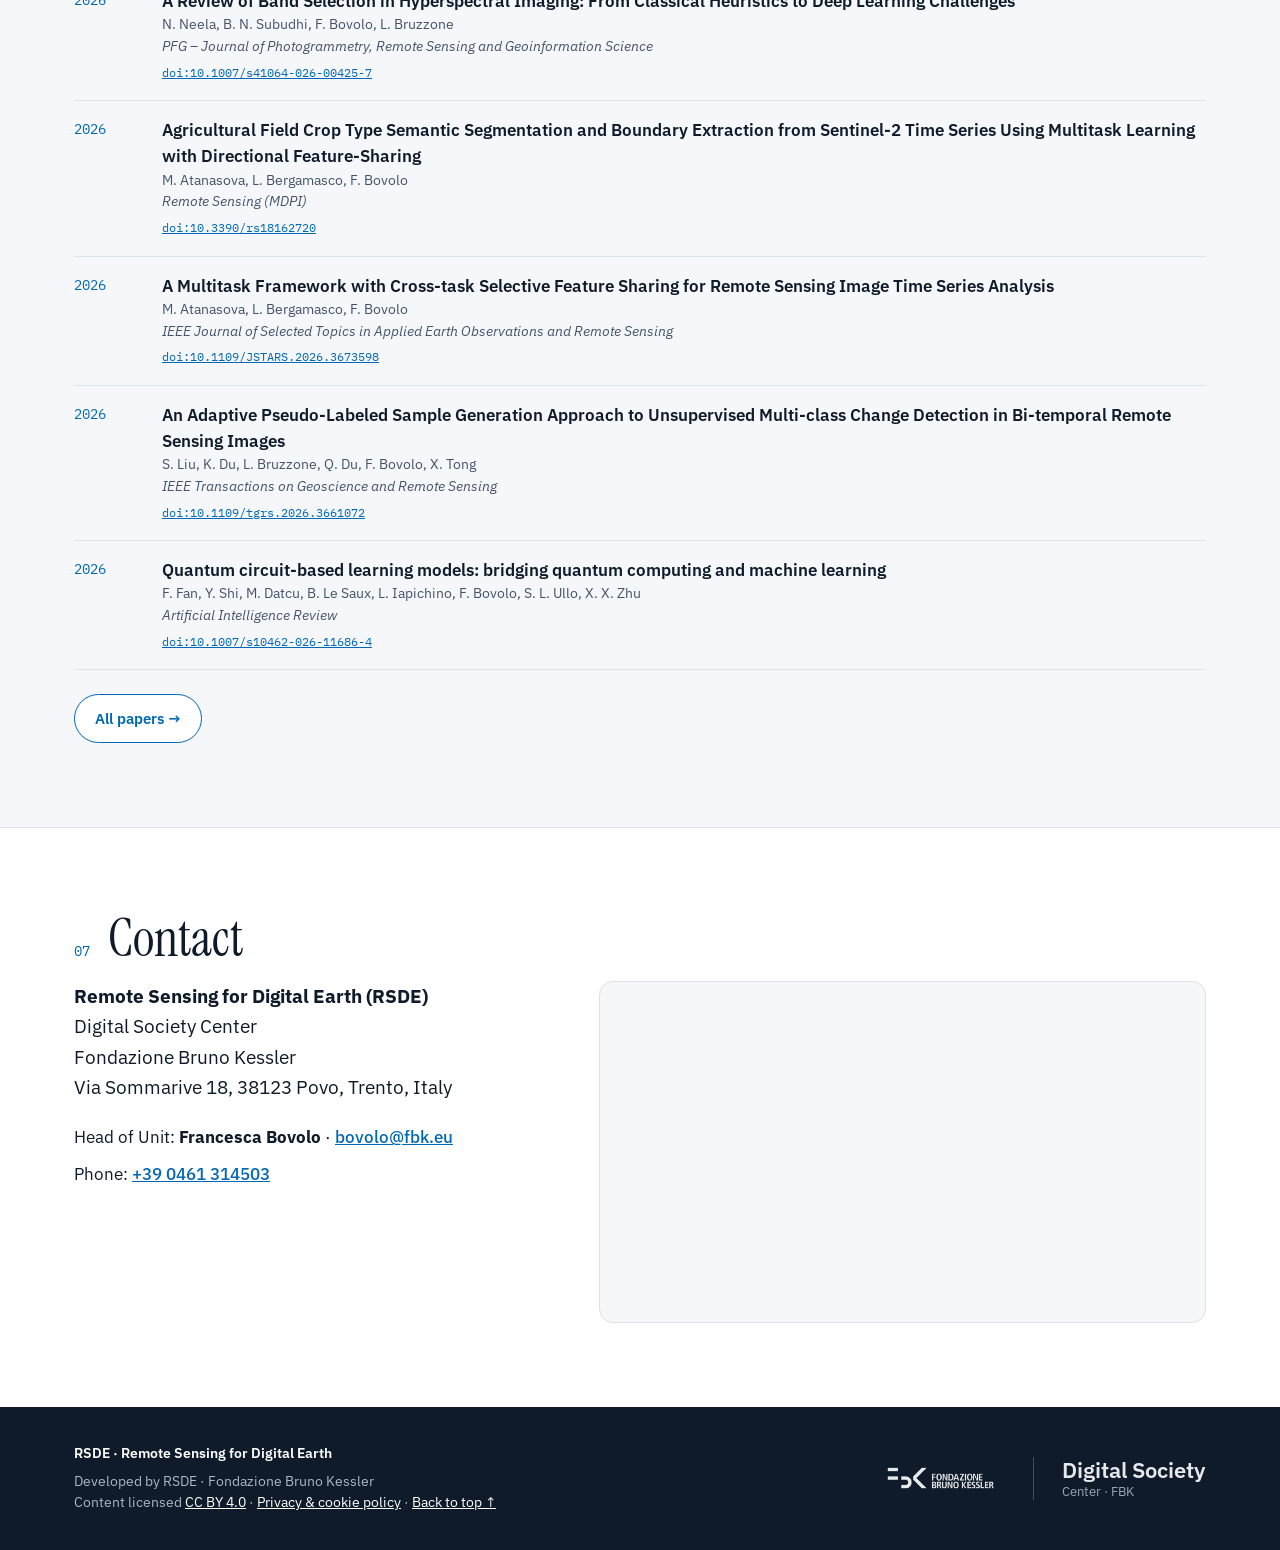
==== commit 4e258f9e: "agg" ====
--- a/index.html
+++ b/index.html
@@ -16,6 +16,7 @@
   if(t&&t.tagName==='IMG'&&t.dataset.fallback&&!t.dataset.tried){t.dataset.tried='1';t.src=t.dataset.fallback;}},true);
 </script>
 <link rel="stylesheet" href="style.css">
+<link rel="stylesheet" href="animations.css">
 </head>
 <body id="top">
 
@@ -580,7 +581,7 @@
 document.getElementById('people').innerHTML = GROUPS.map(([g,label]) => {
   const ps = PEOPLE.filter(p => p.g === g); if (!ps.length) return '';
   if (g === 'interns') return `<p class="subhead">${label}</p>
-    <div class="chips-people">${ps.map(p => `<a class="pc" href="#person-${slug(p.n)}"><b>${esc(p.n)}</b> ${esc(p.r)}</a>`).join('')}</div>`;
+    <div class="chips-people">${ps.map(p => `<span class="pc"><b>${esc(p.n)}</b> ${esc(p.r)}</span>`).join('')}</div>`;
   return `<p class="subhead">${label}</p>
     <div class="team">${ps.map(p => `
       <div class="person"><a class="pl" href="#person-${slug(p.n)}"><div class="ph">${photo(p)}</div><h4>${esc(p.n)}</h4><p>${esc(p.r)}</p></a>${iconRow(p)}</div>`).join('')}</div>`;
@@ -591,7 +592,7 @@
 const dlg = document.getElementById('profile');
 function openPerson(){
   const m = location.hash.match(/^#person-(.+)$/);
-  const p = m && PEOPLE.find(x => slug(x.n) === m[1]);
+  const p = m && PEOPLE.find(x => slug(x.n) === m[1] && x.g !== 'interns');
   if (!p) { if (dlg.open) dlg.close(); return; }
   const l = p.links || {};
   const links = LINKS.filter(([k]) => l[k]).map(([k,label,href,text]) =>
@@ -641,5 +642,6 @@
   r.scrollBy({left: b.dataset.dir * 300, behavior:'smooth'});
 }));
 </script>
+<script src="animations.js"></script>
 </body>
 </html>
--- a/animations.css
+++ b/animations.css
@@ -0,0 +1,47 @@
+/* ===== RSDE – animations (trial). To remove: delete the two lines that load
+   animations.css and animations.js in index.html ===== */
+
+/* Hero: elements appear one after the other */
+.anim .hero h1,.anim .hero .lead,.anim .hero .btns,.anim .hero .tags{opacity:0;transform:translateY(18px);animation:rise .9s cubic-bezier(.2,.7,.2,1) forwards}
+.anim .hero .lead{animation-delay:.15s}
+.anim .hero .btns{animation-delay:.3s}
+.anim .hero .tags{animation-delay:.45s}
+@keyframes rise{to{opacity:1;transform:none}}
+
+/* Hero illustration: planet, orbit and scanning satellite */
+.hero .wrap{position:relative}
+.orbitviz{position:absolute;right:0;top:50%;width:min(440px,38vw);aspect-ratio:1;transform:translateY(-50%);pointer-events:none;opacity:0;animation:fadein 1.4s .3s forwards}
+@media(max-width:900px){.orbitviz{display:none}}
+@keyframes fadein{to{opacity:1}}
+.orbitviz .ring{transform-origin:50% 50%;animation:spin 60s linear infinite}
+.orbitviz .sat{transform-origin:220px 220px;animation:spin 14s linear infinite}
+.orbitviz .beam{animation:beam 2.8s ease-in-out infinite}
+.orbitviz .pulse{transform-origin:220px 220px;animation:pulse 4s ease-out infinite}
+.orbitviz .pulse.p2{animation-delay:2s}
+.orbitviz .layer{stroke-dasharray:6 8;animation:dash 6s linear infinite}
+@keyframes spin{to{transform:rotate(360deg)}}
+@keyframes beam{0%,100%{opacity:.15}50%{opacity:.55}}
+@keyframes pulse{0%{transform:scale(.55);opacity:.5}100%{transform:scale(1.15);opacity:0}}
+@keyframes dash{to{stroke-dashoffset:-140}}
+
+/* Reveal on scroll */
+.anim .reveal{opacity:0;transform:translateY(26px);transition:opacity .8s cubic-bezier(.2,.7,.2,1),transform .8s cubic-bezier(.2,.7,.2,1)}
+.anim .reveal.in{opacity:1;transform:none}
+
+/* Hover lift on cards */
+.card,.mini,.news-item,.person a.pl .ph{transition:transform .25s ease,box-shadow .25s ease,border-color .25s ease}
+.card:hover,.mini:hover,.news-item:hover{transform:translateY(-4px);box-shadow:0 16px 34px rgba(15,27,42,.10)}
+.card .thumb img{transition:transform .6s ease}
+.card:hover .thumb img{transform:scale(1.04)}
+
+/* Accessibility: no motion if the user asked for it */
+@media (prefers-reduced-motion: reduce){
+  .anim *,.anim *::before,.anim *::after{animation:none!important;transition:none!important}
+  .anim .reveal,.anim .hero h1,.anim .hero .lead,.anim .hero .btns,.anim .hero .tags,.orbitviz{opacity:1!important;transform:none!important}
+  .orbitviz{transform:translateY(-50%)!important}
+}
+
+/* keep the illustration clear of the text */
+.orbitviz{width:min(380px,30vw);right:-10px}
+.hero p.lead{max-width:52ch}
+@media(max-width:1100px){.orbitviz{width:min(300px,26vw)}}
